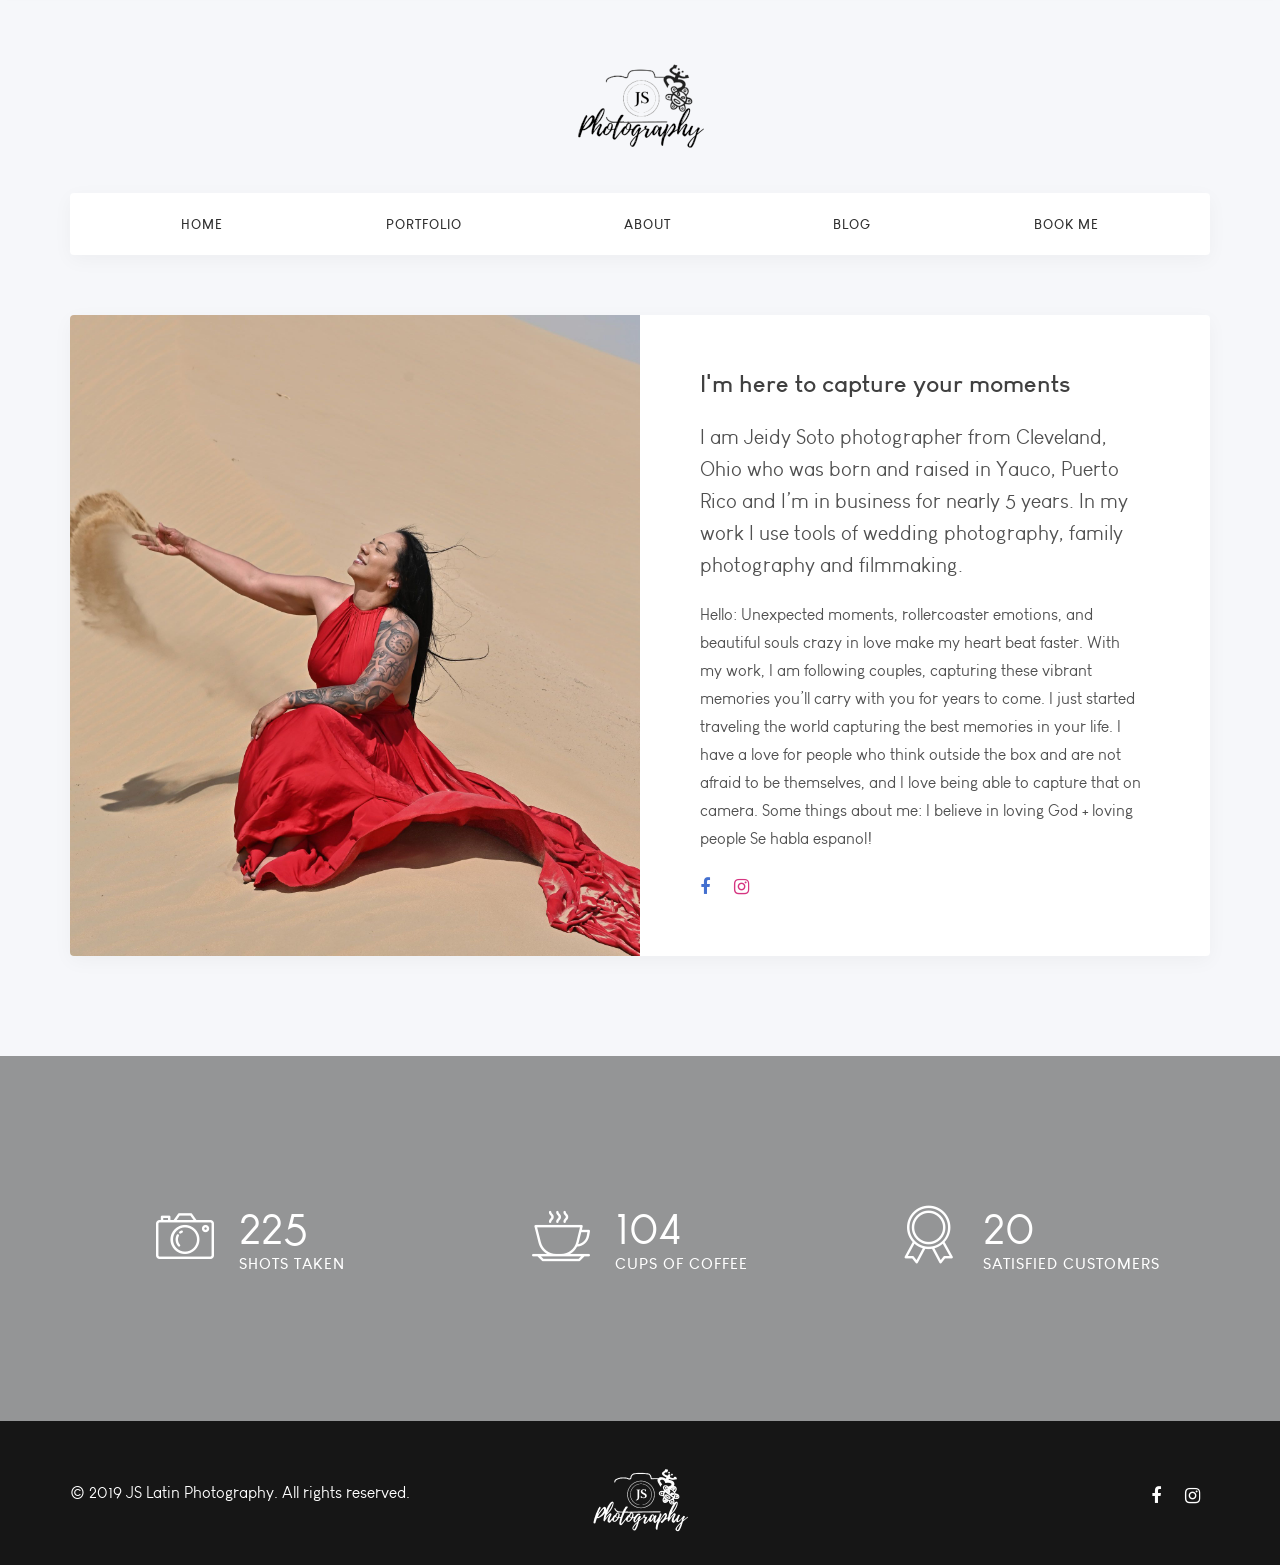
==== about.html @ 5b954646 "first commit" ====
<!DOCTYPE html>
<html lang="en">
<head>
  <meta charset="utf-8">
  <meta name="viewport" content="width=device-width, initial-scale=1.0">
  <link rel="shortcut icon" href="style/images/fai.png">
  <title>JS Latin Photography</title>
  <link rel="stylesheet" type="text/css" href="style/css/bootstrap.min.css">
  <link rel="stylesheet" type="text/css" href="style/css/plugins.css">
  <link rel="stylesheet" type="text/css" href="style/revolution/css/settings.css">
  <link rel="stylesheet" type="text/css" href="style/revolution/css/layers.css">
  <link rel="stylesheet" type="text/css" href="style/revolution/css/navigation.css">
  <link rel="stylesheet" type="text/css" href="style/type/icons.css">
  <link rel="stylesheet" type="text/css" href="style.css">
  <link rel="stylesheet" type="text/css" href="style/css/color/lavender.css">
</head>
<body>
  <div class="content-wrapper">
    <nav class="navbar center navbar-expand-lg">
      <div class="container flex-lg-column">
        <div class="navbar-header">
          <div class="navbar-brand"><a href="index.html"><img src="style/images/logob.png" srcset="style/images/logob.png 1x, style/images/logob@2x.png 2x" alt="" /></a></div>
          <div class="navbar-hamburger ml-auto d-lg-none d-xl-none"><button class="hamburger animate" data-toggle="collapse" data-target=".navbar-collapse"><span></span></button></div>
        </div>
        <!-- /.navbar-header -->
        <div class="navbar-collapse collapse w-100 bg-light">
          <ul class="navbar-nav nav-fill w-100">
            <li class="nav-item"><a class="nav-link" href="index.html">Home</a>
              <!-- <ul class="dropdown-menu mega-menu boxed list-view text-left">
                <li class="mega-menu-content">
                  <div class="image-block-wrapper">
                    <div class="image-block col-lg-4 col-xl-5">
                      <div class="image-block-bg bg-image" data-image-src="style/images/art/me2.jpg"></div>
                    </div> -->
                    <!--/.image-block -->
                    <!-- <div class="container-fluid">
                      <div class="row">
                        <div class="col-lg-8 offset-lg-4 col-xl-7 offset-xl-5">
                          <div class="box">
                            <div class="row">
                              <div class="col-lg-4">
                                <ul class="list-unstyled">
                                  <li><a href="index.html">Home Demo 1</a></li>
                                  <li><a href="index2.html">Home Demo 2</a></li>
                                  <li><a href="index3.html">Home Demo 3</a></li>
                                  <li><a href="index4.html">Home Demo 4</a></li>
                                  <li><a href="index5.html">Home Demo 5</a></li>
                                  <li><a href="index6.html">Home Demo 6</a></li>
                                  <li><a href="index7.html">Home Demo 7</a></li>
                                  <li><a href="index8.html">Home Demo 8</a></li>
                                  <li><a href="index9.html">Home Demo 9</a></li>
                                  <li><a href="index10.html">Home Demo 10</a></li>
                                  <li><a href="index11.html">Home Demo 11</a></li>
                                  <li><a href="index12.html">Home Demo 12</a></li>
                                  <li><a href="index13.html">Home Demo 13</a></li>
                                  <li><a href="index14.html">Home Demo 14</a></li>
                                  <li><a href="index15.html">Home Demo 15</a></li>
                                  <li><a href="index16.html">Home Demo 16</a></li>
                                </ul>
                              </div> -->
                              <!--/column -->
                              <!-- <div class="col-lg-4">
                                <ul class="list-unstyled">
                                  <li><a href="index17.html">Home Demo 17</a></li>
                                  <li><a href="index18.html">Home Demo 18</a></li>
                                  <li><a href="index19.html">Home Demo 19</a></li>
                                  <li><a href="index20.html">Home Demo 20</a></li>
                                  <li><a href="index21.html">Home Demo 21</a></li>
                                  <li><a href="index22.html">Home Demo 22</a></li>
                                  <li><a href="index23.html">Home Demo 23</a></li>
                                  <li><a href="index24.html">Home Demo 24</a></li>
                                  <li><a href="index25.html">Home Demo 25</a></li>
                                  <li><a href="index26.html">Home Demo 26</a></li>
                                  <li><a href="index27.html">Home Demo 27</a></li>
                                  <li><a href="index28.html">Home Demo 28</a></li>
                                  <li><a href="index29.html">Home Demo 29</a></li>
                                  <li><a href="index30.html">Home Demo 30</a></li>
                                  <li><a href="index31.html">Home Demo 31</a></li>
                                  <li><a href="index32.html">Home Demo 32</a></li>
                                </ul>
                              </div> -->
                              <!--/column -->
                              <!-- <div class="col-lg-4">
                                <ul class="list-unstyled">
                                  <li><a href="index33.html">Home Demo 33</a></li>
                                  <li><a href="index34.html">Home Demo 34</a></li>
                                  <li><a href="index35.html">Home Demo 35</a></li>
                                  <li><a href="index36.html">Home Demo 36</a></li>
                                  <li><a href="index37.html">Home Demo 37</a></li>
                                  <li><a href="index38.html">Home Demo 38</a></li>
                                  <li><a href="index39.html">Home Demo 39</a></li>
                                  <li><a href="index40.html">Home Demo 40</a></li>
                                  <li><a href="index41.html">Home Demo 41</a></li>
                                  <li><a href="index42.html">Home Demo 42</a></li>
                                  <li><a href="index43.html">Home Demo 43</a></li>
                                  <li><a href="index44.html">Home Demo 44</a></li>
                                  <li><a href="index45.html">Home Demo 45</a></li>
                                  <li><a href="index46.html">Home Demo 46</a></li>
                                  <li><a href="index47.html">Home Demo 47</a></li>
                                  <li><a href="index48.html">Home Demo 48</a></li>
                                </ul>
                              </div> -->
                              <!--/column -->
                            <!-- </div> -->
                            <!--/.row -->
                          <!-- </div> -->
                          <!-- /.box -->
                        <!-- </div> -->
                        <!--/column -->
                      <!-- </div> -->
                      <!--/.row -->
                    <!-- </div> -->
                    <!--/.container-fluid -->
                  <!-- </div> -->
                  <!--/.image-block-wrapper -->
                <!-- </li> -->
                <!--/.mega-menu-content-->
              <!-- </ul> -->
              <!--/.dropdown-menu -->
            </li>
            <li class="nav-item dropdown"><a class="nav-link dropdown-toggle" href="portfolio.html">Portfolio</a>
              <!-- <ul class="dropdown-menu">
                <li class="nav-item"><a class="dropdown-item" href="portfolio.html">Text Style I</a></li>
                <li class="nav-item"><a class="dropdown-item" href="portfolio2.html">Text Style II</a></li>
                <li class="nav-item"><a class="dropdown-item" href="portfolio3.html">List Type</a></li>
                <li class="nav-item"><a class="dropdown-item" href="portfolio4.html">One Column</a></li>
                <li class="nav-item"><a class="dropdown-item" href="portfolio5.html">Two Columns</a></li>
                <li class="nav-item"><a class="dropdown-item" href="portfolio6.html">Three Columns</a></li>
                <li class="nav-item"><a class="dropdown-item" href="portfolio7.html">Video Album</a></li>
                <li class="nav-item"><a class="dropdown-item" href="portfolio8.html">Photo Album</a></li>
              </ul>
            </li> -->
            <!-- <li class="nav-item dropdown"><a class="nav-link dropdown-toggle" href="#">Gallery</a>
              <ul class="dropdown-menu">
                <li class="nav-item"><a class="dropdown-item" href="gallery.html">Polaroid Style</a></li>
                <li class="nav-item"><a class="dropdown-item" href="gallery2.html">List Type</a></li>
                <li class="nav-item"><a class="dropdown-item" href="gallery3.html">Three Columns</a></li>
                <li class="nav-item"><a class="dropdown-item" href="gallery4.html">Titled Gallery</a></li>
                <li class="nav-item"><a class="dropdown-item" href="gallery5.html">Lightbox - Three Column Grid</a></li>
                <li class="nav-item"><a class="dropdown-item" href="gallery6.html">Lightbox - Two Column Grid</a></li>
                <li class="nav-item"><a class="dropdown-item" href="gallery7.html">Lightbox - Fullscreen Grid</a></li>
                <li class="nav-item dropdown"><a class="dropdown-item dropdown-toggle" href="#">Gallery Posts</a>
                  <ul class="dropdown-menu">
                    <li class="nav-item"><a class="dropdown-item" href="gallery-post.html">Post with Carousel</a></li>
                    <li class="nav-item"><a class="dropdown-item" href="gallery-post2.html">Post with Images</a></li>
                    <li class="nav-item"><a class="dropdown-item" href="gallery-post3.html">Post with Lightbox</a></li>
                    <li class="nav-item"><a class="dropdown-item" href="gallery-post4.html">Post with Thumbnail Slider</a></li>
                  </ul>
                </li>
              </ul>
            </li> -->
            <li class="nav-item dropdown"><a class="nav-link dropdown-toggle" href="#">About</a>
              <!-- <ul class="dropdown-menu">
                <li class="nav-item"><a class="dropdown-item" href="about.html">About I</a></li>
                <li class="nav-item"><a class="dropdown-item" href="about2.html">About II</a></li>
                <li class="nav-item"><a class="dropdown-item" href="services.html">Services</a></li>
                <li class="nav-item"><a class="dropdown-item" href="page-loading.html">Page Loading</a></li>
              </ul> -->
            </li>
            <li class="nav-item dropdown"><a class="nav-link dropdown-toggle" href="blog.html">Blog</a>
              <!-- <ul class="dropdown-menu">
                <li class="nav-item"><a class="dropdown-item" href="blog.html">Classic View No Sidebar</a></li>
                <li class="nav-item"><a class="dropdown-item" href="blog2.html">Classic View with Sidebar</a></li>
                <li class="nav-item"><a class="dropdown-item" href="blog3.html">Grid View I</a></li>
                <li class="nav-item"><a class="dropdown-item" href="blog4.html">Grid View II</a></li>
                <!-- <li class="nav-item"><a class="dropdown-item" href="blog5.html">Box Style with Sidebar</a> </li>  
                <li class="nav-item dropdown"><a class="dropdown-item dropdown-toggle" href="#">Blog Posts</a>
                  <ul class="dropdown-menu">
                    <li class="nav-item"><a class="dropdown-item" href="blog-post.html">Post No Sidebar</a></li>
                    <li class="nav-item"><a class="dropdown-item" href="blog-post2.html">Post with Sidebar</a></li>
                    <li class="nav-item"><a class="dropdown-item" href="blog-post3.html">Post with Box Style</a></li>
                  </ul>
                </li>
              </ul> -->
            </li>
             <li class="nav-item dropdown"><a class="nav-link dropdown-toggle" href="contact.html">Book Me</a>
              <!--
              <ul class="dropdown-menu">
                <li class="nav-item dropdown"><a class="dropdown-item dropdown-toggle" href="#">Header</a>
                  <ul class="dropdown-menu">
                    <li class="nav-item"><a class="dropdown-item" href="header.html">Simple Centered</a></li>
                    <li class="nav-item"><a class="dropdown-item" href="header2.html">Bordered Centered</a></li>
                    <li class="nav-item"><a class="dropdown-item" href="header3.html">Light Centered</a></li>
                    <li class="nav-item"><a class="dropdown-item" href="header4.html">Dark Centered</a></li>
                    <li class="nav-item"><a class="dropdown-item" href="header5.html">Light Extended</a></li>
                    <li class="nav-item"><a class="dropdown-item" href="header6.html">Dark Extended</a></li>
                    <li class="nav-item"><a class="dropdown-item" href="header7.html">Simple Wide</a></li>
                    <li class="nav-item"><a class="dropdown-item" href="header8.html">Light Wide</a></li>
                    <li class="nav-item"><a class="dropdown-item" href="header9.html">Dark Wide</a></li>
                  </ul>
                </li>
                <li class="nav-item dropdown"><a class="dropdown-item dropdown-toggle" href="#">Slider</a>
                  <ul class="dropdown-menu">
                    <li class="nav-item"><a class="dropdown-item" href="slider.html">Revolution Slider - Static Caption</a></li>
                    <li class="nav-item"><a class="dropdown-item" href="slider2.html">Revolution Slider - Single Slide</a></li>
                    <li class="nav-item"><a class="dropdown-item" href="slider3.html">Revolution Slider - Classic Fullscreen</a></li>
                    <li class="nav-item"><a class="dropdown-item" href="slider4.html">Revolution Slider - Classic Fullwidth</a></li>
                    <li class="nav-item"><a class="dropdown-item" href="slider5.html">Revolution Slider - Single Video</a></li>
                    <li class="nav-item"><a class="dropdown-item" href="slider6.html">Revolution Slider - Static Caption Auto</a></li>
                    <li class="nav-item"><a class="dropdown-item" href="slider7.html">Revolution Slider - Classic Caption Auto</a></li>
                    <li class="nav-item"><a class="dropdown-item" href="slider8.html">Revolution Slider - Scroll Slider</a></li>
                    <li class="nav-item"><a class="dropdown-item" href="slider9.html">Revolution Slider - Side Tab Slider</a></li>
                    <li class="nav-item"><a class="dropdown-item" href="slider10.html">Revolution Slider - Split Slider I</a></li>
                    <li class="nav-item"><a class="dropdown-item" href="slider11.html">Revolution Slider - Split Slider II</a></li>
                    <li class="nav-item"><a class="dropdown-item" href="slider12.html">Revolution Slider - Fullscreen YouTube Video</a></li>
                    <li class="nav-item"><a class="dropdown-item" href="slider13.html">Revolution Slider - Popup Video</a></li>
                    <li class="nav-item"><a class="dropdown-item" href="slider14.html">Flickity - Thumbnail Slider</a></li>
                    <li class="nav-item"><a class="dropdown-item" href="slider15.html">Flickity - Fullwidth Carousel</a></li>
                    <li class="nav-item"><a class="dropdown-item" href="slider16.html">Flickity - Fullscreen View</a></li>
                  </ul>
                </li>
                <li class="nav-item dropdown"><a class="dropdown-item dropdown-toggle" href="#">Footer</a>
                  <ul class="dropdown-menu">
                    <li class="nav-item"><a class="dropdown-item" href="footer.html">Footer I</a></li>
                    <li class="nav-item"><a class="dropdown-item" href="footer2.html">Footer II</a></li>
                    <li class="nav-item"><a class="dropdown-item" href="footer3.html">Footer III</a></li>
                    <li class="nav-item"><a class="dropdown-item" href="footer4.html">Footer IV</a></li>
                  </ul>
                </li>
                <li class="nav-item dropdown"><a class="dropdown-item dropdown-toggle" href="#">Fonts</a>
                  <ul class="dropdown-menu">
                    <li class="nav-item"><a class="dropdown-item" href="font1.html">Louis George Café</a></li>
                    <li class="nav-item"><a class="dropdown-item" href="font2.html">Poppins</a></li>
                    <li class="nav-item"><a class="dropdown-item" href="font3.html">IBM Plex Serif</a></li>
                    <li class="nav-item"><a class="dropdown-item" href="font4.html">Zilla Slab</a></li>
                    <li class="nav-item"><a class="dropdown-item" href="font5.html">Playfair Display</a></li>
                    <li class="nav-item"><a class="dropdown-item" href="font6.html">Abhaya Libre</a></li>
                    <li class="nav-item"><a class="dropdown-item" href="font7.html">Quattrocento & Unica One</a></li>
                  </ul>
                </li>
                <li class="nav-item dropdown"><a class="dropdown-item dropdown-toggle" href="#">Colors</a>
                  <ul class="dropdown-menu">
                    <li class="nav-item"><a class="dropdown-item" href="color1.html">Aqua</a></li>
                    <li class="nav-item"><a class="dropdown-item" href="color2.html">Blue</a></li>
                    <li class="nav-item"><a class="dropdown-item" href="color3.html">Brown</a></li>
                    <li class="nav-item"><a class="dropdown-item" href="color4.html">Green</a></li>
                    <li class="nav-item"><a class="dropdown-item" href="color5.html">Hibiscus</a></li>
                    <li class="nav-item"><a class="dropdown-item" href="color6.html">Lavender</a></li>
                    <li class="nav-item"><a class="dropdown-item" href="color7.html">Leaf</a></li>
                    <li class="nav-item"><a class="dropdown-item" href="color8.html">Meander</a></li>
                    <li class="nav-item"><a class="dropdown-item" href="color9.html">Orange</a></li>
                    <li class="nav-item"><a class="dropdown-item" href="color10.html">Pink</a></li>
                    <li class="nav-item"><a class="dropdown-item" href="color11.html">Purple</a></li>
                    <li class="nav-item"><a class="dropdown-item" href="color12.html">Red</a></li>
                    <li class="nav-item"><a class="dropdown-item" href="color13.html">Rose</a></li>
                    <li class="nav-item"><a class="dropdown-item" href="color14.html">Teal</a></li>
                    <li class="nav-item"><a class="dropdown-item" href="color15.html">Violet</a></li>
                    <li class="nav-item"><a class="dropdown-item" href="color16.html">Yellow</a></li>
                  </ul>
                </li>
                <li class="nav-item dropdown"><a class="dropdown-item dropdown-toggle" href="#">Onepage</a>
                  <ul class="dropdown-menu">
                    <li class="nav-item"><a class="dropdown-item" href="index15.html">Demo I</a></li>
                    <li class="nav-item"><a class="dropdown-item" href="index24.html">Demo II</a></li>
                  </ul>
                </li>
                <li class="nav-item"><a class="dropdown-item" href="box-layout.html">Box Layout</a></li>
              </ul>
            </li>
            <li class="nav-item"><a class="nav-link" href="#">Elements</a>
              <ul class="dropdown-menu mega-menu boxed list-view text-left">
                <li class="mega-menu-content">
                  <div class="image-block-wrapper">
                    <div class="image-block col-lg-4 col-xl-5">
                      <div class="image-block-bg bg-image" data-image-src="style/images/art/me1.jpg"></div>
                    </div> -->
                    <!--/.image-block -->
                    <!-- <div class="container-fluid">
                      <div class="row">
                        <div class="col-lg-8 offset-lg-4 col-xl-7 offset-xl-5">
                          <div class="box">
                            <div class="row">
                              <div class="col-lg-4">
                                <ul class="list-unstyled">
                                  <li><a href="accordion.html">Accordion</a></li>
                                  <li><a href="alerts.html">Alerts</a></li>
                                  <li><a href="blockquote.html">Blockquote</a></li>
                                  <li><a href="buttons-badges.html">Buttons & Badges</a></li>
                                  <li><a href="caption.html">Caption</a></li>
                                  <li><a href="color-box.html">Color Box</a></li>
                                  <li><a href="countdown.html">Countdown</a></li>
                                  <li><a href="counter.html">Counter</a></li>
                                  <li><a href="dividers.html">Dividers</a></li>
                                  <li><a href="dropcap.html">Dropcap</a></li>
                                  <li><a href="forms.html">Forms</a></li>
                                </ul>
                              </div> -->
                              <!--/column -->
                              <!-- <div class="col-lg-4">
                                <ul class="list-unstyled">
                                  <li><a href="icon-solid.html">Icons - Solid</a></li>
                                  <li><a href="icon-line.html">Icons - Line</a></li>
                                  <li><a href="hover.html">Hover</a></li>
                                  <li><a href="lightbox.html">Lightbox</a></li>
                                  <li><a href="lists.html">Lists</a></li>
                                  <li><a href="list-group.html">List Group</a></li>
                                  <li><a href="player.html">Media Player</a></li>
                                  <li><a href="pagination.html">Pagination</a></li>
                                  <li><a href="pricing.html">Pricing Tables</a></li>
                                  <li><a href="progressbar.html">Progress Bar</a></li>
                                  <li><a href="animations.html">Scroll Animations</a></li>
                                </ul>
                              </div> -->
                              <!--/column -->
                              <!-- <div class="col-lg-4">
                                <ul class="list-unstyled">
                                  <li><a href="services-icon.html">Services - Icon</a></li>
                                  <li><a href="services-image.html">Services - Image</a></li>
                                  <li><a href="social-icons.html">Social Icons</a></li>
                                  <li><a href="tables.html">Tables</a></li>
                                  <li><a href="tabs.html">Tabs</a></li>
                                  <li><a href="team.html">Team</a></li>
                                  <li><a href="testimonials.html">Testimonials</a></li>
                                  <li><a href="tooltip-popover.html">Tooltip & Popover</a></li>
                                  <li><a href="typography.html">Typography</a></li>
                                  <li><a href="wrappers.html">Wrappers</a></li>
                                </ul>
                              </div> -->
                              <!--/column -->
                            <!-- </div> -->
                            <!--/.row -->
                          <!-- </div> -->
                          <!-- /.box -->
                        <!-- </div> -->
                        <!--/column -->
                      <!-- </div> -->
                      <!--/.row -->
                    <!-- </div> -->
                    <!--/.container-fluid -->
                  <!-- </div> -->
                  <!--/.image-block-wrapper -->
                <!-- </li> -->
                <!--/.mega-menu-content-->
              <!-- </ul> -->
              <!--/.dropdown-menu -->
            <!-- </li> -->
            <!-- <li class="nav-item dropdown"><a class="nav-link dropdown-toggle" href="#">Contact</a>
              <ul class="dropdown-menu">
                <li class="nav-item"><a class="dropdown-item" href="contact.html">Contact I</a></li>
                <li class="nav-item"><a class="dropdown-item" href="contact2.html">Contact II</a></li>
                <li class="nav-item"><a class="dropdown-item" href="contact3.html">Contact III</a></li>
              </ul>
            </li>
          </ul>
        </div>-->
       </div>
    </nav>
    <div class="wrapper light-wrapper">
      <div class="container inner pt-60">
        <div class="boxed">
          <div class="bg-white shadow rounded">
            <div class="image-block-wrapper">
              <div class="image-block col-lg-6">
                <div class="image-block-bg bg-image" data-image-src="style/images/art/jeidy.jpg"></div>
              </div>
              <!--/.image-block -->
              <div class="container-fluid">
                <div class="row">
                  <div class="col-lg-6 offset-lg-6">
                    <div class="box d-flex">
                      <div class="align-self-center">
                        <h3 class="mb-20">I'm here to capture your moments</h3>
                        <p class="lead">I am Jeidy Soto photographer from Cleveland, Ohio who was born and raised in Yauco, Puerto Rico and I’m in business for nearly 5 years. In my work I use tools of wedding photography, family photography and filmmaking.</p>
                        <p>Hello: 
                           Unexpected moments, rollercoaster emotions, and beautiful souls crazy in love make my heart beat faster. With my work, I am following couples, capturing these vibrant memories you’ll carry with you for years to come. I just started traveling the world capturing the best memories in your life. I have a love for people who think outside the box and are not afraid to be themselves, and I love being able to capture that on camera. 
                       Some things about me:
                       I believe in loving God + loving people
                       Se habla espanol!</p>
                        <ul class="social social-color">
                          <!-- <li><a href="#"><i class="fa fa-twitter"></i></a></li> -->
                          <li><a href="#"><i class="fa fa-facebook"></i></a></li>
                          <!-- <li><a href="#"><i class="fa fa-flickr"></i></a></li> -->
                          <li><a href="#"><i class="fa fa-instagram"></i></a></li>
                          <!-- <li><a href="#"><i class="fa fa-pinterest-p"></i></a></li> -->
                        </ul>
                      </div>
                    </div>
                    <!-- /.box -->
                  </div>
                  <!--/column -->
                </div>
                <!--/.row -->
              </div>
              <!--/.container-fluid -->
            </div>
            <!--/.image-block-wrapper -->
          </div>
          <!-- /.bg -->
        </div>
        <!-- /.boxed -->
      </div>
      <!-- /.container -->
    </div>
    <!-- /.wrapper -->
    <div class="wrapper image-wrapper bg-image inverse-text" data-image-src="style/images/art/bg3.jpg">
      <div class="container inner pt-150 pb-150">
        <div class="row counter">
          <div class="col-md-4">
            <div class="d-flex flex-row justify-content-center">
              <div class="icon fs-58 icon-color color-dark mr-25"><i class="si-photo_camera"></i></div>
              <div>
                <h3 class="value">751</h3>
                <p>Shots Taken</p>
              </div>
            </div>
          </div>
          <!--/column -->
          <div class="col-md-4">
            <div class="d-flex flex-row justify-content-center">
              <div class="icon fs-58 icon-color color-dark mr-25"> <i class="si-cafe_hot-coffee"></i> </div>
              <div>
                <h3 class="value">347</h3>
                <p>Cups of Coffee</p>
              </div>
            </div>
          </div>
          <!--/column -->
          <div class="col-md-4">
            <div class="d-flex flex-row justify-content-center">
              <div class="icon fs-58 icon-color color-dark mr-25"> <i class="si-sports_medal-2"></i> </div>
              <div>
                <h3 class="value">67</h3>
                <p>Satisfied Customers</p>
              </div>
            </div>
          </div>
          <!--/column -->
        </div>
        <!--/.row -->
      </div>
      <!-- /.container -->
    </div>

    <footer class="dark-wrapper inverse-text">
      <div class="container inner">
        <div class="row d-md-flex align-items-md-center">
          <div class="col-md-4 text-center text-md-left">
            <p class="mb-0">© 2019 JS Latin Photography. All rights reserved.</p>
          </div>
          <!--/column -->
          <div class="col-md-4 text-center">
            <img src="style/images/logo-light.png" srcset="" alt="" />
          </div>
          <!--/column -->
          <div class="col-md-4 text-center text-md-right">
            <ul class="social social-mute social-s mt-10">
              <!-- <li><a href="#"><i class="fa fa-twitter"></i></a></li> -->
              <li><a href="#"><i class="fa fa-facebook-f"></i></a></li>
              <!-- <li><a href="#"><i class="fa fa-pinterest"></i></a></li>
              <li><a href="#"><i class="fa fa-vimeo"></i></a></li> -->
              <li><a href="#"><i class="fa fa-instagram"></i></a></li>
            </ul>
          </div>
          <!--/column -->
        </div>
        <!--/.row -->
      </div>
      <!-- /.container -->
    </footer>
  </div>
  <!-- /.content-wrapper -->
  <script src="style/js/jquery.min.js"></script>
  <script src="style/js/popper.min.js"></script>
  <script src="style/js/bootstrap.min.js"></script>
  <script src="style/revolution/js/jquery.themepunch.tools.min.js"></script>
  <script src="style/revolution/js/jquery.themepunch.revolution.min.js"></script>
  <script src="style/revolution/js/extensions/revolution.extension.actions.min.js"></script>
  <script src="style/revolution/js/extensions/revolution.extension.carousel.min.js"></script>
  <script src="style/revolution/js/extensions/revolution.extension.kenburn.min.js"></script>
  <script src="style/revolution/js/extensions/revolution.extension.layeranimation.min.js"></script>
  <script src="style/revolution/js/extensions/revolution.extension.migration.min.js"></script>
  <script src="style/revolution/js/extensions/revolution.extension.navigation.min.js"></script>
  <script src="style/revolution/js/extensions/revolution.extension.parallax.min.js"></script>
  <script src="style/revolution/js/extensions/revolution.extension.slideanims.min.js"></script>
  <script src="style/revolution/js/extensions/revolution.extension.video.min.js"></script>
  <script src="style/js/plugins.js"></script>
  <script src="style/js/scripts.js"></script>
</body>
</html>
---- style/revolution/css/settings.css ----
/*-----------------------------------------------------------------------------

-	Revolution Slider 5.0 Default Style Settings -

Screen Stylesheet

version:   	5.4.5
date:      	15/05/17
author:		themepunch
email:     	info@themepunch.com
website:   	http://www.themepunch.com
-----------------------------------------------------------------------------*/
#debungcontrolls,.debugtimeline{width:100%;box-sizing:border-box}.rev_column,.rev_column .tp-parallax-wrap,.tp-svg-layer svg{vertical-align:top}#debungcontrolls{z-index:100000;position:fixed;bottom:0;height:auto;background:rgba(0,0,0,.6);padding:10px}.debugtimeline{height:10px;position:relative;margin-bottom:3px;display:none;white-space:nowrap}.debugtimeline:hover{height:15px}.the_timeline_tester{background:#e74c3c;position:absolute;top:0;left:0;height:100%;width:0}.rs-go-fullscreen{position:fixed!important;width:100%!important;height:100%!important;top:0!important;left:0!important;z-index:9999999!important;background:#fff!important}.debugtimeline.tl_slide .the_timeline_tester{background:#f39c12}.debugtimeline.tl_frame .the_timeline_tester{background:#3498db}.debugtimline_txt{color:#fff;font-weight:400;font-size:7px;position:absolute;left:10px;top:0;white-space:nowrap;line-height:10px}.rtl{direction:rtl}@font-face{font-family:revicons;src:url(../fonts/revicons/revicons.eot?5510888);src:url(../fonts/revicons/revicons.eot?5510888#iefix) format('embedded-opentype'),url(../fonts/revicons/revicons.woff?5510888) format('woff'),url(../fonts/revicons/revicons.ttf?5510888) format('truetype'),url(../fonts/revicons/revicons.svg?5510888#revicons) format('svg');font-weight:400;font-style:normal}[class*=" revicon-"]:before,[class^=revicon-]:before{font-family:revicons;font-style:normal;font-weight:400;speak:none;display:inline-block;text-decoration:inherit;width:1em;margin-right:.2em;text-align:center;font-variant:normal;text-transform:none;line-height:1em;margin-left:.2em}.revicon-search-1:before{content:'\e802'}.revicon-pencil-1:before{content:'\e831'}.revicon-picture-1:before{content:'\e803'}.revicon-cancel:before{content:'\e80a'}.revicon-info-circled:before{content:'\e80f'}.revicon-trash:before{content:'\e801'}.revicon-left-dir:before{content:'\e817'}.revicon-right-dir:before{content:'\e818'}.revicon-down-open:before{content:'\e83b'}.revicon-left-open:before{content:'\e819'}.revicon-right-open:before{content:'\e81a'}.revicon-angle-left:before{content:'\e820'}.revicon-angle-right:before{content:'\e81d'}.revicon-left-big:before{content:'\e81f'}.revicon-right-big:before{content:'\e81e'}.revicon-magic:before{content:'\e807'}.revicon-picture:before{content:'\e800'}.revicon-export:before{content:'\e80b'}.revicon-cog:before{content:'\e832'}.revicon-login:before{content:'\e833'}.revicon-logout:before{content:'\e834'}.revicon-video:before{content:'\e805'}.revicon-arrow-combo:before{content:'\e827'}.revicon-left-open-1:before{content:'\e82a'}.revicon-right-open-1:before{content:'\e82b'}.revicon-left-open-mini:before{content:'\e822'}.revicon-right-open-mini:before{content:'\e823'}.revicon-left-open-big:before{content:'\e824'}.revicon-right-open-big:before{content:'\e825'}.revicon-left:before{content:'\e836'}.revicon-right:before{content:'\e826'}.revicon-ccw:before{content:'\e808'}.revicon-arrows-ccw:before{content:'\e806'}.revicon-palette:before{content:'\e829'}.revicon-list-add:before{content:'\e80c'}.revicon-doc:before{content:'\e809'}.revicon-left-open-outline:before{content:'\e82e'}.revicon-left-open-2:before{content:'\e82c'}.revicon-right-open-outline:before{content:'\e82f'}.revicon-right-open-2:before{content:'\e82d'}.revicon-equalizer:before{content:'\e83a'}.revicon-layers-alt:before{content:'\e804'}.revicon-popup:before{content:'\e828'}.rev_slider_wrapper{position:relative;z-index:0;width:100%}.rev_slider{position:relative;overflow:visible}.entry-content .rev_slider a,.rev_slider a{box-shadow:none}.tp-overflow-hidden{overflow:hidden!important}.group_ov_hidden{overflow:hidden}.rev_slider img,.tp-simpleresponsive img{max-width:none!important;transition:none;margin:0;padding:0;border:none}.rev_slider .no-slides-text{font-weight:700;text-align:center;padding-top:80px}.rev_slider>ul,.rev_slider>ul>li,.rev_slider>ul>li:before,.rev_slider_wrapper>ul,.tp-revslider-mainul>li,.tp-revslider-mainul>li:before,.tp-simpleresponsive>ul,.tp-simpleresponsive>ul>li,.tp-simpleresponsive>ul>li:before{list-style:none!important;position:absolute;margin:0!important;padding:0!important;overflow-x:visible;overflow-y:visible;background-image:none;background-position:0 0;text-indent:0;top:0;left:0}.rev_slider>ul>li,.rev_slider>ul>li:before,.tp-revslider-mainul>li,.tp-revslider-mainul>li:before,.tp-simpleresponsive>ul>li,.tp-simpleresponsive>ul>li:before{visibility:hidden}.tp-revslider-mainul,.tp-revslider-slidesli{padding:0!important;margin:0!important;list-style:none!important}.fullscreen-container,.fullwidthbanner-container{padding:0;position:relative}.rev_slider li.tp-revslider-slidesli{position:absolute!important}.tp-caption .rs-untoggled-content{display:block}.tp-caption .rs-toggled-content{display:none}.rs-toggle-content-active.tp-caption .rs-toggled-content{display:block}.rs-toggle-content-active.tp-caption .rs-untoggled-content{display:none}.rev_slider .caption,.rev_slider .tp-caption{position:relative;visibility:hidden;white-space:nowrap;display:block;-webkit-font-smoothing:antialiased!important;z-index:1}.rev_slider .caption,.rev_slider .tp-caption,.tp-simpleresponsive img{-moz-user-select:none;-khtml-user-select:none;-webkit-user-select:none;-o-user-select:none}.rev_slider .tp-mask-wrap .tp-caption,.rev_slider .tp-mask-wrap :last-child,.wpb_text_column .rev_slider .tp-mask-wrap .tp-caption,.wpb_text_column .rev_slider .tp-mask-wrap :last-child{margin-bottom:0}.tp-svg-layer svg{width:100%;height:100%;position:relative}.tp-carousel-wrapper{cursor:url(openhand.cur),move}.tp-carousel-wrapper.dragged{cursor:url(closedhand.cur),move}.tp_inner_padding{box-sizing:border-box;max-height:none!important}.tp-caption.tp-layer-selectable{-moz-user-select:all;-khtml-user-select:all;-webkit-user-select:all;-o-user-select:all}.tp-caption.tp-hidden-caption,.tp-forcenotvisible,.tp-hide-revslider,.tp-parallax-wrap.tp-hidden-caption{visibility:hidden!important;display:none!important}.rev_slider audio,.rev_slider embed,.rev_slider iframe,.rev_slider object,.rev_slider video{max-width:none!important}.tp-element-background{position:absolute;top:0;left:0;width:100%;height:100%;z-index:0}.tp-blockmask,.tp-blockmask_in,.tp-blockmask_out{position:absolute;top:0;left:0;width:100%;height:100%;background:#fff;z-index:1000;transform:scaleX(0) scaleY(0)}.tp-parallax-wrap{transform-style:preserve-3d}.rev_row_zone{position:absolute;width:100%;left:0;box-sizing:border-box;min-height:50px;font-size:0}.rev_column_inner,.rev_slider .tp-caption.rev_row{position:relative;width:100%!important;box-sizing:border-box}.rev_row_zone_top{top:0}.rev_row_zone_middle{top:50%;transform:translateY(-50%)}.rev_row_zone_bottom{bottom:0}.rev_slider .tp-caption.rev_row{display:table;table-layout:fixed;vertical-align:top;height:auto!important;font-size:0}.rev_column{display:table-cell;position:relative;height:auto;box-sizing:border-box;font-size:0}.rev_column_inner{display:block;height:auto!important;white-space:normal!important}.rev_column_bg{width:100%;height:100%;position:absolute;top:0;left:0;z-index:0;box-sizing:border-box;background-clip:content-box;border:0 solid transparent}.tp-caption .backcorner,.tp-caption .backcornertop,.tp-caption .frontcorner,.tp-caption .frontcornertop{height:0;top:0;width:0;position:absolute}.rev_column_inner .tp-loop-wrap,.rev_column_inner .tp-mask-wrap,.rev_column_inner .tp-parallax-wrap{text-align:inherit}.rev_column_inner .tp-mask-wrap{display:inline-block}.rev_column_inner .tp-parallax-wrap,.rev_column_inner .tp-parallax-wrap .tp-loop-wrap,.rev_column_inner .tp-parallax-wrap .tp-mask-wrap{position:relative!important;left:auto!important;top:auto!important;line-height:0}.tp-video-play-button,.tp-video-play-button i{line-height:50px!important;vertical-align:top;text-align:center}.rev_column_inner .rev_layer_in_column,.rev_column_inner .tp-parallax-wrap,.rev_column_inner .tp-parallax-wrap .tp-loop-wrap,.rev_column_inner .tp-parallax-wrap .tp-mask-wrap{vertical-align:top}.rev_break_columns{display:block!important}.rev_break_columns .tp-parallax-wrap.rev_column{display:block!important;width:100%!important}.fullwidthbanner-container{overflow:hidden}.fullwidthbanner-container .fullwidthabanner{width:100%;position:relative}.tp-static-layers{position:absolute;z-index:101;top:0;left:0}.tp-caption .frontcorner{border-left:40px solid transparent;border-right:0 solid transparent;border-top:40px solid #00A8FF;left:-40px}.tp-caption .backcorner{border-left:0 solid transparent;border-right:40px solid transparent;border-bottom:40px solid #00A8FF;right:0}.tp-caption .frontcornertop{border-left:40px solid transparent;border-right:0 solid transparent;border-bottom:40px solid #00A8FF;left:-40px}.tp-caption .backcornertop{border-left:0 solid transparent;border-right:40px solid transparent;border-top:40px solid #00A8FF;right:0}.tp-layer-inner-rotation{position:relative!important}img.tp-slider-alternative-image{width:100%;height:auto}.caption.fullscreenvideo,.rs-background-video-layer,.tp-caption.coverscreenvideo,.tp-caption.fullscreenvideo{width:100%;height:100%;top:0;left:0;position:absolute}.noFilterClass{filter:none!important}.rs-background-video-layer{visibility:hidden;z-index:0}.caption.fullscreenvideo audio,.caption.fullscreenvideo iframe,.caption.fullscreenvideo video,.tp-caption.fullscreenvideo iframe,.tp-caption.fullscreenvideo iframe audio,.tp-caption.fullscreenvideo iframe video{width:100%!important;height:100%!important;display:none}.fullcoveredvideo audio,.fullscreenvideo audio .fullcoveredvideo video,.fullscreenvideo video{background:#000}.fullcoveredvideo .tp-poster{background-position:center center;background-size:cover;width:100%;height:100%;top:0;left:0}.videoisplaying .html5vid .tp-poster{display:none}.tp-video-play-button{background:#000;background:rgba(0,0,0,.3);border-radius:5px;position:absolute;top:50%;left:50%;color:#FFF;margin-top:-25px;margin-left:-25px;cursor:pointer;width:50px;height:50px;box-sizing:border-box;display:inline-block;z-index:4;opacity:0;transition:opacity .3s ease-out!important}.tp-audio-html5 .tp-video-play-button,.tp-hiddenaudio{display:none!important}.tp-caption .html5vid{width:100%!important;height:100%!important}.tp-video-play-button i{width:50px;height:50px;display:inline-block;font-size:40px!important}.rs-fullvideo-cover,.tp-dottedoverlay,.tp-shadowcover{height:100%;top:0;left:0;position:absolute}.tp-caption:hover .tp-video-play-button{opacity:1;display:block}.tp-caption .tp-revstop{display:none;border-left:5px solid #fff!important;border-right:5px solid #fff!important;margin-top:15px!important;line-height:20px!important;vertical-align:top;font-size:25px!important}.tp-seek-bar,.tp-video-button,.tp-volume-bar{outline:0;line-height:12px;margin:0;cursor:pointer}.videoisplaying .revicon-right-dir{display:none}.videoisplaying .tp-revstop{display:inline-block}.videoisplaying .tp-video-play-button{display:none}.fullcoveredvideo .tp-video-play-button{display:none!important}.fullscreenvideo .fullscreenvideo audio,.fullscreenvideo .fullscreenvideo video{object-fit:contain!important}.fullscreenvideo .fullcoveredvideo audio,.fullscreenvideo .fullcoveredvideo video{object-fit:cover!important}.tp-video-controls{position:absolute;bottom:0;left:0;right:0;padding:5px;opacity:0;transition:opacity .3s;background-image:linear-gradient(to bottom,#000 13%,#323232 100%);display:table;max-width:100%;overflow:hidden;box-sizing:border-box}.rev-btn.rev-hiddenicon i,.rev-btn.rev-withicon i{transition:all .2s ease-out!important;font-size:15px}.tp-caption:hover .tp-video-controls{opacity:.9}.tp-video-button{background:rgba(0,0,0,.5);border:0;border-radius:3px;font-size:12px;color:#fff;padding:0}.tp-video-button:hover{cursor:pointer}.tp-video-button-wrap,.tp-video-seek-bar-wrap,.tp-video-vol-bar-wrap{padding:0 5px;display:table-cell;vertical-align:middle}.tp-video-seek-bar-wrap{width:80%}.tp-video-vol-bar-wrap{width:20%}.tp-seek-bar,.tp-volume-bar{width:100%;padding:0}.rs-fullvideo-cover{width:100%;background:0 0;z-index:5}.disabled_lc .tp-video-play-button,.rs-background-video-layer audio::-webkit-media-controls,.rs-background-video-layer video::-webkit-media-controls,.rs-background-video-layer video::-webkit-media-controls-start-playback-button{display:none!important}.tp-audio-html5 .tp-video-controls{opacity:1!important;visibility:visible!important}.tp-dottedoverlay{background-repeat:repeat;width:100%;z-index:3}.tp-dottedoverlay.twoxtwo{background:url(../assets/gridtile.png)}.tp-dottedoverlay.twoxtwowhite{background:url(../assets/gridtile_white.png)}.tp-dottedoverlay.threexthree{background:url(../assets/gridtile_3x3.png)}.tp-dottedoverlay.threexthreewhite{background:url(../assets/gridtile_3x3_white.png)}.tp-shadowcover{width:100%;background:#fff;z-index:-1}.tp-shadow1{box-shadow:0 10px 6px -6px rgba(0,0,0,.8)}.tp-shadow2:after,.tp-shadow2:before,.tp-shadow3:before,.tp-shadow4:after{z-index:-2;position:absolute;content:"";bottom:10px;left:10px;width:50%;top:85%;max-width:300px;background:0 0;box-shadow:0 15px 10px rgba(0,0,0,.8);transform:rotate(-3deg)}.tp-shadow2:after,.tp-shadow4:after{transform:rotate(3deg);right:10px;left:auto}.tp-shadow5{position:relative;box-shadow:0 1px 4px rgba(0,0,0,.3),0 0 40px rgba(0,0,0,.1) inset}.tp-shadow5:after,.tp-shadow5:before{content:"";position:absolute;z-index:-2;box-shadow:0 0 25px 0 rgba(0,0,0,.6);top:30%;bottom:0;left:20px;right:20px;border-radius:100px/20px}.tp-button{padding:6px 13px 5px;border-radius:3px;height:30px;cursor:pointer;color:#fff!important;text-shadow:0 1px 1px rgba(0,0,0,.6)!important;font-size:15px;line-height:45px!important;font-family:arial,sans-serif;font-weight:700;letter-spacing:-1px;text-decoration:none}.tp-button.big{color:#fff;text-shadow:0 1px 1px rgba(0,0,0,.6);font-weight:700;padding:9px 20px;font-size:19px;line-height:57px!important}.purchase:hover,.tp-button.big:hover,.tp-button:hover{background-position:bottom,15px 11px}.purchase.green,.purchase:hover.green,.tp-button.green,.tp-button:hover.green{background-color:#21a117;box-shadow:0 3px 0 0 #104d0b}.purchase.blue,.purchase:hover.blue,.tp-button.blue,.tp-button:hover.blue{background-color:#1d78cb;box-shadow:0 3px 0 0 #0f3e68}.purchase.red,.purchase:hover.red,.tp-button.red,.tp-button:hover.red{background-color:#cb1d1d;box-shadow:0 3px 0 0 #7c1212}.purchase.orange,.purchase:hover.orange,.tp-button.orange,.tp-button:hover.orange{background-color:#f70;box-shadow:0 3px 0 0 #a34c00}.purchase.darkgrey,.purchase:hover.darkgrey,.tp-button.darkgrey,.tp-button.grey,.tp-button:hover.darkgrey,.tp-button:hover.grey{background-color:#555;box-shadow:0 3px 0 0 #222}.purchase.lightgrey,.purchase:hover.lightgrey,.tp-button.lightgrey,.tp-button:hover.lightgrey{background-color:#888;box-shadow:0 3px 0 0 #555}.rev-btn,.rev-btn:visited{outline:0!important;box-shadow:none!important;text-decoration:none!important;line-height:44px;font-size:17px;font-weight:500;padding:12px 35px;box-sizing:border-box;font-family:Roboto,sans-serif;cursor:pointer}.rev-btn.rev-uppercase,.rev-btn.rev-uppercase:visited{text-transform:uppercase;letter-spacing:1px;font-size:15px;font-weight:900}.rev-btn.rev-withicon i{font-weight:400;position:relative;top:0;margin-left:10px!important}.rev-btn.rev-hiddenicon i{font-weight:400;position:relative;top:0;opacity:0;margin-left:0!important;width:0!important}.rev-btn.rev-hiddenicon:hover i{opacity:1!important;margin-left:10px!important;width:auto!important}.rev-btn.rev-medium,.rev-btn.rev-medium:visited{line-height:36px;font-size:14px;padding:10px 30px}.rev-btn.rev-medium.rev-hiddenicon i,.rev-btn.rev-medium.rev-withicon i{font-size:14px;top:0}.rev-btn.rev-small,.rev-btn.rev-small:visited{line-height:28px;font-size:12px;padding:7px 20px}.rev-btn.rev-small.rev-hiddenicon i,.rev-btn.rev-small.rev-withicon i{font-size:12px;top:0}.rev-maxround{border-radius:30px}.rev-minround{border-radius:3px}.rev-burger{position:relative;width:60px;height:60px;box-sizing:border-box;padding:22px 0 0 14px;border-radius:50%;border:1px solid rgba(51,51,51,.25);-webkit-tap-highlight-color:transparent;cursor:pointer}.rev-burger span{display:block;width:30px;height:3px;background:#333;transition:.7s;pointer-events:none;transform-style:flat!important}.rev-burger.revb-white span,.rev-burger.revb-whitenoborder span{background:#fff}.rev-burger span:nth-child(2){margin:3px 0}#dialog_addbutton .rev-burger:hover :first-child,.open .rev-burger :first-child,.open.rev-burger :first-child{transform:translateY(6px) rotate(-45deg)}#dialog_addbutton .rev-burger:hover :nth-child(2),.open .rev-burger :nth-child(2),.open.rev-burger :nth-child(2){transform:rotate(-45deg);opacity:0}#dialog_addbutton .rev-burger:hover :last-child,.open .rev-burger :last-child,.open.rev-burger :last-child{transform:translateY(-6px) rotate(-135deg)}.rev-burger.revb-white{border:2px solid rgba(255,255,255,.2)}.rev-burger.revb-darknoborder,.rev-burger.revb-whitenoborder{border:0}.rev-burger.revb-darknoborder span{background:#333}.rev-burger.revb-whitefull{background:#fff;border:none}.rev-burger.revb-whitefull span{background:#333}.rev-burger.revb-darkfull{background:#333;border:none}.rev-burger.revb-darkfull span,.rev-scroll-btn.revs-fullwhite{background:#fff}@keyframes rev-ani-mouse{0%{opacity:1;top:29%}15%{opacity:1;top:50%}50%{opacity:0;top:50%}100%{opacity:0;top:29%}}.rev-scroll-btn{display:inline-block;position:relative;left:0;right:0;text-align:center;cursor:pointer;width:35px;height:55px;box-sizing:border-box;border:3px solid #fff;border-radius:23px}.rev-scroll-btn>*{display:inline-block;line-height:18px;font-size:13px;font-weight:400;color:#fff;font-family:proxima-nova,"Helvetica Neue",Helvetica,Arial,sans-serif;letter-spacing:2px}.rev-scroll-btn>.active,.rev-scroll-btn>:focus,.rev-scroll-btn>:hover{color:#fff}.rev-scroll-btn>.active,.rev-scroll-btn>:active,.rev-scroll-btn>:focus,.rev-scroll-btn>:hover{opacity:.8}.rev-scroll-btn.revs-fullwhite span{background:#333}.rev-scroll-btn.revs-fulldark{background:#333;border:none}.rev-scroll-btn.revs-fulldark span,.tp-bullet{background:#fff}.rev-scroll-btn span{position:absolute;display:block;top:29%;left:50%;width:8px;height:8px;margin:-4px 0 0 -4px;background:#fff;border-radius:50%;animation:rev-ani-mouse 2.5s linear infinite}.rev-scroll-btn.revs-dark{border-color:#333}.rev-scroll-btn.revs-dark span{background:#333}.rev-control-btn{position:relative;display:inline-block;z-index:5;color:#FFF;font-size:20px;line-height:60px;font-weight:400;font-style:normal;font-family:Raleway;text-decoration:none;text-align:center;background-color:#000;border-radius:50px;text-shadow:none;background-color:rgba(0,0,0,.5);width:60px;height:60px;box-sizing:border-box;cursor:pointer}.rev-cbutton-dark-sr,.rev-cbutton-light-sr{border-radius:3px}.rev-cbutton-light,.rev-cbutton-light-sr{color:#333;background-color:rgba(255,255,255,.75)}.rev-sbutton{line-height:37px;width:37px;height:37px}.rev-sbutton-blue{background-color:#3B5998}.rev-sbutton-lightblue{background-color:#00A0D1}.rev-sbutton-red{background-color:#DD4B39}.tp-bannertimer{visibility:hidden;width:100%;height:5px;background:#000;background:rgba(0,0,0,.15);position:absolute;z-index:200;top:0}.tp-bannertimer.tp-bottom{top:auto;bottom:0!important;height:5px}.tp-caption img{background:0 0;-ms-filter:"progid:DXImageTransform.Microsoft.gradient(startColorstr=#00FFFFFF,endColorstr=#00FFFFFF)";filter:progid:DXImageTransform.Microsoft.gradient(startColorstr=#00FFFFFF, endColorstr=#00FFFFFF);zoom:1}.caption.slidelink a div,.tp-caption.slidelink a div{width:3000px;height:1500px;background:url(../assets/coloredbg.png)}.tp-caption.slidelink a span{background:url(../assets/coloredbg.png)}.tp-loader.spinner0,.tp-loader.spinner5{background-image:url(../assets/loader.gif);background-repeat:no-repeat}.tp-shape{width:100%;height:100%}.tp-caption .rs-starring{display:inline-block}.tp-caption .rs-starring .star-rating{float:none;display:inline-block;vertical-align:top;color:#FFC321!important}.tp-caption .rs-starring .star-rating,.tp-caption .rs-starring-page .star-rating{position:relative;height:1em;width:5.4em;font-family:star;font-size:1em!important}.tp-loader.spinner0,.tp-loader.spinner1{width:40px;height:40px;margin-top:-20px;margin-left:-20px;animation:tp-rotateplane 1.2s infinite ease-in-out;background-color:#fff;border-radius:3px;box-shadow:0 0 20px 0 rgba(0,0,0,.15)}.tp-caption .rs-starring .star-rating:before,.tp-caption .rs-starring-page .star-rating:before{content:"\73\73\73\73\73";color:#E0DADF;float:left;top:0;left:0;position:absolute}.tp-caption .rs-starring .star-rating span{overflow:hidden;float:left;top:0;left:0;position:absolute;padding-top:1.5em;font-size:1em!important}.tp-caption .rs-starring .star-rating span:before{content:"\53\53\53\53\53";top:0;position:absolute;left:0}.tp-loader{top:50%;left:50%;z-index:10000;position:absolute}.tp-loader.spinner0{background-position:center center}.tp-loader.spinner5{background-position:10px 10px;background-color:#fff;margin:-22px;width:44px;height:44px;border-radius:3px}@keyframes tp-rotateplane{0%{transform:perspective(120px) rotateX(0) rotateY(0)}50%{transform:perspective(120px) rotateX(-180.1deg) rotateY(0)}100%{transform:perspective(120px) rotateX(-180deg) rotateY(-179.9deg)}}.tp-loader.spinner2{width:40px;height:40px;margin-top:-20px;margin-left:-20px;background-color:red;box-shadow:0 0 20px 0 rgba(0,0,0,.15);border-radius:100%;animation:tp-scaleout 1s infinite ease-in-out}@keyframes tp-scaleout{0%{transform:scale(0)}100%{transform:scale(1);opacity:0}}.tp-loader.spinner3{margin:-9px 0 0 -35px;width:70px;text-align:center}.tp-loader.spinner3 .bounce1,.tp-loader.spinner3 .bounce2,.tp-loader.spinner3 .bounce3{width:18px;height:18px;background-color:#fff;box-shadow:0 0 20px 0 rgba(0,0,0,.15);border-radius:100%;display:inline-block;animation:tp-bouncedelay 1.4s infinite ease-in-out;animation-fill-mode:both}.tp-loader.spinner3 .bounce1{animation-delay:-.32s}.tp-loader.spinner3 .bounce2{animation-delay:-.16s}@keyframes tp-bouncedelay{0%,100%,80%{transform:scale(0)}40%{transform:scale(1)}}.tp-loader.spinner4{margin:-20px 0 0 -20px;width:40px;height:40px;text-align:center;animation:tp-rotate 2s infinite linear}.tp-loader.spinner4 .dot1,.tp-loader.spinner4 .dot2{width:60%;height:60%;display:inline-block;position:absolute;top:0;background-color:#fff;border-radius:100%;animation:tp-bounce 2s infinite ease-in-out;box-shadow:0 0 20px 0 rgba(0,0,0,.15)}.tp-loader.spinner4 .dot2{top:auto;bottom:0;animation-delay:-1s}@keyframes tp-rotate{100%{transform:rotate(360deg)}}@keyframes tp-bounce{0%,100%{transform:scale(0)}50%{transform:scale(1)}}.tp-bullets.navbar,.tp-tabs.navbar,.tp-thumbs.navbar{border:none;min-height:0;margin:0;border-radius:0}.tp-bullets,.tp-tabs,.tp-thumbs{position:absolute;display:block;z-index:1000;top:0;left:0}.tp-tab,.tp-thumb{cursor:pointer;position:absolute;opacity:.5;box-sizing:border-box}.tp-arr-imgholder,.tp-tab-image,.tp-thumb-image,.tp-videoposter{background-position:center center;background-size:cover;width:100%;height:100%;display:block;position:absolute;top:0;left:0}.tp-tab.selected,.tp-tab:hover,.tp-thumb.selected,.tp-thumb:hover{opacity:1}.tp-tab-mask,.tp-thumb-mask{box-sizing:border-box!important}.tp-tabs,.tp-thumbs{box-sizing:content-box!important}.tp-bullet{width:15px;height:15px;position:absolute;background:rgba(255,255,255,.3);cursor:pointer}.tp-bullet.selected,.tp-bullet:hover{background:#fff}.tparrows{cursor:pointer;background:#000;background:rgba(0,0,0,.5);width:40px;height:40px;position:absolute;display:block;z-index:1000}.tparrows:hover{background:#000}.tparrows:before{font-family:revicons;font-size:15px;color:#fff;display:block;line-height:40px;text-align:center}.hginfo,.hglayerinfo{font-size:12px;font-weight:600}.tparrows.tp-leftarrow:before{content:'\e824'}.tparrows.tp-rightarrow:before{content:'\e825'}body.rtl .tp-kbimg{left:0!important}.dddwrappershadow{box-shadow:0 45px 100px rgba(0,0,0,.4)}.hglayerinfo{position:fixed;bottom:0;left:0;color:#FFF;line-height:20px;background:rgba(0,0,0,.75);padding:5px 10px;z-index:2000;white-space:normal}.helpgrid,.hginfo{position:absolute}.hginfo{top:-2px;left:-2px;color:#e74c3c;background:#000;padding:2px 5px}.indebugmode .tp-caption:hover{border:1px dashed #c0392b!important}.helpgrid{border:2px dashed #c0392b;top:0;left:0;z-index:0}#revsliderlogloglog{padding:15px;color:#fff;position:fixed;top:0;left:0;width:200px;height:150px;background:rgba(0,0,0,.7);z-index:100000;font-size:10px;overflow:scroll}.aden{filter:hue-rotate(-20deg) contrast(.9) saturate(.85) brightness(1.2)}.aden::after{background:linear-gradient(to right,rgba(66,10,14,.2),transparent);mix-blend-mode:darken}.perpetua::after,.reyes::after{mix-blend-mode:soft-light;opacity:.5}.inkwell{filter:sepia(.3) contrast(1.1) brightness(1.1) grayscale(1)}.perpetua::after{background:linear-gradient(to bottom,#005b9a,#e6c13d)}.reyes{filter:sepia(.22) brightness(1.1) contrast(.85) saturate(.75)}.reyes::after{background:#efcdad}.gingham{filter:brightness(1.05) hue-rotate(-10deg)}.gingham::after{background:linear-gradient(to right,rgba(66,10,14,.2),transparent);mix-blend-mode:darken}.toaster{filter:contrast(1.5) brightness(.9)}.toaster::after{background:radial-gradient(circle,#804e0f,#3b003b);mix-blend-mode:screen}.walden{filter:brightness(1.1) hue-rotate(-10deg) sepia(.3) saturate(1.6)}.walden::after{background:#04c;mix-blend-mode:screen;opacity:.3}.hudson{filter:brightness(1.2) contrast(.9) saturate(1.1)}.hudson::after{background:radial-gradient(circle,#a6b1ff 50%,#342134);mix-blend-mode:multiply;opacity:.5}.earlybird{filter:contrast(.9) sepia(.2)}.earlybird::after{background:radial-gradient(circle,#d0ba8e 20%,#360309 85%,#1d0210 100%);mix-blend-mode:overlay}.mayfair{filter:contrast(1.1) saturate(1.1)}.mayfair::after{background:radial-gradient(circle at 40% 40%,rgba(255,255,255,.8),rgba(255,200,200,.6),#111 60%);mix-blend-mode:overlay;opacity:.4}.lofi{filter:saturate(1.1) contrast(1.5)}.lofi::after{background:radial-gradient(circle,transparent 70%,#222 150%);mix-blend-mode:multiply}._1977{filter:contrast(1.1) brightness(1.1) saturate(1.3)}._1977:after{background:rgba(243,106,188,.3);mix-blend-mode:screen}.brooklyn{filter:contrast(.9) brightness(1.1)}.brooklyn::after{background:radial-gradient(circle,rgba(168,223,193,.4) 70%,#c4b7c8);mix-blend-mode:overlay}.xpro2{filter:sepia(.3)}.xpro2::after{background:radial-gradient(circle,#e6e7e0 40%,rgba(43,42,161,.6) 110%);mix-blend-mode:color-burn}.nashville{filter:sepia(.2) contrast(1.2) brightness(1.05) saturate(1.2)}.nashville::after{background:rgba(0,70,150,.4);mix-blend-mode:lighten}.nashville::before{background:rgba(247,176,153,.56);mix-blend-mode:darken}.lark{filter:contrast(.9)}.lark::after{background:rgba(242,242,242,.8);mix-blend-mode:darken}.lark::before{background:#22253f;mix-blend-mode:color-dodge}.moon{filter:grayscale(1) contrast(1.1) brightness(1.1)}.moon::before{background:#a0a0a0;mix-blend-mode:soft-light}.moon::after{background:#383838;mix-blend-mode:lighten}.clarendon{filter:contrast(1.2) saturate(1.35)}.clarendon:before{background:rgba(127,187,227,.2);mix-blend-mode:overlay}.willow{filter:grayscale(.5) contrast(.95) brightness(.9)}.willow::before{background-color:radial-gradient(40%,circle,#d4a9af 55%,#000 150%);mix-blend-mode:overlay}.willow::after{background-color:#d8cdcb;mix-blend-mode:color}.rise{filter:brightness(1.05) sepia(.2) contrast(.9) saturate(.9)}.rise::after{background:radial-gradient(circle,rgba(232,197,152,.8),transparent 90%);mix-blend-mode:overlay;opacity:.6}.rise::before{background:radial-gradient(circle,rgba(236,205,169,.15) 55%,rgba(50,30,7,.4));mix-blend-mode:multiply}._1977:after,._1977:before,.aden:after,.aden:before,.brooklyn:after,.brooklyn:before,.clarendon:after,.clarendon:before,.earlybird:after,.earlybird:before,.gingham:after,.gingham:before,.hudson:after,.hudson:before,.inkwell:after,.inkwell:before,.lark:after,.lark:before,.lofi:after,.lofi:before,.mayfair:after,.mayfair:before,.moon:after,.moon:before,.nashville:after,.nashville:before,.perpetua:after,.perpetua:before,.reyes:after,.reyes:before,.rise:after,.rise:before,.slumber:after,.slumber:before,.toaster:after,.toaster:before,.walden:after,.walden:before,.willow:after,.willow:before,.xpro2:after,.xpro2:before{content:'';display:block;height:100%;width:100%;top:0;left:0;position:absolute;pointer-events:none}._1977,.aden,.brooklyn,.clarendon,.earlybird,.gingham,.hudson,.inkwell,.lark,.lofi,.mayfair,.moon,.nashville,.perpetua,.reyes,.rise,.slumber,.toaster,.walden,.willow,.xpro2{position:relative}._1977 img,.aden img,.brooklyn img,.clarendon img,.earlybird img,.gingham img,.hudson img,.inkwell img,.lark img,.lofi img,.mayfair img,.moon img,.nashville img,.perpetua img,.reyes img,.rise img,.slumber img,.toaster img,.walden img,.willow img,.xpro2 img{width:100%;z-index:1}._1977:before,.aden:before,.brooklyn:before,.clarendon:before,.earlybird:before,.gingham:before,.hudson:before,.inkwell:before,.lark:before,.lofi:before,.mayfair:before,.moon:before,.nashville:before,.perpetua:before,.reyes:before,.rise:before,.slumber:before,.toaster:before,.walden:before,.willow:before,.xpro2:before{z-index:2}._1977:after,.aden:after,.brooklyn:after,.clarendon:after,.earlybird:after,.gingham:after,.hudson:after,.inkwell:after,.lark:after,.lofi:after,.mayfair:after,.moon:after,.nashville:after,.perpetua:after,.reyes:after,.rise:after,.slumber:after,.toaster:after,.walden:after,.willow:after,.xpro2:after{z-index:3}.slumber{filter:saturate(.66) brightness(1.05)}.slumber::after{background:rgba(125,105,24,.5);mix-blend-mode:soft-light}.slumber::before{background:rgba(69,41,12,.4);mix-blend-mode:lighten}.tp-kbimg-wrap:after,.tp-kbimg-wrap:before{height:500%;width:500%}
---- style/revolution/css/layers.css ----
/*-----------------------------------------------------------------------------

-	Revolution Slider 5.0 Layer Style Settings -

Screen Stylesheet

version:   	5.0.0
date:      	18/03/15
author:		themepunch
email:     	info@themepunch.com
website:   	http://www.themepunch.com
-----------------------------------------------------------------------------*/

* {
    -webkit-box-sizing: border-box;
    -moz-box-sizing: border-box;
    box-sizing: border-box;
}

.tp-caption.Twitter-Content a,.tp-caption.Twitter-Content a:visited
{
	color:#0084B4!important;
}

.tp-caption.Twitter-Content a:hover
{
	color:#0084B4!important;
	text-decoration:underline!important;
}

.tp-caption.medium_grey,.medium_grey
{
	background-color:#888;
	border-style:none;
	border-width:0;
	color:#fff;
	font-family:Arial;
	font-size:20px;
	font-weight:700;
	line-height:20px;
	margin:0;
	padding:2px 4px;
	position:absolute;
	text-shadow:0 2px 5px rgba(0,0,0,0.5);
	white-space:nowrap;
}

.tp-caption.small_text,.small_text
{
	border-style:none;
	border-width:0;
	color:#fff;
	font-family:Arial;
	font-size:14px;
	font-weight:700;
	line-height:20px;
	margin:0;
	position:absolute;
	text-shadow:0 2px 5px rgba(0,0,0,0.5);
	white-space:nowrap;
}

.tp-caption.medium_text,.medium_text
{
	border-style:none;
	border-width:0;
	color:#fff;
	font-family:Arial;
	font-size:20px;
	font-weight:700;
	line-height:20px;
	margin:0;
	position:absolute;
	text-shadow:0 2px 5px rgba(0,0,0,0.5);
	white-space:nowrap;
}

.tp-caption.large_text,.large_text
{
	border-style:none;
	border-width:0;
	color:#fff;
	font-family:Arial;
	font-size:40px;
	font-weight:700;
	line-height:40px;
	margin:0;
	position:absolute;
	text-shadow:0 2px 5px rgba(0,0,0,0.5);
	white-space:nowrap;
}

.tp-caption.very_large_text,.very_large_text
{
	border-style:none;
	border-width:0;
	color:#fff;
	font-family:Arial;
	font-size:60px;
	font-weight:700;
	letter-spacing:-2px;
	line-height:60px;
	margin:0;
	position:absolute;
	text-shadow:0 2px 5px rgba(0,0,0,0.5);
	white-space:nowrap;
}

.tp-caption.very_big_white,.very_big_white
{
	background-color:#000;
	border-style:none;
	border-width:0;
	color:#fff;
	font-family:Arial;
	font-size:60px;
	font-weight:800;
	line-height:60px;
	margin:0;
	padding:1px 4px 0;
	position:absolute;
	text-shadow:none;
	white-space:nowrap;
}

.tp-caption.very_big_black,.very_big_black
{
	background-color:#fff;
	border-style:none;
	border-width:0;
	color:#000;
	font-family:Arial;
	font-size:60px;
	font-weight:700;
	line-height:60px;
	margin:0;
	padding:1px 4px 0;
	position:absolute;
	text-shadow:none;
	white-space:nowrap;
}

.tp-caption.modern_medium_fat,.modern_medium_fat
{
	border-style:none;
	border-width:0;
	color:#000;
	font-family:"Open Sans", sans-serif;
	font-size:24px;
	font-weight:800;
	line-height:20px;
	margin:0;
	position:absolute;
	text-shadow:none;
	white-space:nowrap;
}

.tp-caption.modern_medium_fat_white,.modern_medium_fat_white
{
	border-style:none;
	border-width:0;
	color:#fff;
	font-family:"Open Sans", sans-serif;
	font-size:24px;
	font-weight:800;
	line-height:20px;
	margin:0;
	position:absolute;
	text-shadow:none;
	white-space:nowrap;
}

.tp-caption.modern_medium_light,.modern_medium_light
{
	border-style:none;
	border-width:0;
	color:#000;
	font-family:"Open Sans", sans-serif;
	font-size:24px;
	font-weight:300;
	line-height:20px;
	margin:0;
	position:absolute;
	text-shadow:none;
	white-space:nowrap;
}

.tp-caption.modern_big_bluebg,.modern_big_bluebg
{
	background-color:#4e5b6c;
	border-style:none;
	border-width:0;
	color:#fff;
	font-family:"Open Sans", sans-serif;
	font-size:30px;
	font-weight:800;
	letter-spacing:0;
	line-height:36px;
	margin:0;
	padding:3px 10px;
	position:absolute;
	text-shadow:none;
}

.tp-caption.modern_big_redbg,.modern_big_redbg
{
	background-color:#de543e;
	border-style:none;
	border-width:0;
	color:#fff;
	font-family:"Open Sans", sans-serif;
	font-size:30px;
	font-weight:300;
	letter-spacing:0;
	line-height:36px;
	margin:0;
	padding:1px 10px 3px;
	position:absolute;
	text-shadow:none;
}

.tp-caption.modern_small_text_dark,.modern_small_text_dark
{
	border-style:none;
	border-width:0;
	color:#555;
	font-family:Arial;
	font-size:14px;
	line-height:22px;
	margin:0;
	position:absolute;
	text-shadow:none;
	white-space:nowrap;
}

.tp-caption.boxshadow,.boxshadow
{		
	box-shadow:0 0 20px rgba(0,0,0,0.5);
}

.tp-caption.black,.black
{
	color:#000;
	text-shadow:none;
}

.tp-caption.noshadow,.noshadow
{
	text-shadow:none;
}

.tp-caption.thinheadline_dark,.thinheadline_dark
{
	background-color:transparent;
	color:rgba(0,0,0,0.85);
	font-family:"Open Sans";
	font-size:30px;
	font-weight:300;
	line-height:30px;
	position:absolute;
	text-shadow:none;
}

.tp-caption.thintext_dark,.thintext_dark
{
	background-color:transparent;
	color:rgba(0,0,0,0.85);
	font-family:"Open Sans";
	font-size:16px;
	font-weight:300;
	line-height:26px;
	position:absolute;
	text-shadow:none;
}

.tp-caption.largeblackbg,.largeblackbg
{
	
	
	background-color:#000;
	border-radius:0;
	color:#fff;
	font-family:"Open Sans";
	font-size:50px;
	font-weight:300;
	line-height:70px;
	padding:0 20px;
	position:absolute;
	text-shadow:none;
}

.tp-caption.largepinkbg,.largepinkbg
{
	
	
	background-color:#db4360;
	border-radius:0;
	color:#fff;
	font-family:"Open Sans";
	font-size:50px;
	font-weight:300;
	line-height:70px;
	padding:0 20px;
	position:absolute;
	text-shadow:none;
}

.tp-caption.largewhitebg,.largewhitebg
{
	
	
	background-color:#fff;
	border-radius:0;
	color:#000;
	font-family:"Open Sans";
	font-size:50px;
	font-weight:300;
	line-height:70px;
	padding:0 20px;
	position:absolute;
	text-shadow:none;
}

.tp-caption.largegreenbg,.largegreenbg
{
	
	
	background-color:#67ae73;
	border-radius:0;
	color:#fff;
	font-family:"Open Sans";
	font-size:50px;
	font-weight:300;
	line-height:70px;
	padding:0 20px;
	position:absolute;
	text-shadow:none;
}

.tp-caption.excerpt,.excerpt
{
	background-color:rgba(0,0,0,1);
	border-color:#fff;
	border-style:none;
	border-width:0;
	color:#fff;
	font-family:Arial;
	font-size:36px;
	font-weight:700;
	height:auto;
	letter-spacing:-1.5px;
	line-height:36px;
	margin:0;
	padding:1px 4px 0;
	text-decoration:none;
	text-shadow:none;
	white-space:normal!important;
	width:150px;
}

.tp-caption.large_bold_grey,.large_bold_grey
{
	background-color:transparent;
	border-color:#ffd658;
	border-style:none;
	border-width:0;
	color:#666;
	font-family:"Open Sans";
	font-size:60px;
	font-weight:800;
	line-height:60px;
	margin:0;
	padding:1px 4px 0;
	text-decoration:none;
	text-shadow:none;
}

.tp-caption.medium_thin_grey,.medium_thin_grey
{
	background-color:transparent;
	border-color:#ffd658;
	border-style:none;
	border-width:0;
	color:#666;
	font-family:"Open Sans";
	font-size:34px;
	font-weight:300;
	line-height:30px;
	margin:0;
	padding:1px 4px 0;
	text-decoration:none;
	text-shadow:none;
}

.tp-caption.small_thin_grey,.small_thin_grey
{
	background-color:transparent;
	border-color:#ffd658;
	border-style:none;
	border-width:0;
	color:#757575;
	font-family:"Open Sans";
	font-size:18px;
	font-weight:300;
	line-height:26px;
	margin:0;
	padding:1px 4px 0;
	text-decoration:none;
	text-shadow:none;
}

.tp-caption.lightgrey_divider,.lightgrey_divider
{
	background-color:rgba(235,235,235,1);
	background-position:initial;
	background-repeat:initial;
	border-color:#222;
	border-style:none;
	border-width:0;
	height:3px;
	text-decoration:none;
	width:370px;
}

.tp-caption.large_bold_darkblue,.large_bold_darkblue
{
	background-color:transparent;
	border-color:#ffd658;
	border-style:none;
	border-width:0;
	color:#34495e;
	font-family:"Open Sans";
	font-size:58px;
	font-weight:800;
	line-height:60px;
	text-decoration:none;
}

.tp-caption.medium_bg_darkblue,.medium_bg_darkblue
{
	background-color:#34495e;
	border-color:#ffd658;
	border-style:none;
	border-width:0;
	color:#fff;
	font-family:"Open Sans";
	font-size:20px;
	font-weight:800;
	line-height:20px;
	padding:10px;
	text-decoration:none;
}

.tp-caption.medium_bold_red,.medium_bold_red
{
	background-color:transparent;
	border-color:#ffd658;
	border-style:none;
	border-width:0;
	color:#e33a0c;
	font-family:"Open Sans";
	font-size:24px;
	font-weight:800;
	line-height:30px;
	padding:0;
	text-decoration:none;
}

.tp-caption.medium_light_red,.medium_light_red
{
	background-color:transparent;
	border-color:#ffd658;
	border-style:none;
	border-width:0;
	color:#e33a0c;
	font-family:"Open Sans";
	font-size:21px;
	font-weight:300;
	line-height:26px;
	padding:0;
	text-decoration:none;
}

.tp-caption.medium_bg_red,.medium_bg_red
{
	background-color:#e33a0c;
	border-color:#ffd658;
	border-style:none;
	border-width:0;
	color:#fff;
	font-family:"Open Sans";
	font-size:20px;
	font-weight:800;
	line-height:20px;
	padding:10px;
	text-decoration:none;
}

.tp-caption.medium_bold_orange,.medium_bold_orange
{
	background-color:transparent;
	border-color:#ffd658;
	border-style:none;
	border-width:0;
	color:#f39c12;
	font-family:"Open Sans";
	font-size:24px;
	font-weight:800;
	line-height:30px;
	text-decoration:none;
}

.tp-caption.medium_bg_orange,.medium_bg_orange
{
	background-color:#f39c12;
	border-color:#ffd658;
	border-style:none;
	border-width:0;
	color:#fff;
	font-family:"Open Sans";
	font-size:20px;
	font-weight:800;
	line-height:20px;
	padding:10px;
	text-decoration:none;
}

.tp-caption.grassfloor,.grassfloor
{
	background-color:rgba(160,179,151,1);
	border-color:#222;
	border-style:none;
	border-width:0;
	height:150px;
	text-decoration:none;
	width:4000px;
}

.tp-caption.large_bold_white,.large_bold_white
{
	background-color:transparent;
	border-color:#ffd658;
	border-style:none;
	border-width:0;
	color:#fff;
	font-family:"Open Sans";
	font-size:58px;
	font-weight:800;
	line-height:60px;
	text-decoration:none;
}

.tp-caption.medium_light_white,.medium_light_white
{
	background-color:transparent;
	border-color:#ffd658;
	border-style:none;
	border-width:0;
	color:#fff;
	font-family:"Open Sans";
	font-size:30px;
	font-weight:300;
	line-height:36px;
	padding:0;
	text-decoration:none;
}

.tp-caption.mediumlarge_light_white,.mediumlarge_light_white
{
	background-color:transparent;
	border-color:#ffd658;
	border-style:none;
	border-width:0;
	color:#fff;
	font-family:"Open Sans";
	font-size:34px;
	font-weight:300;
	line-height:40px;
	padding:0;
	text-decoration:none;
}

.tp-caption.mediumlarge_light_white_center,.mediumlarge_light_white_center
{
	background-color:transparent;
	border-color:#ffd658;
	border-style:none;
	border-width:0;
	color:#fff;
	font-family:"Open Sans";
	font-size:34px;
	font-weight:300;
	line-height:40px;
	padding:0;
	text-align:center;
	text-decoration:none;
}

.tp-caption.medium_bg_asbestos,.medium_bg_asbestos
{
	background-color:#7f8c8d;
	border-color:#ffd658;
	border-style:none;
	border-width:0;
	color:#fff;
	font-family:"Open Sans";
	font-size:20px;
	font-weight:800;
	line-height:20px;
	padding:10px;
	text-decoration:none;
}

.tp-caption.medium_light_black,.medium_light_black
{
	background-color:transparent;
	border-color:#ffd658;
	border-style:none;
	border-width:0;
	color:#000;
	font-family:"Open Sans";
	font-size:30px;
	font-weight:300;
	line-height:36px;
	padding:0;
	text-decoration:none;
}

.tp-caption.large_bold_black,.large_bold_black
{
	background-color:transparent;
	border-color:#ffd658;
	border-style:none;
	border-width:0;
	color:#000;
	font-family:"Open Sans";
	font-size:58px;
	font-weight:800;
	line-height:60px;
	text-decoration:none;
}

.tp-caption.mediumlarge_light_darkblue,.mediumlarge_light_darkblue
{
	background-color:transparent;
	border-color:#ffd658;
	border-style:none;
	border-width:0;
	color:#34495e;
	font-family:"Open Sans";
	font-size:34px;
	font-weight:300;
	line-height:40px;
	padding:0;
	text-decoration:none;
}

.tp-caption.small_light_white,.small_light_white
{
	background-color:transparent;
	border-color:#ffd658;
	border-style:none;
	border-width:0;
	color:#fff;
	font-family:"Open Sans";
	font-size:17px;
	font-weight:300;
	line-height:28px;
	padding:0;
	text-decoration:none;
}

.tp-caption.roundedimage,.roundedimage
{
	border-color:#222;
	border-style:none;
	border-width:0;
}

.tp-caption.large_bg_black,.large_bg_black
{
	background-color:#000;
	border-color:#ffd658;
	border-style:none;
	border-width:0;
	color:#fff;
	font-family:"Open Sans";
	font-size:40px;
	font-weight:800;
	line-height:40px;
	padding:10px 20px 15px;
	text-decoration:none;
}

.tp-caption.mediumwhitebg,.mediumwhitebg
{
	background-color:#fff;
	border-color:#000;
	border-style:none;
	border-width:0;
	color:#000;
	font-family:"Open Sans";
	font-size:30px;
	font-weight:300;
	line-height:30px;
	padding:5px 15px 10px;
	text-decoration:none;
	text-shadow:none;
}

.tp-caption.maincaption,.maincaption
{
	background-color:transparent;
	border-color:#000;
	border-style:none;
	border-width:0;
	color:#212a40;
	font-family:roboto;
	font-size:33px;
	font-weight:500;
	line-height:43px;
	text-decoration:none;
	text-shadow:none;
}

.tp-caption.miami_title_60px,.miami_title_60px
{
	background-color:transparent;
	border-color:#000;
	border-style:none;
	border-width:0;
	color:#fff;
	font-family:"Source Sans Pro";
	font-size:60px;
	font-weight:700;
	letter-spacing:1px;
	line-height:60px;
	text-decoration:none;
	text-shadow:none;
}

.tp-caption.miami_subtitle,.miami_subtitle
{
	background-color:transparent;
	border-color:#000;
	border-style:none;
	border-width:0;
	color:rgba(255,255,255,0.65);
	font-family:"Source Sans Pro";
	font-size:17px;
	font-weight:400;
	letter-spacing:2px;
	line-height:24px;
	text-decoration:none;
	text-shadow:none;
}

.tp-caption.divideline30px,.divideline30px
{
	background:#fff;
	background-color:#fff;
	border-color:#222;
	border-style:none;
	border-width:0;
	height:2px;
	min-width:30px;
	text-decoration:none;
}

.tp-caption.Miami_nostyle,.Miami_nostyle
{
	border-color:#222;
	border-style:none;
	border-width:0;
}

.tp-caption.miami_content_light,.miami_content_light
{
	background-color:transparent;
	border-color:#000;
	border-style:none;
	border-width:0;
	color:#fff;
	font-family:"Source Sans Pro";
	font-size:22px;
	font-weight:400;
	letter-spacing:0;
	line-height:28px;
	text-decoration:none;
	text-shadow:none;
}

.tp-caption.miami_title_60px_dark,.miami_title_60px_dark
{
	background-color:transparent;
	border-color:#000;
	border-style:none;
	border-width:0;
	color:#333;
	font-family:"Source Sans Pro";
	font-size:60px;
	font-weight:700;
	letter-spacing:1px;
	line-height:60px;
	text-decoration:none;
	text-shadow:none;
}

.tp-caption.miami_content_dark,.miami_content_dark
{
	background-color:transparent;
	border-color:#000;
	border-style:none;
	border-width:0;
	color:#666;
	font-family:"Source Sans Pro";
	font-size:22px;
	font-weight:400;
	letter-spacing:0;
	line-height:28px;
	text-decoration:none;
	text-shadow:none;
}

.tp-caption.divideline30px_dark,.divideline30px_dark
{
	background-color:#333;
	border-color:#222;
	border-style:none;
	border-width:0;
	height:2px;
	min-width:30px;
	text-decoration:none;
}

.tp-caption.ellipse70px,.ellipse70px
{
	background-color:rgba(0,0,0,0.14902);
	border-color:#222;
	border-radius:50px 50px 50px 50px;
	border-style:none;
	border-width:0;
	cursor:pointer;
	line-height:1px;
	min-height:70px;
	min-width:70px;
	text-decoration:none;
}

.tp-caption.arrowicon,.arrowicon
{
	border-color:#222;
	border-style:none;
	border-width:0;
	line-height:1px;
}

.tp-caption.MarkerDisplay,.MarkerDisplay
{
	background-color:transparent;
	border-color:#000;
	border-radius:0 0 0 0;
	border-style:none;
	border-width:0;
	font-family:"Permanent Marker";
	font-style:normal;
	padding:0;
	text-decoration:none;
	text-shadow:none;
}

.tp-caption.Restaurant-Display,.Restaurant-Display
{
	background-color:transparent;
	border-color:transparent;
	border-radius:0 0 0 0;
	border-style:none;
	border-width:0;
	color:#fff;
	font-family:Roboto;
	font-size:120px;
	font-style:normal;
	font-weight:700;
	line-height:120px;
	padding:0;
	text-decoration:none;
}

.tp-caption.Restaurant-Cursive,.Restaurant-Cursive
{
	background-color:transparent;
	border-color:transparent;
	border-radius:0 0 0 0;
	border-style:none;
	border-width:0;
	color:#fff;
	font-family:"Nothing you could do";
	font-size:30px;
	font-style:normal;
	font-weight:400;
	letter-spacing:2px;
	line-height:30px;
	padding:0;
	text-decoration:none;
}

.tp-caption.Restaurant-ScrollDownText,.Restaurant-ScrollDownText
{
	background-color:transparent;
	border-color:transparent;
	border-radius:0 0 0 0;
	border-style:none;
	border-width:0;
	color:#fff;
	font-family:Roboto;
	font-size:17px;
	font-style:normal;
	font-weight:400;
	letter-spacing:2px;
	line-height:17px;
	padding:0;
	text-decoration:none;
}

.tp-caption.Restaurant-Description,.Restaurant-Description
{
	background-color:transparent;
	border-color:transparent;
	border-radius:0 0 0 0;
	border-style:none;
	border-width:0;
	color:#fff;
	font-family:Roboto;
	font-size:20px;
	font-style:normal;
	font-weight:300;
	letter-spacing:3px;
	line-height:30px;
	padding:0;
	text-decoration:none;
}

.tp-caption.Restaurant-Price,.Restaurant-Price
{
	background-color:transparent;
	border-color:transparent;
	border-radius:0 0 0 0;
	border-style:none;
	border-width:0;
	color:#fff;
	font-family:Roboto;
	font-size:30px;
	font-style:normal;
	font-weight:300;
	letter-spacing:3px;
	line-height:30px;
	padding:0;
	text-decoration:none;
}

.tp-caption.Restaurant-Menuitem,.Restaurant-Menuitem
{
	background-color:rgba(0,0,0,1.00);
	border-color:transparent;
	border-radius:0 0 0 0;
	border-style:none;
	border-width:0;
	color:rgba(255,255,255,1.00);
	font-family:Roboto;
	font-size:17px;
	font-style:normal;
	font-weight:400;
	letter-spacing:2px;
	line-height:17px;
	padding:10px 30px;
	text-align:left;
	text-decoration:none;
}

.tp-caption.Furniture-LogoText,.Furniture-LogoText
{
	background-color:transparent;
	border-color:transparent;
	border-radius:0 0 0 0;
	border-style:none;
	border-width:0;
	color:rgba(230,207,163,1.00);
	font-family:Raleway;
	font-size:160px;
	font-style:normal;
	font-weight:300;
	line-height:150px;
	padding:0;
	text-decoration:none;
	text-shadow:none;
}

.tp-caption.Furniture-Plus,.Furniture-Plus
{
	background-color:rgba(255,255,255,1.00);
	border-color:transparent;
	border-radius:30px 30px 30px 30px;
	border-style:none;
	border-width:0;
	box-shadow:rgba(0,0,0,0.1) 0 1px 3px;
	color:rgba(230,207,163,1.00);
	font-family:Raleway;
	font-size:20px;
	font-style:normal;
	font-weight:400;
	line-height:20px;
	padding:6px 7px 4px;
	text-decoration:none;
	text-shadow:none;
}

.tp-caption.Furniture-Title,.Furniture-Title
{
	background-color:transparent;
	border-color:transparent;
	border-radius:0 0 0 0;
	border-style:none;
	border-width:0;
	color:rgba(0,0,0,1.00);
	font-family:Raleway;
	font-size:20px;
	font-style:normal;
	font-weight:700;
	letter-spacing:3px;
	line-height:20px;
	padding:0;
	text-decoration:none;
	text-shadow:none;
}

.tp-caption.Furniture-Subtitle,.Furniture-Subtitle
{
	background-color:transparent;
	border-color:transparent;
	border-radius:0 0 0 0;
	border-style:none;
	border-width:0;
	color:rgba(0,0,0,1.00);
	font-family:Raleway;
	font-size:17px;
	font-style:normal;
	font-weight:300;
	line-height:20px;
	padding:0;
	text-decoration:none;
	text-shadow:none;
}

.tp-caption.Gym-Display,.Gym-Display
{
	background-color:transparent;
	border-color:transparent;
	border-radius:0 0 0 0;
	border-style:none;
	border-width:0;
	color:rgba(255,255,255,1.00);
	font-family:Raleway;
	font-size:80px;
	font-style:normal;
	font-weight:900;
	line-height:70px;
	padding:0;
	text-decoration:none;
}

.tp-caption.Gym-Subline,.Gym-Subline
{
	background-color:transparent;
	border-color:transparent;
	border-radius:0 0 0 0;
	border-style:none;
	border-width:0;
	color:rgba(255,255,255,1.00);
	font-family:Raleway;
	font-size:30px;
	font-style:normal;
	font-weight:100;
	letter-spacing:5px;
	line-height:30px;
	padding:0;
	text-decoration:none;
}

.tp-caption.Gym-SmallText,.Gym-SmallText
{
	background-color:transparent;
	border-color:transparent;
	border-radius:0 0 0 0;
	border-style:none;
	border-width:0;
	color:rgba(255,255,255,1.00);
	font-family:Raleway;
	font-size:17px;
	font-style:normal;
	font-weight:300;
	line-height:22;
	padding:0;
	text-decoration:none;
	text-shadow:none;
}

.tp-caption.Fashion-SmallText,.Fashion-SmallText
{
	background-color:transparent;
	border-color:transparent;
	border-radius:0 0 0 0;
	border-style:none;
	border-width:0;
	color:rgba(255,255,255,1.00);
	font-family:Raleway;
	font-size:12px;
	font-style:normal;
	font-weight:600;
	letter-spacing:2px;
	line-height:20px;
	padding:0;
	text-decoration:none;
}

.tp-caption.Fashion-BigDisplay,.Fashion-BigDisplay
{
	background-color:transparent;
	border-color:transparent;
	border-radius:0 0 0 0;
	border-style:none;
	border-width:0;
	color:rgba(0,0,0,1.00);
	font-family:Raleway;
	font-size:60px;
	font-style:normal;
	font-weight:900;
	letter-spacing:2px;
	line-height:60px;
	padding:0;
	text-decoration:none;
}

.tp-caption.Fashion-TextBlock,.Fashion-TextBlock
{
	background-color:transparent;
	border-color:transparent;
	border-radius:0 0 0 0;
	border-style:none;
	border-width:0;
	color:rgba(0,0,0,1.00);
	font-family:Raleway;
	font-size:20px;
	font-style:normal;
	font-weight:400;
	letter-spacing:2px;
	line-height:40px;
	padding:0;
	text-decoration:none;
}

.tp-caption.Sports-Display,.Sports-Display
{
	background-color:transparent;
	border-color:transparent;
	border-radius:0 0 0 0;
	border-style:none;
	border-width:0;
	color:rgba(255,255,255,1.00);
	font-family:Raleway;
	font-size:130px;
	font-style:normal;
	font-weight:100;
	letter-spacing:13px;
	line-height:130px;
	padding:0;
	text-decoration:none;
}

.tp-caption.Sports-DisplayFat,.Sports-DisplayFat
{
	background-color:transparent;
	border-color:transparent;
	border-radius:0 0 0 0;
	border-style:none;
	border-width:0;
	color:rgba(255,255,255,1.00);
	font-family:Raleway;
	font-size:130px;
	font-style:normal;
	font-weight:900;
	line-height:130px;
	padding:0;
	text-decoration:none;
}

.tp-caption.Sports-Subline,.Sports-Subline
{
	background-color:transparent;
	border-color:transparent;
	border-radius:0 0 0 0;
	border-style:none;
	border-width:0;
	color:rgba(0,0,0,1.00);
	font-family:Raleway;
	font-size:32px;
	font-style:normal;
	font-weight:400;
	letter-spacing:4px;
	line-height:32px;
	padding:0;
	text-decoration:none;
}

.tp-caption.Instagram-Caption,.Instagram-Caption
{
	background-color:transparent;
	border-color:transparent;
	border-radius:0 0 0 0;
	border-style:none;
	border-width:0;
	color:rgba(255,255,255,1.00);
	font-family:Roboto;
	font-size:20px;
	font-style:normal;
	font-weight:900;
	line-height:20px;
	padding:0;
	text-decoration:none;
}

.tp-caption.News-Title,.News-Title
{
	background-color:transparent;
	border-color:transparent;
	border-radius:0 0 0 0;
	border-style:none;
	border-width:0;
	color:rgba(255,255,255,1.00);
	font-family:"Roboto Slab";
	font-size:70px;
	font-style:normal;
	font-weight:400;
	line-height:60px;
	padding:0;
	text-decoration:none;
}

.tp-caption.News-Subtitle,.News-Subtitle
{
	background-color:rgba(255,255,255,0);
	border-color:transparent;
	border-radius:0 0 0 0;
	border-style:none;
	border-width:0;
	color:rgba(255,255,255,1.00);
	font-family:"Roboto Slab";
	font-size:15px;
	font-style:normal;
	font-weight:300;
	line-height:24px;
	padding:0;
	text-decoration:none;
}

.tp-caption.News-Subtitle:hover,.News-Subtitle:hover
{
	background-color:rgba(255,255,255,0);
	border-color:transparent;
	border-radius:0 0 0 0;
	border-style:solid;
	border-width:0;
	color:rgba(255,255,255,0.65);
	text-decoration:none;
}

.tp-caption.Photography-Display,.Photography-Display
{
	background-color:transparent;
	border-color:transparent;
	border-radius:0 0 0 0;
	border-style:none;
	border-width:0;
	color:rgba(255,255,255,1.00);
	font-family:Raleway;
	font-size:80px;
	font-style:normal;
	font-weight:100;
	letter-spacing:5px;
	line-height:70px;
	padding:0;
	text-decoration:none;
}

.tp-caption.Photography-Subline,.Photography-Subline
{
	background-color:transparent;
	border-color:transparent;
	border-radius:0 0 0 0;
	border-style:none;
	border-width:0;
	color:rgba(119,119,119,1.00);
	font-family:Raleway;
	font-size:20px;
	font-style:normal;
	font-weight:300;
	letter-spacing:3px;
	line-height:30px;
	padding:0;
	text-decoration:none;
}

.tp-caption.Photography-ImageHover,.Photography-ImageHover
{
	background-color:transparent;
	border-color:rgba(255,255,255,0);
	border-radius:0 0 0 0;
	border-style:none;
	border-width:0;
	color:rgba(255,255,255,1.00);
	font-size:20px;
	font-style:normal;
	font-weight:400;
	line-height:22;
	padding:0;
	text-decoration:none;
}

.tp-caption.Photography-ImageHover:hover,.Photography-ImageHover:hover
{
	background-color:transparent;
	border-color:transparent;
	border-radius:0 0 0 0;
	border-style:none;
	border-width:0;
	color:rgba(255,255,255,1.00);
	text-decoration:none;
}

.tp-caption.Photography-Menuitem,.Photography-Menuitem
{
	background-color:rgba(0,0,0,0.65);
	border-color:transparent;
	border-radius:0 0 0 0;
	border-style:none;
	border-width:0;
	color:rgba(255,255,255,1.00);
	font-family:Raleway;
	font-size:20px;
	font-style:normal;
	font-weight:300;
	letter-spacing:2px;
	line-height:20px;
	padding:3px 5px 3px 8px;
	text-decoration:none;
}

.tp-caption.Photography-Menuitem:hover,.Photography-Menuitem:hover
{
	background-color:rgba(0,255,222,0.65);
	border-color:transparent;
	border-radius:0 0 0 0;
	border-style:none;
	border-width:0;
	color:rgba(255,255,255,1.00);
	text-decoration:none;
}

.tp-caption.Photography-Textblock,.Photography-Textblock
{
	background-color:transparent;
	border-color:transparent;
	border-radius:0 0 0 0;
	border-style:none;
	border-width:0;
	color:rgba(255,255,255,1.00);
	font-family:Raleway;
	font-size:17px;
	font-style:normal;
	font-weight:300;
	letter-spacing:2px;
	line-height:30px;
	padding:0;
	text-decoration:none;
}

.tp-caption.Photography-Subline-2,.Photography-Subline-2
{
	background-color:transparent;
	border-color:transparent;
	border-radius:0 0 0 0;
	border-style:none;
	border-width:0;
	color:rgba(255,255,255,0.35);
	font-family:Raleway;
	font-size:20px;
	font-style:normal;
	font-weight:300;
	letter-spacing:3px;
	line-height:30px;
	padding:0;
	text-decoration:none;
}

.tp-caption.Photography-ImageHover2,.Photography-ImageHover2
{
	background-color:transparent;
	border-color:rgba(255,255,255,0);
	border-radius:0 0 0 0;
	border-style:none;
	border-width:0;
	color:rgba(255,255,255,1.00);
	font-family:Arial;
	font-size:20px;
	font-style:normal;
	font-weight:400;
	line-height:22;
	padding:0;
	text-decoration:none;
}

.tp-caption.Photography-ImageHover2:hover,.Photography-ImageHover2:hover
{
	background-color:transparent;
	border-color:transparent;
	border-radius:0 0 0 0;
	border-style:none;
	border-width:0;
	color:rgba(255,255,255,1.00);
	text-decoration:none;
}

.tp-caption.WebProduct-Title,.WebProduct-Title
{
	background-color:transparent;
	border-color:transparent;
	border-radius:0 0 0 0;
	border-style:none;
	border-width:0;
	color:rgba(51,51,51,1.00);
	font-family:Raleway;
	font-size:90px;
	font-style:normal;
	font-weight:100;
	line-height:90px;
	padding:0;
	text-decoration:none;
}

.tp-caption.WebProduct-SubTitle,.WebProduct-SubTitle
{
	background-color:transparent;
	border-color:transparent;
	border-radius:0 0 0 0;
	border-style:none;
	border-width:0;
	color:rgba(153,153,153,1.00);
	font-family:Raleway;
	font-size:15px;
	font-style:normal;
	font-weight:400;
	line-height:20px;
	padding:0;
	text-decoration:none;
}

.tp-caption.WebProduct-Content,.WebProduct-Content
{
	background-color:transparent;
	border-color:transparent;
	border-radius:0 0 0 0;
	border-style:none;
	border-width:0;
	color:rgba(153,153,153,1.00);
	font-family:Raleway;
	font-size:16px;
	font-style:normal;
	font-weight:600;
	line-height:24px;
	padding:0;
	text-decoration:none;
}

.tp-caption.WebProduct-Menuitem,.WebProduct-Menuitem
{
	background-color:rgba(51,51,51,1.00);
	border-color:transparent;
	border-radius:0 0 0 0;
	border-style:none;
	border-width:0;
	color:rgba(255,255,255,1.00);
	font-family:Raleway;
	font-size:15px;
	font-style:normal;
	font-weight:500;
	letter-spacing:2px;
	line-height:20px;
	padding:3px 5px 3px 8px;
	text-align:left;
	text-decoration:none;
}

.tp-caption.WebProduct-Menuitem:hover,.WebProduct-Menuitem:hover
{
	background-color:rgba(255,255,255,1.00);
	border-color:transparent;
	border-radius:0 0 0 0;
	border-style:none;
	border-width:0;
	color:rgba(153,153,153,1.00);
	text-decoration:none;
}

.tp-caption.WebProduct-Title-Light,.WebProduct-Title-Light
{
	background-color:transparent;
	border-color:transparent;
	border-radius:0 0 0 0;
	border-style:none;
	border-width:0;
	color:rgba(255,255,255,1.00);
	font-family:Raleway;
	font-size:90px;
	font-style:normal;
	font-weight:100;
	line-height:90px;
	padding:0;
	text-align:left;
	text-decoration:none;
}

.tp-caption.WebProduct-SubTitle-Light,.WebProduct-SubTitle-Light
{
	background-color:transparent;
	border-color:transparent;
	border-radius:0 0 0 0;
	border-style:none;
	border-width:0;
	color:rgba(255,255,255,0.35);
	font-family:Raleway;
	font-size:15px;
	font-style:normal;
	font-weight:400;
	line-height:20px;
	padding:0;
	text-align:left;
	text-decoration:none;
}

.tp-caption.WebProduct-Content-Light,.WebProduct-Content-Light
{
	background-color:transparent;
	border-color:transparent;
	border-radius:0 0 0 0;
	border-style:none;
	border-width:0;
	color:rgba(255,255,255,0.65);
	font-family:Raleway;
	font-size:16px;
	font-style:normal;
	font-weight:600;
	line-height:24px;
	padding:0;
	text-align:left;
	text-decoration:none;
}

.tp-caption.FatRounded,.FatRounded
{
	background-color:rgba(0,0,0,0.50);
	border-color:rgba(211,211,211,1.00);
	border-radius:50px 50px 50px 50px;
	border-style:none;
	border-width:0;
	color:rgba(255,255,255,1.00);
	font-family:Raleway;
	font-size:30px;
	font-style:normal;
	font-weight:900;
	line-height:30px;
	padding:20px 22px 20px 25px;
	text-align:left;
	text-decoration:none;
	text-shadow:none;
}

.tp-caption.FatRounded:hover,.FatRounded:hover
{
	background-color:rgba(0,0,0,1.00);
	border-color:rgba(211,211,211,1.00);
	border-radius:50px 50px 50px 50px;
	border-style:none;
	border-width:0;
	color:rgba(255,255,255,1.00);
	text-decoration:none;
}

.tp-caption.NotGeneric-Title,.NotGeneric-Title
{
	background-color:transparent;
	border-color:transparent;
	border-radius:0 0 0 0;
	border-style:none;
	border-width:0;
	color:rgba(255,255,255,1.00);
	font-family:Raleway;
	font-size:70px;
	font-style:normal;
	font-weight:800;
	line-height:70px;
	padding:10px 0;
	text-decoration:none;
}

.tp-caption.NotGeneric-SubTitle,.NotGeneric-SubTitle
{
	background-color:transparent;
	border-color:transparent;
	border-radius:0 0 0 0;
	border-style:none;
	border-width:0;
	color:rgba(255,255,255,1.00);
	font-family:Raleway;
	font-size:13px;
	font-style:normal;
	font-weight:500;
	letter-spacing:4px;
	line-height:20px;
	padding:0;
	text-align:left;
	text-decoration:none;
}

.tp-caption.NotGeneric-CallToAction,.NotGeneric-CallToAction
{
	background-color:rgba(0,0,0,0);
	border-color:rgba(255,255,255,0.50);
	border-radius:0 0 0 0;
	border-style:solid;
	border-width:1px;
	color:rgba(255,255,255,1.00);
	font-family:Raleway;
	font-size:14px;
	font-style:normal;
	font-weight:500;
	letter-spacing:3px;
	line-height:14px;
	padding:10px 30px;
	text-align:left;
	text-decoration:none;
}

.tp-caption.NotGeneric-CallToAction:hover,.NotGeneric-CallToAction:hover
{
	background-color:transparent;
	border-color:rgba(255,255,255,1.00);
	border-radius:0 0 0 0;
	border-style:solid;
	border-width:1px;
	color:rgba(255,255,255,1.00);
	text-decoration:none;
}

.tp-caption.NotGeneric-Icon,.NotGeneric-Icon
{
	background-color:rgba(0,0,0,0);
	border-color:rgba(255,255,255,0);
	border-radius:0 0 0 0;
	border-style:solid;
	border-width:0;
	color:rgba(255,255,255,1.00);
	font-family:Raleway;
	font-size:30px;
	font-style:normal;
	font-weight:400;
	letter-spacing:3px;
	line-height:30px;
	padding:0;
	text-align:left;
	text-decoration:none;
}

.tp-caption.NotGeneric-Menuitem,.NotGeneric-Menuitem
{
	background-color:rgba(0,0,0,0);
	border-color:rgba(255,255,255,0.15);
	border-radius:0 0 0 0;
	border-style:solid;
	border-width:1px;
	color:rgba(255,255,255,1.00);
	font-family:Raleway;
	font-size:14px;
	font-style:normal;
	font-weight:500;
	letter-spacing:3px;
	line-height:14px;
	padding:27px 30px;
	text-align:left;
	text-decoration:none;
}

.tp-caption.NotGeneric-Menuitem:hover,.NotGeneric-Menuitem:hover
{
	background-color:rgba(0,0,0,0);
	border-color:rgba(255,255,255,1.00);
	border-radius:0 0 0 0;
	border-style:solid;
	border-width:1px;
	color:rgba(255,255,255,1.00);
	text-decoration:none;
}

.tp-caption.MarkerStyle,.MarkerStyle
{
	background-color:transparent;
	border-color:transparent;
	border-radius:0 0 0 0;
	border-style:none;
	border-width:0;
	color:rgba(255,255,255,1.00);
	font-family:"Permanent Marker";
	font-size:17px;
	font-style:normal;
	font-weight:100;
	line-height:30px;
	padding:0;
	text-align:left;
	text-decoration:none;
}

.tp-caption.Gym-Menuitem,.Gym-Menuitem
{
	background-color:rgba(0,0,0,1.00);
	border-color:rgba(255,255,255,0);
	border-radius:3px 3px 3px 3px;
	border-style:solid;
	border-width:2px;
	color:rgba(255,255,255,1.00);
	font-family:Raleway;
	font-size:20px;
	font-style:normal;
	font-weight:300;
	letter-spacing:2px;
	line-height:20px;
	padding:3px 5px 3px 8px;
	text-align:left;
	text-decoration:none;
}

.tp-caption.Gym-Menuitem:hover,.Gym-Menuitem:hover
{
	background-color:rgba(0,0,0,1.00);
	border-color:rgba(255,255,255,0.25);
	border-radius:3px 3px 3px 3px;
	border-style:solid;
	border-width:2px;
	color:rgba(255,255,255,1.00);
	text-decoration:none;
}

.tp-caption.Newspaper-Button,.Newspaper-Button
{
	background-color:rgba(255,255,255,0);
	border-color:rgba(255,255,255,0.25);
	border-radius:0 0 0 0;
	border-style:solid;
	border-width:1px;
	color:rgba(255,255,255,1.00);
	font-family:Roboto;
	font-size:13px;
	font-style:normal;
	font-weight:700;
	letter-spacing:2px;
	line-height:17px;
	padding:12px 35px;
	text-align:left;
	text-decoration:none;
}

.tp-caption.Newspaper-Button:hover,.Newspaper-Button:hover
{
	background-color:rgba(255,255,255,1.00);
	border-color:rgba(255,255,255,1.00);
	border-radius:0 0 0 0;
	border-style:solid;
	border-width:1px;
	color:rgba(0,0,0,1.00);
	text-decoration:none;
}

.tp-caption.Newspaper-Subtitle,.Newspaper-Subtitle
{
	background-color:transparent;
	border-color:transparent;
	border-radius:0 0 0 0;
	border-style:none;
	border-width:0;
	color:rgba(168,216,238,1.00);
	font-family:Roboto;
	font-size:15px;
	font-style:normal;
	font-weight:900;
	line-height:20px;
	padding:0;
	text-align:left;
	text-decoration:none;
}

.tp-caption.Newspaper-Title,.Newspaper-Title
{
	background-color:transparent;
	border-color:transparent;
	border-radius:0 0 0 0;
	border-style:none;
	border-width:0;
	color:rgba(255,255,255,1.00);
	font-family:"Roboto Slab";
	font-size:50px;
	font-style:normal;
	font-weight:400;
	line-height:55px;
	padding:0 0 10px;
	text-align:left;
	text-decoration:none;
}

.tp-caption.Newspaper-Title-Centered,.Newspaper-Title-Centered
{
	background-color:transparent;
	border-color:transparent;
	border-radius:0 0 0 0;
	border-style:none;
	border-width:0;
	color:rgba(255,255,255,1.00);
	font-family:"Roboto Slab";
	font-size:50px;
	font-style:normal;
	font-weight:400;
	line-height:55px;
	padding:0 0 10px;
	text-align:center;
	text-decoration:none;
}

.tp-caption.Hero-Button,.Hero-Button
{
	background-color:rgba(0,0,0,0);
	border-color:rgba(255,255,255,0.50);
	border-radius:0 0 0 0;
	border-style:solid;
	border-width:1px;
	color:rgba(255,255,255,1.00);
	font-family:Raleway;
	font-size:14px;
	font-style:normal;
	font-weight:500;
	letter-spacing:3px;
	line-height:14px;
	padding:10px 30px;
	text-align:left;
	text-decoration:none;
}

.tp-caption.Hero-Button:hover,.Hero-Button:hover
{
	background-color:rgba(255,255,255,1.00);
	border-color:rgba(255,255,255,1.00);
	border-radius:0 0 0 0;
	border-style:solid;
	border-width:1px;
	color:rgba(0,0,0,1.00);
	text-decoration:none;
}

.tp-caption.Video-Title,.Video-Title
{
	background-color:rgba(0,0,0,1.00);
	border-color:transparent;
	border-radius:0 0 0 0;
	border-style:none;
	border-width:0;
	color:rgba(255,255,255,1.00);
	font-family:Raleway;
	font-size:30px;
	font-style:normal;
	font-weight:900;
	line-height:30px;
	padding:5px;
	text-align:left;
	text-decoration:none;
}

.tp-caption.Video-SubTitle,.Video-SubTitle
{
	background-color:rgba(0,0,0,0.35);
	border-color:transparent;
	border-radius:0 0 0 0;
	border-style:none;
	border-width:0;
	color:rgba(255,255,255,1.00);
	font-family:Raleway;
	font-size:12px;
	font-style:normal;
	font-weight:600;
	letter-spacing:2px;
	line-height:12px;
	padding:5px;
	text-align:left;
	text-decoration:none;
}

.tp-caption.NotGeneric-Button,.NotGeneric-Button
{
	background-color:rgba(0,0,0,0);
	border-color:rgba(255,255,255,0.50);
	border-radius:0 0 0 0;
	border-style:solid;
	border-width:1px;
	color:rgba(255,255,255,1.00);
	font-family:Raleway;
	font-size:14px;
	font-style:normal;
	font-weight:500;
	letter-spacing:3px;
	line-height:14px;
	padding:10px 30px;
	text-align:left;
	text-decoration:none;
}

.tp-caption.NotGeneric-Button:hover,.NotGeneric-Button:hover
{
	background-color:transparent;
	border-color:rgba(255,255,255,1.00);
	border-radius:0 0 0 0;
	border-style:solid;
	border-width:1px;
	color:rgba(255,255,255,1.00);
	text-decoration:none;
}

.tp-caption.NotGeneric-BigButton,.NotGeneric-BigButton
{
	background-color:rgba(0,0,0,0);
	border-color:rgba(255,255,255,0.15);
	border-radius:0 0 0 0;
	border-style:solid;
	border-width:1px;
	color:rgba(255,255,255,1.00);
	font-family:Raleway;
	font-size:14px;
	font-style:normal;
	font-weight:500;
	letter-spacing:3px;
	line-height:14px;
	padding:27px 30px;
	text-align:left;
	text-decoration:none;
}

.tp-caption.NotGeneric-BigButton:hover,.NotGeneric-BigButton:hover
{
	background-color:rgba(0,0,0,0);
	border-color:rgba(255,255,255,1.00);
	border-radius:0 0 0 0;
	border-style:solid;
	border-width:1px;
	color:rgba(255,255,255,1.00);
	text-decoration:none;
}

.tp-caption.WebProduct-Button,.WebProduct-Button
{
	background-color:rgba(51,51,51,1.00);
	border-color:rgba(0,0,0,1.00);
	border-radius:0 0 0 0;
	border-style:none;
	border-width:2px;
	color:rgba(255,255,255,1.00);
	font-family:Raleway;
	font-size:16px;
	font-style:normal;
	font-weight:600;
	letter-spacing:1px;
	line-height:48px;
	padding:0 40px;
	text-align:left;
	text-decoration:none;
}

.tp-caption.WebProduct-Button:hover,.WebProduct-Button:hover
{
	background-color:rgba(255,255,255,1.00);
	border-color:rgba(0,0,0,1.00);
	border-radius:0 0 0 0;
	border-style:none;
	border-width:2px;
	color:rgba(51,51,51,1.00);
	text-decoration:none;
}

.tp-caption.Restaurant-Button,.Restaurant-Button
{
	background-color:rgba(10,10,10,0);
	border-color:rgba(255,255,255,0.50);
	border-radius:0 0 0 0;
	border-style:solid;
	border-width:2px;
	color:rgba(255,255,255,1.00);
	font-family:Roboto;
	font-size:17px;
	font-style:normal;
	font-weight:500;
	letter-spacing:3px;
	line-height:17px;
	padding:12px 35px;
	text-align:left;
	text-decoration:none;
}

.tp-caption.Restaurant-Button:hover,.Restaurant-Button:hover
{
	background-color:rgba(0,0,0,0);
	border-color:rgba(255,224,129,1.00);
	border-radius:0 0 0 0;
	border-style:solid;
	border-width:2px;
	color:rgba(255,255,255,1.00);
	text-decoration:none;
}

.tp-caption.Gym-Button,.Gym-Button
{
	background-color:rgba(139,192,39,1.00);
	border-color:rgba(0,0,0,0);
	border-radius:30px 30px 30px 30px;
	border-style:solid;
	border-width:0;
	color:rgba(255,255,255,1.00);
	font-family:Raleway;
	font-size:15px;
	font-style:normal;
	font-weight:600;
	letter-spacing:1px;
	line-height:15px;
	padding:13px 35px;
	text-align:left;
	text-decoration:none;
}

.tp-caption.Gym-Button:hover,.Gym-Button:hover
{
	background-color:rgba(114,168,0,1.00);
	border-color:rgba(0,0,0,0);
	border-radius:30px 30px 30px 30px;
	border-style:solid;
	border-width:0;
	color:rgba(255,255,255,1.00);
	text-decoration:none;
}

.tp-caption.Gym-Button-Light,.Gym-Button-Light
{
	background-color:transparent;
	border-color:rgba(255,255,255,0.25);
	border-radius:30px 30px 30px 30px;
	border-style:solid;
	border-width:2px;
	color:rgba(255,255,255,1.00);
	font-family:Raleway;
	font-size:15px;
	font-style:normal;
	font-weight:600;
	line-height:15px;
	padding:12px 35px;
	text-align:left;
	text-decoration:none;
}

.tp-caption.Gym-Button-Light:hover,.Gym-Button-Light:hover
{
	background-color:rgba(114,168,0,0);
	border-color:rgba(139,192,39,1.00);
	border-radius:30px 30px 30px 30px;
	border-style:solid;
	border-width:2px;
	color:rgba(255,255,255,1.00);
	text-decoration:none;
}

.tp-caption.Sports-Button-Light,.Sports-Button-Light
{
	background-color:rgba(0,0,0,0);
	border-color:rgba(255,255,255,0.50);
	border-radius:0 0 0 0;
	border-style:solid;
	border-width:2px;
	color:rgba(255,255,255,1.00);
	font-family:Raleway;
	font-size:17px;
	font-style:normal;
	font-weight:600;
	letter-spacing:2px;
	line-height:17px;
	padding:12px 35px;
	text-align:left;
	text-decoration:none;
}

.tp-caption.Sports-Button-Light:hover,.Sports-Button-Light:hover
{
	background-color:rgba(0,0,0,0);
	border-color:rgba(255,255,255,1.00);
	border-radius:0 0 0 0;
	border-style:solid;
	border-width:2px;
	color:rgba(255,255,255,1.00);
	text-decoration:none;
}

.tp-caption.Sports-Button-Red,.Sports-Button-Red
{
	background-color:rgba(219,28,34,1.00);
	border-color:rgba(219,28,34,0);
	border-radius:0 0 0 0;
	border-style:solid;
	border-width:2px;
	color:rgba(255,255,255,1.00);
	font-family:Raleway;
	font-size:17px;
	font-style:normal;
	font-weight:600;
	letter-spacing:2px;
	line-height:17px;
	padding:12px 35px;
	text-align:left;
	text-decoration:none;
}

.tp-caption.Sports-Button-Red:hover,.Sports-Button-Red:hover
{
	background-color:rgba(0,0,0,1.00);
	border-color:rgba(0,0,0,1.00);
	border-radius:0 0 0 0;
	border-style:solid;
	border-width:2px;
	color:rgba(255,255,255,1.00);
	text-decoration:none;
}

.tp-caption.Photography-Button,.Photography-Button
{
	background-color:rgba(0,0,0,0);
	border-color:rgba(255,255,255,0.25);
	border-radius:30px 30px 30px 30px;
	border-style:solid;
	border-width:1px;
	color:rgba(255,255,255,1.00);
	font-family:Raleway;
	font-size:15px;
	font-style:normal;
	font-weight:600;
	letter-spacing:1px;
	line-height:15px;
	padding:13px 35px;
	text-align:left;
	text-decoration:none;
}

.tp-caption.Photography-Button:hover,.Photography-Button:hover
{
	background-color:rgba(0,0,0,0);
	border-color:rgba(255,255,255,1.00);
	border-radius:30px 30px 30px 30px;
	border-style:solid;
	border-width:1px;
	color:rgba(255,255,255,1.00);
	text-decoration:none;
}

.tp-caption.Newspaper-Button-2,.Newspaper-Button-2
{
	background-color:rgba(0,0,0,0);
	border-color:rgba(255,255,255,0.50);
	border-radius:3px 3px 3px 3px;
	border-style:solid;
	border-width:2px;
	color:rgba(255,255,255,1.00);
	font-family:Roboto;
	font-size:15px;
	font-style:normal;
	font-weight:900;
	line-height:15px;
	padding:10px 30px;
	text-align:left;
	text-decoration:none;
}

.tp-caption.Newspaper-Button-2:hover,.Newspaper-Button-2:hover
{
	background-color:rgba(0,0,0,0);
	border-color:rgba(255,255,255,1.00);
	border-radius:3px 3px 3px 3px;
	border-style:solid;
	border-width:2px;
	color:rgba(255,255,255,1.00);
	text-decoration:none;
}

.tp-caption.Feature-Tour,.Feature-Tour
{
	background-color:rgba(139,192,39,1.00);
	border-color:rgba(0,0,0,0);
	border-radius:30px 30px 30px 30px;
	border-style:solid;
	border-width:0;
	color:rgba(255,255,255,1.00);
	font-family:Roboto;
	font-size:17px;
	font-style:normal;
	font-weight:700;
	line-height:17px;
	padding:17px 35px;
	text-align:left;
	text-decoration:none;
}

.tp-caption.Feature-Tour:hover,.Feature-Tour:hover
{
	background-color:rgba(114,168,0,1.00);
	border-color:rgba(0,0,0,0);
	border-radius:30px 30px 30px 30px;
	border-style:solid;
	border-width:0;
	color:rgba(255,255,255,1.00);
	text-decoration:none;
}

.tp-caption.Feature-Examples,.Feature-Examples
{
	background-color:transparent;
	border-color:rgba(33,42,64,0.15);
	border-radius:30px 30px 30px 30px;
	border-style:solid;
	border-width:2px;
	color:rgba(33,42,64,0.50);
	font-family:Roboto;
	font-size:17px;
	font-style:normal;
	font-weight:700;
	line-height:17px;
	padding:15px 35px;
	text-align:left;
	text-decoration:none;
}

.tp-caption.Feature-Examples:hover,.Feature-Examples:hover
{
	background-color:transparent;
	border-color:rgba(139,192,39,1.00);
	border-radius:30px 30px 30px 30px;
	border-style:solid;
	border-width:2px;
	color:rgba(139,192,39,1.00);
	text-decoration:none;
}

.tp-caption.subcaption,.subcaption
{
	background-color:transparent;
	border-color:rgba(0,0,0,1.00);
	border-radius:0 0 0 0;
	border-style:none;
	border-width:0;
	color:rgba(111,124,130,1.00);
	font-family:roboto;
	font-size:19px;
	font-style:normal;
	font-weight:400;
	line-height:24px;
	padding:0;
	text-align:left;
	text-decoration:none;
	text-shadow:none;
}

.tp-caption.menutab,.menutab
{
	background-color:transparent;
	border-color:rgba(0,0,0,1.00);
	border-radius:0 0 0 0;
	border-style:none;
	border-width:0;
	color:rgba(41,46,49,1.00);
	font-family:roboto;
	font-size:25px;
	font-style:normal;
	font-weight:300;
	line-height:30px;
	padding:0;
	text-align:left;
	text-decoration:none;
	text-shadow:none;
}

.tp-caption.menutab:hover,.menutab:hover
{
	background-color:transparent;
	border-color:transparent;
	border-radius:0 0 0 0;
	border-style:none;
	border-width:0;
	color:rgba(213,0,0,1.00);
	text-decoration:none;
}

.tp-caption.maincontent,.maincontent
{
	background-color:transparent;
	border-color:rgba(0,0,0,1.00);
	border-radius:0 0 0 0;
	border-style:none;
	border-width:0;
	color:rgba(41,46,49,1.00);
	font-family:roboto;
	font-size:21px;
	font-style:normal;
	font-weight:300;
	line-height:26px;
	padding:0;
	text-align:left;
	text-decoration:none;
	text-shadow:none;
}

.tp-caption.minitext,.minitext
{
	background-color:transparent;
	border-color:rgba(0,0,0,1.00);
	border-radius:0 0 0 0;
	border-style:none;
	border-width:0;
	color:rgba(185,186,187,1.00);
	font-family:roboto;
	font-size:15px;
	font-style:normal;
	font-weight:400;
	line-height:20px;
	padding:0;
	text-align:left;
	text-decoration:none;
	text-shadow:none;
}

.tp-caption.Feature-Buy,.Feature-Buy
{
	background-color:rgba(0,154,238,1.00);
	border-color:rgba(0,0,0,0);
	border-radius:30px 30px 30px 30px;
	border-style:solid;
	border-width:0;
	color:rgba(255,255,255,1.00);
	font-family:Roboto;
	font-size:17px;
	font-style:normal;
	font-weight:700;
	line-height:17px;
	padding:17px 35px;
	text-align:left;
	text-decoration:none;
}

.tp-caption.Feature-Buy:hover,.Feature-Buy:hover
{
	background-color:rgba(0,133,214,1.00);
	border-color:rgba(0,0,0,0);
	border-radius:30px 30px 30px 30px;
	border-style:solid;
	border-width:0;
	color:rgba(255,255,255,1.00);
	text-decoration:none;
}

.tp-caption.Feature-Examples-Light,.Feature-Examples-Light
{
	background-color:transparent;
	border-color:rgba(255,255,255,0.15);
	border-radius:30px 30px 30px 30px;
	border-style:solid;
	border-width:2px;
	color:rgba(255,255,255,1.00);
	font-family:Roboto;
	font-size:17px;
	font-style:normal;
	font-weight:700;
	line-height:17px;
	padding:15px 35px;
	text-align:left;
	text-decoration:none;
}

.tp-caption.Feature-Examples-Light:hover,.Feature-Examples-Light:hover
{
	background-color:transparent;
	border-color:rgba(255,255,255,1.00);
	border-radius:30px 30px 30px 30px;
	border-style:solid;
	border-width:2px;
	color:rgba(255,255,255,1.00);
	text-decoration:none;
}

.tp-caption.Facebook-Likes,.Facebook-Likes
{
	background-color:rgba(59,89,153,1.00);
	border-color:transparent;
	border-radius:0 0 0 0;
	border-style:none;
	border-width:0;
	color:rgba(255,255,255,1.00);
	font-family:Roboto;
	font-size:15px;
	font-style:normal;
	font-weight:500;
	line-height:22px;
	padding:5px 15px;
	text-align:left;
	text-decoration:none;
}

.tp-caption.Twitter-Favorites,.Twitter-Favorites
{
	background-color:rgba(255,255,255,0);
	border-color:transparent;
	border-radius:0 0 0 0;
	border-style:none;
	border-width:0;
	color:rgba(136,153,166,1.00);
	font-family:Roboto;
	font-size:15px;
	font-style:normal;
	font-weight:500;
	line-height:22px;
	padding:0;
	text-align:left;
	text-decoration:none;
}

.tp-caption.Twitter-Link,.Twitter-Link
{
	background-color:rgba(255,255,255,1.00);
	border-color:transparent;
	border-radius:30px 30px 30px 30px;
	border-style:none;
	border-width:0;
	color:rgba(135,153,165,1.00);
	font-family:Roboto;
	font-size:15px;
	font-style:normal;
	font-weight:500;
	line-height:15px;
	padding:11px 11px 9px;
	text-align:left;
	text-decoration:none;
}

.tp-caption.Twitter-Link:hover,.Twitter-Link:hover
{
	background-color:rgba(0,132,180,1.00);
	border-color:transparent;
	border-radius:30px 30px 30px 30px;
	border-style:none;
	border-width:0;
	color:rgba(255,255,255,1.00);
	text-decoration:none;
}

.tp-caption.Twitter-Retweet,.Twitter-Retweet
{
	background-color:rgba(255,255,255,0);
	border-color:transparent;
	border-radius:0 0 0 0;
	border-style:none;
	border-width:0;
	color:rgba(136,153,166,1.00);
	font-family:Roboto;
	font-size:15px;
	font-style:normal;
	font-weight:500;
	line-height:22px;
	padding:0;
	text-align:left;
	text-decoration:none;
}

.tp-caption.Twitter-Content,.Twitter-Content
{
	background-color:rgba(255,255,255,1.00);
	border-color:transparent;
	border-radius:0 0 0 0;
	border-style:none;
	border-width:0;
	color:rgba(41,47,51,1.00);
	font-family:Roboto;
	font-size:20px;
	font-style:normal;
	font-weight:500;
	line-height:28px;
	padding:30px 30px 70px;
	text-align:left;
	text-decoration:none;
}

.revtp-searchform input[type="text"],
.revtp-searchform input[type="email"],
.revtp-form input[type="text"],
.revtp-form input[type="email"]{ 	
	font-family: "Arial", sans-serif;
    font-size: 15px;
    color: #000;
    background-color: #fff;
    line-height: 46px;
    padding: 0 20px;
    cursor: text;
    border: 0;
    width: 400px;
    margin-bottom: 0px;
    -webkit-transition: background-color 0.5s;
    -moz-transition: background-color 0.5s;
    -o-transition: background-color 0.5s;
    -ms-transition: background-color 0.5s;
    transition: background-color 0.5s;
    
    
    border-radius: 0px;
}


.tp-caption.BigBold-Title,
.BigBold-Title {
    color: rgba(255, 255, 255, 1.00);
    font-size: 110px;
    line-height: 100px;
    font-weight: 800;
    font-style: normal;
    font-family: Raleway;
    padding: 10px 0px 10px 0;
    text-decoration: none;
    background-color: transparent;
    border-color: transparent;
    border-style: none;
    border-width: 0px;
    border-radius: 0 0 0 0px;
    text-align: left
}
.tp-caption.BigBold-SubTitle,
.BigBold-SubTitle {
    color: rgba(255, 255, 255, 0.50);
    font-size: 15px;
    line-height: 24px;
    font-weight: 500;
    font-style: normal;
    font-family: Raleway;
    padding: 0 0 0 0px;
    text-decoration: none;
    background-color: transparent;
    border-color: transparent;
    border-style: none;
    border-width: 0px;
    border-radius: 0 0 0 0px;
    text-align: left;
    letter-spacing: 1px
}
.tp-caption.BigBold-Button,
.BigBold-Button {
    color: rgba(255, 255, 255, 1.00);
    font-size: 13px;
    line-height: 13px;
    font-weight: 500;
    font-style: normal;
    font-family: Raleway;
    padding: 15px 50px 15px 50px;
    text-decoration: none;
    background-color: rgba(0, 0, 0, 0);
    border-color: rgba(255, 255, 255, 0.50);
    border-style: solid;
    border-width: 1px;
    border-radius: 0px 0px 0px 0px;
    text-align: left;
    letter-spacing: 1px
}
.tp-caption.BigBold-Button:hover,
.BigBold-Button:hover {
    color: rgba(255, 255, 255, 1.00);
    text-decoration: none;
    background-color: transparent;
    border-color: rgba(255, 255, 255, 1.00);
    border-style: solid;
    border-width: 1px;
    border-radius: 0px 0px 0px 0px
}
.tp-caption.FoodCarousel-Content,
.FoodCarousel-Content {
    color: rgba(41, 46, 49, 1.00);
    font-size: 17px;
    line-height: 28px;
    font-weight: 500;
    font-style: normal;
    font-family: Raleway;
    padding: 30px 30px 30px 30px;
    text-decoration: none;
    background-color: rgba(255, 255, 255, 1.00);
    border-color: rgba(41, 46, 49, 1.00);
    border-style: solid;
    border-width: 1px;
    border-radius: 0 0 0 0px;
    text-align: left
}
.tp-caption.FoodCarousel-Button,
.FoodCarousel-Button {
    color: rgba(41, 46, 49, 1.00);
    font-size: 13px;
    line-height: 13px;
    font-weight: 700;
    font-style: normal;
    font-family: Raleway;
    padding: 15px 70px 15px 50px;
    text-decoration: none;
    background-color: rgba(255, 255, 255, 1.00);
    border-color: rgba(41, 46, 49, 1.00);
    border-style: solid;
    border-width: 1px;
    border-radius: 0px 0px 0px 0px;
    text-align: left;
    letter-spacing: 1px
}
.tp-caption.FoodCarousel-Button:hover,
.FoodCarousel-Button:hover {
    color: rgba(255, 255, 255, 1.00);
    text-decoration: none;
    background-color: rgba(41, 46, 49, 1.00);
    border-color: rgba(41, 46, 49, 1.00);
    border-style: solid;
    border-width: 1px;
    border-radius: 0px 0px 0px 0px
}
.tp-caption.FoodCarousel-CloseButton,
.FoodCarousel-CloseButton {
    color: rgba(41, 46, 49, 1.00);
    font-size: 20px;
    line-height: 20px;
    font-weight: 700;
    font-style: normal;
    font-family: Raleway;
    padding: 14px 14px 14px 16px;
    text-decoration: none;
    background-color: rgba(0, 0, 0, 0);
    border-color: rgba(41, 46, 49, 0);
    border-style: solid;
    border-width: 1px;
    border-radius: 30px 30px 30px 30px;
    text-align: left;
    letter-spacing: 1px
}
.tp-caption.FoodCarousel-CloseButton:hover,
.FoodCarousel-CloseButton:hover {
    color: rgba(255, 255, 255, 1.00);
    text-decoration: none;
    background-color: rgba(41, 46, 49, 1.00);
    border-color: rgba(41, 46, 49, 0);
    border-style: solid;
    border-width: 1px;
    border-radius: 30px 30px 30px 30px
}
.tp-caption.Video-SubTitle,
.Video-SubTitle {
    color: rgba(255, 255, 255, 1.00);
    font-size: 12px;
    line-height: 12px;
    font-weight: 600;
    font-style: normal;
    font-family: Raleway;
    padding: 5px 5px 5px 5px;
    text-decoration: none;
    background-color: rgba(0, 0, 0, 0.35);
    border-color: transparent;
    border-style: none;
    border-width: 0px;
    border-radius: 0 0 0 0px;
    letter-spacing: 2px;
    text-align: left
}
.tp-caption.Video-Title,
.Video-Title {
    color: rgba(255, 255, 255, 1.00);
    font-size: 30px;
    line-height: 30px;
    font-weight: 900;
    font-style: normal;
    font-family: Raleway;
    padding: 5px 5px 5px 5px;
    text-decoration: none;
    background-color: rgba(0, 0, 0, 1.00);
    border-color: transparent;
    border-style: none;
    border-width: 0px;
    border-radius: 0 0 0 0px;
    text-align: left
}
.tp-caption.Travel-BigCaption,
.Travel-BigCaption {
    color: rgba(255, 255, 255, 1.00);
    font-size: 50px;
    line-height: 50px;
    font-weight: 400;
    font-style: normal;
    font-family: Roboto;
    padding: 0 0 0 0px;
    text-decoration: none;
    background-color: transparent;
    border-color: transparent;
    border-style: none;
    border-width: 0px;
    border-radius: 0 0 0 0px;
    text-align: left
}
.tp-caption.Travel-SmallCaption,
.Travel-SmallCaption {
    color: rgba(255, 255, 255, 1.00);
    font-size: 25px;
    line-height: 30px;
    font-weight: 300;
    font-style: normal;
    font-family: Roboto;
    padding: 0 0 0 0px;
    text-decoration: none;
    background-color: transparent;
    border-color: transparent;
    border-style: none;
    border-width: 0px;
    border-radius: 0 0 0 0px;
    text-align: left
}
.tp-caption.Travel-CallToAction,
.Travel-CallToAction {
    color: rgba(255, 255, 255, 1.00);
    font-size: 25px;
    line-height: 25px;
    font-weight: 500;
    font-style: normal;
    font-family: Roboto;
    padding: 12px 20px 12px 20px;
    text-decoration: none;
    background-color: rgba(255, 255, 255, 0.05);
    border-color: rgba(255, 255, 255, 1.00);
    border-style: solid;
    border-width: 2px;
    border-radius: 5px 5px 5px 5px;
    text-align: left;
    letter-spacing: 1px
}
.tp-caption.Travel-CallToAction:hover,
.Travel-CallToAction:hover {
    color: rgba(255, 255, 255, 1.00);
    text-decoration: none;
    background-color: rgba(255, 255, 255, 0.15);
    border-color: rgba(255, 255, 255, 1.00);
    border-style: solid;
    border-width: 2px;
    border-radius: 5px 5px 5px 5px
}


.tp-caption.RotatingWords-TitleWhite,
.RotatingWords-TitleWhite {
    color: rgba(255, 255, 255, 1.00);
    font-size: 70px;
    line-height: 70px;
    font-weight: 800;
    font-style: normal;
    font-family: Raleway;
    padding: 0px 0px 0px 0;
    text-decoration: none;
    background-color: transparent;
    border-color: transparent;
    border-style: none;
    border-width: 0px;
    border-radius: 0 0 0 0px;
    text-align: left
}
.tp-caption.RotatingWords-Button,
.RotatingWords-Button {
    color: rgba(255, 255, 255, 1.00);
    font-size: 20px;
    line-height: 20px;
    font-weight: 700;
    font-style: normal;
    font-family: Raleway;
    padding: 20px 50px 20px 50px;
    text-decoration: none;
    background-color: rgba(0, 0, 0, 0);
    border-color: rgba(255, 255, 255, 0.15);
    border-style: solid;
    border-width: 2px;
    border-radius: 0px 0px 0px 0px;
    text-align: left;
    letter-spacing: 3px
}
.tp-caption.RotatingWords-Button:hover,
.RotatingWords-Button:hover {
    color: rgba(255, 255, 255, 1.00);
    text-decoration: none;
    background-color: transparent;
    border-color: rgba(255, 255, 255, 1.00);
    border-style: solid;
    border-width: 2px;
    border-radius: 0px 0px 0px 0px
}
.tp-caption.RotatingWords-SmallText,
.RotatingWords-SmallText {
    color: rgba(255, 255, 255, 1.00);
    font-size: 14px;
    line-height: 20px;
    font-weight: 400;
    font-style: normal;
    font-family: Raleway;
    padding: 0 0 0 0px;
    text-decoration: none;
    background-color: transparent;
    border-color: transparent;
    border-style: none;
    border-width: 0px;
    border-radius: 0 0 0 0px;
    text-align: left;
    text-shadow: none
}




.tp-caption.ContentZoom-SmallTitle,
.ContentZoom-SmallTitle {
    color: rgba(41, 46, 49, 1.00);
    font-size: 33px;
    line-height: 45px;
    font-weight: 600;
    font-style: normal;
    font-family: Raleway;
    padding: 0 0 0 0px;
    text-decoration: none;
    background-color: transparent;
    border-color: transparent;
    border-style: none;
    border-width: 0px;
    border-radius: 0 0 0 0px;
    text-align: left
}
.tp-caption.ContentZoom-SmallSubtitle,
.ContentZoom-SmallSubtitle {
    color: rgba(111, 124, 130, 1.00);
    font-size: 16px;
    line-height: 24px;
    font-weight: 600;
    font-style: normal;
    font-family: Raleway;
    padding: 0 0 0 0px;
    text-decoration: none;
    background-color: transparent;
    border-color: transparent;
    border-style: none;
    border-width: 0px;
    border-radius: 0 0 0 0px;
    text-align: left
}
.tp-caption.ContentZoom-SmallIcon,
.ContentZoom-SmallIcon {
    color: rgba(41, 46, 49, 1.00);
    font-size: 20px;
    line-height: 20px;
    font-weight: 400;
    font-style: normal;
    font-family: Raleway;
    padding: 10px 10px 10px 10px;
    text-decoration: none;
    background-color: transparent;
    border-color: transparent;
    border-style: none;
    border-width: 0px;
    border-radius: 0 0 0 0px;
    text-align: left
}
.tp-caption.ContentZoom-SmallIcon:hover,
.ContentZoom-SmallIcon:hover {
    color: rgba(111, 124, 130, 1.00);
    text-decoration: none;
    background-color: transparent;
    border-color: transparent;
    border-style: none;
    border-width: 0px;
    border-radius: 0 0 0 0px
}
.tp-caption.ContentZoom-DetailTitle,
.ContentZoom-DetailTitle {
    color: rgba(41, 46, 49, 1.00);
    font-size: 70px;
    line-height: 70px;
    font-weight: 500;
    font-style: normal;
    font-family: Raleway;
    padding: 0 0 0 0px;
    text-decoration: none;
    background-color: transparent;
    border-color: transparent;
    border-style: none;
    border-width: 0px;
    border-radius: 0 0 0 0px;
    text-align: left
}
.tp-caption.ContentZoom-DetailSubTitle,
.ContentZoom-DetailSubTitle {
    color: rgba(111, 124, 130, 1.00);
    font-size: 25px;
    line-height: 25px;
    font-weight: 500;
    font-style: normal;
    font-family: Raleway;
    padding: 0 0 0 0px;
    text-decoration: none;
    background-color: transparent;
    border-color: transparent;
    border-style: none;
    border-width: 0px;
    border-radius: 0 0 0 0px;
    text-align: left
}
.tp-caption.ContentZoom-DetailContent,
.ContentZoom-DetailContent {
    color: rgba(111, 124, 130, 1.00);
    font-size: 17px;
    line-height: 28px;
    font-weight: 500;
    font-style: normal;
    font-family: Raleway;
    padding: 0 0 0 0px;
    text-decoration: none;
    background-color: transparent;
    border-color: transparent;
    border-style: none;
    border-width: 0px;
    border-radius: 0 0 0 0px;
    text-align: left
}
.tp-caption.ContentZoom-Button,
.ContentZoom-Button {
    color: rgba(41, 46, 49, 1.00);
    font-size: 13px;
    line-height: 13px;
    font-weight: 700;
    font-style: normal;
    font-family: Raleway;
    padding: 15px 50px 15px 50px;
    text-decoration: none;
    background-color: rgba(0, 0, 0, 0);
    border-color: rgba(41, 46, 49, 0.50);
    border-style: solid;
    border-width: 1px;
    border-radius: 0px 0px 0px 0px;
    text-align: left;
    letter-spacing: 1px
}
.tp-caption.ContentZoom-Button:hover,
.ContentZoom-Button:hover {
    color: rgba(255, 255, 255, 1.00);
    text-decoration: none;
    background-color: rgba(41, 46, 49, 1.00);
    border-color: rgba(41, 46, 49, 1.00);
    border-style: solid;
    border-width: 1px;
    border-radius: 0px 0px 0px 0px
}
.tp-caption.ContentZoom-ButtonClose,
.ContentZoom-ButtonClose {
    color: rgba(41, 46, 49, 1.00);
    font-size: 13px;
    line-height: 13px;
    font-weight: 700;
    font-style: normal;
    font-family: Raleway;
    padding: 14px 14px 14px 16px;
    text-decoration: none;
    background-color: rgba(0, 0, 0, 0);
    border-color: rgba(41, 46, 49, 0.50);
    border-style: solid;
    border-width: 1px;
    border-radius: 30px 30px 30px 30px;
    text-align: left;
    letter-spacing: 1px
}
.tp-caption.ContentZoom-ButtonClose:hover,
.ContentZoom-ButtonClose:hover {
    color: rgba(255, 255, 255, 1.00);
    text-decoration: none;
    background-color: rgba(41, 46, 49, 1.00);
    border-color: rgba(41, 46, 49, 1.00);
    border-style: solid;
    border-width: 1px;
    border-radius: 30px 30px 30px 30px
}
.tp-caption.Newspaper-Title,
.Newspaper-Title {
    color: rgba(255, 255, 255, 1.00);
    font-size: 50px;
    line-height: 55px;
    font-weight: 400;
    font-style: normal;
    font-family: "Roboto Slab";
    padding: 0 0 10px 0;
    text-decoration: none;
    background-color: transparent;
    border-color: transparent;
    border-style: none;
    border-width: 0px;
    border-radius: 0 0 0 0px;
    text-align: left
}
.tp-caption.Newspaper-Subtitle,
.Newspaper-Subtitle {
    color: rgba(168, 216, 238, 1.00);
    font-size: 15px;
    line-height: 20px;
    font-weight: 900;
    font-style: normal;
    font-family: Roboto;
    padding: 0 0 0 0px;
    text-decoration: none;
    background-color: transparent;
    border-color: transparent;
    border-style: none;
    border-width: 0px;
    border-radius: 0 0 0 0px;
    text-align: left
}
.tp-caption.Newspaper-Button,
.Newspaper-Button {
    color: rgba(255, 255, 255, 1.00);
    font-size: 13px;
    line-height: 17px;
    font-weight: 700;
    font-style: normal;
    font-family: Roboto;
    padding: 12px 35px 12px 35px;
    text-decoration: none;
    background-color: rgba(255, 255, 255, 0);
    border-color: rgba(255, 255, 255, 0.25);
    border-style: solid;
    border-width: 1px;
    border-radius: 0px 0px 0px 0px;
    letter-spacing: 2px;
    text-align: left
}
.tp-caption.Newspaper-Button:hover,
.Newspaper-Button:hover {
    color: rgba(0, 0, 0, 1.00);
    text-decoration: none;
    background-color: rgba(255, 255, 255, 1.00);
    border-color: rgba(255, 255, 255, 1.00);
    border-style: solid;
    border-width: 1px;
    border-radius: 0px 0px 0px 0px
}
.tp-caption.rtwhitemedium,
.rtwhitemedium {
    font-size: 22px;
    line-height: 26px;
    color: rgb(255, 255, 255);
    text-decoration: none;
    background-color: transparent;
    border-width: 0px;
    border-color: rgb(0, 0, 0);
    border-style: none;
    text-shadow: none
}

@media only screen and (max-width: 767px) {
	.revtp-searchform input[type="text"],
	.revtp-searchform input[type="email"],
	.revtp-form input[type="text"],
	.revtp-form input[type="email"] { width: 200px !important; }
}

.revtp-searchform input[type="submit"],
.revtp-form input[type="submit"] {	
	font-family: "Arial", sans-serif;
    line-height: 46px;
    letter-spacing: 1px;
    text-transform: uppercase;
    font-size: 15px;
    font-weight: 700;
    padding: 0 20px;
    border: 0;
    background: #009aee;
    color: #fff;
    
    
    border-radius: 0px;
}

.tp-caption.Twitter-Content a,
    .tp-caption.Twitter-Content a:visited {
        color: #0084B4 !important
    }
    .tp-caption.Twitter-Content a:hover {
        color: #0084B4 !important;
        text-decoration: underline !important
    }
    .tp-caption.Concept-Title,
    .Concept-Title {
        color: rgba(255, 255, 255, 1.00);
        font-size: 70px;
        line-height: 70px;
        font-weight: 700;
        font-style: normal;
        font-family: "Roboto Condensed";
        padding: 0px 0px 10px 0px;
        text-decoration: none;
        text-align: left;
        background-color: transparent;
        border-color: transparent;
        border-style: none;
        border-width: 0px;
        border-radius: 0px 0px 0px 0px;
        letter-spacing: 5px
    }
    .tp-caption.Concept-SubTitle,
    .Concept-SubTitle {
        color: rgba(255, 255, 255, 0.65);
        font-size: 25px;
        line-height: 25px;
        font-weight: 700;
        font-style: italic;
        font-family: ""Playfair Display"";
        padding: 0px 0px 10px 0px;
        text-decoration: none;
        text-align: left;
        background-color: transparent;
        border-color: transparent;
        border-style: none;
        border-width: 0px;
        border-radius: 0px 0px 0px 0px
    }
    .tp-caption.Concept-Content,
    .Concept-Content {
        color: rgba(255, 255, 255, 1.00);
        font-size: 20px;
        line-height: 30px;
        font-weight: 400;
        font-style: normal;
        font-family: "Roboto Condensed";
        padding: 0px 0px 0px 0px;
        text-decoration: none;
        text-align: center;
        background-color: rgba(0, 0, 0, 0);
        border-color: rgba(255, 255, 255, 1.00);
        border-style: none;
        border-width: 2px;
        border-radius: 0px 0px 0px 0px
    }
    .tp-caption.Concept-MoreBtn,
    .Concept-MoreBtn {
        color: rgba(255, 255, 255, 1.00);
        font-size: 30px;
        line-height: 30px;
        font-weight: 300;
        font-style: normal;
        font-family: Roboto;
        padding: 10px 8px 7px 10px;
        text-decoration: none;
        text-align: left;
        background-color: transparent;
        border-color: rgba(255, 255, 255, 0);
        border-style: solid;
        border-width: 0px;
        border-radius: 50px 50px 50px 50px;
        letter-spacing: 1px;
        text-align: left
    }
    .tp-caption.Concept-MoreBtn:hover,
    .Concept-MoreBtn:hover {
        color: rgba(255, 255, 255, 1.00);
        text-decoration: none;
        background-color: rgba(255, 255, 255, 0.15);
        border-color: rgba(255, 255, 255, 0);
        border-style: solid;
        border-width: 0px;
        border-radius: 50px 50px 50px 50px
    }
    .tp-caption.Concept-LessBtn,
    .Concept-LessBtn {
        color: rgba(255, 255, 255, 1.00);
        font-size: 30px;
        line-height: 30px;
        font-weight: 300;
        font-style: normal;
        font-family: Roboto;
        padding: 10px 8px 7px 10px;
        text-decoration: none;
        text-align: left;
        background-color: rgba(0, 0, 0, 1.00);
        border-color: rgba(255, 255, 255, 0);
        border-style: solid;
        border-width: 0px;
        border-radius: 50px 50px 50px 50px;
        letter-spacing: 1px;
        text-align: left
    }
    .tp-caption.Concept-LessBtn:hover,
    .Concept-LessBtn:hover {
        color: rgba(0, 0, 0, 1.00);
        text-decoration: none;
        background-color: rgba(255, 255, 255, 1.00);
        border-color: rgba(255, 255, 255, 0);
        border-style: solid;
        border-width: 0px;
        border-radius: 50px 50px 50px 50px
    }
    .tp-caption.Concept-SubTitle-Dark,
    .Concept-SubTitle-Dark {
        color: rgba(0, 0, 0, 0.65);
        font-size: 25px;
        line-height: 25px;
        font-weight: 700;
        font-style: italic;
        font-family: "Playfair Display";
        padding: 0px 0px 10px 0px;
        text-decoration: none;
        text-align: left;
        background-color: transparent;
        border-color: transparent;
        border-style: none;
        border-width: 0px;
        border-radius: 0px 0px 0px 0px
    }
    .tp-caption.Concept-Title-Dark,
    .Concept-Title-Dark {
        color: rgba(0, 0, 0, 1.00);
        font-size: 70px;
        line-height: 70px;
        font-weight: 700;
        font-style: normal;
        font-family: "Roboto Condensed";
        padding: 0px 0px 10px 0px;
        text-decoration: none;
        text-align: center;
        background-color: transparent;
        border-color: transparent;
        border-style: none;
        border-width: 0px;
        border-radius: 0px 0px 0px 0px;
        letter-spacing: 5px
    }
    .tp-caption.Concept-MoreBtn-Dark,
    .Concept-MoreBtn-Dark {
        color: rgba(0, 0, 0, 1.00);
        font-size: 30px;
        line-height: 30px;
        font-weight: 300;
        font-style: normal;
        font-family: Roboto;
        padding: 10px 8px 7px 10px;
        text-decoration: none;
        text-align: left;
        background-color: transparent;
        border-color: rgba(255, 255, 255, 0);
        border-style: solid;
        border-width: 0px;
        border-radius: 50px 50px 50px 50px;
        letter-spacing: 1px;
        text-align: left
    }
    .tp-caption.Concept-MoreBtn-Dark:hover,
    .Concept-MoreBtn-Dark:hover {
        color: rgba(255, 255, 255, 1.00);
        text-decoration: none;
        background-color: rgba(0, 0, 0, 1.00);
        border-color: rgba(255, 255, 255, 0);
        border-style: solid;
        border-width: 0px;
        border-radius: 50px 50px 50px 50px
    }
    .tp-caption.Concept-Content-Dark,
    .Concept-Content-Dark {
        color: rgba(0, 0, 0, 1.00);
        font-size: 20px;
        line-height: 30px;
        font-weight: 400;
        font-style: normal;
        font-family: "Roboto Condensed";
        padding: 0px 0px 0px 0px;
        text-decoration: none;
        text-align: center;
        background-color: rgba(0, 0, 0, 0);
        border-color: rgba(255, 255, 255, 1.00);
        border-style: none;
        border-width: 2px;
        border-radius: 0px 0px 0px 0px
    }
    .tp-caption.Concept-Notice,
    .Concept-Notice {
        color: rgba(255, 255, 255, 1.00);
        font-size: 15px;
        line-height: 15px;
        font-weight: 400;
        font-style: normal;
        font-family: "Roboto Condensed";
        padding: 0px 0px 0px 0px;
        text-decoration: none;
        text-align: center;
        background-color: rgba(0, 0, 0, 0);
        border-color: rgba(255, 255, 255, 1.00);
        border-style: none;
        border-width: 2px;
        border-radius: 0px 0px 0px 0px;
        letter-spacing: 2px
    }
    .tp-caption.Concept-Content a,
    .tp-caption.Concept-Content a:visited {
        color: #fff !important;
        border-bottom: 1px solid #fff !important;
        font-weight: 700 !important;
    }
    .tp-caption.Concept-Content a:hover {
        border-bottom: 1px solid transparent !important;
    }
    .tp-caption.Concept-Content-Dark a,
    .tp-caption.Concept-Content-Dark a:visited {
        color: #000 !important;
        border-bottom: 1px solid #000 !important;
        font-weight: 700 !important;
    }
    .tp-caption.Concept-Content-Dark a:hover {
        border-bottom: 1px solid transparent !important;
    }

    .tp-caption.Twitter-Content a,
    .tp-caption.Twitter-Content a:visited {
        color: #0084B4 !important
    }
    .tp-caption.Twitter-Content a:hover {
        color: #0084B4 !important;
        text-decoration: underline !important
    }
    .tp-caption.Creative-Title,
    .Creative-Title {
        color: rgba(255, 255, 255, 1.00);
        font-size: 70px;
        line-height: 70px;
        font-weight: 400;
        font-style: normal;
        font-family: "Playfair Display";
        padding: 0px 0px 0px 0px;
        text-decoration: none;
        text-align: center;
        background-color: transparent;
        border-color: transparent;
        border-style: none;
        border-width: 0px;
        border-radius: 0px 0px 0px 0px
    }
    .tp-caption.Creative-SubTitle,
    .Creative-SubTitle {
        color: rgba(205, 176, 131, 1.00);
        font-size: 14px;
        line-height: 14px;
        font-weight: 400;
        font-style: normal;
        font-family: Lato;
        padding: 0px 0px 0px 0px;
        text-decoration: none;
        text-align: center;
        background-color: transparent;
        border-color: transparent;
        border-style: none;
        border-width: 0px;
        border-radius: 0px 0px 0px 0px;
        letter-spacing: 2px
    }
    .tp-caption.Creative-Button,
    .Creative-Button {
        color: rgba(205, 176, 131, 1.00);
        font-size: 13px;
        line-height: 13px;
        font-weight: 400;
        font-style: normal;
        font-family: Lato;
        padding: 15px 50px 15px 50px;
        text-decoration: none;
        text-align: left;
        background-color: rgba(0, 0, 0, 0);
        border-color: rgba(205, 176, 131, 0.25);
        border-style: solid;
        border-width: 1px;
        border-radius: 0px 0px 0px 0px;
        letter-spacing: 2px
    }
    .tp-caption.Creative-Button:hover,
    .Creative-Button:hover {
        color: rgba(205, 176, 131, 1.00);
        text-decoration: none;
        background-color: rgba(0, 0, 0, 0);
        border-color: rgba(205, 176, 131, 1.00);
        border-style: solid;
        border-width: 1px;
        border-radius: 0px 0px 0px 0px
    }

.tp-caption.subcaption,
    .subcaption {
        color: rgba(111, 124, 130, 1.00);
        font-size: 19px;
        line-height: 24px;
        font-weight: 400;
        font-style: normal;
        font-family: roboto;
        padding: 0 0 0 0px;
        text-decoration: none;
        background-color: transparent;
        border-color: rgba(0, 0, 0, 1.00);
        border-style: none;
        border-width: 0px;
        border-radius: 0 0 0 0px;
        text-shadow: none;
        text-align: left
    }
    .tp-caption.RedDot,
    .RedDot {
        color: rgba(0, 0, 0, 1.00);        
        font-weight: 400;
        font-style: normal;        
        padding: 0px 0px 0px 0px;
        text-decoration: none;
        text-align: left;
        background-color: rgba(213, 0, 0, 1.00);
        border-color: rgba(255, 255, 255, 1.00);
        border-style: solid;
        border-width: 5px;
        border-radius: 50px 50px 50px 50px
    }
    .tp-caption.RedDot:hover,
    .RedDot:hover {
        color: rgba(0, 0, 0, 1.00);
        text-decoration: none;
        background-color: rgba(255, 255, 255, 0.75);
        border-color: rgba(213, 0, 0, 1.00);
        border-style: solid;
        border-width: 5px;
        border-radius: 50px 50px 50px 50px
    }

    .tp-caption.SlidingOverlays-Title,
    .SlidingOverlays-Title {
        color: rgba(255, 255, 255, 1.00);
        font-size: 50px;
        line-height: 50px;
        font-weight: 400;
        font-style: normal;
        font-family: "Playfair Display";
        padding: 0px 0px 0px 0px;
        text-decoration: none;
        text-align: left;
        background-color: transparent;
        border-color: transparent;
        border-style: none;
        border-width: 0px;
        border-radius: 0px 0px 0px 0px
    }
    .tp-caption.SlidingOverlays-Title,
    .SlidingOverlays-Title {
        color: rgba(255, 255, 255, 1.00);
        font-size: 50px;
        line-height: 50px;
        font-weight: 400;
        font-style: normal;
        font-family: "Playfair Display";
        padding: 0px 0px 0px 0px;
        text-decoration: none;
        text-align: left;
        background-color: transparent;
        border-color: transparent;
        border-style: none;
        border-width: 0px;
        border-radius: 0px 0px 0px 0px
    }

     .tp-caption.Woo-TitleLarge,
    .Woo-TitleLarge {
        color: rgba(0, 0, 0, 1.00);
        font-size: 40px;
        line-height: 40px;
        font-weight: 400;
        font-style: normal;
        font-family: "Playfair Display";
        padding: 0 0 0 0px;
        text-decoration: none;
        background-color: transparent;
        border-color: transparent;
        border-style: none;
        border-width: 0px;
        border-radius: 0 0 0 0px;
        text-align: center;
        
    }
    .tp-caption.Woo-Rating,
    .Woo-Rating {
        color: rgba(0, 0, 0, 1.00);
        font-size: 14px;
        line-height: 30px;
        font-weight: 300;
        font-style: normal;
        font-family: Roboto;
        padding: 0 0 0 0px;
        text-decoration: none;
        background-color: transparent;
        border-color: transparent;
        border-style: none;
        border-width: 0px;
        border-radius: 0 0 0 0px;
        text-align: left;
        
    }
    .tp-caption.Woo-SubTitle,
    .Woo-SubTitle {
        color: rgba(0, 0, 0, 1.00);
        font-size: 18px;
        line-height: 18px;
        font-weight: 300;
        font-style: normal;
        font-family: Roboto;
        padding: 0 0 0 0px;
        text-decoration: none;
        background-color: transparent;
        border-color: transparent;
        border-style: none;
        border-width: 0px;
        border-radius: 0 0 0 0px;
        text-align: center;
        letter-spacing: 2px;
        
    }
    .tp-caption.Woo-PriceLarge,
    .Woo-PriceLarge {
        color: rgba(0, 0, 0, 1.00);
        font-size: 60px;
        line-height: 60px;
        font-weight: 700;
        font-style: normal;
        font-family: Roboto;
        padding: 0 0 0 0px;
        text-decoration: none;
        background-color: transparent;
        border-color: transparent;
        border-style: none;
        border-width: 0px;
        border-radius: 0 0 0 0px;
        text-align: center;
        
    }
    .tp-caption.Woo-ProductInfo,
    .Woo-ProductInfo {
        color: rgba(0, 0, 0, 1.00);
        font-size: 15px;
        line-height: 15px;
        font-weight: 500;
        font-style: normal;
        font-family: Roboto;
        padding: 12px 75px 12px 50px;
        text-decoration: none;
        background-color: rgba(254, 207, 114, 1.00);
        border-color: rgba(0, 0, 0, 1.00);
        border-style: solid;
        border-width: 1px;
        border-radius: 4px 4px 4px 4px;
        text-align: left;
        
    }
    .tp-caption.Woo-ProductInfo:hover,
    .Woo-ProductInfo:hover {
        color: rgba(0, 0, 0, 1.00);
        text-decoration: none;
        background-color: rgba(243, 168, 71, 1.00);
        border-color: rgba(0, 0, 0, 1.00);
        border-style: solid;
        border-width: 1px;
        border-radius: 4px 4px 4px 4px
    }
    .tp-caption.Woo-AddToCart,
    .Woo-AddToCart {
        color: rgba(0, 0, 0, 1.00);
        font-size: 15px;
        line-height: 15px;
        font-weight: 500;
        font-style: normal;
        font-family: Roboto;
        padding: 12px 35px 12px 35px;
        text-decoration: none;
        background-color: rgba(254, 207, 114, 1.00);
        border-color: rgba(0, 0, 0, 1.00);
        border-style: solid;
        border-width: 1px;
        border-radius: 4px 4px 4px 4px;
        text-align: left;
        
    }
    .tp-caption.Woo-AddToCart:hover,
    .Woo-AddToCart:hover {
        color: rgba(0, 0, 0, 1.00);
        text-decoration: none;
        background-color: rgba(243, 168, 71, 1.00);
        border-color: rgba(0, 0, 0, 1.00);
        border-style: solid;
        border-width: 1px;
        border-radius: 4px 4px 4px 4px
    }
    .tp-caption.Woo-TitleLarge,
    .Woo-TitleLarge {
        color: rgba(0, 0, 0, 1.00);
        font-size: 40px;
        line-height: 40px;
        font-weight: 400;
        font-style: normal;
        font-family: "Playfair Display";
        padding: 0 0 0 0px;
        text-decoration: none;
        background-color: transparent;
        border-color: transparent;
        border-style: none;
        border-width: 0px;
        border-radius: 0 0 0 0px;
        text-align: center;
        
    }
    .tp-caption.Woo-SubTitle,
    .Woo-SubTitle {
        color: rgba(0, 0, 0, 1.00);
        font-size: 18px;
        line-height: 18px;
        font-weight: 300;
        font-style: normal;
        font-family: Roboto;
        padding: 0 0 0 0px;
        text-decoration: none;
        background-color: transparent;
        border-color: transparent;
        border-style: none;
        border-width: 0px;
        border-radius: 0 0 0 0px;
        text-align: center;
        letter-spacing: 2px;
        
    }
    .tp-caption.Woo-PriceLarge,
    .Woo-PriceLarge {
        color: rgba(0, 0, 0, 1.00);
        font-size: 60px;
        line-height: 60px;
        font-weight: 700;
        font-style: normal;
        font-family: Roboto;
        padding: 0 0 0 0px;
        text-decoration: none;
        background-color: transparent;
        border-color: transparent;
        border-style: none;
        border-width: 0px;
        border-radius: 0 0 0 0px;
        text-align: center;
        
    }
    .tp-caption.Woo-ProductInfo,
    .Woo-ProductInfo {
        color: rgba(0, 0, 0, 1.00);
        font-size: 15px;
        line-height: 15px;
        font-weight: 500;
        font-style: normal;
        font-family: Roboto;
        padding: 12px 75px 12px 50px;
        text-decoration: none;
        background-color: rgba(254, 207, 114, 1.00);
        border-color: rgba(0, 0, 0, 1.00);
        border-style: solid;
        border-width: 1px;
        border-radius: 4px 4px 4px 4px;
        text-align: left;
        
    }
    .tp-caption.Woo-ProductInfo:hover,
    .Woo-ProductInfo:hover {
        color: rgba(0, 0, 0, 1.00);
        text-decoration: none;
        background-color: rgba(243, 168, 71, 1.00);
        border-color: rgba(0, 0, 0, 1.00);
        border-style: solid;
        border-width: 1px;
        border-radius: 4px 4px 4px 4px
    }
    .tp-caption.Woo-AddToCart,
    .Woo-AddToCart {
        color: rgba(0, 0, 0, 1.00);
        font-size: 15px;
        line-height: 15px;
        font-weight: 500;
        font-style: normal;
        font-family: Roboto;
        padding: 12px 35px 12px 35px;
        text-decoration: none;
        background-color: rgba(254, 207, 114, 1.00);
        border-color: rgba(0, 0, 0, 1.00);
        border-style: solid;
        border-width: 1px;
        border-radius: 4px 4px 4px 4px;
        text-align: left;
        
    }
    .tp-caption.Woo-AddToCart:hover,
    .Woo-AddToCart:hover {
        color: rgba(0, 0, 0, 1.00);
        text-decoration: none;
        background-color: rgba(243, 168, 71, 1.00);
        border-color: rgba(0, 0, 0, 1.00);
        border-style: solid;
        border-width: 1px;
        border-radius: 4px 4px 4px 4px
    }

    .tp-caption.FullScreen-Toggle,
    .FullScreen-Toggle {
        color: rgba(255, 255, 255, 1.00);
        font-size: 20px;
        line-height: 20px;
        font-weight: 400;
        font-style: normal;
        font-family: Raleway;
        padding: 11px 8px 11px 12px;
        text-decoration: none;
        text-align: left;
        background-color: rgba(0, 0, 0, 0.50);
        border-color: rgba(255, 255, 255, 0);
        border-style: solid;
        border-width: 0px;
        border-radius: 0px 0px 0px 0px;
        letter-spacing: 3px;
        text-align: left
    }
    .tp-caption.FullScreen-Toggle:hover,
    .FullScreen-Toggle:hover {
        color: rgba(255, 255, 255, 1.00);
        text-decoration: none;
        background-color: rgba(0, 0, 0, 1.00);
        border-color: rgba(255, 255, 255, 0);
        border-style: solid;
        border-width: 0px;
        border-radius: 0px 0px 0px 0px
    }

    .tp-caption.Agency-Title,
.Agency-Title {
    color: rgba(255, 255, 255, 1.00);
    font-size: 70px;
    line-height: 70px;
    font-weight: 900;
    font-style: normal;
    font-family: lato;
    padding: 0 0 0 0px;
    text-decoration: none;
    background-color: transparent;
    border-color: transparent;
    border-style: none;
    border-width: 0px;
    border-radius: 0 0 0 0px;
    text-align: left;
    letter-spacing: 10px
}
.tp-caption.Agency-SubTitle,
.Agency-SubTitle {
    color: rgba(255, 255, 255, 1.00);
    font-size: 20px;
    line-height: 20px;
    font-weight: 400;
    font-style: italic;
    font-family: Georgia, serif;
    padding: 0 0 0 0px;
    text-decoration: none;
    background-color: transparent;
    border-color: transparent;
    border-style: none;
    border-width: 0px;
    border-radius: 0 0 0 0px;
    text-align: center
}
.tp-caption.Agency-PlayBtn,
.Agency-PlayBtn {
    color: rgba(255, 255, 255, 1.00);
    font-size: 30px;
    line-height: 71px;
    font-weight: 500;
    font-style: normal;
    font-family: Roboto;
    padding: 0px 0px 0px 0px;
    text-decoration: none;
    background-color: transparent;
    border-color: rgba(255, 255, 255, 1.00);
    border-style: solid;
    border-width: 2px;
    border-radius: 100px 100px 100px 100px;
    text-align: center
}
.tp-caption.Agency-PlayBtn:hover,
.Agency-PlayBtn:hover {
    color: rgba(255, 255, 255, 1.00);
    text-decoration: none;
    background-color: transparent;
    border-color: rgba(255, 255, 255, 1.00);
    border-style: solid;
    border-width: 2px;
    border-radius: 100px 100px 100px 100px;
    cursor: pointer
}
.tp-caption.Agency-SmallText,
.Agency-SmallText {
    color: rgba(255, 255, 255, 1.00);
    font-size: 12px;
    line-height: 12px;
    font-weight: 900;
    font-style: normal;
    font-family: lato;
    padding: 0 0 0 0px;
    text-decoration: none;
    background-color: transparent;
    border-color: transparent;
    border-style: none;
    border-width: 0px;
    border-radius: 0 0 0 0px;
    text-align: left;
    letter-spacing: 5px
}
.tp-caption.Agency-Social,
.Agency-Social {
    color: rgba(51, 51, 51, 1.00);
    font-size: 25px;
    line-height: 50px;
    font-weight: 400;
    font-style: normal;
    font-family: Georgia, serif;
    padding: 0 0 0 0px;
    text-decoration: none;
    background-color: transparent;
    border-color: rgba(51, 51, 51, 1.00);
    border-style: solid;
    border-width: 2px;
    border-radius: 30px 30px 30px 30px;
    text-align: center
}
.tp-caption.Agency-Social:hover,
.Agency-Social:hover {
    color: rgba(255, 255, 255, 1.00);
    text-decoration: none;
    background-color: rgba(51, 51, 51, 1.00);
    border-color: rgba(51, 51, 51, 1.00);
    border-style: solid;
    border-width: 2px;
    border-radius: 30px 30px 30px 30px;
    cursor: pointer
}
.tp-caption.Agency-CloseBtn,
.Agency-CloseBtn {
    color: rgba(255, 255, 255, 1.00);
    font-size: 50px;
    line-height: 50px;
    font-weight: 500;
    font-style: normal;
    font-family: Roboto;
    padding: 0px 0px 0px 0px;
    text-decoration: none;
    background-color: transparent;
    border-color: rgba(255, 255, 255, 0);
    border-style: none;
    border-width: 0px;
    border-radius: 100px 100px 100px 100px;
    text-align: center
}
.tp-caption.Agency-CloseBtn:hover,
.Agency-CloseBtn:hover {
    color: rgba(255, 255, 255, 1.00);
    text-decoration: none;
    background-color: transparent;
    border-color: rgba(255, 255, 255, 0);
    border-style: none;
    border-width: 0px;
    border-radius: 100px 100px 100px 100px;
    cursor: pointer
}

.tp-caption.Dining-Title,
.Dining-Title {
    color: rgba(255, 255, 255, 1.00);
    font-size: 70px;
    line-height: 70px;
    font-weight: 400;
    font-style: normal;
    font-family: Georgia, serif;
    padding: 0 0 0 0px;
    text-decoration: none;
    background-color: transparent;
    border-color: transparent;
    border-style: none;
    border-width: 0px;
    border-radius: 0 0 0 0px;
    text-align: left;
    letter-spacing: 10px
}
.tp-caption.Dining-SubTitle,
.Dining-SubTitle {
    color: rgba(255, 255, 255, 1.00);
    font-size: 20px;
    line-height: 20px;
    font-weight: 400;
    font-style: normal;
    font-family: Georgia, serif;
    padding: 0 0 0 0px;
    text-decoration: none;
    background-color: transparent;
    border-color: transparent;
    border-style: none;
    border-width: 0px;
    border-radius: 0 0 0 0px;
    text-align: left
}
.tp-caption.Dining-BtnLight,
.Dining-BtnLight {
    color: rgba(255, 255, 255, 0.50);
    font-size: 15px;
    line-height: 15px;
    font-weight: 700;
    font-style: normal;
    font-family: Lato;
    padding: 17px 73px 17px 50px;
    text-decoration: none;
    background-color: rgba(0, 0, 0, 0);
    border-color: rgba(255, 255, 255, 0.25);
    border-style: solid;
    border-width: 1px;
    border-radius: 0px 0px 0px 0px;
    text-align: left;
    letter-spacing: 2px
}
.tp-caption.Dining-BtnLight:hover,
.Dining-BtnLight:hover {
    color: rgba(255, 255, 255, 1.00);
    text-decoration: none;
    background-color: rgba(0, 0, 0, 0);
    border-color: rgba(255, 255, 255, 1.00);
    border-style: solid;
    border-width: 1px;
    border-radius: 0px 0px 0px 0px
}
.tp-caption.Dining-Social,
.Dining-Social {
    color: rgba(255, 255, 255, 1.00);
    font-size: 25px;
    line-height: 50px;
    font-weight: 400;
    font-style: normal;
    font-family: Georgia, serif;
    padding: 0 0 0 0px;
    text-decoration: none;
    background-color: transparent;
    border-color: rgba(255, 255, 255, 0.25);
    border-style: solid;
    border-width: 1px;
    border-radius: 30px 30px 30px 30px;
    text-align: center
}
.tp-caption.Dining-Social:hover,
.Dining-Social:hover {
    color: rgba(255, 255, 255, 1.00);
    text-decoration: none;
    background-color: transparent;
    border-color: rgba(255, 255, 255, 1.00);
    border-style: solid;
    border-width: 1px;
    border-radius: 30px 30px 30px 30px;
    cursor: pointer
}
tp-caption.Team-Thumb,
.Team-Thumb {
    color: rgba(255, 255, 255, 1.00);
    font-size: 20px;
    line-height: 22px;
    font-weight: 400;
    font-style: normal;
    font-family: Arial;
    padding: 0 0 0 0px;
    text-decoration: none;
    background-color: transparent;
    border-color: transparent;
    border-style: none;
    border-width: 0px;
    border-radius: 0 0 0 0px;
    text-align: left
}
.tp-caption.Team-Thumb:hover,
.Team-Thumb:hover {
    color: rgba(255, 255, 255, 1.00);
    text-decoration: none;
    background-color: transparent;
    border-color: transparent;
    border-style: none;
    border-width: 0px;
    border-radius: 0 0 0 0px;
    cursor: pointer
}
.tp-caption.Team-Name,
.Team-Name {
    color: rgba(255, 255, 255, 1.00);
    font-size: 70px;
    line-height: 70px;
    font-weight: 900;
    font-style: normal;
    font-family: Roboto;
    padding: 0 0 0 0px;
    text-decoration: none;
    background-color: transparent;
    border-color: transparent;
    border-style: none;
    border-width: 0px;
    border-radius: 0 0 0 0px;
    text-align: left
}
.tp-caption.Team-Position,
.Team-Position {
    color: rgba(255, 255, 255, 1.00);
    font-size: 30px;
    line-height: 30px;
    font-weight: 400;
    font-style: normal;
    font-family: Georgia, serif;
    padding: 0 0 0 0px;
    text-decoration: none;
    background-color: transparent;
    border-color: transparent;
    border-style: none;
    border-width: 0px;
    border-radius: 0 0 0 0px;
    text-align: left
}
.tp-caption.Team-Description,
.Team-Description {
    color: rgba(255, 255, 255, 1.00);
    font-size: 18px;
    line-height: 28px;
    font-weight: 400;
    font-style: normal;
    font-family: Roboto;
    padding: 0 0 0 0px;
    text-decoration: none;
    background-color: transparent;
    border-color: transparent;
    border-style: none;
    border-width: 0px;
    border-radius: 0 0 0 0px;
    text-align: left
}
.tp-caption.Team-Social,
.Team-Social {
    color: rgba(255, 255, 255, 1.00);
    font-size: 50px;
    line-height: 50px;
    font-weight: 400;
    font-style: normal;
    font-family: Arial;
    padding: 0 0 0 0px;
    text-decoration: none;
    background-color: transparent;
    border-color: transparent;
    border-style: none;
    border-width: 0px;
    border-radius: 0 0 0 0px;
    text-align: center
}
.tp-caption.Team-Social:hover,
.Team-Social:hover {
    color: rgba(255, 255, 255, 1.00);
    text-decoration: none;
    background-color: transparent;
    border-color: transparent;
    border-style: none;
    border-width: 0px;
    border-radius: 0px 0px 0px 0px;
    cursor: pointer
}

.tp-caption.VideoControls-Play,
.VideoControls-Play {
    color: rgba(0, 0, 0, 1.00);
    font-size: 50px;
    line-height: 120px;
    font-weight: 500;
    font-style: normal;
    font-family: Roboto;
    padding: 0px 0px 0px 7px;
    text-decoration: none;
    background-color: rgba(255, 255, 255, 1.00);
    border-color: rgba(0, 0, 0, 1.00);
    border-style: solid;
    border-width: 0px;
    border-radius: 100px 100px 100px 100px;
    text-align: center
}
.tp-caption.VideoControls-Play:hover,
.VideoControls-Play:hover {
    color: rgba(0, 0, 0, 1.00);
    text-decoration: none;
    background-color: rgba(255, 255, 255, 1.00);
    border-color: rgba(0, 0, 0, 1.00);
    border-style: solid;
    border-width: 0px;
    border-radius: 100px 100px 100px 100px;
    cursor: pointer
}
.tp-caption.VideoPlayer-Title,
.VideoPlayer-Title {
    color: rgba(255, 255, 255, 1.00);
    font-size: 40px;
    line-height: 40px;
    font-weight: 900;
    font-style: normal;
    font-family: Lato;
    padding: 0 0 0 0px;
    text-decoration: none;
    background-color: transparent;
    border-color: transparent;
    border-style: none;
    border-width: 0px;
    border-radius: 0 0 0 0px;
    text-align: left;
    letter-spacing: 10px
}
.tp-caption.VideoPlayer-SubTitle,
.VideoPlayer-SubTitle {
    color: rgba(255, 255, 255, 1.00);
    font-size: 20px;
    line-height: 20px;
    font-weight: 400;
    font-style: italic;
    font-family: Georgia, serif;
    padding: 0 0 0 0px;
    text-decoration: none;
    background-color: transparent;
    border-color: transparent;
    border-style: none;
    border-width: 0px;
    border-radius: 0 0 0 0px;
    text-align: center
}
.tp-caption.VideoPlayer-Social,
.VideoPlayer-Social {
    color: rgba(255, 255, 255, 1.00);
    font-size: 50px;
    line-height: 50px;
    font-weight: 400;
    font-style: normal;
    font-family: Arial;
    padding: 0 0 0 0px;
    text-decoration: none;
    background-color: transparent;
    border-color: transparent;
    border-style: none;
    border-width: 0px;
    border-radius: 0 0 0 0px;
    text-align: center
}
.tp-caption.VideoPlayer-Social:hover,
.VideoPlayer-Social:hover {
    color: rgba(255, 255, 255, 1.00);
    text-decoration: none;
    background-color: transparent;
    border-color: transparent;
    border-style: none;
    border-width: 0px;
    border-radius: 0px 0px 0px 0px;
    cursor: pointer
}
.tp-caption.VideoControls-Mute,
.VideoControls-Mute {
    color: rgba(0, 0, 0, 1.00);
    font-size: 20px;
    line-height: 50px;
    font-weight: 500;
    font-style: normal;
    font-family: Roboto;
    padding: 0px 0px 0px 0px;
    text-decoration: none;
    background-color: rgba(255, 255, 255, 1.00);
    border-color: rgba(0, 0, 0, 1.00);
    border-style: solid;
    border-width: 0px;
    border-radius: 100px 100px 100px 100px;
    text-align: center
}
.tp-caption.VideoControls-Mute:hover,
.VideoControls-Mute:hover {
    color: rgba(0, 0, 0, 1.00);
    text-decoration: none;
    background-color: rgba(255, 255, 255, 1.00);
    border-color: rgba(0, 0, 0, 1.00);
    border-style: solid;
    border-width: 0px;
    border-radius: 100px 100px 100px 100px;
    cursor: pointer
}
.tp-caption.VideoControls-Pause,
.VideoControls-Pause {
    color: rgba(0, 0, 0, 1.00);
    font-size: 20px;
    line-height: 50px;
    font-weight: 500;
    font-style: normal;
    font-family: Roboto;
    padding: 0px 0px 0px 0px;
    text-decoration: none;
    background-color: rgba(255, 255, 255, 1.00);
    border-color: rgba(0, 0, 0, 1.00);
    border-style: solid;
    border-width: 0px;
    border-radius: 100px 100px 100px 100px;
    text-align: center
}
.tp-caption.VideoControls-Pause:hover,
.VideoControls-Pause:hover {
    color: rgba(0, 0, 0, 1.00);
    text-decoration: none;
    background-color: rgba(255, 255, 255, 1.00);
    border-color: rgba(0, 0, 0, 1.00);
    border-style: solid;
    border-width: 0px;
    border-radius: 100px 100px 100px 100px;
    cursor: pointer
 }

.soundcloudwrapper iframe {
    width: 100% !important
}
.tp-caption.SleekLanding-Title,
.SleekLanding-Title {
    color: rgba(255, 255, 255, 1.00);
    font-size: 35px;
    line-height: 40px;
    font-weight: 400;
    font-style: normal;
    font-family: Lato;
    padding: 0 0 0 0px;
    text-decoration: none;
    text-align: left;
    background-color: transparent;
    border-color: transparent;
    border-style: none;
    border-width: 0px;
    border-radius: 0 0 0 0px;
    text-align: left;
    letter-spacing: 5px
}
.tp-caption.SleekLanding-ButtonBG,
.SleekLanding-ButtonBG {
    color: rgba(0, 0, 0, 1.00);
        
    font-weight: 700;
    font-style: normal;    
    padding: 0 0 0 0px;
    text-decoration: none;
    text-align: left;
    background-color: rgba(255, 255, 255, 0.10);
    border-color: rgba(0, 0, 0, 0);
    border-style: solid;
    border-width: 0px;
    border-radius: 5px 5px 5px 5px;
    text-align: left;    
    box-shadow: inset 0px 2px 0px 0px rgba(0, 0, 0, 0.15)
}
.tp-caption.SleekLanding-SmallTitle,
.SleekLanding-SmallTitle {
    color: rgba(255, 255, 255, 1.00);
    font-size: 13px;
    line-height: 50px;
    font-weight: 900;
    font-style: normal;
    font-family: Lato;
    padding: 0 0 0 0px;
    text-decoration: none;
    text-align: left;
    background-color: transparent;
    border-color: transparent;
    border-style: none;
    border-width: 0px;
    border-radius: 0 0 0 0px;
    text-align: left;
    letter-spacing: 2px
}
.tp-caption.SleekLanding-BottomText,
.SleekLanding-BottomText {
    color: rgba(255, 255, 255, 1.00);
    font-size: 15px;
    line-height: 24px;
    font-weight: 400;
    font-style: normal;
    font-family: Lato;
    padding: 0 0 0 0px;
    text-decoration: none;
    text-align: left;
    background-color: transparent;
    border-color: transparent;
    border-style: none;
    border-width: 0px;
    border-radius: 0 0 0 0px;
    text-align: left
}
.tp-caption.SleekLanding-Social,
.SleekLanding-Social {
    color: rgba(255, 255, 255, 1.00);
    font-size: 22px;
    line-height: 30px;
    font-weight: 400;
    font-style: normal;
    font-family: Arial;
    padding: 0 0 0 0px;
    text-decoration: none;
    text-align: center;
    background-color: transparent;
    border-color: transparent;
    border-style: none;
    border-width: 0px;
    border-radius: 0 0 0 0px;
    text-align: center
}
.tp-caption.SleekLanding-Social:hover,
.SleekLanding-Social:hover {
    color: rgba(0, 0, 0, 0.25);
    text-decoration: none;
    background-color: transparent;
    border-color: transparent;
    border-style: none;
    border-width: 0px;
    border-radius: 0 0 0 0px;
    cursor: pointer
}
#rev_slider_429_1_wrapper .tp-loader.spinner2 {
    background-color: #555555 !important;
}
.tp-fat {
    font-weight: 900 !important;
}

.tp-caption.PostSlider-Category,
.PostSlider-Category {
    color: rgba(0, 0, 0, 1.00);
    font-size: 15px;
    line-height: 15px;
    font-weight: 300;
    font-style: normal;
    font-family: Roboto;
    padding: 0 0 0 0px;
    text-decoration: none;
    background-color: transparent;
    border-color: transparent;
    border-style: none;
    border-width: 0px;
    border-radius: 0 0 0 0px;
    letter-spacing: 3px;
    text-align: left
}
.tp-caption.PostSlider-Title,
.PostSlider-Title {
    color: rgba(0, 0, 0, 1.00);
    font-size: 40px;
    line-height: 40px;
    font-weight: 400;
    font-style: normal;
    font-family: "Playfair Display";
    padding: 0 0 0 0px;
    text-decoration: none;
    background-color: transparent;
    border-color: transparent;
    border-style: none;
    border-width: 0px;
    border-radius: 0 0 0 0px;
    text-align: left
}
.tp-caption.PostSlider-Content,
.PostSlider-Content {
    color: rgba(119, 119, 119, 1.00);
    font-size: 15px;
    line-height: 23px;
    font-weight: 400;
    font-style: normal;
    font-family: Roboto;
    padding: 0 0 0 0px;
    text-decoration: none;
    background-color: transparent;
    border-color: transparent;
    border-style: none;
    border-width: 0px;
    border-radius: 0 0 0 0px;
    text-align: left
}
.tp-caption.PostSlider-Button,
.PostSlider-Button {
    color: rgba(0, 0, 0, 1.00);
    font-size: 15px;
    line-height: 40px;
    font-weight: 500;
    font-style: normal;
    font-family: Roboto;
    padding: 1px 56px 1px 32px;
    text-decoration: none;
    background-color: rgba(255, 255, 255, 1.00);
    border-color: rgba(0, 0, 0, 1.00);
    border-style: solid;
    border-width: 1px;
    border-radius: 0px 0px 0px 0px;
    text-align: left
}
.tp-caption.PostSlider-Button:hover,
.PostSlider-Button:hover {
    color: rgba(0, 0, 0, 1.00);
    text-decoration: none;
    background-color: rgba(238, 238, 238, 1.00);
    border-color: rgba(0, 0, 0, 1.00);
    border-style: solid;
    border-width: 1px;
    border-radius: 0px 0px 0px 0px;
    cursor: pointer
}

/* media queries */

@media only screen and (max-width: 960px) {} @media only screen and (max-width: 768px) {} .tp-caption.LandingPage-Title,
.LandingPage-Title {
    color:rgba(255,
    255,
    255,
    1.00);
    font-size:70px;
    line-height:80px;
    font-weight:900;
    font-style:normal;
    font-family:Lato;
    padding:0 0 0 0px;
    text-decoration:none;
    background-color:transparent;
    border-color:transparent;
    border-style:none;
    border-width:0px;
    border-radius:0 0 0 0px;
    text-align:left;
    letter-spacing:10px
}
.tp-caption.LandingPage-SubTitle,
.LandingPage-SubTitle {
    color: rgba(255, 255, 255, 1.00);
    font-size: 20px;
    line-height: 30px;
    font-weight: 400;
    font-style: italic;
    font-family: Georgia, serif;
    padding: 0 0 0 0px;
    text-decoration: none;
    background-color: transparent;
    border-color: transparent;
    border-style: none;
    border-width: 0px;
    border-radius: 0 0 0 0px;
    text-align: left
}
.tp-caption.LandingPage-Button,
.LandingPage-Button {
    color: rgba(0, 0, 0, 1.00);
    font-size: 15px;
    line-height: 54px;
    font-weight: 500;
    font-style: normal;
    font-family: Roboto;
    padding: 0px 35px 0px 35px;
    text-decoration: none;
    background-color: rgba(255, 255, 255, 1.00);
    border-color: rgba(0, 0, 0, 1.00);
    border-style: solid;
    border-width: 0px;
    border-radius: 0px 0px 0px 0px;
    text-align: left;
    letter-spacing: 3px
}
.tp-caption.LandingPage-Button:hover,
.LandingPage-Button:hover {
    color: rgba(0, 0, 0, 1.00);
    text-decoration: none;
    background-color: rgba(255, 255, 255, 1.00);
    border-color: rgba(0, 0, 0, 1.00);
    border-style: solid;
    border-width: 0px;
    border-radius: 0px 0px 0px 0px;
    cursor: pointer
}
.tp-caption.App-Content a,
.tp-caption.App-Content a:visited {
    color: #89124e !important;
    border-bottom: 1px solid transparent !important;
    font-weight: bold !important;
}
.tp-caption.App-Content a:hover {
    border-bottom: 1px solid #89124e !important;
}
.tp-caption.RockBand-LogoText,
.RockBand-LogoText {
    color: rgba(255, 255, 255, 1.00);
    font-size: 60px;
    line-height: 60px;
    font-weight: 700;
    font-style: normal;
    font-family: Oswald;
    padding: 0 0 0 0px;
    text-decoration: none;
    text-align: left;
    background-color: transparent;
    border-color: transparent;
    border-style: none;
    border-width: 0px;
    border-radius: 0 0 0 0px;
    text-align: left
}
.tp-caption.Twitter-Content a,
.tp-caption.Twitter-Content a:visited {
    color: #fff !important;
    text-decoration: underline !important;
}
.tp-caption.Twitter-Content a:hover {
    color: #fff !important;
    text-decoration: none !important;
}
.soundcloudwrapper iframe {
    width: 100% !important
}

.tp-caption.Agency-LogoText,
.Agency-LogoText {
    color: rgba(255, 255, 255, 1.00);
    font-size: 12px;
    line-height: 20px;
    font-weight: 400;
    font-style: normal;
    font-family: Lato;
    padding: 0 0 0 0px;
    text-decoration: none;
    text-align: center;
    background-color: transparent;
    border-color: transparent;
    border-style: none;
    border-width: 0px;
    border-radius: 0 0 0 0px;
    text-align: center;
    letter-spacing: 1px
}
.tp-caption.ComingSoon-Highlight,
.ComingSoon-Highlight {
    color: rgba(255, 255, 255, 1.00);
    font-size: 20px;
    line-height: 37px;
    font-weight: 400;
    font-style: normal;
    font-family: Lato;
    padding: 0 20px 3px 20px;
    text-decoration: none;
    text-align: left;
    background-color: rgba(0, 154, 238, 1.00);
    border-color: transparent;
    border-style: none;
    border-width: 0px;
    border-radius: 0 0 0 0px;
    text-align: left
}
.tp-caption.ComingSoon-Count,
.ComingSoon-Count {
    color: rgba(255, 255, 255, 1.00);
    font-size: 50px;
    line-height: 50px;
    font-weight: 900;
    font-style: normal;
    font-family: Lato;
    padding: 0 0 0 0px;
    text-decoration: none;
    text-align: left;
    background-color: transparent;
    border-color: transparent;
    border-style: none;
    border-width: 0px;
    border-radius: 0 0 0 0px;
    text-align: left
}
.tp-caption.ComingSoon-CountUnit,
.ComingSoon-CountUnit {
    color: rgba(255, 255, 255, 1.00);
    font-size: 20px;
    line-height: 20px;
    font-weight: 400;
    font-style: normal;
    font-family: Lato;
    padding: 0 0 0 0px;
    text-decoration: none;
    text-align: center;
    background-color: transparent;
    border-color: transparent;
    border-style: none;
    border-width: 0px;
    border-radius: 0 0 0 0px;
    text-align: center
}
.tp-caption.ComingSoon-NotifyMe,
.ComingSoon-NotifyMe {
    color: rgba(164, 157, 143, 1.00);
    font-size: 27px;
    line-height: 35px;
    font-weight: 600;
    font-style: normal;
    font-family: Lato;
    padding: 0 0 0 0px;
    text-decoration: none;
    text-align: center;
    background-color: transparent;
    border-color: transparent;
    border-style: none;
    border-width: 0px;
    border-radius: 0 0 0 0px;
    text-align: center
}

#mc_embed_signup input#mce-EMAIL {
    font-family: "Lato", sans-serif;
    font-size: 15px;
    color: #000;
    background-color: #fff;
    line-height: 46px;
    padding: 0 20px;
    cursor: text;
    border: 1px solid #fff;
    width: 400px;
    margin-bottom: 0px;
    -webkit-transition: background-color 0.5s;
    -moz-transition: background-color 0.5s;
    -o-transition: background-color 0.5s;
    -ms-transition: background-color 0.5s;
    transition: background-color 0.5s;
    
    
    border-radius: 0px;
}
#mc_embed_signup input#mce-EMAIL[type="email"]:focus {
    background-color: #fff;
    border: 1px solid #666;
    border-right: 0;
}
#mc_embed_signup input#mc-embedded-subscribe,
#mc_embed_signup input#mc-embedded-subscribe:focus {
    font-family: "Lato", sans-serif;
    line-height: 46px;
    letter-spacing: 1px;
    text-transform: uppercase;
    font-size: 13px;
    font-weight: 900;
    padding: 0 20px;
    border: 1px solid #009aee;
    background: #009aee;
    color: #fff;
    
    
    border-radius: 0px;
}
#mc_embed_signup input#mc-embedded-subscribe:hover {
    background: #0083d4;
}
@media only screen and (max-width: 767px) {
    #mc_embed_signup input#mce-EMAIL {
        width: 200px;
    }
}
.tp-caption.Agency-SmallTitle,
.Agency-SmallTitle {
    color: rgba(255, 255, 255, 1.00);
    font-size: 15px;
    line-height: 22px;
    font-weight: 400;
    font-style: normal;
    font-family: lato;
    padding: 0 0 0 0px;
    text-decoration: none;
    text-align: center;
    background-color: transparent;
    border-color: transparent;
    border-style: none;
    border-width: 0px;
    border-radius: 0 0 0 0px;
    text-align: center;
    letter-spacing: 6px
}
.tp-caption.Agency-SmallContent,
.Agency-SmallContent {
    color: rgba(255, 255, 255, 1.00);
    font-size: 15px;
    line-height: 24px;
    font-weight: 400;
    font-style: normal;
    font-family: lato;
    padding: 0 0 0 0px;
    text-decoration: none;
    text-align: center;
    background-color: transparent;
    border-color: transparent;
    border-style: none;
    border-width: 0px;
    border-radius: 0 0 0 0px;
    text-align: center
}
.tp-caption.Agency-SmallLink,
.Agency-SmallLink {
    color: rgba(248, 124, 9, 1.00);
    font-size: 12px;
    line-height: 22px;
    font-weight: 700;
    font-style: normal;
    font-family: lato;
    padding: 0 0 0px 0;
    text-decoration: none;
    text-align: center;
    background-color: transparent;
    border-color: transparent;
    border-style: none;
    border-width: 0px;
    border-radius: 0 0 0 0px;
    text-align: center;
    letter-spacing: 2px;
    border-bottom: 1px solid #f87c09 !important
}
.tp-caption.Agency-SmallLink:hover,
.Agency-SmallLink:hover {
    color: rgba(255, 255, 255, 1.00);
    text-decoration: none;
    background-color: transparent;
    border-color: transparent;
    border-style: none;
    border-width: 0px;
    border-radius: 0 0 0 0px;
    cursor: pointer
}
.tp-caption.Agency-NavButton,
.Agency-NavButton {
    color: rgba(51, 51, 51, 1.00);
    font-size: 17px;
    line-height: 50px;
    font-weight: 500;
    font-style: normal;
    font-family: Roboto;
    padding: 0px 0px 0px 0px;
    text-decoration: none;
    text-align: center;
    background-color: rgba(255, 255, 255, 1.00);
    border-color: rgba(0, 0, 0, 1.00);
    border-style: solid;
    border-width: 0px;
    border-radius: 0px 0px 0px 0px;
    text-align: center
}
.tp-caption.Agency-NavButton:hover,
.Agency-NavButton:hover {
    color: rgba(255, 255, 255, 1.00);
    text-decoration: none;
    background-color: rgba(51, 51, 51, 1.00);
    border-color: rgba(0, 0, 0, 1.00);
    border-style: solid;
    border-width: 0px;
    border-radius: 0px 0px 0px 0px;
    cursor: pointer
}
.tp-caption.Agency-SmallLinkGreen,
.Agency-SmallLinkGreen {
    color: rgba(109, 177, 155, 1.00);
    font-size: 12px;
    line-height: 22px;
    font-weight: 700;
    font-style: normal;
    font-family: lato;
    padding: 0 0 0px 0;
    text-decoration: none;
    text-align: center;
    background-color: transparent;
    border-color: transparent;
    border-style: none;
    border-width: 0px;
    border-radius: 0 0 0 0px;
    text-align: center;
    letter-spacing: 2px;
    border-bottom: 1px solid #6db19b !important
}
.tp-caption.Agency-SmallLinkGreen:hover,
.Agency-SmallLinkGreen:hover {
    color: rgba(255, 255, 255, 1.00);
    text-decoration: none;
    background-color: transparent;
    border-color: transparent;
    border-style: none;
    border-width: 0px;
    border-radius: 0 0 0 0px;
    cursor: pointer
}
.tp-caption.Agency-SmallLinkBlue,
.Agency-SmallLinkBlue {
    color: rgba(153, 153, 153, 1.00);
    font-size: 12px;
    line-height: 22px;
    font-weight: 700;
    font-style: normal;
    font-family: lato;
    padding: 0 0 0px 0;
    text-decoration: none;
    text-align: center;
    background-color: transparent;
    border-color: transparent;
    border-style: none;
    border-width: 0px;
    border-radius: 0 0 0 0px;
    text-align: center;
    letter-spacing: 2px;
    border-bottom: 1px solid #999 !important
}
.tp-caption.Agency-SmallLinkBlue:hover,
.Agency-SmallLinkBlue:hover {
    color: rgba(255, 255, 255, 1.00);
    text-decoration: none;
    background-color: transparent;
    border-color: transparent;
    border-style: none;
    border-width: 0px;
    border-radius: 0 0 0 0px;
    cursor: pointer
}
.tp-caption.Agency-LogoText,
.Agency-LogoText {
    color: rgba(255, 255, 255, 1.00);
    font-size: 12px;
    line-height: 20px;
    font-weight: 400;
    font-style: normal;
    font-family: Lato;
    padding: 0 0 0 0px;
    text-decoration: none;
    text-align: center;
    background-color: transparent;
    border-color: transparent;
    border-style: none;
    border-width: 0px;
    border-radius: 0 0 0 0px;
    text-align: center;
    letter-spacing: 1px
}
.tp-caption.Agency-ArrowTooltip,
.Agency-ArrowTooltip {
    color: rgba(51, 51, 51, 1.00);
    font-size: 15px;
    line-height: 20px;
    font-weight: 400;
    font-style: normal;
    font-family: "Permanent Marker";
    padding: 0 0 0 0px;
    text-decoration: none;
    text-align: left;
    background-color: transparent;
    border-color: transparent;
    border-style: none;
    border-width: 0px;
    border-radius: 0 0 0 0px;
    text-align: left
}
.tp-caption.Agency-SmallSocial,
.Agency-SmallSocial {
    color: rgba(255, 255, 255, 1.00);
    font-size: 30px;
    line-height: 30px;
    font-weight: 400;
    font-style: normal;
    font-family: Arial;
    padding: 0 0 0 0px;
    text-decoration: none;
    text-align: center;
    background-color: transparent;
    border-color: transparent;
    border-style: none;
    border-width: 0px;
    border-radius: 0 0 0 0px;
    text-align: center
}
.tp-caption.Agency-SmallSocial:hover,
.Agency-SmallSocial:hover {
    color: rgba(51, 51, 51, 1.00);
    text-decoration: none;
    background-color: transparent;
    border-color: transparent;
    border-style: none;
    border-width: 0px;
    border-radius: 0px 0px 0px 0px;
    cursor: pointer
}
.tp-caption.Twitter-Content a,
.tp-caption.Twitter-Content a:visited {
    color: #0084B4 !important
}
.tp-caption.Twitter-Content a:hover {
    color: #0084B4 !important;
    text-decoration: underline !important
}
.tp-caption.CreativeFrontPage-Btn,
.CreativeFrontPage-Btn {
    color: rgba(255, 255, 255, 1.00);
    font-size: 14px;
    line-height: 60px;
    font-weight: 900;
    font-style: normal;
    font-family: Roboto;
    padding: 0px 50px 0px 50px;
    text-decoration: none;
    text-align: left;
    background-color: rgba(0, 104, 92, 1.00);
    border-color: rgba(0, 0, 0, 1.00);
    border-style: solid;
    border-width: 0px;
    border-radius: 4px 4px 4px 4px;
    letter-spacing: 2px
}
.tp-caption.CreativeFrontPage-Btn:hover,
.CreativeFrontPage-Btn:hover {
    color: rgba(255, 255, 255, 1.00);
    text-decoration: none;
    background-color: rgba(0, 0, 0, 0.25);
    border-color: rgba(0, 0, 0, 1.00);
    border-style: solid;
    border-width: 0px;
    border-radius: 4px 4px 4px 4px;
    cursor: pointer
}
.tp-caption.CreativeFrontPage-Menu,
.CreativeFrontPage-Menu {
    color: rgba(255, 255, 255, 1.00);
    font-size: 14px;
    line-height: 14px;
    font-weight: 500;
    font-style: normal;
    font-family: roboto;
    padding: 0 0 0 0px;
    text-decoration: none;
    text-align: left;
    background-color: transparent;
    border-color: transparent;
    border-style: none;
    border-width: 0px;
    border-radius: 0 0 0 0px;
    letter-spacing: 2px
}
.tp-flip-index {
    z-index: 1000 !important;
}
.tp-caption.Twitter-Content a,
.tp-caption.Twitter-Content a:visited {
    color: #0084B4 !important
}
.tp-caption.Twitter-Content a:hover {
    color: #0084B4 !important;
    text-decoration: underline !important
}
.tp-caption.FullScreenMenu-Category,
.FullScreenMenu-Category {
    color: rgba(17, 17, 17, 1.00);
    font-size: 20px;
    line-height: 20px;
    font-weight: 700;
    font-style: normal;
    font-family: BenchNine;
    padding: 21px 30px 16px 30px;
    text-decoration: none;
    text-align: left;
    background-color: rgba(255, 255, 255, 0.90);
    border-color: transparent;
    border-style: none;
    border-width: 0px;
    border-radius: 0 0 0 0px;
    letter-spacing: 3px
}
.tp-caption.FullScreenMenu-Title,
.FullScreenMenu-Title {
    color: rgba(255, 255, 255, 1.00);
    font-size: 65px;
    line-height: 70px;
    font-weight: 700;
    font-style: normal;
    font-family: BenchNine;
    padding: 21px 30px 16px 30px;
    text-decoration: none;
    text-align: left;
    background-color: rgba(17, 17, 17, 0.90);
    border-color: transparent;
    border-style: none;
    border-width: 0px;
    border-radius: 0 0 0 0px
}
.tp-caption.Twitter-Content a,
.tp-caption.Twitter-Content a:visited {
    color: #0084B4 !important
}
.tp-caption.Twitter-Content a:hover {
    color: #0084B4 !important;
    text-decoration: underline !important
}
.tp-caption.TechJournal-Button,
.TechJournal-Button {
    color: rgba(255, 255, 255, 1.00);
    font-size: 13px;
    line-height: 40px;
    font-weight: 900;
    font-style: normal;
    font-family: Raleway;
    padding: 1px 30px 1px 30px;
    text-decoration: none;
    text-align: left;
    background-color: rgba(138, 0, 255, 1.00);
    border-color: rgba(0, 0, 0, 1.00);
    border-style: solid;
    border-width: 0px;
    border-radius: 0px 0px 0px 0px;
    letter-spacing: 3px
}
.tp-caption.TechJournal-Button:hover,
.TechJournal-Button:hover {
    color: rgba(0, 0, 0, 1.00);
    text-decoration: none;
    background-color: rgba(255, 255, 255, 1.00);
    border-color: rgba(0, 0, 0, 1.00);
    border-style: solid;
    border-width: 0px;
    border-radius: 0px 0px 0px 0px;
    cursor: pointer
}
.tp-caption.TechJournal-Big,
.TechJournal-Big {
    color: rgba(255, 255, 255, 1.00);
    font-size: 120px;
    line-height: 120px;
    font-weight: 900;
    font-style: normal;
    font-family: Raleway;
    padding: 0 0 0 0px;
    text-decoration: none;
    text-align: left;
    background-color: transparent;
    border-color: transparent;
    border-style: none;
    border-width: 0px;
    border-radius: 0 0 0 0px;
    letter-spacing: 0px
}
.rev_slider {
    overflow: hidden;
}
.effect_layer {
    position: absolute;
    top: 0px;
    left: 0px;
    width: 100%;
    height: 100%;
}

.tp-caption.Twitter-Content a,
    .tp-caption.Twitter-Content a:visited {
        color: #0084B4 !important
    }
    .tp-caption.Twitter-Content a:hover {
        color: #0084B4 !important;
        text-decoration: underline !important
    }
    #menu_forcefullwidth {
        z-index: 5000;
        position: fixed !important;
        top: 0px;
        left: 0px;
        width: 100%
    }
    .tp-caption.FullSiteBlock-Title,
    .FullSiteBlock-Title {
        color: rgba(51, 51, 51, 1.00);
        font-size: 55px;
        line-height: 65px;
        font-weight: 300;
        font-style: normal;
        font-family: Lato;
        padding: 0 0 0 0px;
        text-decoration: none;
        text-align: center;
        background-color: transparent;
        border-color: transparent;
        border-style: none;
        border-width: 0px;
        border-radius: 0 0 0 0px;
        text-align: center
    }
    .tp-caption.FullSiteBlock-SubTitle,
    .FullSiteBlock-SubTitle {
        color: rgba(51, 51, 51, 1.00);
        font-size: 25px;
        line-height: 34px;
        font-weight: 300;
        font-style: normal;
        font-family: Lato;
        padding: 0 0 0 0px;
        text-decoration: none;
        text-align: center;
        background-color: transparent;
        border-color: transparent;
        border-style: none;
        border-width: 0px;
        border-radius: 0 0 0 0px;
        text-align: center
    }
    .tp-caption.FullSiteBlock-Link,
    .FullSiteBlock-Link {
        color: rgba(0, 150, 255, 1.00);
        font-size: 25px;
        line-height: 24px;
        font-weight: 300;
        font-style: normal;
        font-family: Lato;
        padding: 0 0 0 0px;
        text-decoration: none;
        text-align: center;
        background-color: transparent;
        border-color: transparent;
        border-style: none;
        border-width: 0px;
        border-radius: 0 0 0 0px;
        text-align: center
    }
    .tp-caption.FullSiteBlock-Link:hover,
    .FullSiteBlock-Link:hover {
        color: rgba(51, 51, 51, 1.00);
        text-decoration: none;
        background-color: transparent;
        border-color: transparent;
        border-style: none;
        border-width: 0px;
        border-radius: 0 0 0 0px;
        cursor: pointer
    }
    .tp-caption.FullSiteBlock-DownButton,
    .FullSiteBlock-DownButton {
        color: rgba(51, 51, 51, 1.00);
        font-size: 25px;
        line-height: 32px;
        font-weight: 500;
        font-style: normal;
        font-family: Roboto;
        padding: 1px 1px 1px 1px;
        text-decoration: none;
        text-align: center;
        background-color: transparent;
        border-color: rgba(51, 51, 51, 1.00);
        border-style: solid;
        border-width: 1px;
        border-radius: 30px 30px 30px 30px;
        text-align: center
    }
    .tp-caption.FullSiteBlock-DownButton:hover,
    .FullSiteBlock-DownButton:hover {
        color: rgba(0, 150, 255, 1.00);
        text-decoration: none;
        background-color: transparent;
        border-color: rgba(0, 150, 255, 1.00);
        border-style: solid;
        border-width: 1px;
        border-radius: 30px 30px 30px 30px;
        cursor: pointer
    }
    .tp-caption.FullSiteBlock-Title,
    .FullSiteBlock-Title {
        color: rgba(51, 51, 51, 1.00);
        font-size: 55px;
        line-height: 65px;
        font-weight: 300;
        font-style: normal;
        font-family: Lato;
        padding: 0 0 0 0px;
        text-decoration: none;
        text-align: center;
        background-color: transparent;
        border-color: transparent;
        border-style: none;
        border-width: 0px;
        border-radius: 0 0 0 0px;
        text-align: center
    }
    .tp-caption.FullSiteBlock-SubTitle,
    .FullSiteBlock-SubTitle {
        color: rgba(51, 51, 51, 1.00);
        font-size: 25px;
        line-height: 34px;
        font-weight: 300;
        font-style: normal;
        font-family: Lato;
        padding: 0 0 0 0px;
        text-decoration: none;
        text-align: center;
        background-color: transparent;
        border-color: transparent;
        border-style: none;
        border-width: 0px;
        border-radius: 0 0 0 0px;
        text-align: center
    }
    .tp-caption.FullSiteBlock-Link,
    .FullSiteBlock-Link {
        color: rgba(0, 150, 255, 1.00);
        font-size: 25px;
        line-height: 24px;
        font-weight: 300;
        font-style: normal;
        font-family: Lato;
        padding: 0 0 0 0px;
        text-decoration: none;
        text-align: center;
        background-color: transparent;
        border-color: transparent;
        border-style: none;
        border-width: 0px;
        border-radius: 0 0 0 0px;
        text-align: center
    }
    .tp-caption.FullSiteBlock-Link:hover,
    .FullSiteBlock-Link:hover {
        color: rgba(51, 51, 51, 1.00);
        text-decoration: none;
        background-color: transparent;
        border-color: transparent;
        border-style: none;
        border-width: 0px;
        border-radius: 0 0 0 0px;
        cursor: pointer
    }
    .tp-caption.FullSiteBlock-DownButton,
    .FullSiteBlock-DownButton {
        color: rgba(51, 51, 51, 1.00);
        font-size: 25px;
        line-height: 32px;
        font-weight: 500;
        font-style: normal;
        font-family: Roboto;
        padding: 1px 1px 1px 1px;
        text-decoration: none;
        text-align: center;
        background-color: transparent;
        border-color: rgba(51, 51, 51, 1.00);
        border-style: solid;
        border-width: 1px;
        border-radius: 30px 30px 30px 30px;
        text-align: center
    }
    .tp-caption.FullSiteBlock-DownButton:hover,
    .FullSiteBlock-DownButton:hover {
        color: rgba(0, 150, 255, 1.00);
        text-decoration: none;
        background-color: transparent;
        border-color: rgba(0, 150, 255, 1.00);
        border-style: solid;
        border-width: 1px;
        border-radius: 30px 30px 30px 30px;
        cursor: pointer
    }
    .tp-caption.FullSiteBlock-Title,
    .FullSiteBlock-Title {
        color: rgba(51, 51, 51, 1.00);
        font-size: 55px;
        line-height: 65px;
        font-weight: 300;
        font-style: normal;
        font-family: Lato;
        padding: 0 0 0 0px;
        text-decoration: none;
        text-align: center;
        background-color: transparent;
        border-color: transparent;
        border-style: none;
        border-width: 0px;
        border-radius: 0 0 0 0px;
        text-align: center
    }
    .tp-caption.FullSiteBlock-SubTitle,
    .FullSiteBlock-SubTitle {
        color: rgba(51, 51, 51, 1.00);
        font-size: 25px;
        line-height: 34px;
        font-weight: 300;
        font-style: normal;
        font-family: Lato;
        padding: 0 0 0 0px;
        text-decoration: none;
        text-align: center;
        background-color: transparent;
        border-color: transparent;
        border-style: none;
        border-width: 0px;
        border-radius: 0 0 0 0px;
        text-align: center
    }
    .tp-caption.FullSiteBlock-DownButton,
    .FullSiteBlock-DownButton {
        color: rgba(51, 51, 51, 1.00);
        font-size: 25px;
        line-height: 32px;
        font-weight: 500;
        font-style: normal;
        font-family: Roboto;
        padding: 1px 1px 1px 1px;
        text-decoration: none;
        text-align: center;
        background-color: transparent;
        border-color: rgba(51, 51, 51, 1.00);
        border-style: solid;
        border-width: 1px;
        border-radius: 30px 30px 30px 30px;
        text-align: center
    }
    .tp-caption.FullSiteBlock-DownButton:hover,
    .FullSiteBlock-DownButton:hover {
        color: rgba(0, 150, 255, 1.00);
        text-decoration: none;
        background-color: transparent;
        border-color: rgba(0, 150, 255, 1.00);
        border-style: solid;
        border-width: 1px;
        border-radius: 30px 30px 30px 30px;
        cursor: pointer
    }
    .tp-caption.FullSiteBlock-Title,
    .FullSiteBlock-Title {
        color: rgba(51, 51, 51, 1.00);
        font-size: 55px;
        line-height: 65px;
        font-weight: 300;
        font-style: normal;
        font-family: Lato;
        padding: 0 0 0 0px;
        text-decoration: none;
        text-align: center;
        background-color: transparent;
        border-color: transparent;
        border-style: none;
        border-width: 0px;
        border-radius: 0 0 0 0px;
        text-align: center
    }
    .tp-caption.FullSiteBlock-SubTitle,
    .FullSiteBlock-SubTitle {
        color: rgba(51, 51, 51, 1.00);
        font-size: 25px;
        line-height: 34px;
        font-weight: 300;
        font-style: normal;
        font-family: Lato;
        padding: 0 0 0 0px;
        text-decoration: none;
        text-align: center;
        background-color: transparent;
        border-color: transparent;
        border-style: none;
        border-width: 0px;
        border-radius: 0 0 0 0px;
        text-align: center
    }
    .tp-caption.FullSiteBlock-Link,
    .FullSiteBlock-Link {
        color: rgba(0, 150, 255, 1.00);
        font-size: 25px;
        line-height: 24px;
        font-weight: 300;
        font-style: normal;
        font-family: Lato;
        padding: 0 0 0 0px;
        text-decoration: none;
        text-align: center;
        background-color: transparent;
        border-color: transparent;
        border-style: none;
        border-width: 0px;
        border-radius: 0 0 0 0px;
        text-align: center
    }
    .tp-caption.FullSiteBlock-Link:hover,
    .FullSiteBlock-Link:hover {
        color: rgba(51, 51, 51, 1.00);
        text-decoration: none;
        background-color: transparent;
        border-color: transparent;
        border-style: none;
        border-width: 0px;
        border-radius: 0 0 0 0px;
        cursor: pointer
    }
    .tp-caption.FullSiteBlock-DownButton,
    .FullSiteBlock-DownButton {
        color: rgba(51, 51, 51, 1.00);
        font-size: 25px;
        line-height: 32px;
        font-weight: 500;
        font-style: normal;
        font-family: Roboto;
        padding: 1px 1px 1px 1px;
        text-decoration: none;
        text-align: center;
        background-color: transparent;
        border-color: rgba(51, 51, 51, 1.00);
        border-style: solid;
        border-width: 1px;
        border-radius: 30px 30px 30px 30px;
        text-align: center
    }
    .tp-caption.FullSiteBlock-DownButton:hover,
    .FullSiteBlock-DownButton:hover {
        color: rgba(0, 150, 255, 1.00);
        text-decoration: none;
        background-color: transparent;
        border-color: rgba(0, 150, 255, 1.00);
        border-style: solid;
        border-width: 1px;
        border-radius: 30px 30px 30px 30px;
        cursor: pointer
    }
    .rev_slider {
        overflow: hidden;
    }
    .effect_layer {
        position: absolute;
        top: 0px;
        left: 0px;
        width: 100%;
        height: 100%;
    }
    .gyges .tp-thumb {
        opacity: 1
    }
    .gyges .tp-thumb-img-wrap {
        padding: 3px;
        background-color: rgba(0, 0, 0, 0.25);
        display: inline-block;
        width: 100%;
        height: 100%;
        position: relative;
        margin: 0px;
        box-sizing: border-box;
        transition: all 0.3s;
        -webkit-transition: all 0.3s;
    }
    .gyges .tp-thumb-image {
        padding: 3px;
        display: block;
        box-sizing: border-box;
        position: relative;
        -webkit-box-shadow: inset 5px 5px 10px 0px rgba(0, 0, 0, 0.25);
        -moz-box-shadow: inset 5px 5px 10px 0px rgba(0, 0, 0, 0.25);
        box-shadow: inset 5px 5px 10px 0px rgba(0, 0, 0, 0.25);
    }
    .gyges .tp-thumb:hover .tp-thumb-img-wrap,
    .gyges .tp-thumb.selected .tp-thumb-img-wrap {
        background: -moz-linear-gradient(top, rgba(255, 255, 255, 1) 0%, rgba(255, 255, 255, 1) 100%);
        background: -webkit-gradient(left top, left bottom, color-stop(0%, rgba(255, 255, 255, 1)), color-stop(100%, rgba(255, 255, 255, 1)));
        background: -webkit-linear-gradient(top, rgba(255, 255, 255, 1) 0%, rgba(255, 255, 255, 1) 100%);
        background: -o-linear-gradient(top, rgba(255, 255, 255, 1) 0%, rgba(255, 255, 255, 1) 100%);
        background: -ms-linear-gradient(top, rgba(255, 255, 255, 1) 0%, rgba(255, 255, 255, 1) 100%);
        background: linear-gradient(to bottom, rgba(255, 255, 255, 1) 0%, rgba(255, 255, 255, 1) 100%);
    }
    .tp-caption.FullSiteBlock-Title,
    .FullSiteBlock-Title {
        color: rgba(51, 51, 51, 1.00);
        font-size: 55px;
        line-height: 65px;
        font-weight: 300;
        font-style: normal;
        font-family: Lato;
        padding: 0 0 0 0px;
        text-decoration: none;
        text-align: center;
        background-color: transparent;
        border-color: transparent;
        border-style: none;
        border-width: 0px;
        border-radius: 0 0 0 0px;
        text-align: center
    }
    .tp-caption.FullSiteBlock-SubTitle,
    .FullSiteBlock-SubTitle {
        color: rgba(51, 51, 51, 1.00);
        font-size: 25px;
        line-height: 34px;
        font-weight: 300;
        font-style: normal;
        font-family: Lato;
        padding: 0 0 0 0px;
        text-decoration: none;
        text-align: center;
        background-color: transparent;
        border-color: transparent;
        border-style: none;
        border-width: 0px;
        border-radius: 0 0 0 0px;
        text-align: center
    }
    .tp-caption.FullSiteBlock-Link,
    .FullSiteBlock-Link {
        color: rgba(0, 150, 255, 1.00);
        font-size: 25px;
        line-height: 24px;
        font-weight: 300;
        font-style: normal;
        font-family: Lato;
        padding: 0 0 0 0px;
        text-decoration: none;
        text-align: center;
        background-color: transparent;
        border-color: transparent;
        border-style: none;
        border-width: 0px;
        border-radius: 0 0 0 0px;
        text-align: center
    }
    .tp-caption.FullSiteBlock-Link:hover,
    .FullSiteBlock-Link:hover {
        color: rgba(51, 51, 51, 1.00);
        text-decoration: none;
        background-color: transparent;
        border-color: transparent;
        border-style: none;
        border-width: 0px;
        border-radius: 0 0 0 0px;
        cursor: pointer
    }
    .tp-caption.FullSiteBlock-SubTitle,
    .FullSiteBlock-SubTitle {
        color: rgba(51, 51, 51, 1.00);
        font-size: 25px;
        line-height: 34px;
        font-weight: 300;
        font-style: normal;
        font-family: Lato;
        padding: 0 0 0 0px;
        text-decoration: none;
        text-align: center;
        background-color: transparent;
        border-color: transparent;
        border-style: none;
        border-width: 0px;
        border-radius: 0 0 0 0px;
        text-align: center
    }
    .tp-caption.FullSiteBlock-SubTitle,
    .FullSiteBlock-SubTitle {
        color: rgba(51, 51, 51, 1.00);
        font-size: 25px;
        line-height: 34px;
        font-weight: 300;
        font-style: normal;
        font-family: Lato;
        padding: 0 0 0 0px;
        text-decoration: none;
        text-align: center;
        background-color: transparent;
        border-color: transparent;
        border-style: none;
        border-width: 0px;
        border-radius: 0 0 0 0px;
        text-align: center
    }
    .tp-caption.FullSiteBlock-FooterLink,
    .FullSiteBlock-FooterLink {
        color: rgba(85, 85, 85, 1.00);
        font-size: 15px;
        line-height: 20px;
        font-weight: 300;
        font-style: normal;
        font-family: Lato;
        padding: 0 0 0 0px;
        text-decoration: none;
        text-align: left;
        background-color: transparent;
        border-color: transparent;
        border-style: none;
        border-width: 0px;
        border-radius: 0 0 0 0px;
        text-align: left
    }
    .tp-caption.FullSiteBlock-FooterLink:hover,
    .FullSiteBlock-FooterLink:hover {
        color: rgba(0, 150, 255, 1.00);
        text-decoration: none;
        background-color: transparent;
        border-color: transparent;
        border-style: none;
        border-width: 0px;
        border-radius: 0 0 0 0px;
        cursor: pointer
    }
    .fb-share-button.fb_iframe_widget iframe {
        width: 115px!important;
    }
    #tp-socialwrapper {
        opacity: 0;
    }

        .tp-caption.Twitter-Content a,
    .tp-caption.Twitter-Content a:visited {
        color: #0084B4 !important
    }
    .tp-caption.Twitter-Content a:hover {
        color: #0084B4 !important;
        text-decoration: underline !important
    }
    #menu_forcefullwidth {
        z-index: 5000;
        position: fixed !important;
        top: 0px;
        left: 0px;
        width: 100%
    }
    #tp-menubg {
        background: -moz-linear-gradient(top, rgba(0, 0, 0, 0.75) 0%, rgba(0, 0, 0, 0) 100%);
        /* FF3.6-15 */
        
        background: -webkit-linear-gradient(top, rgba(0, 0, 0, 0.75) 0%, rgba(0, 0, 0, 0) 100%);
        /* Chrome10-25,Safari5.1-6 */
        
        background: linear-gradient(to bottom, rgba(0, 0, 0, 0.75) 0%, rgba(0, 0, 0, 0) 100%);
        /* W3C, IE10+, FF16+, Chrome26+, Opera12+, Safari7+ */
        
        filter: progid: DXImageTransform.Microsoft.gradient( startColorstr='#d9000000', endColorstr='#00000000', GradientType=0);
        /* IE6-9 */
    }
    #mc_embed_signup input[type="email"] {
        font-family: "Lato", sans-serif;
        font-size: 16px;
        font-weight: 400;
        background-color: #fff;
        color: #888 !important;
        line-height: 46px;
        padding: 0 20px;
        cursor: text;
        border: 0;
        width: 400px;
        margin-bottom: 0px;
        -webkit-transition: background-color 0.5s;
        -moz-transition: background-color 0.5s;
        -o-transition: background-color 0.5s;
        -ms-transition: background-color 0.5s;
        transition: background-color 0.5s;
        -webkit-border-radius: 3px;
        -moz-border-radius: 3px;
        border-radius: 3px;
    }
    #mc_embed_signup input[type="email"]::-webkit-input-placeholder {
        color: #888 !important;
    }
    #mc_embed_signup input[type="email"]::-moz-placeholder {
        color: #888 !important;
    }
    #mc_embed_signup input[type="email"]:-ms-input-placeholder {
        color: #888 !important;
    }
    #mc_embed_signup input[type="email"]:focus {
        background-color: #f5f5f5;
        color: #454545;
    }
    #mc_embed_signup input#mc-embedded-subscribe,
    #mc_embed_signup input#mc-embedded-subscribe:focus {
        font-family: "Lato", sans-serif;
        line-height: 46px;
        font-size: 16px;
        font-weight: 700;
        padding: 0 30px;
        border: 0;
        background: #f04531;
        text-transform: none;
        color: #fff;
        -webkit-border-radius: 3px;
        -moz-border-radius: 3px;
        border-radius: 3px;
    }
    #mc_embed_signup input#mc-embedded-subscribe:hover {
        background: #e03727;
    }
    @media only screen and (max-width: 767px) {
        #mc_embed_signup input[type="email"] {
            width: 260px;
        }
    }
    @media only screen and (max-width: 480px) {
        #mc_embed_signup input[type="email"] {
            width: 160px;
        }
    }
    #rev_slider_167_6 .uranus.tparrows {
        width: 50px;
        height: 50px;
        background: rgba(255, 255, 255, 0);
    }
    #rev_slider_167_6 .uranus.tparrows:before {
        width: 50px;
        height: 50px;
        line-height: 50px;
        font-size: 40px;
        transition: all 0.3s;
        -webkit-transition: all 0.3s;
    }
    #rev_slider_167_6 .uranus.tparrows:hover:before {
        opacity: 0.75;
    }
    .tp-caption.FullSiteBlock-SubTitle,
    .FullSiteBlock-SubTitle {
        color: rgba(51, 51, 51, 1.00);
        font-size: 25px;
        line-height: 34px;
        font-weight: 300;
        font-style: normal;
        font-family: Lato;
        padding: 0 0 0 0px;
        text-decoration: none;
        text-align: center;
        background-color: transparent;
        border-color: transparent;
        border-style: none;
        border-width: 0px;
        border-radius: 0 0 0 0px;
        text-align: center
    }
    .tp-caption.ParallaxWebsite-FooterItem,
    .ParallaxWebsite-FooterItem {
        color: rgba(255, 255, 255, 0.50);
        font-size: 16px;
        line-height: 24px;
        font-weight: 400;
        font-style: normal;
        font-family: Lato;
        padding: 0 0 0 0px;
        text-decoration: none;
        text-align: left;
        background-color: transparent;
        border-color: transparent;
        border-style: none;
        border-width: 0px;
        border-radius: 0 0 0 0px
    }
    .tp-caption.ParallaxWebsite-FooterItem:hover,
    .ParallaxWebsite-FooterItem:hover {
        color: rgba(255, 255, 255, 1.00);
        text-decoration: none;
        background-color: transparent;
        border-color: transparent;
        border-style: none;
        border-width: 0px;
        border-radius: 0 0 0 0px;
        cursor: pointer
    }
    .fb-share-button.fb_iframe_widget iframe {
        width: 115px!important;
    }
    iframe.twitter-share-button {
        display: none;
    }
    .fb-share-button.fb_iframe_widget iframe {
        display: none;
    }

    .tp-caption.FullSiteBlock-Link, 
    .FullSiteBlock-Link {
    color: rgba(0,150,255,1.00);
    font-size: 25px;
    line-height: 24px;
    font-weight: 300;
    font-style: normal;
    font-family: Lato;
    padding: 0 0 0 0px;
    text-decoration: none;
    text-align: center;
    background-color: transparent;
    border-color: transparent;
    border-style: none;
    border-width: 0px;
    border-radius: 0 0 0 0px;
    text-align: center;
}
---- style/revolution/css/navigation.css ----
/*-----------------------------------------------------------------------------

- Revolution Slider 5.0 Navigatin Skin Style  -

 ARES SKIN

author:  ThemePunch
email:      info@themepunch.com
website:    http://www.themepunch.com
-----------------------------------------------------------------------------*/
.ares.tparrows {
  cursor:pointer;
  background:#fff;
  min-width:60px;
    min-height:60px;
  position:absolute;
  display:block;
  z-index:100;
    border-radius:50%;
}
.ares.tparrows:hover {
}
.ares.tparrows:before {
  font-family: "revicons";
  font-size:25px;
  color:#aaa;
  display:block;
  line-height: 60px;
  text-align: center;
    -webkit-transition: color 0.3s;
    -moz-transition: color 0.3s;
    transition: color 0.3s;
    z-index:2;
    position:relative;
}
.ares.tparrows.tp-leftarrow:before {
  content: "\e81f";
}
.ares.tparrows.tp-rightarrow:before {
  content: "\e81e";
}
.ares.tparrows:hover:before {
 color:#000;
      }
.ares .tp-title-wrap { 
  position:absolute;
  z-index:1;
  display:inline-block;
  background:#fff;
  min-height:60px;
  line-height:60px;
  top:0px;
  margin-left:30px;
  border-radius:0px 30px 30px 0px;
  overflow:hidden;
  -webkit-transition: -webkit-transform 0.3s;
  transition: transform 0.3s;
  transform:scaleX(0);  
  -webkit-transform:scaleX(0);  
  transform-origin:0% 50%; 
   -webkit-transform-origin:0% 50%;
}
 .ares.tp-rightarrow .tp-title-wrap { 
   right:0px;
   margin-right:30px;margin-left:0px;
   -webkit-transform-origin:100% 50%;
border-radius:30px 0px 0px 30px;
 }
.ares.tparrows:hover .tp-title-wrap {
  transform:scaleX(1) scaleY(1);
    -webkit-transform:scaleX(1) scaleY(1);
}
.ares .tp-arr-titleholder {
  position:relative;
  -webkit-transition: -webkit-transform 0.3s;
  transition: transform 0.3s;
  transform:translateX(200px);  
  text-transform:uppercase;
  color:#000;
  font-weight:400;
  font-size:14px;
  line-height:60px;
  white-space:nowrap;
  padding:0px 20px;
  margin-left:10px;
  opacity:0;
}

.ares.tp-rightarrow .tp-arr-titleholder {
   transform:translateX(-200px); 
   margin-left:0px; margin-right:10px;
      }

.ares.tparrows:hover .tp-arr-titleholder {
   transform:translateX(0px);
   -webkit-transform:translateX(0px);
  transition-delay: 0.1s;
  opacity:1;
}

/* BULLETS */
.ares.tp-bullets {
}
.ares.tp-bullets:before {
	content:" ";
	position:absolute;
	width:100%;
	height:100%;
	background:transparent;
	padding:10px;
	margin-left:-10px;margin-top:-10px;
	box-sizing:content-box;
}
.ares .tp-bullet {
	width:13px;
	height:13px;
	position:absolute;
	background:#e5e5e5;
	border-radius:50%;
	cursor: pointer;
	box-sizing:content-box;
}
.ares .tp-bullet:hover,
.ares .tp-bullet.selected {
	background:#fff;
}
.ares .tp-bullet-title {
  position:absolute;
  color:#888;
  font-size:12px;
  padding:0px 10px;
  font-weight:600;
  right:27px;
  top:-4px;
  background:#fff;
  background:rgba(255,255,255,0.75);
  visibility:hidden;
  transform:translateX(-20px);
  -webkit-transform:translateX(-20px);
  transition:transform 0.3s;
  -webkit-transition:transform 0.3s;
  line-height:20px;
  white-space:nowrap;
}     

.ares .tp-bullet-title:after {
    width: 0px;
	height: 0px;
	border-style: solid;
	border-width: 10px 0 10px 10px;
	border-color: transparent transparent transparent rgba(255,255,255,0.75);
	content:" ";
    position:absolute;
    right:-10px;
	top:0px;
}
    
.ares .tp-bullet:hover .tp-bullet-title{
  visibility:visible;
   transform:translateX(0px);
  -webkit-transform:translateX(0px);
}

.ares .tp-bullet.selected:hover .tp-bullet-title {
    background:#fff;
        }
.ares .tp-bullet.selected:hover .tp-bullet-title:after {
  border-color:transparent transparent transparent #fff;
}
.ares.tp-bullets:hover .tp-bullet-title {
        visibility:hidden;
}
.ares.tp-bullets:hover .tp-bullet:hover .tp-bullet-title {
    visibility:visible;
      }

/* TABS */
.ares .tp-tab { 
  opacity:1;      
  padding:10px;
  box-sizing:border-box;
  font-family: "Roboto", sans-serif;
  border-bottom: 1px solid #e5e5e5;
 }
.ares .tp-tab-image 
{ 
  width:60px;
  height:60px; max-height:100%; max-width:100%;
  position:relative;
  display:inline-block;
  float:left;

}
.ares .tp-tab-content 
{
    background:rgba(0,0,0,0); 
    position:relative;
    padding:15px 15px 15px 85px;
 left:0px;
 overflow:hidden;
 margin-top:-15px;
    box-sizing:border-box;
    color:#333;
    display: inline-block;
    width:100%;
    height:100%;
 position:absolute; }
.ares .tp-tab-date
  {
  display:block;
  color: #aaa;
  font-weight:500;
  font-size:12px;
  margin-bottom:0px;
  }
.ares .tp-tab-title 
{
    display:block;	
    text-align:left;
    color:#333;
    font-size:14px;
    font-weight:500;
    text-transform:none;
    line-height:17px;
}
.ares .tp-tab:hover,
.ares .tp-tab.selected {
	background:#eee; 
}

.ares .tp-tab-mask {
}

/* MEDIA QUERIES */
@media only screen and (max-width: 960px) {

}
@media only screen and (max-width: 768px) {

}

/*-----------------------------------------------------------------------------

- Revolution Slider 5.0 Navigatin Skin Style  -

 CUSTOM SKIN

author:  ThemePunch
email:      info@themepunch.com
website:    http://www.themepunch.com
-----------------------------------------------------------------------------*/
/* ARROWS */
.custom.tparrows {
	cursor:pointer;
	background:#000;
	background:rgba(0,0,0,0.5);
	width:40px;
	height:40px;
	position:absolute;
	display:block;
	z-index:10000;
}
.custom.tparrows:hover {
	background:#000;
}
.custom.tparrows:before {
	font-family: "revicons";
	font-size:15px;
	color:#fff;
	display:block;
	line-height: 40px;
	text-align: center;
}
.custom.tparrows.tp-leftarrow:before {
	content: "\e824";
}
.custom.tparrows.tp-rightarrow:before {
	content: "\e825";
}



/* BULLETS */
.custom.tp-bullets {
}
.custom.tp-bullets:before {
	content:" ";
	position:absolute;
	width:100%;
	height:100%;
	background:transparent;
	padding:10px;
	margin-left:-10px;margin-top:-10px;
	box-sizing:content-box;
}
.custom .tp-bullet {
	width:12px;
	height:12px;
	position:absolute;
	background:#aaa;
    background:rgba(125,125,125,0.5);
	cursor: pointer;
	box-sizing:content-box;
}
.custom .tp-bullet:hover,
.custom .tp-bullet.selected {
	background:rgb(125,125,125);
}
.custom .tp-bullet-image {
}
.custom .tp-bullet-title {
}


/* THUMBS */


/* TABS */


/*-----------------------------------------------------------------------------

- Revolution Slider 5.0 Navigatin Skin Style  -

 DIONE SKIN

author:  ThemePunch
email:      info@themepunch.com
website:    http://www.themepunch.com
-----------------------------------------------------------------------------*/
/* ARROWS */
.dione.tparrows {
  height:100%;
  width:100px;
  background:transparent;
  background:rgba(0,0,0,0);
  line-height:100%;
  transition:all 0.3s;
-webkit-transition:all 0.3s;
}

.dione.tparrows:hover {
 background:rgba(0,0,0,0.45);
 }
.dione .tp-arr-imgwrapper {
 width:100px;
 left:0px;
 position:absolute;
 height:100%;
 top:0px;
 overflow:hidden;
 }
.dione.tp-rightarrow .tp-arr-imgwrapper {
left:auto;
right:0px;
}

.dione .tp-arr-imgholder {
background-position:center center;
background-size:cover;
width:100px;
height:100%;
top:0px;
visibility:hidden;
transform:translateX(-50px);
-webkit-transform:translateX(-50px);
transition:all 0.3s;
-webkit-transition:all 0.3s;
opacity:0;
left:0px;
}

.dione.tparrows.tp-rightarrow .tp-arr-imgholder {
  right:0px;
  left:auto;
  transform:translateX(50px);
 -webkit-transform:translateX(50px);
}

.dione.tparrows:before {
position:absolute;
line-height:30px;
margin-left:-22px;
top:50%;
left:50%;
font-size:30px;
margin-top:-15px;
transition:all 0.3s;
-webkit-transition:all 0.3s;
}

.dione.tparrows.tp-rightarrow:before {
margin-left:6px;
}

.dione.tparrows:hover:before {
  transform:translateX(-20px);
-webkit-transform:translateX(-20px);
opacity:0;
}

.dione.tparrows.tp-rightarrow:hover:before {
  transform:translateX(20px);
-webkit-transform:translateX(20px);
}

.dione.tparrows:hover .tp-arr-imgholder {
 transform:translateX(0px);
-webkit-transform:translateX(0px);
opacity:1;
visibility:visible;
}



/* BULLETS */
.dione .tp-bullet { 
    opacity:1;
    width:50px;
    height:50px;    
    padding:3px;
    background:#000;
    background-color:rgba(0,0,0,0.25);
    margin:0px;
    box-sizing:border-box;
    transition:all 0.3s;
    -webkit-transition:all 0.3s;

  }

.dione .tp-bullet-image {
   display:block;
   box-sizing:border-box;
   position:relative;
    -webkit-box-shadow: inset 5px 5px 10px 0px rgba(0,0,0,0.25);
  -moz-box-shadow: inset 5px 5px 10px 0px rgba(0,0,0,0.25);
  box-shadow: inset 5px 5px 10px 0px rgba(0,0,0,0.25);
  width:44px;
  height:44px;
  background-size:cover;
  background-position:center center;
 }  
.dione .tp-bullet-title { 
     position:absolute; 
   bottom:65px;
     display:inline-block;
     left:50%;
     background:#000;
     background:rgba(0,0,0,0.75);
     color:#fff;
     padding:10px 30px;
     border-radius:4px;
   -webkit-border-radius:4px;
     opacity:0;
      transition:all 0.3s;
    -webkit-transition:all 0.3s;
    transform: translateZ(0.001px) translateX(-50%) translateY(14px);
    transform-origin:50% 100%;
    -webkit-transform: translateZ(0.001px) translateX(-50%) translateY(14px);
    -webkit-transform-origin:50% 100%;
    opacity:0;
    white-space:nowrap;
 }

.dione .tp-bullet:hover .tp-bullet-title {
     transform:rotateX(0deg) translateX(-50%);
    -webkit-transform:rotateX(0deg) translateX(-50%);
    opacity:1;
}

.dione .tp-bullet.selected,
.dione .tp-bullet:hover  {
  
   background: rgba(255,255,255,1);
  background: -moz-linear-gradient(top, rgba(255,255,255,1) 0%, rgba(119,119,119,1) 100%);
  background: -webkit-gradient(left top, left bottom, color-stop(0%, rgba(255,255,255,1)), color-stop(100%, rgba(119,119,119,1)));
  background: -webkit-linear-gradient(top, rgba(255,255,255,1) 0%, rgba(119,119,119,1) 100%);
  background: -o-linear-gradient(top, rgba(255,255,255,1) 0%, rgba(119,119,119,1) 100%);
  background: -ms-linear-gradient(top, rgba(255,255,255,1) 0%, rgba(119,119,119,1) 100%);
  background: linear-gradient(to bottom, rgba(255,255,255,1) 0%, rgba(119,119,119,1) 100%);
  filter: progid:DXImageTransform.Microsoft.gradient( startColorstr="#ffffff", endColorstr="#777777", GradientType=0 );
 
      }
.dione .tp-bullet-title:after {
        content:" ";
        position:absolute;
        left:50%;
        margin-left:-8px;
        width: 0;
    height: 0;
    border-style: solid;
    border-width: 8px 8px 0 8px;
    border-color: rgba(0,0,0,0.75) transparent transparent transparent;
        bottom:-8px;
   }


/*-----------------------------------------------------------------------------

- Revolution Slider 5.0 Navigatin Skin Style  -

 ERINYEN SKIN

author:  ThemePunch
email:      info@themepunch.com
website:    http://www.themepunch.com
-----------------------------------------------------------------------------*/
/* ARROWS */
.erinyen.tparrows {
  cursor:pointer;
  background:#000;
  background:rgba(0,0,0,0.5);
  min-width:70px;
  min-height:70px;
  position:absolute;
  display:block;
  z-index:1000;
  border-radius:35px;   
}

.erinyen.tparrows:before {
  font-family: "revicons";
  font-size:20px;
  color:#fff;
  display:block;
  line-height: 70px;
  text-align: center;    
  z-index:2;
  position:relative;
}
.erinyen.tparrows.tp-leftarrow:before {
  content: "\e824";
}
.erinyen.tparrows.tp-rightarrow:before {
  content: "\e825";
}

.erinyen .tp-title-wrap { 
  position:absolute;
  z-index:1;
  display:inline-block;
  background:#000;
  background:rgba(0,0,0,0.5);
  min-height:70px;
  line-height:70px;
  top:0px;
  margin-left:0px;
  border-radius:35px;
  overflow:hidden; 
  transition: opacity 0.3s;
  -webkit-transition:opacity 0.3s;
  -moz-transition:opacity 0.3s;
  -webkit-transform: scale(0);
  -moz-transform: scale(0);
  transform: scale(0);  
  visibility:hidden;
  opacity:0;
}

.erinyen.tparrows:hover .tp-title-wrap{
  -webkit-transform: scale(1);
  -moz-transform: scale(1);
  transform: scale(1);
  opacity:1;
  visibility:visible;
}
        
 .erinyen.tp-rightarrow .tp-title-wrap { 
   right:0px;
   margin-right:0px;margin-left:0px;
   -webkit-transform-origin:100% 50%;
  border-radius:35px;
  padding-right:20px;
  padding-left:10px;
 }


.erinyen.tp-leftarrow .tp-title-wrap { 
   padding-left:20px;
  padding-right:10px;
}

.erinyen .tp-arr-titleholder {
  letter-spacing: 3px;
   position:relative;
  -webkit-transition: -webkit-transform 0.3s;
  transition: transform 0.3s;
  transform:translateX(200px);  
  text-transform:uppercase;
  color:#fff;
  font-weight:600;
  font-size:13px;
  line-height:70px;
  white-space:nowrap;
  padding:0px 20px;
  margin-left:11px;
  opacity:0;  
}

.erinyen .tp-arr-imgholder {
  width:100%;
  height:100%;
  position:absolute;
  top:0px;
  left:0px;
  background-position:center center;
  background-size:cover;
    }
 .erinyen .tp-arr-img-over {
   width:100%;
  height:100%;
  position:absolute;
  top:0px;
  left:0px;
   background:#000;
   background:rgba(0,0,0,0.5);
        }
.erinyen.tp-rightarrow .tp-arr-titleholder {
   transform:translateX(-200px); 
   margin-left:0px; margin-right:11px;
      }

.erinyen.tparrows:hover .tp-arr-titleholder {
   transform:translateX(0px);
   -webkit-transform:translateX(0px);
  transition-delay: 0.1s;
  opacity:1;
}

/* BULLETS */
.erinyen.tp-bullets {
}
.erinyen.tp-bullets:before {
	content:" ";
	position:absolute;
	width:100%;
	height:100%;
	background: #555555; /* old browsers */
    background: -moz-linear-gradient(top,  #555555 0%, #222222 100%); /* ff3.6+ */
    background: -webkit-gradient(linear, left top, left bottom, color-stop(0%,#555555), color-stop(100%,#222222)); /* chrome,safari4+ */
    background: -webkit-linear-gradient(top,  #555555 0%,#222222 100%); /* chrome10+,safari5.1+ */
    background: -o-linear-gradient(top,  #555555 0%,#222222 100%); /* opera 11.10+ */
    background: -ms-linear-gradient(top,  #555555 0%,#222222 100%); /* ie10+ */
    background: linear-gradient(to bottom,  #555555 0%,#222222 100%); /* w3c */
    filter: progid:dximagetransform.microsoft.gradient( startcolorstr="#555555", endcolorstr="#222222",gradienttype=0 ); /* ie6-9 */
	padding:10px 15px;
	margin-left:-15px;margin-top:-10px;
	box-sizing:content-box;
   border-radius:10px;
   box-shadow:0px 0px 2px 1px rgba(33,33,33,0.3);
}
.erinyen .tp-bullet {
	width:13px;
	height:13px;
	position:absolute;
	background:#111;	
	border-radius:50%;
	cursor: pointer;
	box-sizing:content-box;
}
.erinyen .tp-bullet:hover,
.erinyen .tp-bullet.selected {
	background: #e5e5e5; /* old browsers */
background: -moz-linear-gradient(top,  #e5e5e5 0%, #999999 100%); /* ff3.6+ */
background: -webkit-gradient(linear, left top, left bottom, color-stop(0%,#e5e5e5), color-stop(100%,#999999)); /* chrome,safari4+ */
background: -webkit-linear-gradient(top,  #e5e5e5 0%,#999999 100%); /* chrome10+,safari5.1+ */
background: -o-linear-gradient(top,  #e5e5e5 0%,#999999 100%); /* opera 11.10+ */
background: -ms-linear-gradient(top,  #e5e5e5 0%,#999999 100%); /* ie10+ */
background: linear-gradient(to bottom,  #e5e5e5 0%,#999999 100%); /* w3c */
filter: progid:dximagetransform.microsoft.gradient( startcolorstr="#e5e5e5", endcolorstr="#999999",gradienttype=0 ); /* ie6-9 */
  border:1px solid #555;
  width:12px;height:12px;
}
.erinyen .tp-bullet-image {
}
.erinyen .tp-bullet-title {
}


/* THUMBS */
.erinyen .tp-thumb {
opacity:1
}

.erinyen .tp-thumb-over {
  background:#000;
  background:rgba(0,0,0,0.25);
  width:100%;
  height:100%;
  position:absolute;
  top:0px;
  left:0px;
  z-index:1;
  -webkit-transition:all 0.3s;
  transition:all 0.3s;
}

.erinyen .tp-thumb-more:before {
  font-family: "revicons";
  font-size:12px;
  color:#aaa;
  color:rgba(255,255,255,0.75);
  display:block;
  line-height: 12px;
  text-align: left;    
  z-index:2;
  position:absolute;
  top:20px;
  right:20px;
  z-index:2;
}
.erinyen .tp-thumb-more:before {
  content: "\e825";
}

.erinyen .tp-thumb-title {
  font-family:"Raleway";
  letter-spacing:1px;
  font-size:12px;
  color:#fff;
  display:block;
  line-height: 15px;
  text-align: left;    
  z-index:2;
  position:absolute;
  top:0px;
  left:0px;
  z-index:2;
  padding:20px 35px 20px 20px;
  width:100%;
  height:100%;
  box-sizing:border-box;
  transition:all 0.3s;
  -webkit-transition:all 0.3s;
  font-weight:500;
}

.erinyen .tp-thumb.selected .tp-thumb-more:before,
.erinyen .tp-thumb:hover .tp-thumb-more:before {
 color:#aaa;

}

.erinyen .tp-thumb.selected .tp-thumb-over,
.erinyen .tp-thumb:hover .tp-thumb-over {
 background:#fff;
}
.erinyen .tp-thumb.selected .tp-thumb-title,
.erinyen .tp-thumb:hover .tp-thumb-title {
  color:#000;

}


/* TABS */
.erinyen .tp-tab-title {
    color:#a8d8ee;
    font-size:13px;
    font-weight:700;
    text-transform:uppercase;
    font-family:"Roboto Slab"
    margin-bottom:5px;
}

.erinyen .tp-tab-desc {
	font-size:18px;
    font-weight:400;
    color:#fff;
    line-height:25px;
	font-family:"Roboto Slab";
}
      

/*-----------------------------------------------------------------------------

- Revolution Slider 5.0 Navigatin Skin Style  -

 GYGES SKIN

author:  ThemePunch
email:      info@themepunch.com
website:    http://www.themepunch.com
-----------------------------------------------------------------------------*/
/* ARROWS */


/* BULLETS */
.gyges.tp-bullets {
}
.gyges.tp-bullets:before {
	content:" ";
	position:absolute;
	width:100%;
	height:100%;
	background: #777777; /* Old browsers */
    background: -moz-linear-gradient(top,  #777777 0%, #666666 100%); 
    background: -webkit-gradient(linear, left top, left bottom, 
    color-stop(0%,#777777), color-stop(100%,#666666)); 
    background: -webkit-linear-gradient(top,  #777777 0%,#666666 100%); 
    background: -o-linear-gradient(top,  #777777 0%,#666666 100%); 
    background: -ms-linear-gradient(top,  #777777 0%,#666666 100%); 
    background: linear-gradient(to bottom,  #777777 0%,#666666 100%); 
    filter: progid:DXImageTransform.Microsoft.gradient( startColorstr="#777777", 
    endColorstr="#666666",GradientType=0 ); 
	padding:10px;
	margin-left:-10px;margin-top:-10px;
	box-sizing:content-box;
  border-radius:10px;
}
.gyges .tp-bullet {
	width:12px;
	height:12px;
	position:absolute;
	background:#333;
	border:3px solid #444;
	border-radius:50%;
	cursor: pointer;
	box-sizing:content-box;
}
.gyges .tp-bullet:hover,
.gyges .tp-bullet.selected {
	background: #ffffff; /* Old browsers */
    background: -moz-linear-gradient(top,  #ffffff 0%, #e1e1e1 100%); /* FF3.6+ */
    background: -webkit-gradient(linear, left top, left bottom, 
    color-stop(0%,#ffffff), color-stop(100%,#e1e1e1)); /* Chrome,Safari4+ */
    background: -webkit-linear-gradient(top,  #ffffff 0%,#e1e1e1 100%); /* Chrome10+,Safari5.1+ */
    background: -o-linear-gradient(top,  #ffffff 0%,#e1e1e1 100%); /* Opera 11.10+ */
    background: -ms-linear-gradient(top,  #ffffff 0%,#e1e1e1 100%); /* IE10+ */
    background: linear-gradient(to bottom,  #ffffff 0%,#e1e1e1 100%); /* W3C */
    filter: progid:DXImageTransform.Microsoft.gradient( startColorstr="#ffffff", 
    endColorstr="#e1e1e1",GradientType=0 ); /* IE6-9 */

}
.gyges .tp-bullet-image {
}
.gyges .tp-bullet-title {
}
	

/* THUMBS */
.gyges .tp-thumb { 
      opacity:1
  }
.gyges .tp-thumb-img-wrap {
  padding:3px;
    background:#000;
  background-color:rgba(0,0,0,0.25);
  display:inline-block;

  width:100%;
  height:100%;
  position:relative;
  margin:0px;
  box-sizing:border-box;
    transition:all 0.3s;
    -webkit-transition:all 0.3s;
}
.gyges .tp-thumb-image {
   padding:3px; 
   display:block;
   box-sizing:border-box;
   position:relative;
    -webkit-box-shadow: inset 5px 5px 10px 0px rgba(0,0,0,0.25);
  -moz-box-shadow: inset 5px 5px 10px 0px rgba(0,0,0,0.25);
  box-shadow: inset 5px 5px 10px 0px rgba(0,0,0,0.25);
 }  
.gyges .tp-thumb-title { 
     position:absolute; 
     bottom:100%; 
     display:inline-block;
     left:50%;
     background:rgba(255,255,255,0.8);
     padding:10px 30px;
     border-radius:4px;
	 -webkit-border-radius:4px;
     margin-bottom:20px;
     opacity:0;
      transition:all 0.3s;
    -webkit-transition:all 0.3s;
    transform: translateZ(0.001px) translateX(-50%) translateY(14px);
    transform-origin:50% 100%;
    -webkit-transform: translateZ(0.001px) translateX(-50%) translateY(14px);
    -webkit-transform-origin:50% 100%;
    white-space:nowrap;
 }
.gyges .tp-thumb:hover .tp-thumb-title {
  	 transform:rotateX(0deg) translateX(-50%);
    -webkit-transform:rotateX(0deg) translateX(-50%);
    opacity:1;
}

.gyges .tp-thumb:hover .tp-thumb-img-wrap,
 .gyges .tp-thumb.selected .tp-thumb-img-wrap {

  background: rgba(255,255,255,1);
  background: -moz-linear-gradient(top, rgba(255,255,255,1) 0%, rgba(119,119,119,1) 100%);
  background: -webkit-gradient(left top, left bottom, color-stop(0%, rgba(255,255,255,1)), color-stop(100%, rgba(119,119,119,1)));
  background: -webkit-linear-gradient(top, rgba(255,255,255,1) 0%, rgba(119,119,119,1) 100%);
  background: -o-linear-gradient(top, rgba(255,255,255,1) 0%, rgba(119,119,119,1) 100%);
  background: -ms-linear-gradient(top, rgba(255,255,255,1) 0%, rgba(119,119,119,1) 100%);
  background: linear-gradient(to bottom, rgba(255,255,255,1) 0%, rgba(119,119,119,1) 100%);
  filter: progid:DXImageTransform.Microsoft.gradient( startColorstr="#ffffff", endColorstr="#777777", GradientType=0 );
 }
.gyges .tp-thumb-title:after {
        content:" ";
        position:absolute;
        left:50%;
        margin-left:-8px;
        width: 0;
		height: 0;
		border-style: solid;
		border-width: 8px 8px 0 8px;
		border-color: rgba(255,255,255,0.8) transparent transparent transparent;
        bottom:-8px;
   }


/* TABS */
.gyges .tp-tab { 
  opacity:1;      
  padding:10px;
  box-sizing:border-box;
  font-family: "Roboto", sans-serif;
  border-bottom: 1px solid rgba(255,255,255,0.15);
 }
.gyges .tp-tab-image 
{ 
  width:60px;
  height:60px; max-height:100%; max-width:100%;
  position:relative;
  display:inline-block;
  float:left;

}
.gyges .tp-tab-content 
{
    background:rgba(0,0,0,0); 
    position:relative;
    padding:15px 15px 15px 85px;
 left:0px;
  overflow:hidden;
 margin-top:-15px;
    box-sizing:border-box;
    color:#333;
    display: inline-block;
    width:100%;
    height:100%;
 position:absolute; }
.gyges .tp-tab-date
  {
  display:block;
  color: rgba(255,255,255,0.25);
  font-weight:500;
  font-size:12px;
  margin-bottom:0px;
  }
.gyges .tp-tab-title 
{
    display:block;  
    text-align:left;
    color:#fff;
    font-size:14px;
    font-weight:500;
    text-transform:none;
    line-height:17px;
}
.gyges .tp-tab:hover,
.gyges .tp-tab.selected {
  background:rgba(0,0,0,0.5); 
}

.gyges .tp-tab-mask {
}

/* MEDIA QUERIES */
@media only screen and (max-width: 960px) {

}
@media only screen and (max-width: 768px) {

}

/*-----------------------------------------------------------------------------

- Revolution Slider 5.0 Navigatin Skin Style  -

 HADES SKIN

author:  ThemePunch
email:      info@themepunch.com
website:    http://www.themepunch.com
-----------------------------------------------------------------------------*/
/* ARROWS */
.hades.tparrows {
	cursor:pointer;
	background:#000;
	background:rgba(0,0,0,0.15);
	width:100px;
	height:100px;
	position:absolute;
	display:block;
	z-index:1000;
}

.hades.tparrows:before {
	font-family: "revicons";
	font-size:30px;
	color:#fff;
	display:block;
	line-height: 100px;
	text-align: center;
  transition: background 0.3s, color 0.3s;
}
.hades.tparrows.tp-leftarrow:before {
	content: "\e824";
}
.hades.tparrows.tp-rightarrow:before {
	content: "\e825";
}

.hades.tparrows:hover:before {
   color:#aaa;
   background:#fff;
   background:rgba(255,255,255,1);
 }
.hades .tp-arr-allwrapper {
  position:absolute;
  left:100%;
  top:0px;
  background:#888; 
  width:100px;height:100px;
  -webkit-transition: all 0.3s;
  transition: all 0.3s;
  -ms-filter: "progid:dximagetransform.microsoft.alpha(opacity=0)";
  filter: alpha(opacity=0);
  -moz-opacity: 0.0;
  -khtml-opacity: 0.0;
  opacity: 0.0;
  -webkit-transform: rotatey(-90deg);
  transform: rotatey(-90deg);
  -webkit-transform-origin: 0% 50%;
  transform-origin: 0% 50%;
}
.hades.tp-rightarrow .tp-arr-allwrapper {
   left:auto;
   right:100%;
   -webkit-transform-origin: 100% 50%;
  transform-origin: 100% 50%;
   -webkit-transform: rotatey(90deg);
  transform: rotatey(90deg);
}

.hades:hover .tp-arr-allwrapper {
   -ms-filter: "progid:dximagetransform.microsoft.alpha(opacity=100)";
  filter: alpha(opacity=100);
  -moz-opacity: 1;
  -khtml-opacity: 1;
  opacity: 1;  
    -webkit-transform: rotatey(0deg);
  transform: rotatey(0deg);

 }
    
.hades .tp-arr-iwrapper {
}
.hades .tp-arr-imgholder {
  background-size:cover;
  position:absolute;
  top:0px;left:0px;
  width:100%;height:100%;
}
.hades .tp-arr-titleholder {
}
.hades .tp-arr-subtitleholder {
}


/* BULLETS */
.hades.tp-bullets {
}
.hades.tp-bullets:before {
	content:" ";
	position:absolute;
	width:100%;
	height:100%;
	background:transparent;
	padding:10px;
	margin-left:-10px;margin-top:-10px;
	box-sizing:content-box;
}
.hades .tp-bullet {
	width:3px;
	height:3px;
	position:absolute;
	background:#888;	
	cursor: pointer;
    border:5px solid #fff;
	box-sizing:content-box;
    box-shadow:0px 0px 3px 1px rgba(0,0,0,0.2);
    -webkit-perspective:400;
    perspective:400;
    -webkit-transform:translatez(0.01px);
    transform:translatez(0.01px);
}
.hades .tp-bullet:hover,
.hades .tp-bullet.selected {
	background:#555;
  
}

.hades .tp-bullet-image {
  position:absolute;top:-80px; left:-60px;width:120px;height:60px;
  background-position:center center;
  background-size:cover;
  visibility:hidden;
  opacity:0;
  transition:all 0.3s;
  -webkit-transform-style:flat;
  transform-style:flat;
  perspective:600;
  -webkit-perspective:600;
  transform: rotatex(-90deg);
  -webkit-transform: rotatex(-90deg);
  box-shadow:0px 0px 3px 1px rgba(0,0,0,0.2);
  transform-origin:50% 100%;
  -webkit-transform-origin:50% 100%;
  
  
}
.hades .tp-bullet:hover .tp-bullet-image {
  display:block;
  opacity:1;
  transform: rotatex(0deg);
  -webkit-transform: rotatex(0deg);
  visibility:visible;
    }
.hades .tp-bullet-title {
}


/* THUMBS */
.hades .tp-thumb { 
      opacity:1
  }
.hades .tp-thumb-img-wrap {
  border-radius:50%;
  padding:3px;
  display:inline-block;
background:#000;
  background-color:rgba(0,0,0,0.25);
  width:100%;
  height:100%;
  position:relative;
  margin:0px;
  box-sizing:border-box;
    transition:all 0.3s;
    -webkit-transition:all 0.3s;
}
.hades .tp-thumb-image {
   padding:3px; 
   border-radius:50%;
   display:block;
   box-sizing:border-box;
   position:relative;
    -webkit-box-shadow: inset 5px 5px 10px 0px rgba(0,0,0,0.25);
  -moz-box-shadow: inset 5px 5px 10px 0px rgba(0,0,0,0.25);
  box-shadow: inset 5px 5px 10px 0px rgba(0,0,0,0.25);
 }  


.hades .tp-thumb:hover .tp-thumb-img-wrap,
.hades .tp-thumb.selected .tp-thumb-img-wrap {
  
   background: rgba(255,255,255,1);
  background: -moz-linear-gradient(top, rgba(255,255,255,1) 0%, rgba(119,119,119,1) 100%);
  background: -webkit-gradient(left top, left bottom, color-stop(0%, rgba(255,255,255,1)), color-stop(100%, rgba(119,119,119,1)));
  background: -webkit-linear-gradient(top, rgba(255,255,255,1) 0%, rgba(119,119,119,1) 100%);
  background: -o-linear-gradient(top, rgba(255,255,255,1) 0%, rgba(119,119,119,1) 100%);
  background: -ms-linear-gradient(top, rgba(255,255,255,1) 0%, rgba(119,119,119,1) 100%);
  background: linear-gradient(to bottom, rgba(255,255,255,1) 0%, rgba(119,119,119,1) 100%);
  filter: progid:DXImageTransform.Microsoft.gradient( startColorstr="#ffffff", endColorstr="#777777", GradientType=0 );
 
      }
.hades .tp-thumb-title:after {
        content:" ";
        position:absolute;
        left:50%;
        margin-left:-8px;
        width: 0;
		height: 0;
		border-style: solid;
		border-width: 8px 8px 0 8px;
		border-color: rgba(0,0,0,0.75) transparent transparent transparent;
        bottom:-8px;
   }


/* TABS */
.hades .tp-tab {
  opacity:1;
 }
    
.hades .tp-tab-title
 {
      display:block;
      color:#333;
      font-weight:600;
      font-size:18px;
      text-align:center;
      line-height:25px;      
    } 
.hades .tp-tab-price
 {
	display:block;
    text-align:center;
    color:#999;
    font-size:16px;
    margin-top:10px;
   line-height:20px
}

.hades .tp-tab-button {
    display:inline-block;
    margin-top:15px;
    text-align:center;
	padding:5px 15px;
  	color:#fff;
  	font-size:14px;
  	background:#219bd7;
   	border-radius:4px;
   font-weight:400;
}
.hades .tp-tab-inner {
	text-align:center;
}

              

/*-----------------------------------------------------------------------------

- Revolution Slider 5.0 Navigatin Skin Style  -

 HEBE SKIN

author:  ThemePunch
email:      info@themepunch.com
website:    http://www.themepunch.com
-----------------------------------------------------------------------------*/
/* ARROWS */
.hebe.tparrows {
  cursor:pointer;
  background:#fff;
  min-width:70px;
    min-height:70px;
  position:absolute;
  display:block;
  z-index:1000;
}
.hebe.tparrows:hover {
}
.hebe.tparrows:before {
  font-family: "revicons";
  font-size:30px;
  color:#aaa;
  display:block;
  line-height: 70px;
  text-align: center;
  -webkit-transition: color 0.3s;
  -moz-transition: color 0.3s;
  transition: color 0.3s;
  z-index:2;
  position:relative;
   background:#fff;
  min-width:70px;
    min-height:70px;
}
.hebe.tparrows.tp-leftarrow:before {
  content: "\e824";
}
.hebe.tparrows.tp-rightarrow:before {
  content: "\e825";
}
.hebe.tparrows:hover:before {
 color:#000;
      }
.hebe .tp-title-wrap { 
  position:absolute;
  z-index:0;
  display:inline-block;
  background:#000;
  background:rgba(0,0,0,0.75);
  min-height:60px;
  line-height:60px;
  top:-10px;
  margin-left:0px;
  -webkit-transition: -webkit-transform 0.3s;
  transition: transform 0.3s;
  transform:scaleX(0);  
  -webkit-transform:scaleX(0);  
  transform-origin:0% 50%; 
   -webkit-transform-origin:0% 50%;
}
 .hebe.tp-rightarrow .tp-title-wrap { 
   right:0px;
   -webkit-transform-origin:100% 50%;
 }
.hebe.tparrows:hover .tp-title-wrap {
  transform:scaleX(1);
  -webkit-transform:scaleX(1);
}
.hebe .tp-arr-titleholder {
  position:relative;
  text-transform:uppercase;
  color:#fff;
  font-weight:600;
  font-size:12px;
  line-height:90px;
  white-space:nowrap;
  padding:0px 20px 0px 90px;
}

.hebe.tp-rightarrow .tp-arr-titleholder {
   margin-left:0px; 
   padding:0px 90px 0px 20px;
 }

.hebe.tparrows:hover .tp-arr-titleholder {
   transform:translateX(0px);
   -webkit-transform:translateX(0px);
  transition-delay: 0.1s;
  opacity:1;
}

.hebe .tp-arr-imgholder{
      width:90px;
      height:90px;
      position:absolute;
      left:100%;
      display:block;
      background-size:cover;
      background-position:center center;
  	 top:0px; right:-90px;
    }
.hebe.tp-rightarrow .tp-arr-imgholder{
        right:auto;left:-90px;
      }

/* BULLETS */
.hebe.tp-bullets {
}
.hebe.tp-bullets:before {
  content:" ";
  position:absolute;
  width:100%;
  height:100%;
  background:transparent;
  padding:10px;
  margin-left:-10px;margin-top:-10px;
  box-sizing:content-box;
}

.hebe .tp-bullet {
  width:3px;
  height:3px;
  position:absolute;
  background:#fff;  
  cursor: pointer;
  border:5px solid #222;
  border-radius:50%;
  box-sizing:content-box;
  -webkit-perspective:400;
  perspective:400;
  -webkit-transform:translateZ(0.01px);
  transform:translateZ(0.01px);
   transition:all 0.3s;
}
.hebe .tp-bullet:hover,
.hebe .tp-bullet.selected {
  background:#222;
  border-color:#fff;
}

.hebe .tp-bullet-image {
  position:absolute;
  top:-90px; left:-40px;
  width:70px;
  height:70px;
  background-position:center center;
  background-size:cover;
  visibility:hidden;
  opacity:0;
  transition:all 0.3s;
  -webkit-transform-style:flat;
  transform-style:flat;
  perspective:600;
  -webkit-perspective:600;
  transform: scale(0);
  -webkit-transform: scale(0);
  transform-origin:50% 100%;
  -webkit-transform-origin:50% 100%;
border-radius:6px;
  
  
}
.hebe .tp-bullet:hover .tp-bullet-image {
  display:block;
  opacity:1;
  transform: scale(1);
  -webkit-transform: scale(1);
  visibility:visible;
    }
.hebe .tp-bullet-title {
}


/* TABS */
.hebe .tp-tab-title {
    color:#a8d8ee;
    font-size:13px;
    font-weight:700;
    text-transform:uppercase;
    font-family:"Roboto Slab"
    margin-bottom:5px;
}

.hebe .tp-tab-desc {
	font-size:18px;
    font-weight:400;
    color:#fff;
    line-height:25px;
	font-family:"Roboto Slab";
}


/*-----------------------------------------------------------------------------

- Revolution Slider 5.0 Navigatin Skin Style  -

 HEPHAISTOS SKIN

author:  ThemePunch
email:      info@themepunch.com
website:    http://www.themepunch.com
-----------------------------------------------------------------------------*/
/* ARROWS */
.hephaistos.tparrows {
	cursor:pointer;
	background:#000;
	background:rgba(0,0,0,0.5);
	width:40px;
	height:40px;
	position:absolute;
	display:block;
	z-index:1000;
    border-radius:50%;
}
.hephaistos.tparrows:hover {
	background:#000;
}
.hephaistos.tparrows:before {
	font-family: "revicons";
	font-size:18px;
	color:#fff;
	display:block;
	line-height: 40px;
	text-align: center;
}
.hephaistos.tparrows.tp-leftarrow:before {
	content: "\e82c";
  margin-left:-2px;
  
}
.hephaistos.tparrows.tp-rightarrow:before {
	content: "\e82d";
   margin-right:-2px;
}



/* BULLETS */
.hephaistos.tp-bullets {
}
.hephaistos.tp-bullets:before {
	content:" ";
	position:absolute;
	width:100%;
	height:100%;
	background:transparent;
	padding:10px;
	margin-left:-10px;margin-top:-10px;
	box-sizing:content-box;
}
.hephaistos .tp-bullet {
	width:12px;
	height:12px;
	position:absolute;
	background:#999;
	border:3px solid #f5f5f5;
	border-radius:50%;
	cursor: pointer;
	box-sizing:content-box;
  box-shadow: 0px 0px 2px 1px rgba(130,130,130, 0.3);

}
.hephaistos .tp-bullet:hover,
.hephaistos .tp-bullet.selected {
	background:#fff;
    border-color:#000;
}
.hephaistos .tp-bullet-image {
}
.hephaistos .tp-bullet-title {
}


/*-----------------------------------------------------------------------------

- Revolution Slider 5.0 Navigatin Skin Style  -

 HERMES SKIN

author:  ThemePunch
email:      info@themepunch.com
website:    http://www.themepunch.com
-----------------------------------------------------------------------------*/
/* ARROWS */
.hermes.tparrows {
	cursor:pointer;
	background:#000;
	background:rgba(0,0,0,0.5);
	width:30px;
	height:110px;
	position:absolute;
	display:block;
	z-index:1000;
}

.hermes.tparrows:before {
	font-family: "revicons";
	font-size:15px;
	color:#fff;
	display:block;
	line-height: 110px;
	text-align: center;
    transform:translateX(0px);
    -webkit-transform:translateX(0px);
    transition:all 0.3s;
    -webkit-transition:all 0.3s;
}
.hermes.tparrows.tp-leftarrow:before {
	content: "\e824";
}
.hermes.tparrows.tp-rightarrow:before {
	content: "\e825";
}
.hermes.tparrows.tp-leftarrow:hover:before {
    transform:translateX(-20px);
    -webkit-transform:translateX(-20px);
     opacity:0;
}
.hermes.tparrows.tp-rightarrow:hover:before {
    transform:translateX(20px);
    -webkit-transform:translateX(20px);
     opacity:0;
}

.hermes .tp-arr-allwrapper {
    overflow:hidden;
    position:absolute;
	width:180px;
    height:140px;
    top:0px;
    left:0px;
    visibility:hidden;
      -webkit-transition: -webkit-transform 0.3s 0.3s;
  transition: transform 0.3s 0.3s;
  -webkit-perspective: 1000px;
  perspective: 1000px;
    }
.hermes.tp-rightarrow .tp-arr-allwrapper {
   right:0px;left:auto;
      }
.hermes.tparrows:hover .tp-arr-allwrapper {
   visibility:visible;
          }
.hermes .tp-arr-imgholder {
  width:180px;position:absolute;
  left:0px;top:0px;height:110px;
  transform:translateX(-180px);
  -webkit-transform:translateX(-180px);
  transition:all 0.3s;
  transition-delay:0.3s;
}
.hermes.tp-rightarrow .tp-arr-imgholder{
    transform:translateX(180px);
  -webkit-transform:translateX(180px);
      }
  
.hermes.tparrows:hover .tp-arr-imgholder {
   transform:translateX(0px);
   -webkit-transform:translateX(0px);            
}
.hermes .tp-arr-titleholder {
  top:110px;
  width:180px;
  text-align:left; 
  display:block;
  padding:0px 10px;
  line-height:30px; background:#000;
  background:rgba(0,0,0,0.75);color:#fff;
  font-weight:600; position:absolute;
  font-size:12px;
  white-space:nowrap;
  letter-spacing:1px;
  -webkit-transition: all 0.3s;
  transition: all 0.3s;
  -webkit-transform: rotateX(-90deg);
  transform: rotateX(-90deg);
  -webkit-transform-origin: 50% 0;
  transform-origin: 50% 0;
  box-sizing:border-box;

}
.hermes.tparrows:hover .tp-arr-titleholder {
    -webkit-transition-delay: 0.6s;
  transition-delay: 0.6s;
  -webkit-transform: rotateX(0deg);
  transform: rotateX(0deg);
}


/* BULLETS */
.hermes.tp-bullets {
}

.hermes .tp-bullet {
    overflow:hidden;
    border-radius:50%;
    width:16px;
    height:16px;
    background-color: rgba(0, 0, 0, 0);
    box-shadow: inset 0 0 0 2px #FFF;
    -webkit-transition: background 0.3s ease;
    transition: background 0.3s ease;
    position:absolute;
}

.hermes .tp-bullet:hover {
	  background-color: rgba(0, 0, 0, 0.2);
}
.hermes .tp-bullet:after {
  content: ' ';
  position: absolute;
  bottom: 0;
  height: 0;
  left: 0;
  width: 100%;
  background-color: #FFF;
  box-shadow: 0 0 1px #FFF;
  -webkit-transition: height 0.3s ease;
  transition: height 0.3s ease;
}
.hermes .tp-bullet.selected:after {
  height:100%;
}


/* TABS */
.hermes .tp-tab { 
  opacity:1;  
  padding-right:10px;
  box-sizing:border-box;
 }
.hermes .tp-tab-image 
{ 
  width:100%;
  height:60%;
  position:relative;
}
.hermes .tp-tab-content 
{
    background:rgb(54,54,54); 
    position:absolute;
    padding:20px 20px 20px 30px;
    box-sizing:border-box;
    color:#fff;
  display:block;
  width:100%;
  min-height:40%;
  bottom:0px;
  left:-10px;
  }
.hermes .tp-tab-date
  {
  display:block;
  color:#888;
  font-weight:600;
  font-size:12px;
  margin-bottom:10px;
  }
.hermes .tp-tab-title 
{
    display:block;	
    color:#fff;
    font-size:16px;
    font-weight:800;
    text-transform:uppercase;
   line-height:19px;
}

.hermes .tp-tab.selected .tp-tab-title:after {
    width: 0px;
	height: 0px;
	border-style: solid;
	border-width: 30px 0 30px 10px;
	border-color: transparent transparent transparent rgb(54,54,54);
	content:" ";
    position:absolute;
    right:-9px;
    bottom:50%;
    margin-bottom:-30px;
}
.hermes .tp-tab-mask {
     padding-right:10px !important;
          }

/* MEDIA QUERIES */
@media only screen and (max-width: 960px) {
  .hermes .tp-tab .tp-tab-title {font-size:14px;line-height:16px;}
  .hermes .tp-tab-date { font-size:11px; line-height:13px;margin-bottom:10px;}
  .hermes .tp-tab-content { padding:15px 15px 15px 25px;}
}
@media only screen and (max-width: 768px) {
  .hermes .tp-tab .tp-tab-title {font-size:12px;line-height:14px;}
  .hermes .tp-tab-date {font-size:10px; line-height:12px;margin-bottom:5px;}
  .hermes .tp-tab-content {padding:10px 10px 10px 20px;}
}

/*-----------------------------------------------------------------------------

- Revolution Slider 5.0 Navigatin Skin Style  -

 HESPERIDEN SKIN

author:  ThemePunch
email:      info@themepunch.com
website:    http://www.themepunch.com
-----------------------------------------------------------------------------*/
/* ARROWS */
.hesperiden.tparrows {
	cursor:pointer;
	background:#000;
	background:rgba(0,0,0,0.5);
	width:40px;
	height:40px;
	position:absolute;
	display:block;
	z-index:1000;
    border-radius: 50%;
}
.hesperiden.tparrows:hover {
	background:#000;
}
.hesperiden.tparrows:before {
	font-family: "revicons";
	font-size:20px;
	color:#fff;
	display:block;
	line-height: 40px;
	text-align: center;
}
.hesperiden.tparrows.tp-leftarrow:before {
	content: "\e82c";
    margin-left:-3px;
}
.hesperiden.tparrows.tp-rightarrow:before {
	content: "\e82d";
    margin-right:-3px;
}

/* BULLETS */
.hesperiden.tp-bullets {
}
.hesperiden.tp-bullets:before {
	content:" ";
	position:absolute;
	width:100%;
	height:100%;
	background:transparent;
	padding:10px;
	margin-left:-10px;margin-top:-10px;
	box-sizing:content-box;
   border-radius:8px;
  
}
.hesperiden .tp-bullet {
	width:12px;
	height:12px;
	position:absolute;
	background: #999999; /* old browsers */
    background: -moz-linear-gradient(top,  #999999 0%, #e1e1e1 100%); /* ff3.6+ */
    background: -webkit-gradient(linear, left top, left bottom, color-stop(0%,#999999), 
    color-stop(100%,#e1e1e1)); /* chrome,safari4+ */
    background: -webkit-linear-gradient(top,  #999999 0%,#e1e1e1 100%); /* chrome10+,safari5.1+ */
    background: -o-linear-gradient(top,  #999999 0%,#e1e1e1 100%); /* opera 11.10+ */
    background: -ms-linear-gradient(top,  #999999 0%,#e1e1e1 100%); /* ie10+ */
    background: linear-gradient(to bottom,  #999999 0%,#e1e1e1 100%); /* w3c */
    filter: progid:dximagetransform.microsoft.gradient( 
    startcolorstr="#999999", endcolorstr="#e1e1e1",gradienttype=0 ); /* ie6-9 */
	border:3px solid #e5e5e5;
	border-radius:50%;
	cursor: pointer;
	box-sizing:content-box;
}
.hesperiden .tp-bullet:hover,
.hesperiden .tp-bullet.selected {
	background:#666;
}
.hesperiden .tp-bullet-image {
}
.hesperiden .tp-bullet-title {
}


/* THUMBS */
.hesperiden .tp-thumb {
  opacity:1;
  -webkit-perspective: 600px;
  perspective: 600px;
}
.hesperiden .tp-thumb .tp-thumb-title {
    font-size:12px;
    position:absolute;
    margin-top:-10px;
    color:#fff;
    display:block;
    z-index:10000;
    background-color:#000;
    padding:5px 10px; 
    bottom:0px;
    left:0px;
    width:100%;
  box-sizing:border-box;
    text-align:center;
    overflow:hidden;
    white-space:nowrap;
    transition:all 0.3s;
    -webkit-transition:all 0.3s;
    transform:rotatex(90deg) translatez(0.001px);
    transform-origin:50% 100%;
    -webkit-transform:rotatex(90deg) translatez(0.001px);
    -webkit-transform-origin:50% 100%;
    opacity:0;
 }
.hesperiden .tp-thumb:hover .tp-thumb-title {
  	 transform:rotatex(0deg);
    -webkit-transform:rotatex(0deg);
    opacity:1;
}

/* TABS */
.hesperiden .tp-tab { 
  opacity:1;      
  padding:10px;
  box-sizing:border-box;
  font-family: "Roboto", sans-serif;
  border-bottom: 1px solid #e5e5e5;
 }
.hesperiden .tp-tab-image 
{ 
  width:60px;
  height:60px; max-height:100%; max-width:100%;
  position:relative;
  display:inline-block;
  float:left;

}
.hesperiden .tp-tab-content 
{
    background:rgba(0,0,0,0); 
    position:relative;
    padding:15px 15px 15px 85px;
 left:0px;
 overflow:hidden;
 margin-top:-15px;
    box-sizing:border-box;
    color:#333;
    display: inline-block;
    width:100%;
    height:100%;
 position:absolute; }
.hesperiden .tp-tab-date
  {
  display:block;
  color: #aaa;
  font-weight:500;
  font-size:12px;
  margin-bottom:0px;
  }
.hesperiden .tp-tab-title 
{
    display:block;	
    text-align:left;
    color:#333;
    font-size:14px;
    font-weight:500;
    text-transform:none;
    line-height:17px;
}
.hesperiden .tp-tab:hover,
.hesperiden .tp-tab.selected {
	background:#eee; 
}

.hesperiden .tp-tab-mask {
}

/* MEDIA QUERIES */
@media only screen and (max-width: 960px) {

}
@media only screen and (max-width: 768px) {

}

/*-----------------------------------------------------------------------------

- Revolution Slider 5.0 Navigatin Skin Style  -

 METIS SKIN

author:  ThemePunch
email:      info@themepunch.com
website:    http://www.themepunch.com
-----------------------------------------------------------------------------*/
/* ARROWS */
.metis.tparrows {
  background:#fff;
  padding:10px;
  transition:all 0.3s;
  -webkit-transition:all 0.3s;
  width:60px;
  height:60px;
  box-sizing:border-box;
 }
 
 .metis.tparrows:hover {
   background:#fff;
   background:rgba(255,255,255,0.75);
 }
 
 .metis.tparrows:before {
  color:#000;  
   transition:all 0.3s;
  -webkit-transition:all 0.3s;
 }
 
 .metis.tparrows:hover:before {
   transform:scale(1.5);
  }
 

/* BULLETS */
.metis .tp-bullet { 
    opacity:1;
    width:50px;
    height:50px;    
    padding:3px;
    background:#000;
    background-color:rgba(0,0,0,0.25);
    margin:0px;
    box-sizing:border-box;
    transition:all 0.3s;
    -webkit-transition:all 0.3s;
    border-radius:50%;
  }

.metis .tp-bullet-image {

   border-radius:50%;
   display:block;
   box-sizing:border-box;
   position:relative;
    -webkit-box-shadow: inset 5px 5px 10px 0px rgba(0,0,0,0.25);
  -moz-box-shadow: inset 5px 5px 10px 0px rgba(0,0,0,0.25);
  box-shadow: inset 5px 5px 10px 0px rgba(0,0,0,0.25);
  width:44px;
  height:44px;
  background-size:cover;
  background-position:center center;
 }  
.metis .tp-bullet-title { 
     position:absolute; 
	 bottom:65px;
     display:inline-block;
     left:50%;
     background:#000;
     background:rgba(0,0,0,0.75);
     color:#fff;
     padding:10px 30px;
     border-radius:4px;
	 -webkit-border-radius:4px;
     opacity:0;
      transition:all 0.3s;
    -webkit-transition:all 0.3s;
    transform: translateZ(0.001px) translateX(-50%) translateY(14px);
    transform-origin:50% 100%;
    -webkit-transform: translateZ(0.001px) translateX(-50%) translateY(14px);
    -webkit-transform-origin:50% 100%;
    opacity:0;
    white-space:nowrap;
 }

.metis .tp-bullet:hover .tp-bullet-title {
  	 transform:rotateX(0deg) translateX(-50%);
    -webkit-transform:rotateX(0deg) translateX(-50%);
    opacity:1;
}

.metis .tp-bullet.selected,
.metis .tp-bullet:hover  {
  
   background: rgba(255,255,255,1);
  background: -moz-linear-gradient(top, rgba(255,255,255,1) 0%, rgba(119,119,119,1) 100%);
  background: -webkit-gradient(left top, left bottom, color-stop(0%, rgba(255,255,255,1)), color-stop(100%, rgba(119,119,119,1)));
  background: -webkit-linear-gradient(top, rgba(255,255,255,1) 0%, rgba(119,119,119,1) 100%);
  background: -o-linear-gradient(top, rgba(255,255,255,1) 0%, rgba(119,119,119,1) 100%);
  background: -ms-linear-gradient(top, rgba(255,255,255,1) 0%, rgba(119,119,119,1) 100%);
  background: linear-gradient(to bottom, rgba(255,255,255,1) 0%, rgba(119,119,119,1) 100%);
  filter: progid:DXImageTransform.Microsoft.gradient( startColorstr="#ffffff", endColorstr="#777777", GradientType=0 );
 
      }
.metis .tp-bullet-title:after {
        content:" ";
        position:absolute;
        left:50%;
        margin-left:-8px;
        width: 0;
		height: 0;
		border-style: solid;
		border-width: 8px 8px 0 8px;
		border-color: rgba(0,0,0,0.75) transparent transparent transparent;
        bottom:-8px;
   }

.metis .tp-tab-number {
        color: #fff;
        font-size: 40px;
        line-height: 30px;
        font-weight: 400;
        font-family: "Playfair Display";
        width: 50px;
        margin-right: 17px;
        display: inline-block;
        float: left;
    }
    .metis .tp-tab-mask {
        padding-left: 20px;
        left: 0px;
        max-width: 90px !important;
        transition: 0.4s padding-left, 0.4s left, 0.4s max-width;
    }
    .metis:hover .tp-tab-mask {
        padding-left: 0px;
        left: 50px;
        max-width: 500px !important;
    }
    .metis .tp-tab-divider {
        border-right: 1px solid transparent;
        height: 30px;
        width: 1px;
        margin-top: 5px;
        display: inline-block;
        float: left;
    }
    .metis .tp-tab-title {
        color: #fff;
        font-size: 20px;
        line-height: 20px;
        font-weight: 400;
        font-family: "Playfair Display";
        position: relative;
        padding-top: 10px;
        padding-left: 30px;
        display: inline-block;
        transform: translateX(-100%);
        transition: 0.4s all;
    }
    .metis .tp-tab-title-mask {
        position: absolute;
        overflow: hidden;
        left: 67px;
    }
    .metis:hover .tp-tab-title {
        transform: translateX(0);
    }
    .metis .tp-tab {
        opacity: 0.15;
        transition: 0.4s all;
    }
    .metis .tp-tab:hover,
    .metis .tp-tab.selected {
        opacity: 1;
    }
    .metis .tp-tab.selected .tp-tab-divider {
        border-right: 1px solid #cdb083;
    }
    .metis.tp-tabs {
        max-width: 118px !important;
        padding-left: 50px;
    }
    .metis.tp-tabs:before {
        content: " ";
        height: 100%;
        width: 88px;
        background: rgba(0, 0, 0, 0.15);
        border-right: 1px solid rgba(255, 255, 255, 0.10);
        left: 0px;
        top: 0px;
        position: absolute;
        transition: 0.4s all;
    }
    .metis.tp-tabs:hover:before {
        width: 118px;
    }
    @media (max-width: 499px) {
        .metis.tp-tabs:before {
            background: rgba(0, 0, 0, 0.75);
        }
    }

/*-----------------------------------------------------------------------------

- Revolution Slider 5.0 Navigatin Skin Style  -

 PERSEPHONE SKIN

author:  ThemePunch
email:      info@themepunch.com
website:    http://www.themepunch.com
-----------------------------------------------------------------------------*/
/* ARROWS */
.persephone.tparrows {
	cursor:pointer;
	background:#aaa;
	background:rgba(200,200,200,0.5);
	width:40px;
	height:40px;
	position:absolute;
	display:block;
	z-index:100;
  border:1px solid #f5f5f5;
}
.persephone.tparrows:hover {
	background:#333;
}
.persephone.tparrows:before {
	font-family: "revicons";
	font-size:15px;
	color:#fff;
	display:block;
	line-height: 40px;
	text-align: center;
}
.persephone.tparrows.tp-leftarrow:before {
	content: "\e824";
}
.persephone.tparrows.tp-rightarrow:before {
	content: "\e825";
}



/* BULLETS */
.persephone.tp-bullets {
}
.persephone.tp-bullets:before {
	content:" ";
	position:absolute;
	width:100%;
	height:100%;
	background:#transparent;
	padding:10px;
	margin-left:-10px;margin-top:-10px;
	box-sizing:content-box;
}
.persephone .tp-bullet {
	width:12px;
	height:12px;
	position:absolute;
	background:#aaa;
	border:1px solid #e5e5e5;	
	cursor: pointer;
	box-sizing:content-box;
}
.persephone .tp-bullet:hover,
.persephone .tp-bullet.selected {
	background:#222;
}
.persephone .tp-bullet-image {
}
.persephone .tp-bullet-title {
}


/*-----------------------------------------------------------------------------

- Revolution Slider 5.0 Navigatin Skin Style  -

 URANUS SKIN

author:  ThemePunch
email:      info@themepunch.com
website:    http://www.themepunch.com
-----------------------------------------------------------------------------*/
/* ARROWS */
.uranus.tparrows {
  width:50px;
  height:50px;
  background:transparent;
 }
 .uranus.tparrows:before {
 width:50px;
 height:50px;
 line-height:50px;
 font-size:40px;
 transition:all 0.3s;
-webkit-transition:all 0.3s;
 }
 
  .uranus.tparrows:hover:before {
    opacity:0.75;
  }

/* BULLETS */
.uranus .tp-bullet{
	border-radius: 50%;
  box-shadow: 0 0 0 2px rgba(255, 255, 255, 0);
  -webkit-transition: box-shadow 0.3s ease;
  transition: box-shadow 0.3s ease;
  background:transparent;
}
.uranus .tp-bullet.selected,
.uranus .tp-bullet:hover {
  box-shadow: 0 0 0 2px #FFF;
  border:none;
  border-radius: 50%;

   background:transparent;
}



.uranus .tp-bullet-inner {
  background-color: rgba(255, 255, 255, 0.7);
  -webkit-transition: background-color 0.3s ease, -webkit-transform 0.3s ease;
  transition: background-color 0.3s ease, transform 0.3s ease;
  top: 0;
  left: 0;
  width: 100%;
  height: 100%;
  outline: none;
  border-radius: 50%;
  background-color: #FFF;
  background-color: rgba(255, 255, 255, 0.3);
  text-indent: -999em;
  cursor: pointer;
  position: absolute;
}

.uranus .tp-bullet.selected .tp-bullet-inner,
.uranus .tp-bullet:hover .tp-bullet-inner{
 transform: scale(0.4);
 -webkit-transform: scale(0.4);
 background-color:#fff;
}

/*-----------------------------------------------------------------------------

- Revolution Slider 5.0 Navigatin Skin Style  -

 ZEUS SKIN

author:  ThemePunch
email:      info@themepunch.com
website:    http://www.themepunch.com
-----------------------------------------------------------------------------*/
/* ARROWS */
.zeus.tparrows {
  cursor:pointer;
  min-width:70px;
  min-height:70px;
  position:absolute;
  display:block;
  z-index:100;
  border-radius:35px;   
  overflow:hidden;
  background:rgba(0,0,0,0.10);
}

.zeus.tparrows:before {
  font-family: "revicons";
  font-size:20px;
  color:#fff;
  display:block;
  line-height: 70px;
  text-align: center;    
  z-index:2;
  position:relative;
}
.zeus.tparrows.tp-leftarrow:before {
  content: "\e824";
}
.zeus.tparrows.tp-rightarrow:before {
  content: "\e825";
}

.zeus .tp-title-wrap {
  background:#000;
  background:rgba(0,0,0,0.5);
  width:100%;
  height:100%;
  top:0px;
  left:0px;
  position:absolute;
  opacity:0;
  transform:scale(0);
  -webkit-transform:scale(0);
   transition: all 0.3s;
  -webkit-transition:all 0.3s;
  -moz-transition:all 0.3s;
   border-radius:50%;
 }
.zeus .tp-arr-imgholder {
  width:100%;
  height:100%;
  position:absolute;
  top:0px;
  left:0px;
  background-position:center center;
  background-size:cover;
  border-radius:50%;
  transform:translateX(-100%);
  -webkit-transform:translateX(-100%);
   transition: all 0.3s;
  -webkit-transition:all 0.3s;
  -moz-transition:all 0.3s;

 }
.zeus.tp-rightarrow .tp-arr-imgholder {
    transform:translateX(100%);
  -webkit-transform:translateX(100%);
      }
.zeus.tparrows:hover .tp-arr-imgholder {
  transform:translateX(0);
  -webkit-transform:translateX(0);
  opacity:1;
}
      
.zeus.tparrows:hover .tp-title-wrap {
  transform:scale(1);
  -webkit-transform:scale(1);
  opacity:1;
}
 

/* BULLETS */
.zeus .tp-bullet {
     box-sizing:content-box; -webkit-box-sizing:content-box; border-radius:50%;
      background-color: rgba(0, 0, 0, 0);
      -webkit-transition: opacity 0.3s ease;
      transition: opacity 0.3s ease;
	  width:13px;height:13px;
	  border:2px solid #fff;
 }
.zeus .tp-bullet:after {
  content: "";
  position: absolute;
  width: 100%;
  height: 100%;
  left: 0;
  border-radius: 50%;
  background-color: #FFF;
  -webkit-transform: scale(0);
  transform: scale(0);
  -webkit-transform-origin: 50% 50%;
  transform-origin: 50% 50%;
  -webkit-transition: -webkit-transform 0.3s ease;
  transition: transform 0.3s ease;
}
.zeus .tp-bullet:hover:after,
.zeus .tp-bullet.selected:after{
    -webkit-transform: scale(1.2);
  transform: scale(1.2);
}
  
 .zeus .tp-bullet-image,
 .zeus .tp-bullet-imageoverlay{
        width:135px;
        height:60px;
        position:absolute;
        background:#000;
        background:rgba(0,0,0,0.5);
        bottom:25px;
        left:50%;
        margin-left:-65px;
        box-sizing:border-box;
        background-size:cover;
        background-position:center center;
        visibility:hidden;
        opacity:0;
         -webkit-backface-visibility: hidden; 
      	backface-visibility: hidden;
        -webkit-transform-origin: 50% 50%;
		transform-origin: 50% 50%;
  		-webkit-transition: all 0.3s ease;
  		transition: all 0.3s ease;
        border-radius:4px;

}
          

.zeus .tp-bullet-title,
.zeus .tp-bullet-imageoverlay {
        z-index:2;
        -webkit-transition: all 0.5s ease;
	  	transition: all 0.5s ease;
}     
.zeus .tp-bullet-title { 
        color:#fff;
        text-align:center;
        line-height:15px;
        font-size:13px;
        font-weight:600;  
        z-index:3;
         visibility:hidden;
        opacity:0;
         -webkit-backface-visibility: hidden; 
      	backface-visibility: hidden;
        -webkit-transform-origin: 50% 50%;
		transform-origin: 50% 50%;
  		-webkit-transition: all 0.3s ease;
  		transition: all 0.3s ease;
        position:absolute;
        bottom:45px;
        width:135px;
    	vertical-align:middle;
        left:-57px;
}
      
.zeus .tp-bullet:hover .tp-bullet-title,
.zeus .tp-bullet:hover .tp-bullet-image,
.zeus .tp-bullet:hover .tp-bullet-imageoverlay{
      opacity:1;
      visibility:visible;
	  -webkit-transform:translateY(0px);
      transform:translateY(0px);         
    }

/* THUMBS */
.zeus .tp-thumb {
opacity:1
}

.zeus .tp-thumb-over {
  background:#000;
  background:rgba(0,0,0,0.25);
  width:100%;
  height:100%;
  position:absolute;
  top:0px;
  left:0px;
  z-index:1;
  -webkit-transition:all 0.3s;
  transition:all 0.3s;
}

.zeus .tp-thumb-more:before {
  font-family: "revicons";
  font-size:12px;
  color:#aaa;
  color:rgba(255,255,255,0.75);
  display:block;
  line-height: 12px;
  text-align: left;    
  z-index:2;
  position:absolute;
  top:20px;
  right:20px;
  z-index:2;
}
.zeus .tp-thumb-more:before {
  content: "\e825";
}

.zeus .tp-thumb-title {
  font-family:"Raleway";
  letter-spacing:1px;
  font-size:12px;
  color:#fff;
  display:block;
  line-height: 15px;
  text-align: left;    
  z-index:2;
  position:absolute;
  top:0px;
  left:0px;
  z-index:2;
  padding:20px 35px 20px 20px;
  width:100%;
  height:100%;
  box-sizing:border-box;
  transition:all 0.3s;
  -webkit-transition:all 0.3s;
  font-weight:500;
}

.zeus .tp-thumb.selected .tp-thumb-more:before,
.zeus .tp-thumb:hover .tp-thumb-more:before {
 color:#aaa;

}

.zeus .tp-thumb.selected .tp-thumb-over,
.zeus .tp-thumb:hover .tp-thumb-over {
 background:#000;
}
.zeus .tp-thumb.selected .tp-thumb-title,
.zeus .tp-thumb:hover .tp-thumb-title {
  color:#fff;

}


/* TABS */
.zeus .tp-tab { 
  opacity:1;      
  box-sizing:border-box;
}

.zeus .tp-tab-title { 
display: block;
text-align: center;
background: rgba(0,0,0,0.25);
font-family: "Roboto Slab", serif; 
font-weight: 700; 
font-size: 13px; 
line-height: 13px;
color: #fff; 
padding: 9px 10px; }

.zeus .tp-tab:hover .tp-tab-title,
.zeus .tp-tab.selected .tp-tab-title {
 color: #000;
  background:rgba(255,255,255,1); 
}



/*-----------------------------------------------------------------------------

- Revolution Slider 5.0 Navigatin Skin Style  -

 ZEUS SKIN

author:  ThemePunch
email:      info@themepunch.com
website:    http://www.themepunch.com
-----------------------------------------------------------------------------*/


.post-tabs .tp-thumb {
opacity:1
}

.post-tabs .tp-thumb-over {
  background:#252525;
  width:100%;
  height:100%;
  position:absolute;
  top:0px;
  left:0px;
  z-index:1;
  -webkit-transition:all 0.3s;
  transition:all 0.3s;
}

.post-tabs .tp-thumb-more:before {
  font-family: "revicons";
  font-size:12px;
  color:#aaa;
  color:rgba(255,255,255,0.75);
  display:block;
  line-height: 12px;
  text-align: left;    
  z-index:2;
  position:absolute;
  top:15px;
  right:15px;
  z-index:2;
}
.post-tabs .tp-thumb-more:before {
  content: "\e825";
}

.post-tabs .tp-thumb-title {
  font-family:"raleway";
  letter-spacing:1px;
  font-size:12px;
  color:#fff;
  display:block;
  line-height: 15px;
  text-align: left;    
  z-index:2;
  position:absolute;
  top:0px;
  left:0px;
  z-index:2;
  padding:15px 30px 15px 15px;
  width:100%;
  height:100%;
  box-sizing:border-box;
  transition:all 0.3s;
  -webkit-transition:all 0.3s;
  font-weight:500;
}

.post-tabs .tp-thumb.selected .tp-thumb-more:before,
.post-tabs .tp-thumb:hover .tp-thumb-more:before {
 color:#aaa;

}

.post-tabs .tp-thumb.selected .tp-thumb-over,
.post-tabs .tp-thumb:hover .tp-thumb-over {
 background:#fff;
}
.post-tabs .tp-thumb.selected .tp-thumb-title,
.post-tabs .tp-thumb:hover .tp-thumb-title {
  color:#000;

}
---- style/type/icons.css ----
@font-face {
    font-family: 'Louis George Cafe';
    src: url('lgc/louis_george_cafe-webfont.eot');
    src: url('lgc/louis_george_cafe-webfont.eot?#iefix') format('embedded-opentype'),
         url('lgc/louis_george_cafe-webfont.woff2') format('woff2'),
         url('lgc/louis_george_cafe-webfont.woff') format('woff'),
         url('lgc/louis_george_cafe-webfont.ttf') format('truetype');
    font-weight: normal;
    font-style: normal;
}
@font-face {
    font-family: 'Louis George Cafe';
    src: url('lgc/louis_george_cafe_italic-webfont.eot');
    src: url('lgc/louis_george_cafe_italic-webfont.eot?#iefix') format('embedded-opentype'),
         url('lgc/louis_george_cafe_italic-webfont.woff2') format('woff2'),
         url('lgc/louis_george_cafe_italic-webfont.woff') format('woff'),
         url('lgc/louis_george_cafe_italic-webfont.ttf') format('truetype');
    font-weight: normal;
    font-style: italic;
}
@font-face {
    font-family: 'Louis George Cafe';
    src: url('lgc/louis_george_cafe_bold-webfont.eot');
    src: url('lgc/louis_george_cafe_bold-webfont.eot?#iefix') format('embedded-opentype'),
         url('lgc/louis_george_cafe_bold-webfont.woff2') format('woff2'),
         url('lgc/louis_george_cafe_bold-webfont.woff') format('woff'),
         url('lgc/louis_george_cafe_bold-webfont.ttf') format('truetype');
    font-weight: 700;
    font-style: normal;
}
@font-face {
    font-family: 'Louis George Cafe';
    src: url('lgc/louis_george_cafe_bold_italic-webfont.eot');
    src: url('lgc/louis_george_cafe_bold_italic-webfont.eot?#iefix') format('embedded-opentype'),
         url('lgc/louis_george_cafe_bold_italic-webfont.woff2') format('woff2'),
         url('lgc/louis_george_cafe_bold_italic-webfont.woff') format('woff'),
         url('lgc/louis_george_cafe_bold_italic-webfont.ttf') format('truetype');
    font-weight: 700;
    font-style: italic;
}
@font-face {
  font-family: 'Slimicons';
  src:  url('slimicons/Slimicons.eot?ofrduu');
  src:  url('slimicons/Slimicons.eot?ofrduu#iefix') format('embedded-opentype'),
    url('slimicons/Slimicons.ttf?ofrduu') format('truetype'),
    url('slimicons/Slimicons.woff?ofrduu') format('woff'),
    url('slimicons/Slimicons.svg?ofrduu#Slimicons') format('svg');
  font-weight: normal;
  font-style: normal;
}
@font-face {
  font-family: 'FontAwesome';
  src: url('fontawesome/fontawesome-webfont.eot?v=4.7.0');
  src: url('fontawesome/fontawesome-webfont.eot?#iefix&v=4.7.0') format('embedded-opentype'), url('fontawesome/fontawesome-webfont.woff2?v=4.7.0') format('woff2'), url('fontawesome/fontawesome-webfont.woff?v=4.7.0') format('woff'), url('fontawesome/fontawesome-webfont.ttf?v=4.7.0') format('truetype'), url('fontawesome/fontawesome-webfont.svg?v=4.7.0#fontawesomeregular') format('svg');
  font-weight: normal;
  font-style: normal;
}
@font-face {
  font-family: 'Missio';
  src:  url('missio/missio.eot?5mqwsp');
  src:  url('missio/missio.eot?5mqwsp#iefix') format('embedded-opentype'),
    url('missio/missio.ttf?5mqwsp') format('truetype'),
    url('missio/missio.woff?5mqwsp') format('woff'),
    url('missio/missio.svg?5mqwsp#missio') format('svg');
  font-weight: normal;
  font-style: normal;
}
[class^="mi-"], [class*=" mi-"] {
  /* use !important to prevent issues with browser extensions that change fonts */
  font-family: 'missio' !important;
  speak: none;
  font-style: normal;
  font-weight: normal;
  font-variant: normal;
  text-transform: none;
  line-height: 1;
  /* Better Font Rendering =========== */
  -webkit-font-smoothing: antialiased;
  -moz-osx-font-smoothing: grayscale;
}
.mi-arrow-left:before {
  content: "\e900";
}
.mi-arrow-right:before {
  content: "\e901";
}
.mi-close:before {
  content: "\e902";
}
.mi-arrow-expand:before {
  content: "\e903";
}
[class^="si-"], [class*=" si-"] {
  /* use !important to prevent issues with browser extensions that change fonts */
  font-family: 'Slimicons' !important;
  speak: none;
  font-style: normal;
  font-weight: normal;
  font-variant: normal;
  text-transform: none;
  line-height: 1;
  /* Better Font Rendering =========== */
  -webkit-font-smoothing: antialiased;
  -moz-osx-font-smoothing: grayscale;
}
.icon-e-focus:before {
  content: "\e900";
}
.fa {
  display: inline-block;
  font: normal normal normal 14px/1 FontAwesome;
  font-size: inherit;
  text-rendering: auto;
  -webkit-font-smoothing: antialiased;
  -moz-osx-font-smoothing: grayscale;
}
/* makes the font 33% larger relative to the icon container */
.fa-lg {
  font-size: 1.33333333em;
  line-height: 0.75em;
  vertical-align: -15%;
}
.fa-2x {
  font-size: 2em;
}
.fa-3x {
  font-size: 3em;
}
.fa-4x {
  font-size: 4em;
}
.fa-5x {
  font-size: 5em;
}
.fa-fw {
  width: 1.28571429em;
  text-align: center;
}
.fa-ul {
  padding-left: 0;
  margin-left: 2.14285714em;
  list-style-type: none;
}
.fa-ul > li {
  position: relative;
}
.fa-li {
  position: absolute;
  left: -2.14285714em;
  width: 2.14285714em;
  top: 0.14285714em;
  text-align: center;
}
.fa-li.fa-lg {
  left: -1.85714286em;
}
.fa-border {
  padding: .2em .25em .15em;
  border: solid 0.08em #eeeeee;
  border-radius: .1em;
}
.fa-pull-left {
  float: left;
}
.fa-pull-right {
  float: right;
}
.fa.fa-pull-left {
  margin-right: .3em;
}
.fa.fa-pull-right {
  margin-left: .3em;
}
/* Deprecated as of 4.4.0 */
.pull-right {
  float: right;
}
.pull-left {
  float: left;
}
.fa.pull-left {
  margin-right: .3em;
}
.fa.pull-right {
  margin-left: .3em;
}
.fa-spin {
  -webkit-animation: fa-spin 2s infinite linear;
  animation: fa-spin 2s infinite linear;
}
.fa-pulse {
  -webkit-animation: fa-spin 1s infinite steps(8);
  animation: fa-spin 1s infinite steps(8);
}
@-webkit-keyframes fa-spin {
  0% {
    -webkit-transform: rotate(0deg);
    transform: rotate(0deg);
  }
  100% {
    -webkit-transform: rotate(359deg);
    transform: rotate(359deg);
  }
}
@keyframes fa-spin {
  0% {
    -webkit-transform: rotate(0deg);
    transform: rotate(0deg);
  }
  100% {
    -webkit-transform: rotate(359deg);
    transform: rotate(359deg);
  }
}
.fa-rotate-90 {
  -ms-filter: "progid:DXImageTransform.Microsoft.BasicImage(rotation=1)";
  -webkit-transform: rotate(90deg);
  -ms-transform: rotate(90deg);
  transform: rotate(90deg);
}
.fa-rotate-180 {
  -ms-filter: "progid:DXImageTransform.Microsoft.BasicImage(rotation=2)";
  -webkit-transform: rotate(180deg);
  -ms-transform: rotate(180deg);
  transform: rotate(180deg);
}
.fa-rotate-270 {
  -ms-filter: "progid:DXImageTransform.Microsoft.BasicImage(rotation=3)";
  -webkit-transform: rotate(270deg);
  -ms-transform: rotate(270deg);
  transform: rotate(270deg);
}
.fa-flip-horizontal {
  -ms-filter: "progid:DXImageTransform.Microsoft.BasicImage(rotation=0, mirror=1)";
  -webkit-transform: scale(-1, 1);
  -ms-transform: scale(-1, 1);
  transform: scale(-1, 1);
}
.fa-flip-vertical {
  -ms-filter: "progid:DXImageTransform.Microsoft.BasicImage(rotation=2, mirror=1)";
  -webkit-transform: scale(1, -1);
  -ms-transform: scale(1, -1);
  transform: scale(1, -1);
}
:root .fa-rotate-90,
:root .fa-rotate-180,
:root .fa-rotate-270,
:root .fa-flip-horizontal,
:root .fa-flip-vertical {
  filter: none;
}
.fa-stack {
  position: relative;
  display: inline-block;
  width: 2em;
  height: 2em;
  line-height: 2em;
  vertical-align: middle;
}
.fa-stack-1x,
.fa-stack-2x {
  position: absolute;
  left: 0;
  width: 100%;
  text-align: center;
}
.fa-stack-1x {
  line-height: inherit;
}
.fa-stack-2x {
  font-size: 2em;
}
.fa-inverse {
  color: #ffffff;
}
/* Font Awesome uses the Unicode Private Use Area (PUA) to ensure screen
   readers do not read off random characters that represent icons */
.fa-glass:before {
  content: "\f000";
}
.fa-music:before {
  content: "\f001";
}
.fa-search:before {
  content: "\f002";
}
.fa-envelope-o:before {
  content: "\f003";
}
.fa-heart:before {
  content: "\f004";
}
.fa-star:before {
  content: "\f005";
}
.fa-star-o:before {
  content: "\f006";
}
.fa-user:before {
  content: "\f007";
}
.fa-film:before {
  content: "\f008";
}
.fa-th-large:before {
  content: "\f009";
}
.fa-th:before {
  content: "\f00a";
}
.fa-th-list:before {
  content: "\f00b";
}
.fa-check:before {
  content: "\f00c";
}
.fa-remove:before,
.fa-close:before,
.fa-times:before {
  content: "\f00d";
}
.fa-search-plus:before {
  content: "\f00e";
}
.fa-search-minus:before {
  content: "\f010";
}
.fa-power-off:before {
  content: "\f011";
}
.fa-signal:before {
  content: "\f012";
}
.fa-gear:before,
.fa-cog:before {
  content: "\f013";
}
.fa-trash-o:before {
  content: "\f014";
}
.fa-home:before {
  content: "\f015";
}
.fa-file-o:before {
  content: "\f016";
}
.fa-clock-o:before {
  content: "\f017";
}
.fa-road:before {
  content: "\f018";
}
.fa-download:before {
  content: "\f019";
}
.fa-arrow-circle-o-down:before {
  content: "\f01a";
}
.fa-arrow-circle-o-up:before {
  content: "\f01b";
}
.fa-inbox:before {
  content: "\f01c";
}
.fa-play-circle-o:before {
  content: "\f01d";
}
.fa-rotate-right:before,
.fa-repeat:before {
  content: "\f01e";
}
.fa-refresh:before {
  content: "\f021";
}
.fa-list-alt:before {
  content: "\f022";
}
.fa-lock:before {
  content: "\f023";
}
.fa-flag:before {
  content: "\f024";
}
.fa-headphones:before {
  content: "\f025";
}
.fa-volume-off:before {
  content: "\f026";
}
.fa-volume-down:before {
  content: "\f027";
}
.fa-volume-up:before {
  content: "\f028";
}
.fa-qrcode:before {
  content: "\f029";
}
.fa-barcode:before {
  content: "\f02a";
}
.fa-tag:before {
  content: "\f02b";
}
.fa-tags:before {
  content: "\f02c";
}
.fa-book:before {
  content: "\f02d";
}
.fa-bookmark:before {
  content: "\f02e";
}
.fa-print:before {
  content: "\f02f";
}
.fa-camera:before {
  content: "\f030";
}
.fa-font:before {
  content: "\f031";
}
.fa-bold:before {
  content: "\f032";
}
.fa-italic:before {
  content: "\f033";
}
.fa-text-height:before {
  content: "\f034";
}
.fa-text-width:before {
  content: "\f035";
}
.fa-align-left:before {
  content: "\f036";
}
.fa-align-center:before {
  content: "\f037";
}
.fa-align-right:before {
  content: "\f038";
}
.fa-align-justify:before {
  content: "\f039";
}
.fa-list:before {
  content: "\f03a";
}
.fa-dedent:before,
.fa-outdent:before {
  content: "\f03b";
}
.fa-indent:before {
  content: "\f03c";
}
.fa-video-camera:before {
  content: "\f03d";
}
.fa-photo:before,
.fa-image:before,
.fa-picture-o:before {
  content: "\f03e";
}
.fa-pencil:before {
  content: "\f040";
}
.fa-map-marker:before {
  content: "\f041";
}
.fa-adjust:before {
  content: "\f042";
}
.fa-tint:before {
  content: "\f043";
}
.fa-edit:before,
.fa-pencil-square-o:before {
  content: "\f044";
}
.fa-share-square-o:before {
  content: "\f045";
}
.fa-check-square-o:before {
  content: "\f046";
}
.fa-arrows:before {
  content: "\f047";
}
.fa-step-backward:before {
  content: "\f048";
}
.fa-fast-backward:before {
  content: "\f049";
}
.fa-backward:before {
  content: "\f04a";
}
.fa-play:before {
  content: "\f04b";
}
.fa-pause:before {
  content: "\f04c";
}
.fa-stop:before {
  content: "\f04d";
}
.fa-forward:before {
  content: "\f04e";
}
.fa-fast-forward:before {
  content: "\f050";
}
.fa-step-forward:before {
  content: "\f051";
}
.fa-eject:before {
  content: "\f052";
}
.fa-chevron-left:before {
  content: "\f053";
}
.fa-chevron-right:before {
  content: "\f054";
}
.fa-plus-circle:before {
  content: "\f055";
}
.fa-minus-circle:before {
  content: "\f056";
}
.fa-times-circle:before {
  content: "\f057";
}
.fa-check-circle:before {
  content: "\f058";
}
.fa-question-circle:before {
  content: "\f059";
}
.fa-info-circle:before {
  content: "\f05a";
}
.fa-crosshairs:before {
  content: "\f05b";
}
.fa-times-circle-o:before {
  content: "\f05c";
}
.fa-check-circle-o:before {
  content: "\f05d";
}
.fa-ban:before {
  content: "\f05e";
}
.fa-arrow-left:before {
  content: "\f060";
}
.fa-arrow-right:before {
  content: "\f061";
}
.fa-arrow-up:before {
  content: "\f062";
}
.fa-arrow-down:before {
  content: "\f063";
}
.fa-mail-forward:before,
.fa-share:before {
  content: "\f064";
}
.fa-expand:before {
  content: "\f065";
}
.fa-compress:before {
  content: "\f066";
}
.fa-plus:before {
  content: "\f067";
}
.fa-minus:before {
  content: "\f068";
}
.fa-asterisk:before {
  content: "\f069";
}
.fa-exclamation-circle:before {
  content: "\f06a";
}
.fa-gift:before {
  content: "\f06b";
}
.fa-leaf:before {
  content: "\f06c";
}
.fa-fire:before {
  content: "\f06d";
}
.fa-eye:before {
  content: "\f06e";
}
.fa-eye-slash:before {
  content: "\f070";
}
.fa-warning:before,
.fa-exclamation-triangle:before {
  content: "\f071";
}
.fa-plane:before {
  content: "\f072";
}
.fa-calendar:before {
  content: "\f073";
}
.fa-random:before {
  content: "\f074";
}
.fa-comment:before {
  content: "\f075";
}
.fa-magnet:before {
  content: "\f076";
}
.fa-chevron-up:before {
  content: "\f077";
}
.fa-chevron-down:before {
  content: "\f078";
}
.fa-retweet:before {
  content: "\f079";
}
.fa-shopping-cart:before {
  content: "\f07a";
}
.fa-folder:before {
  content: "\f07b";
}
.fa-folder-open:before {
  content: "\f07c";
}
.fa-arrows-v:before {
  content: "\f07d";
}
.fa-arrows-h:before {
  content: "\f07e";
}
.fa-bar-chart-o:before,
.fa-bar-chart:before {
  content: "\f080";
}
.fa-twitter-square:before {
  content: "\f081";
}
.fa-facebook-square:before {
  content: "\f082";
}
.fa-camera-retro:before {
  content: "\f083";
}
.fa-key:before {
  content: "\f084";
}
.fa-gears:before,
.fa-cogs:before {
  content: "\f085";
}
.fa-comments:before {
  content: "\f086";
}
.fa-thumbs-o-up:before {
  content: "\f087";
}
.fa-thumbs-o-down:before {
  content: "\f088";
}
.fa-star-half:before {
  content: "\f089";
}
.fa-heart-o:before {
  content: "\f08a";
}
.fa-sign-out:before {
  content: "\f08b";
}
.fa-linkedin-square:before {
  content: "\f08c";
}
.fa-thumb-tack:before {
  content: "\f08d";
}
.fa-external-link:before {
  content: "\f08e";
}
.fa-sign-in:before {
  content: "\f090";
}
.fa-trophy:before {
  content: "\f091";
}
.fa-github-square:before {
  content: "\f092";
}
.fa-upload:before {
  content: "\f093";
}
.fa-lemon-o:before {
  content: "\f094";
}
.fa-phone:before {
  content: "\f095";
}
.fa-square-o:before {
  content: "\f096";
}
.fa-bookmark-o:before {
  content: "\f097";
}
.fa-phone-square:before {
  content: "\f098";
}
.fa-twitter:before {
  content: "\f099";
}
.fa-facebook-f:before,
.fa-facebook:before {
  content: "\f09a";
}
.fa-github:before {
  content: "\f09b";
}
.fa-unlock:before {
  content: "\f09c";
}
.fa-credit-card:before {
  content: "\f09d";
}
.fa-feed:before,
.fa-rss:before {
  content: "\f09e";
}
.fa-hdd-o:before {
  content: "\f0a0";
}
.fa-bullhorn:before {
  content: "\f0a1";
}
.fa-bell:before {
  content: "\f0f3";
}
.fa-certificate:before {
  content: "\f0a3";
}
.fa-hand-o-right:before {
  content: "\f0a4";
}
.fa-hand-o-left:before {
  content: "\f0a5";
}
.fa-hand-o-up:before {
  content: "\f0a6";
}
.fa-hand-o-down:before {
  content: "\f0a7";
}
.fa-arrow-circle-left:before {
  content: "\f0a8";
}
.fa-arrow-circle-right:before {
  content: "\f0a9";
}
.fa-arrow-circle-up:before {
  content: "\f0aa";
}
.fa-arrow-circle-down:before {
  content: "\f0ab";
}
.fa-globe:before {
  content: "\f0ac";
}
.fa-wrench:before {
  content: "\f0ad";
}
.fa-tasks:before {
  content: "\f0ae";
}
.fa-filter:before {
  content: "\f0b0";
}
.fa-briefcase:before {
  content: "\f0b1";
}
.fa-arrows-alt:before {
  content: "\f0b2";
}
.fa-group:before,
.fa-users:before {
  content: "\f0c0";
}
.fa-chain:before,
.fa-link:before {
  content: "\f0c1";
}
.fa-cloud:before {
  content: "\f0c2";
}
.fa-flask:before {
  content: "\f0c3";
}
.fa-cut:before,
.fa-scissors:before {
  content: "\f0c4";
}
.fa-copy:before,
.fa-files-o:before {
  content: "\f0c5";
}
.fa-paperclip:before {
  content: "\f0c6";
}
.fa-save:before,
.fa-floppy-o:before {
  content: "\f0c7";
}
.fa-square:before {
  content: "\f0c8";
}
.fa-navicon:before,
.fa-reorder:before,
.fa-bars:before {
  content: "\f0c9";
}
.fa-list-ul:before {
  content: "\f0ca";
}
.fa-list-ol:before {
  content: "\f0cb";
}
.fa-strikethrough:before {
  content: "\f0cc";
}
.fa-underline:before {
  content: "\f0cd";
}
.fa-table:before {
  content: "\f0ce";
}
.fa-magic:before {
  content: "\f0d0";
}
.fa-truck:before {
  content: "\f0d1";
}
.fa-pinterest:before {
  content: "\f0d2";
}
.fa-pinterest-square:before {
  content: "\f0d3";
}
.fa-google-plus-square:before {
  content: "\f0d4";
}
.fa-google-plus:before {
  content: "\f0d5";
}
.fa-money:before {
  content: "\f0d6";
}
.fa-caret-down:before {
  content: "\f0d7";
}
.fa-caret-up:before {
  content: "\f0d8";
}
.fa-caret-left:before {
  content: "\f0d9";
}
.fa-caret-right:before {
  content: "\f0da";
}
.fa-columns:before {
  content: "\f0db";
}
.fa-unsorted:before,
.fa-sort:before {
  content: "\f0dc";
}
.fa-sort-down:before,
.fa-sort-desc:before {
  content: "\f0dd";
}
.fa-sort-up:before,
.fa-sort-asc:before {
  content: "\f0de";
}
.fa-envelope:before {
  content: "\f0e0";
}
.fa-linkedin:before {
  content: "\f0e1";
}
.fa-rotate-left:before,
.fa-undo:before {
  content: "\f0e2";
}
.fa-legal:before,
.fa-gavel:before {
  content: "\f0e3";
}
.fa-dashboard:before,
.fa-tachometer:before {
  content: "\f0e4";
}
.fa-comment-o:before {
  content: "\f0e5";
}
.fa-comments-o:before {
  content: "\f0e6";
}
.fa-flash:before,
.fa-bolt:before {
  content: "\f0e7";
}
.fa-sitemap:before {
  content: "\f0e8";
}
.fa-umbrella:before {
  content: "\f0e9";
}
.fa-paste:before,
.fa-clipboard:before {
  content: "\f0ea";
}
.fa-lightbulb-o:before {
  content: "\f0eb";
}
.fa-exchange:before {
  content: "\f0ec";
}
.fa-cloud-download:before {
  content: "\f0ed";
}
.fa-cloud-upload:before {
  content: "\f0ee";
}
.fa-user-md:before {
  content: "\f0f0";
}
.fa-stethoscope:before {
  content: "\f0f1";
}
.fa-suitcase:before {
  content: "\f0f2";
}
.fa-bell-o:before {
  content: "\f0a2";
}
.fa-coffee:before {
  content: "\f0f4";
}
.fa-cutlery:before {
  content: "\f0f5";
}
.fa-file-text-o:before {
  content: "\f0f6";
}
.fa-building-o:before {
  content: "\f0f7";
}
.fa-hospital-o:before {
  content: "\f0f8";
}
.fa-ambulance:before {
  content: "\f0f9";
}
.fa-medkit:before {
  content: "\f0fa";
}
.fa-fighter-jet:before {
  content: "\f0fb";
}
.fa-beer:before {
  content: "\f0fc";
}
.fa-h-square:before {
  content: "\f0fd";
}
.fa-plus-square:before {
  content: "\f0fe";
}
.fa-angle-double-left:before {
  content: "\f100";
}
.fa-angle-double-right:before {
  content: "\f101";
}
.fa-angle-double-up:before {
  content: "\f102";
}
.fa-angle-double-down:before {
  content: "\f103";
}
.fa-angle-left:before {
  content: "\f104";
}
.fa-angle-right:before {
  content: "\f105";
}
.fa-angle-up:before {
  content: "\f106";
}
.fa-angle-down:before {
  content: "\f107";
}
.fa-desktop:before {
  content: "\f108";
}
.fa-laptop:before {
  content: "\f109";
}
.fa-tablet:before {
  content: "\f10a";
}
.fa-mobile-phone:before,
.fa-mobile:before {
  content: "\f10b";
}
.fa-circle-o:before {
  content: "\f10c";
}
.fa-quote-left:before {
  content: "\f10d";
}
.fa-quote-right:before {
  content: "\f10e";
}
.fa-spinner:before {
  content: "\f110";
}
.fa-circle:before {
  content: "\f111";
}
.fa-mail-reply:before,
.fa-reply:before {
  content: "\f112";
}
.fa-github-alt:before {
  content: "\f113";
}
.fa-folder-o:before {
  content: "\f114";
}
.fa-folder-open-o:before {
  content: "\f115";
}
.fa-smile-o:before {
  content: "\f118";
}
.fa-frown-o:before {
  content: "\f119";
}
.fa-meh-o:before {
  content: "\f11a";
}
.fa-gamepad:before {
  content: "\f11b";
}
.fa-keyboard-o:before {
  content: "\f11c";
}
.fa-flag-o:before {
  content: "\f11d";
}
.fa-flag-checkered:before {
  content: "\f11e";
}
.fa-terminal:before {
  content: "\f120";
}
.fa-code:before {
  content: "\f121";
}
.fa-mail-reply-all:before,
.fa-reply-all:before {
  content: "\f122";
}
.fa-star-half-empty:before,
.fa-star-half-full:before,
.fa-star-half-o:before {
  content: "\f123";
}
.fa-location-arrow:before {
  content: "\f124";
}
.fa-crop:before {
  content: "\f125";
}
.fa-code-fork:before {
  content: "\f126";
}
.fa-unlink:before,
.fa-chain-broken:before {
  content: "\f127";
}
.fa-question:before {
  content: "\f128";
}
.fa-info:before {
  content: "\f129";
}
.fa-exclamation:before {
  content: "\f12a";
}
.fa-superscript:before {
  content: "\f12b";
}
.fa-subscript:before {
  content: "\f12c";
}
.fa-eraser:before {
  content: "\f12d";
}
.fa-puzzle-piece:before {
  content: "\f12e";
}
.fa-microphone:before {
  content: "\f130";
}
.fa-microphone-slash:before {
  content: "\f131";
}
.fa-shield:before {
  content: "\f132";
}
.fa-calendar-o:before {
  content: "\f133";
}
.fa-fire-extinguisher:before {
  content: "\f134";
}
.fa-rocket:before {
  content: "\f135";
}
.fa-maxcdn:before {
  content: "\f136";
}
.fa-chevron-circle-left:before {
  content: "\f137";
}
.fa-chevron-circle-right:before {
  content: "\f138";
}
.fa-chevron-circle-up:before {
  content: "\f139";
}
.fa-chevron-circle-down:before {
  content: "\f13a";
}
.fa-html5:before {
  content: "\f13b";
}
.fa-css3:before {
  content: "\f13c";
}
.fa-anchor:before {
  content: "\f13d";
}
.fa-unlock-alt:before {
  content: "\f13e";
}
.fa-bullseye:before {
  content: "\f140";
}
.fa-ellipsis-h:before {
  content: "\f141";
}
.fa-ellipsis-v:before {
  content: "\f142";
}
.fa-rss-square:before {
  content: "\f143";
}
.fa-play-circle:before {
  content: "\f144";
}
.fa-ticket:before {
  content: "\f145";
}
.fa-minus-square:before {
  content: "\f146";
}
.fa-minus-square-o:before {
  content: "\f147";
}
.fa-level-up:before {
  content: "\f148";
}
.fa-level-down:before {
  content: "\f149";
}
.fa-check-square:before {
  content: "\f14a";
}
.fa-pencil-square:before {
  content: "\f14b";
}
.fa-external-link-square:before {
  content: "\f14c";
}
.fa-share-square:before {
  content: "\f14d";
}
.fa-compass:before {
  content: "\f14e";
}
.fa-toggle-down:before,
.fa-caret-square-o-down:before {
  content: "\f150";
}
.fa-toggle-up:before,
.fa-caret-square-o-up:before {
  content: "\f151";
}
.fa-toggle-right:before,
.fa-caret-square-o-right:before {
  content: "\f152";
}
.fa-euro:before,
.fa-eur:before {
  content: "\f153";
}
.fa-gbp:before {
  content: "\f154";
}
.fa-dollar:before,
.fa-usd:before {
  content: "\f155";
}
.fa-rupee:before,
.fa-inr:before {
  content: "\f156";
}
.fa-cny:before,
.fa-rmb:before,
.fa-yen:before,
.fa-jpy:before {
  content: "\f157";
}
.fa-ruble:before,
.fa-rouble:before,
.fa-rub:before {
  content: "\f158";
}
.fa-won:before,
.fa-krw:before {
  content: "\f159";
}
.fa-bitcoin:before,
.fa-btc:before {
  content: "\f15a";
}
.fa-file:before {
  content: "\f15b";
}
.fa-file-text:before {
  content: "\f15c";
}
.fa-sort-alpha-asc:before {
  content: "\f15d";
}
.fa-sort-alpha-desc:before {
  content: "\f15e";
}
.fa-sort-amount-asc:before {
  content: "\f160";
}
.fa-sort-amount-desc:before {
  content: "\f161";
}
.fa-sort-numeric-asc:before {
  content: "\f162";
}
.fa-sort-numeric-desc:before {
  content: "\f163";
}
.fa-thumbs-up:before {
  content: "\f164";
}
.fa-thumbs-down:before {
  content: "\f165";
}
.fa-youtube-square:before {
  content: "\f166";
}
.fa-youtube:before {
  content: "\f167";
}
.fa-xing:before {
  content: "\f168";
}
.fa-xing-square:before {
  content: "\f169";
}
.fa-youtube-play:before {
  content: "\f16a";
}
.fa-dropbox:before {
  content: "\f16b";
}
.fa-stack-overflow:before {
  content: "\f16c";
}
.fa-instagram:before {
  content: "\f16d";
}
.fa-flickr:before {
  content: "\f16e";
}
.fa-adn:before {
  content: "\f170";
}
.fa-bitbucket:before {
  content: "\f171";
}
.fa-bitbucket-square:before {
  content: "\f172";
}
.fa-tumblr:before {
  content: "\f173";
}
.fa-tumblr-square:before {
  content: "\f174";
}
.fa-long-arrow-down:before {
  content: "\f175";
}
.fa-long-arrow-up:before {
  content: "\f176";
}
.fa-long-arrow-left:before {
  content: "\f177";
}
.fa-long-arrow-right:before {
  content: "\f178";
}
.fa-apple:before {
  content: "\f179";
}
.fa-windows:before {
  content: "\f17a";
}
.fa-android:before {
  content: "\f17b";
}
.fa-linux:before {
  content: "\f17c";
}
.fa-dribbble:before {
  content: "\f17d";
}
.fa-skype:before {
  content: "\f17e";
}
.fa-foursquare:before {
  content: "\f180";
}
.fa-trello:before {
  content: "\f181";
}
.fa-female:before {
  content: "\f182";
}
.fa-male:before {
  content: "\f183";
}
.fa-gittip:before,
.fa-gratipay:before {
  content: "\f184";
}
.fa-sun-o:before {
  content: "\f185";
}
.fa-moon-o:before {
  content: "\f186";
}
.fa-archive:before {
  content: "\f187";
}
.fa-bug:before {
  content: "\f188";
}
.fa-vk:before {
  content: "\f189";
}
.fa-weibo:before {
  content: "\f18a";
}
.fa-renren:before {
  content: "\f18b";
}
.fa-pagelines:before {
  content: "\f18c";
}
.fa-stack-exchange:before {
  content: "\f18d";
}
.fa-arrow-circle-o-right:before {
  content: "\f18e";
}
.fa-arrow-circle-o-left:before {
  content: "\f190";
}
.fa-toggle-left:before,
.fa-caret-square-o-left:before {
  content: "\f191";
}
.fa-dot-circle-o:before {
  content: "\f192";
}
.fa-wheelchair:before {
  content: "\f193";
}
.fa-vimeo-square:before {
  content: "\f194";
}
.fa-turkish-lira:before,
.fa-try:before {
  content: "\f195";
}
.fa-plus-square-o:before {
  content: "\f196";
}
.fa-space-shuttle:before {
  content: "\f197";
}
.fa-slack:before {
  content: "\f198";
}
.fa-envelope-square:before {
  content: "\f199";
}
.fa-wordpress:before {
  content: "\f19a";
}
.fa-openid:before {
  content: "\f19b";
}
.fa-institution:before,
.fa-bank:before,
.fa-university:before {
  content: "\f19c";
}
.fa-mortar-board:before,
.fa-graduation-cap:before {
  content: "\f19d";
}
.fa-yahoo:before {
  content: "\f19e";
}
.fa-google:before {
  content: "\f1a0";
}
.fa-reddit:before {
  content: "\f1a1";
}
.fa-reddit-square:before {
  content: "\f1a2";
}
.fa-stumbleupon-circle:before {
  content: "\f1a3";
}
.fa-stumbleupon:before {
  content: "\f1a4";
}
.fa-delicious:before {
  content: "\f1a5";
}
.fa-digg:before {
  content: "\f1a6";
}
.fa-pied-piper-pp:before {
  content: "\f1a7";
}
.fa-pied-piper-alt:before {
  content: "\f1a8";
}
.fa-drupal:before {
  content: "\f1a9";
}
.fa-joomla:before {
  content: "\f1aa";
}
.fa-language:before {
  content: "\f1ab";
}
.fa-fax:before {
  content: "\f1ac";
}
.fa-building:before {
  content: "\f1ad";
}
.fa-child:before {
  content: "\f1ae";
}
.fa-paw:before {
  content: "\f1b0";
}
.fa-spoon:before {
  content: "\f1b1";
}
.fa-cube:before {
  content: "\f1b2";
}
.fa-cubes:before {
  content: "\f1b3";
}
.fa-behance:before {
  content: "\f1b4";
}
.fa-behance-square:before {
  content: "\f1b5";
}
.fa-steam:before {
  content: "\f1b6";
}
.fa-steam-square:before {
  content: "\f1b7";
}
.fa-recycle:before {
  content: "\f1b8";
}
.fa-automobile:before,
.fa-car:before {
  content: "\f1b9";
}
.fa-cab:before,
.fa-taxi:before {
  content: "\f1ba";
}
.fa-tree:before {
  content: "\f1bb";
}
.fa-spotify:before {
  content: "\f1bc";
}
.fa-deviantart:before {
  content: "\f1bd";
}
.fa-soundcloud:before {
  content: "\f1be";
}
.fa-database:before {
  content: "\f1c0";
}
.fa-file-pdf-o:before {
  content: "\f1c1";
}
.fa-file-word-o:before {
  content: "\f1c2";
}
.fa-file-excel-o:before {
  content: "\f1c3";
}
.fa-file-powerpoint-o:before {
  content: "\f1c4";
}
.fa-file-photo-o:before,
.fa-file-picture-o:before,
.fa-file-image-o:before {
  content: "\f1c5";
}
.fa-file-zip-o:before,
.fa-file-archive-o:before {
  content: "\f1c6";
}
.fa-file-sound-o:before,
.fa-file-audio-o:before {
  content: "\f1c7";
}
.fa-file-movie-o:before,
.fa-file-video-o:before {
  content: "\f1c8";
}
.fa-file-code-o:before {
  content: "\f1c9";
}
.fa-vine:before {
  content: "\f1ca";
}
.fa-codepen:before {
  content: "\f1cb";
}
.fa-jsfiddle:before {
  content: "\f1cc";
}
.fa-life-bouy:before,
.fa-life-buoy:before,
.fa-life-saver:before,
.fa-support:before,
.fa-life-ring:before {
  content: "\f1cd";
}
.fa-circle-o-notch:before {
  content: "\f1ce";
}
.fa-ra:before,
.fa-resistance:before,
.fa-rebel:before {
  content: "\f1d0";
}
.fa-ge:before,
.fa-empire:before {
  content: "\f1d1";
}
.fa-git-square:before {
  content: "\f1d2";
}
.fa-git:before {
  content: "\f1d3";
}
.fa-y-combinator-square:before,
.fa-yc-square:before,
.fa-hacker-news:before {
  content: "\f1d4";
}
.fa-tencent-weibo:before {
  content: "\f1d5";
}
.fa-qq:before {
  content: "\f1d6";
}
.fa-wechat:before,
.fa-weixin:before {
  content: "\f1d7";
}
.fa-send:before,
.fa-paper-plane:before {
  content: "\f1d8";
}
.fa-send-o:before,
.fa-paper-plane-o:before {
  content: "\f1d9";
}
.fa-history:before {
  content: "\f1da";
}
.fa-circle-thin:before {
  content: "\f1db";
}
.fa-header:before {
  content: "\f1dc";
}
.fa-paragraph:before {
  content: "\f1dd";
}
.fa-sliders:before {
  content: "\f1de";
}
.fa-share-alt:before {
  content: "\f1e0";
}
.fa-share-alt-square:before {
  content: "\f1e1";
}
.fa-bomb:before {
  content: "\f1e2";
}
.fa-soccer-ball-o:before,
.fa-futbol-o:before {
  content: "\f1e3";
}
.fa-tty:before {
  content: "\f1e4";
}
.fa-binoculars:before {
  content: "\f1e5";
}
.fa-plug:before {
  content: "\f1e6";
}
.fa-slideshare:before {
  content: "\f1e7";
}
.fa-twitch:before {
  content: "\f1e8";
}
.fa-yelp:before {
  content: "\f1e9";
}
.fa-newspaper-o:before {
  content: "\f1ea";
}
.fa-wifi:before {
  content: "\f1eb";
}
.fa-calculator:before {
  content: "\f1ec";
}
.fa-paypal:before {
  content: "\f1ed";
}
.fa-google-wallet:before {
  content: "\f1ee";
}
.fa-cc-visa:before {
  content: "\f1f0";
}
.fa-cc-mastercard:before {
  content: "\f1f1";
}
.fa-cc-discover:before {
  content: "\f1f2";
}
.fa-cc-amex:before {
  content: "\f1f3";
}
.fa-cc-paypal:before {
  content: "\f1f4";
}
.fa-cc-stripe:before {
  content: "\f1f5";
}
.fa-bell-slash:before {
  content: "\f1f6";
}
.fa-bell-slash-o:before {
  content: "\f1f7";
}
.fa-trash:before {
  content: "\f1f8";
}
.fa-copyright:before {
  content: "\f1f9";
}
.fa-at:before {
  content: "\f1fa";
}
.fa-eyedropper:before {
  content: "\f1fb";
}
.fa-paint-brush:before {
  content: "\f1fc";
}
.fa-birthday-cake:before {
  content: "\f1fd";
}
.fa-area-chart:before {
  content: "\f1fe";
}
.fa-pie-chart:before {
  content: "\f200";
}
.fa-line-chart:before {
  content: "\f201";
}
.fa-lastfm:before {
  content: "\f202";
}
.fa-lastfm-square:before {
  content: "\f203";
}
.fa-toggle-off:before {
  content: "\f204";
}
.fa-toggle-on:before {
  content: "\f205";
}
.fa-bicycle:before {
  content: "\f206";
}
.fa-bus:before {
  content: "\f207";
}
.fa-ioxhost:before {
  content: "\f208";
}
.fa-angellist:before {
  content: "\f209";
}
.fa-cc:before {
  content: "\f20a";
}
.fa-shekel:before,
.fa-sheqel:before,
.fa-ils:before {
  content: "\f20b";
}
.fa-meanpath:before {
  content: "\f20c";
}
.fa-buysellads:before {
  content: "\f20d";
}
.fa-connectdevelop:before {
  content: "\f20e";
}
.fa-dashcube:before {
  content: "\f210";
}
.fa-forumbee:before {
  content: "\f211";
}
.fa-leanpub:before {
  content: "\f212";
}
.fa-sellsy:before {
  content: "\f213";
}
.fa-shirtsinbulk:before {
  content: "\f214";
}
.fa-simplybuilt:before {
  content: "\f215";
}
.fa-skyatlas:before {
  content: "\f216";
}
.fa-cart-plus:before {
  content: "\f217";
}
.fa-cart-arrow-down:before {
  content: "\f218";
}
.fa-diamond:before {
  content: "\f219";
}
.fa-ship:before {
  content: "\f21a";
}
.fa-user-secret:before {
  content: "\f21b";
}
.fa-motorcycle:before {
  content: "\f21c";
}
.fa-street-view:before {
  content: "\f21d";
}
.fa-heartbeat:before {
  content: "\f21e";
}
.fa-venus:before {
  content: "\f221";
}
.fa-mars:before {
  content: "\f222";
}
.fa-mercury:before {
  content: "\f223";
}
.fa-intersex:before,
.fa-transgender:before {
  content: "\f224";
}
.fa-transgender-alt:before {
  content: "\f225";
}
.fa-venus-double:before {
  content: "\f226";
}
.fa-mars-double:before {
  content: "\f227";
}
.fa-venus-mars:before {
  content: "\f228";
}
.fa-mars-stroke:before {
  content: "\f229";
}
.fa-mars-stroke-v:before {
  content: "\f22a";
}
.fa-mars-stroke-h:before {
  content: "\f22b";
}
.fa-neuter:before {
  content: "\f22c";
}
.fa-genderless:before {
  content: "\f22d";
}
.fa-facebook-official:before {
  content: "\f230";
}
.fa-pinterest-p:before {
  content: "\f231";
}
.fa-whatsapp:before {
  content: "\f232";
}
.fa-server:before {
  content: "\f233";
}
.fa-user-plus:before {
  content: "\f234";
}
.fa-user-times:before {
  content: "\f235";
}
.fa-hotel:before,
.fa-bed:before {
  content: "\f236";
}
.fa-viacoin:before {
  content: "\f237";
}
.fa-train:before {
  content: "\f238";
}
.fa-subway:before {
  content: "\f239";
}
.fa-medium:before {
  content: "\f23a";
}
.fa-yc:before,
.fa-y-combinator:before {
  content: "\f23b";
}
.fa-optin-monster:before {
  content: "\f23c";
}
.fa-opencart:before {
  content: "\f23d";
}
.fa-expeditedssl:before {
  content: "\f23e";
}
.fa-battery-4:before,
.fa-battery:before,
.fa-battery-full:before {
  content: "\f240";
}
.fa-battery-3:before,
.fa-battery-three-quarters:before {
  content: "\f241";
}
.fa-battery-2:before,
.fa-battery-half:before {
  content: "\f242";
}
.fa-battery-1:before,
.fa-battery-quarter:before {
  content: "\f243";
}
.fa-battery-0:before,
.fa-battery-empty:before {
  content: "\f244";
}
.fa-mouse-pointer:before {
  content: "\f245";
}
.fa-i-cursor:before {
  content: "\f246";
}
.fa-object-group:before {
  content: "\f247";
}
.fa-object-ungroup:before {
  content: "\f248";
}
.fa-sticky-note:before {
  content: "\f249";
}
.fa-sticky-note-o:before {
  content: "\f24a";
}
.fa-cc-jcb:before {
  content: "\f24b";
}
.fa-cc-diners-club:before {
  content: "\f24c";
}
.fa-clone:before {
  content: "\f24d";
}
.fa-balance-scale:before {
  content: "\f24e";
}
.fa-hourglass-o:before {
  content: "\f250";
}
.fa-hourglass-1:before,
.fa-hourglass-start:before {
  content: "\f251";
}
.fa-hourglass-2:before,
.fa-hourglass-half:before {
  content: "\f252";
}
.fa-hourglass-3:before,
.fa-hourglass-end:before {
  content: "\f253";
}
.fa-hourglass:before {
  content: "\f254";
}
.fa-hand-grab-o:before,
.fa-hand-rock-o:before {
  content: "\f255";
}
.fa-hand-stop-o:before,
.fa-hand-paper-o:before {
  content: "\f256";
}
.fa-hand-scissors-o:before {
  content: "\f257";
}
.fa-hand-lizard-o:before {
  content: "\f258";
}
.fa-hand-spock-o:before {
  content: "\f259";
}
.fa-hand-pointer-o:before {
  content: "\f25a";
}
.fa-hand-peace-o:before {
  content: "\f25b";
}
.fa-trademark:before {
  content: "\f25c";
}
.fa-registered:before {
  content: "\f25d";
}
.fa-creative-commons:before {
  content: "\f25e";
}
.fa-gg:before {
  content: "\f260";
}
.fa-gg-circle:before {
  content: "\f261";
}
.fa-tripadvisor:before {
  content: "\f262";
}
.fa-odnoklassniki:before {
  content: "\f263";
}
.fa-odnoklassniki-square:before {
  content: "\f264";
}
.fa-get-pocket:before {
  content: "\f265";
}
.fa-wikipedia-w:before {
  content: "\f266";
}
.fa-safari:before {
  content: "\f267";
}
.fa-chrome:before {
  content: "\f268";
}
.fa-firefox:before {
  content: "\f269";
}
.fa-opera:before {
  content: "\f26a";
}
.fa-internet-explorer:before {
  content: "\f26b";
}
.fa-tv:before,
.fa-television:before {
  content: "\f26c";
}
.fa-contao:before {
  content: "\f26d";
}
.fa-500px:before {
  content: "\f26e";
}
.fa-amazon:before {
  content: "\f270";
}
.fa-calendar-plus-o:before {
  content: "\f271";
}
.fa-calendar-minus-o:before {
  content: "\f272";
}
.fa-calendar-times-o:before {
  content: "\f273";
}
.fa-calendar-check-o:before {
  content: "\f274";
}
.fa-industry:before {
  content: "\f275";
}
.fa-map-pin:before {
  content: "\f276";
}
.fa-map-signs:before {
  content: "\f277";
}
.fa-map-o:before {
  content: "\f278";
}
.fa-map:before {
  content: "\f279";
}
.fa-commenting:before {
  content: "\f27a";
}
.fa-commenting-o:before {
  content: "\f27b";
}
.fa-houzz:before {
  content: "\f27c";
}
.fa-vimeo:before {
  content: "\f27d";
}
.fa-black-tie:before {
  content: "\f27e";
}
.fa-fonticons:before {
  content: "\f280";
}
.fa-reddit-alien:before {
  content: "\f281";
}
.fa-edge:before {
  content: "\f282";
}
.fa-credit-card-alt:before {
  content: "\f283";
}
.fa-codiepie:before {
  content: "\f284";
}
.fa-modx:before {
  content: "\f285";
}
.fa-fort-awesome:before {
  content: "\f286";
}
.fa-usb:before {
  content: "\f287";
}
.fa-product-hunt:before {
  content: "\f288";
}
.fa-mixcloud:before {
  content: "\f289";
}
.fa-scribd:before {
  content: "\f28a";
}
.fa-pause-circle:before {
  content: "\f28b";
}
.fa-pause-circle-o:before {
  content: "\f28c";
}
.fa-stop-circle:before {
  content: "\f28d";
}
.fa-stop-circle-o:before {
  content: "\f28e";
}
.fa-shopping-bag:before {
  content: "\f290";
}
.fa-shopping-basket:before {
  content: "\f291";
}
.fa-hashtag:before {
  content: "\f292";
}
.fa-bluetooth:before {
  content: "\f293";
}
.fa-bluetooth-b:before {
  content: "\f294";
}
.fa-percent:before {
  content: "\f295";
}
.fa-gitlab:before {
  content: "\f296";
}
.fa-wpbeginner:before {
  content: "\f297";
}
.fa-wpforms:before {
  content: "\f298";
}
.fa-envira:before {
  content: "\f299";
}
.fa-universal-access:before {
  content: "\f29a";
}
.fa-wheelchair-alt:before {
  content: "\f29b";
}
.fa-question-circle-o:before {
  content: "\f29c";
}
.fa-blind:before {
  content: "\f29d";
}
.fa-audio-description:before {
  content: "\f29e";
}
.fa-volume-control-phone:before {
  content: "\f2a0";
}
.fa-braille:before {
  content: "\f2a1";
}
.fa-assistive-listening-systems:before {
  content: "\f2a2";
}
.fa-asl-interpreting:before,
.fa-sign-language-int:before {
  content: "\f2a3";
}
.fa-deafness:before,
.fa-hard-of-hearing:before,
.fa-deaf:before {
  content: "\f2a4";
}
.fa-glide:before {
  content: "\f2a5";
}
.fa-glide-g:before {
  content: "\f2a6";
}
.fa-signing:before,
.fa-sign-language:before {
  content: "\f2a7";
}
.fa-low-vision:before {
  content: "\f2a8";
}
.fa-viadeo:before {
  content: "\f2a9";
}
.fa-viadeo-square:before {
  content: "\f2aa";
}
.fa-snapchat:before {
  content: "\f2ab";
}
.fa-snapchat-ghost:before {
  content: "\f2ac";
}
.fa-snapchat-square:before {
  content: "\f2ad";
}
.fa-pied-piper:before {
  content: "\f2ae";
}
.fa-first-order:before {
  content: "\f2b0";
}
.fa-yoast:before {
  content: "\f2b1";
}
.fa-themeisle:before {
  content: "\f2b2";
}
.fa-google-plus-circle:before,
.fa-google-plus-official:before {
  content: "\f2b3";
}
.fa-fa:before,
.fa-font-awesome:before {
  content: "\f2b4";
}
.fa-handshake-o:before {
  content: "\f2b5";
}
.fa-envelope-open:before {
  content: "\f2b6";
}
.fa-envelope-open-o:before {
  content: "\f2b7";
}
.fa-linode:before {
  content: "\f2b8";
}
.fa-address-book:before {
  content: "\f2b9";
}
.fa-address-book-o:before {
  content: "\f2ba";
}
.fa-vcard:before,
.fa-address-card:before {
  content: "\f2bb";
}
.fa-vcard-o:before,
.fa-address-card-o:before {
  content: "\f2bc";
}
.fa-user-circle:before {
  content: "\f2bd";
}
.fa-user-circle-o:before {
  content: "\f2be";
}
.fa-user-o:before {
  content: "\f2c0";
}
.fa-id-badge:before {
  content: "\f2c1";
}
.fa-drivers-license:before,
.fa-id-card:before {
  content: "\f2c2";
}
.fa-drivers-license-o:before,
.fa-id-card-o:before {
  content: "\f2c3";
}
.fa-quora:before {
  content: "\f2c4";
}
.fa-free-code-camp:before {
  content: "\f2c5";
}
.fa-telegram:before {
  content: "\f2c6";
}
.fa-thermometer-4:before,
.fa-thermometer:before,
.fa-thermometer-full:before {
  content: "\f2c7";
}
.fa-thermometer-3:before,
.fa-thermometer-three-quarters:before {
  content: "\f2c8";
}
.fa-thermometer-2:before,
.fa-thermometer-half:before {
  content: "\f2c9";
}
.fa-thermometer-1:before,
.fa-thermometer-quarter:before {
  content: "\f2ca";
}
.fa-thermometer-0:before,
.fa-thermometer-empty:before {
  content: "\f2cb";
}
.fa-shower:before {
  content: "\f2cc";
}
.fa-bathtub:before,
.fa-s15:before,
.fa-bath:before {
  content: "\f2cd";
}
.fa-podcast:before {
  content: "\f2ce";
}
.fa-window-maximize:before {
  content: "\f2d0";
}
.fa-window-minimize:before {
  content: "\f2d1";
}
.fa-window-restore:before {
  content: "\f2d2";
}
.fa-times-rectangle:before,
.fa-window-close:before {
  content: "\f2d3";
}
.fa-times-rectangle-o:before,
.fa-window-close-o:before {
  content: "\f2d4";
}
.fa-bandcamp:before {
  content: "\f2d5";
}
.fa-grav:before {
  content: "\f2d6";
}
.fa-etsy:before {
  content: "\f2d7";
}
.fa-imdb:before {
  content: "\f2d8";
}
.fa-ravelry:before {
  content: "\f2d9";
}
.fa-eercast:before {
  content: "\f2da";
}
.fa-microchip:before {
  content: "\f2db";
}
.fa-snowflake-o:before {
  content: "\f2dc";
}
.fa-superpowers:before {
  content: "\f2dd";
}
.fa-wpexplorer:before {
  content: "\f2de";
}
.fa-meetup:before {
  content: "\f2e0";
}
.sr-only {
  position: absolute;
  width: 1px;
  height: 1px;
  padding: 0;
  margin: -1px;
  overflow: hidden;
  clip: rect(0, 0, 0, 0);
  border: 0;
}
.sr-only-focusable:active,
.sr-only-focusable:focus {
  position: static;
  width: auto;
  height: auto;
  margin: 0;
  overflow: visible;
  clip: auto;
}
.si-alignment_align-all:before {
  content: "\e902";
}
.si-alignment_align-all-1:before {
  content: "\e903";
}
.si-alignment_align-justify-all:before {
  content: "\e908";
}
.si-alignment_align-justify-center:before {
  content: "\e909";
}
.si-alignment_align-justify-left:before {
  content: "\e90a";
}
.si-alignment_align-justify-right:before {
  content: "\e90b";
}
.si-alignment_bracket-symbols:before {
  content: "\e912";
}
.si-alignment_column-row-horizontal:before {
  content: "\e913";
}
.si-alignment_column-row-vertical:before {
  content: "\e914";
}
.si-alignment_greater-less-than:before {
  content: "\e915";
}
.si-alignment_grid-align:before {
  content: "\e916";
}
.si-alignment_italic-text:before {
  content: "\e924";
}
.si-alignment_last-place-symbol:before {
  content: "\e925";
}
.si-alignment_letter:before {
  content: "\e927";
}
.si-alignment_letter-align-1:before {
  content: "\e928";
}
.si-alignment_no-border:before {
  content: "\e929";
}
.si-alignment_pilcrow:before {
  content: "\e92b";
}
.si-alignment_quote-marks:before {
  content: "\e92c";
}
.si-alignment_text-align:before {
  content: "\e92e";
}
.si-alignment_text-format:before {
  content: "\e930";
}
.si-alignment_text-list:before {
  content: "\e931";
}
.si-alignment_text-magnet:before {
  content: "\e932";
}
.si-alignment_text-media-list:before {
  content: "\e933";
}
.si-alignment_window-align:before {
  content: "\e942";
}
.si-alignment_window-align-center-top:before {
  content: "\e943";
}
.si-alignment_window-align-half-left:before {
  content: "\e948";
}
.si-alignment_window-align-left:before {
  content: "\e949";
}
.si-alignment_window-align-left-top:before {
  content: "\e94a";
}
.si-alignment_window-align-quarter:before {
  content: "\e94b";
}
.si-alignment_window-align-quarter-top:before {
  content: "\e94c";
}
.si-alignment_window-align-right:before {
  content: "\e94d";
}
.si-alignment_window-align-thirds-top:before {
  content: "\e94e";
}
.si-arrows_arrow-box-inside:before {
  content: "\e958";
}
.si-arrows_arrow-box-outside:before {
  content: "\e959";
}
.si-arrows_arrow-interruption:before {
  content: "\e95a";
}
.si-arrows_arrow-interruption-2:before {
  content: "\e95b";
}
.si-arrows_arrow-line-down:before {
  content: "\e95c";
}
.si-arrows_arrow-line-left:before {
  content: "\e95d";
}
.si-arrows_arrow-line-left-corner:before {
  content: "\e95e";
}
.si-arrows_arrow-line-left-top-corner:before {
  content: "\e95f";
}
.si-arrows_arrow-line-right:before {
  content: "\e960";
}
.si-arrows_arrow-line-right-corner:before {
  content: "\e961";
}
.si-arrows_arrow-line-right-top-corner:before {
  content: "\e962";
}
.si-arrows_arrow-line-up:before {
  content: "\e963";
}
.si-arrows_arrows-rectangle:before {
  content: "\e967";
}
.si-arrows_bow-arrow-top-left:before {
  content: "\e970";
}
.si-arrows_double-arrow-down:before {
  content: "\e973";
}
.si-arrows_double-arrow-left:before {
  content: "\e974";
}
.si-arrows_double-arrow-right:before {
  content: "\e975";
}
.si-arrows_double-arrow-up:before {
  content: "\e976";
}
.si-arrows_down-arrow:before {
  content: "\e979";
}
.si-arrows_down-arrow-circle:before {
  content: "\e97a";
}
.si-arrows_down-arrow-closed:before {
  content: "\e97b";
}
.si-arrows_down-line-arrow-circle:before {
  content: "\e97f";
}
.si-arrows_download-arrow:before {
  content: "\e980";
}
.si-arrows_expand-all-directions:before {
  content: "\e981";
}
.si-arrows_expand-arrows-1:before {
  content: "\e984";
}
.si-arrows_expand-arrows-2:before {
  content: "\e985";
}
.si-arrows_expand-arrows-all-directions:before {
  content: "\e986";
}
.si-arrows_expand-target:before {
  content: "\e989";
}
.si-arrows_increasing-arrows:before {
  content: "\e98c";
}
.si-arrows_left-arrow:before {
  content: "\e98e";
}
.si-arrows_left-arrow-circle:before {
  content: "\e98f";
}
.si-arrows_left-arrow-closed:before {
  content: "\e990";
}
.si-arrows_left-line-arrow-circle:before {
  content: "\e997";
}
.si-arrows_left-right-align:before {
  content: "\e998";
}
.si-arrows_minimize:before {
  content: "\e9a0";
}
.si-arrows_minimize-arrows-3:before {
  content: "\e9a2";
}
.si-arrows_minimize-line-arrows-3:before {
  content: "\e9a4";
}
.si-arrows_refresh:before {
  content: "\e9a9";
}
.si-arrows_refresh-3:before {
  content: "\e9ab";
}
.si-arrows_right-arrow:before {
  content: "\e9ae";
}
.si-arrows_right-arrow-circle:before {
  content: "\e9af";
}
.si-arrows_right-arrow-closed:before {
  content: "\e9b0";
}
.si-arrows_right-line-arrow-circle:before {
  content: "\e9b6";
}
.si-arrows_right-ways-2:before {
  content: "\e9b8";
}
.si-arrows_up-arrow:before {
  content: "\e9ce";
}
.si-arrows_up-arrow-circle:before {
  content: "\e9cf";
}
.si-arrows_up-arrow-closed:before {
  content: "\e9d0";
}
.si-arrows_up-line-arrow-circle:before {
  content: "\e9d6";
}
.si-arrows_upload-arrow:before {
  content: "\e9d7";
}
.si-badges_badge-2:before {
  content: "\e9e3";
}
.si-badges_badge-8:before {
  content: "\e9fb";
}
.si-badges_badge-9:before {
  content: "\e9fc";
}
.si-badges_badge-shield:before {
  content: "\e9fe";
}
.si-badges_badge-shield-2:before {
  content: "\e9ff";
}
.si-badges_christianity:before {
  content: "\ea03";
}
.si-badges_fire-symbol:before {
  content: "\ea06";
}
.si-badges_medal-sign:before {
  content: "\ea0d";
}
.si-badges_post-card:before {
  content: "\ea15";
}
.si-badges_ribbon-2:before {
  content: "\ea1d";
}
.si-badges_ribbon-3:before {
  content: "\ea1e";
}
.si-badges_ribbon-5:before {
  content: "\ea20";
}
.si-badges_water-symbol:before {
  content: "\ea27";
}
.si-building_appartment:before {
  content: "\ea28";
}
.si-building_appartment-2:before {
  content: "\ea29";
}
.si-building_appartment-3:before {
  content: "\ea2a";
}
.si-building_castle:before {
  content: "\ea2d";
}
.si-building_castle-tower:before {
  content: "\ea2e";
}
.si-building_church:before {
  content: "\ea2f";
}
.si-building_city-hall:before {
  content: "\ea30";
}
.si-building_country-home:before {
  content: "\ea32";
}
.si-building_country-home-2:before {
  content: "\ea33";
}
.si-building_country-warehouse:before {
  content: "\ea35";
}
.si-building_factory-2:before {
  content: "\ea38";
}
.si-building_forge:before {
  content: "\ea39";
}
.si-building_garage:before {
  content: "\ea3a";
}
.si-building_government-building:before {
  content: "\ea3b";
}
.si-building_guard-tower:before {
  content: "\ea3c";
}
.si-building_home:before {
  content: "\ea3d";
}
.si-building_home-2:before {
  content: "\ea3e";
}
.si-building_home-add:before {
  content: "\ea40";
}
.si-building_home-discount-2:before {
  content: "\ea45";
}
.si-building_home-search-2:before {
  content: "\ea4c";
}
.si-building_home-value-3:before {
  content: "\ea4e";
}
.si-building_home-value-increase:before {
  content: "\ea50";
}
.si-building_hospital:before {
  content: "\ea52";
}
.si-building_hospital-2:before {
  content: "\ea53";
}
.si-building_large-factory:before {
  content: "\ea56";
}
.si-building_mosque:before {
  content: "\ea5a";
}
.si-building_observatory:before {
  content: "\ea5b";
}
.si-building_office-building-block:before {
  content: "\ea5d";
}
.si-building_office-tower:before {
  content: "\ea5e";
}
.si-building_official-building-3:before {
  content: "\ea60";
}
.si-building_official-building-4:before {
  content: "\ea61";
}
.si-building_pantheon:before {
  content: "\ea62";
}
.si-building_post-office:before {
  content: "\ea64";
}
.si-building_resident-block:before {
  content: "\ea66";
}
.si-building_resident-block-2:before {
  content: "\ea67";
}
.si-building_school:before {
  content: "\ea68";
}
.si-building_shop-board:before {
  content: "\ea6a";
}
.si-building_small-home-2:before {
  content: "\ea70";
}
.si-building_small-shop:before {
  content: "\ea71";
}
.si-building_tower:before {
  content: "\ea73";
}
.si-building_university:before {
  content: "\ea74";
}
.si-building_university-2:before {
  content: "\ea75";
}
.si-building_windmill:before {
  content: "\ea77";
}
.si-cafe_asian-dish-rice:before {
  content: "\ea78";
}
.si-cafe_beer-bottle:before {
  content: "\ea7a";
}
.si-cafe_beer-classic-glass:before {
  content: "\ea7b";
}
.si-cafe_beer-glass:before {
  content: "\ea7c";
}
.si-cafe_beer-glass-bottle:before {
  content: "\ea7d";
}
.si-cafe_beer-soda-can:before {
  content: "\ea7e";
}
.si-cafe_bottle-glass:before {
  content: "\ea80";
}
.si-cafe_bottle-opener:before {
  content: "\ea81";
}
.si-cafe_burger:before {
  content: "\ea82";
}
.si-cafe_candles:before {
  content: "\ea83";
}
.si-cafe_chairs-table:before {
  content: "\ea85";
}
.si-cafe_champagne:before {
  content: "\ea86";
}
.si-cafe_chef-hat:before {
  content: "\ea87";
}
.si-cafe_chicken-meat:before {
  content: "\ea88";
}
.si-cafe_coctail-drink:before {
  content: "\ea89";
}
.si-cafe_coffee-take-away-2:before {
  content: "\ea8b";
}
.si-cafe_cup-2:before {
  content: "\ea8e";
}
.si-cafe_dining-invoice:before {
  content: "\ea8f";
}
.si-cafe_fork:before {
  content: "\ea92";
}
.si-cafe_fork-knife:before {
  content: "\ea93";
}
.si-cafe_fork-knife-sign:before {
  content: "\ea94";
}
.si-cafe_fork-spoon-knife:before {
  content: "\ea95";
}
.si-cafe_french-coffee:before {
  content: "\ea96";
}
.si-cafe_french-fries:before {
  content: "\ea97";
}
.si-cafe_glass-ice:before {
  content: "\ea9a";
}
.si-cafe_hot-bowl:before {
  content: "\ea9b";
}
.si-cafe_hot-coffee:before {
  content: "\ea9c";
}
.si-cafe_hot-cup:before {
  content: "\ea9d";
}
.si-cafe_ice-cream:before {
  content: "\ea9e";
}
.si-cafe_ice-cream-glass:before {
  content: "\ea9f";
}
.si-cafe_knife:before {
  content: "\eaa1";
}
.si-cafe_margarita-drink:before {
  content: "\eaa2";
}
.si-cafe_menu:before {
  content: "\eaa4";
}
.si-cafe_mustard:before {
  content: "\eaa5";
}
.si-cafe_mustard-ketchup:before {
  content: "\eaa6";
}
.si-cafe_no-smoking:before {
  content: "\eaa7";
}
.si-cafe_open-shop:before {
  content: "\eaa8";
}
.si-cafe_pizza-slice:before {
  content: "\eaa9";
}
.si-cafe_pot:before {
  content: "\eaab";
}
.si-cafe_restaurant-catalog:before {
  content: "\eaac";
}
.si-cafe_salt-pepper:before {
  content: "\eaad";
}
.si-cafe_sausage:before {
  content: "\eaaf";
}
.si-cafe_serving-plate:before {
  content: "\eab1";
}
.si-cafe_serving-plate-hand:before {
  content: "\eab2";
}
.si-cafe_small-cake:before {
  content: "\eab3";
}
.si-cafe_smoking-allowed:before {
  content: "\eab4";
}
.si-cafe_soda-cup:before {
  content: "\eab5";
}
.si-cafe_spoon:before {
  content: "\eab6";
}
.si-cafe_take-away-coffee-4:before {
  content: "\eab7";
}
.si-cafe_take-away-drink-2:before {
  content: "\eab9";
}
.si-cafe_tea-bag:before {
  content: "\eaba";
}
.si-cafe_turkish-coffee:before {
  content: "\eabb";
}
.si-cafe_water-bottle:before {
  content: "\eabc";
}
.si-cafe_wine-glass:before {
  content: "\eabe";
}
.si-calendar_1st-month:before {
  content: "\eac0";
}
.si-calendar_alarm-bell-2:before {
  content: "\eac2";
}
.si-calendar_alarm-bell-active-2:before {
  content: "\eac4";
}
.si-calendar_alarm-bell-disable:before {
  content: "\eac5";
}
.si-calendar_alarm-clock-2:before {
  content: "\eac9";
}
.si-calendar_calendar-14:before {
  content: "\eaca";
}
.si-calendar_calendar-17:before {
  content: "\eacb";
}
.si-calendar_calendar-days:before {
  content: "\ead0";
}
.si-calendar_sand-clock-2:before {
  content: "\eae5";
}
.si-calendar_stopwatch:before {
  content: "\eae6";
}
.si-calendar_table-clock-alarm:before {
  content: "\eae7";
}
.si-calendar_trumpet:before {
  content: "\eaea";
}
.si-calendar_wall-clock-2:before {
  content: "\eaec";
}
.si-calendar_wrist-watch:before {
  content: "\eaef";
}
.si-camping_barbecue-grill-2:before {
  content: "\eaf2";
}
.si-camping_bath-tissue:before {
  content: "\eaf3";
}
.si-camping_binoculars:before {
  content: "\eaf4";
}
.si-camping_binoculars-2:before {
  content: "\eaf5";
}
.si-camping_camping-bag-2:before {
  content: "\eaf9";
}
.si-camping_camping-car:before {
  content: "\eafa";
}
.si-camping_camping-tent:before {
  content: "\eafc";
}
.si-camping_compass:before {
  content: "\eaff";
}
.si-camping_direction:before {
  content: "\eb00";
}
.si-camping_fire:before {
  content: "\eb02";
}
.si-camping_first-aid-bag:before {
  content: "\eb03";
}
.si-camping_forest-camping:before {
  content: "\eb07";
}
.si-camping_kayak:before {
  content: "\eb08";
}
.si-camping_life-jacket:before {
  content: "\eb09";
}
.si-camping_life-preserver:before {
  content: "\eb0a";
}
.si-camping_lighter:before {
  content: "\eb0b";
}
.si-camping_liquid-bottle:before {
  content: "\eb0c";
}
.si-camping_map:before {
  content: "\eb0d";
}
.si-camping_map-route:before {
  content: "\eb0e";
}
.si-camping_military-tent:before {
  content: "\eb10";
}
.si-camping_mountains:before {
  content: "\eb11";
}
.si-camping_parachute-2:before {
  content: "\eb13";
}
.si-camping_pines-nature:before {
  content: "\eb15";
}
.si-camping_place-in-map:before {
  content: "\eb16";
}
.si-camping_place-map:before {
  content: "\eb17";
}
.si-camping_road-sign:before {
  content: "\eb18";
}
.si-camping_shower:before {
  content: "\eb1a";
}
.si-camping_skull-cap:before {
  content: "\eb1b";
}
.si-camping_swiss-knife:before {
  content: "\eb1d";
}
.si-camping_torch:before {
  content: "\eb1e";
}
.si-camping_trailer:before {
  content: "\eb1f";
}
.si-chat_chat:before {
  content: "\eb20";
}
.si-chat_chat-2:before {
  content: "\eb2a";
}
.si-chat_chat-3:before {
  content: "\eb2b";
}
.si-chat_chat-4:before {
  content: "\eb2c";
}
.si-chat_chat-5:before {
  content: "\eb2d";
}
.si-chat_chat-bubbles:before {
  content: "\eb33";
}
.si-chat_chat-bubbles-2:before {
  content: "\eb37";
}
.si-chat_chat-bubbles-3:before {
  content: "\eb38";
}
.si-chat_chat-bubbles-4:before {
  content: "\eb39";
}
.si-clothes_baby-hoodie:before {
  content: "\eb48";
}
.si-clothes_baseball-hat:before {
  content: "\eb49";
}
.si-clothes_belt:before {
  content: "\eb4a";
}
.si-clothes_bra-underwear:before {
  content: "\eb4f";
}
.si-clothes_cap-3:before {
  content: "\eb51";
}
.si-clothes_cap-4:before {
  content: "\eb52";
}
.si-clothes_dress-4:before {
  content: "\eb56";
}
.si-clothes_gentlemen-cap:before {
  content: "\eb57";
}
.si-clothes_gentlement-shoes:before {
  content: "\eb58";
}
.si-clothes_glasses:before {
  content: "\eb59";
}
.si-clothes_gloves:before {
  content: "\eb5a";
}
.si-clothes_hanger:before {
  content: "\eb5b";
}
.si-clothes_hat:before {
  content: "\eb5d";
}
.si-clothes_heels:before {
  content: "\eb5e";
}
.si-clothes_home-slippers:before {
  content: "\eb5f";
}
.si-clothes_jacket:before {
  content: "\eb61";
}
.si-clothes_lady-bag-3:before {
  content: "\eb63";
}
.si-clothes_lady-shopping-bag:before {
  content: "\eb64";
}
.si-clothes_lady-wallet:before {
  content: "\eb65";
}
.si-clothes_lipstick:before {
  content: "\eb66";
}
.si-clothes_long-sleeve:before {
  content: "\eb67";
}
.si-clothes_pants:before {
  content: "\eb69";
}
.si-clothes_pants-3:before {
  content: "\eb6b";
}
.si-clothes_ring:before {
  content: "\eb6c";
}
.si-clothes_shirt:before {
  content: "\eb6d";
}
.si-clothes_shirt-long-sleeve-polo:before {
  content: "\eb71";
}
.si-clothes_shirt-short-sleeve:before {
  content: "\eb72";
}
.si-clothes_shirt-short-sleeve-3:before {
  content: "\eb74";
}
.si-clothes_shoes-2:before {
  content: "\eb76";
}
.si-clothes_short-pants:before {
  content: "\eb77";
}
.si-clothes_short-pants-3:before {
  content: "\eb79";
}
.si-clothes_skirt-4:before {
  content: "\eb7d";
}
.si-clothes_sleeveless-jacket:before {
  content: "\eb7f";
}
.si-clothes_slippers:before {
  content: "\eb80";
}
.si-clothes_socks-2:before {
  content: "\eb83";
}
.si-clothes_sport-shoes:before {
  content: "\eb84";
}
.si-clothes_t-shirt:before {
  content: "\eb86";
}
.si-clothes_tie:before {
  content: "\eb8b";
}
.si-clothes_tie-2:before {
  content: "\eb8c";
}
.si-clothes_trendy-shoes:before {
  content: "\eb8d";
}
.si-clothes_underwear:before {
  content: "\eb8e";
}
.si-clothes_underwear-3:before {
  content: "\eb90";
}
.si-clothes_underwear-5:before {
  content: "\eb92";
}
.si-clothes_vest:before {
  content: "\eb93";
}
.si-clothes_wallet:before {
  content: "\eb95";
}
.si-clothes_wrist-watch-analog:before {
  content: "\eb96";
}
.si-construction_attention-sign:before {
  content: "\eb99";
}
.si-construction_caliper-2:before {
  content: "\eb9e";
}
.si-construction_cone:before {
  content: "\eba0";
}
.si-construction_construction-tool-bag:before {
  content: "\eba2";
}
.si-construction_construction-truck:before {
  content: "\eba3";
}
.si-construction_construction-truck-2:before {
  content: "\eba4";
}
.si-construction_crane:before {
  content: "\eba5";
}
.si-construction_crane-2:before {
  content: "\eba6";
}
.si-construction_crane-3:before {
  content: "\eba7";
}
.si-construction_cutting-blade:before {
  content: "\eba9";
}
.si-construction_drill:before {
  content: "\ebaa";
}
.si-construction_excavator:before {
  content: "\ebab";
}
.si-construction_hammer-2:before {
  content: "\ebae";
}
.si-construction_nail-screw:before {
  content: "\ebb3";
}
.si-construction_oil-drilling:before {
  content: "\ebb4";
}
.si-construction_paint-brush:before {
  content: "\ebb5";
}
.si-construction_protection-helmet-glasses:before {
  content: "\ebbb";
}
.si-construction_protection-jacket:before {
  content: "\ebbc";
}
.si-construction_rotary-hammer:before {
  content: "\ebbe";
}
.si-construction_ruler:before {
  content: "\ebbf";
}
.si-construction_saw:before {
  content: "\ebc0";
}
.si-construction_scraper:before {
  content: "\ebc1";
}
.si-construction_scraper-3:before {
  content: "\ebc2";
}
.si-construction_scraper-6:before {
  content: "\ebc3";
}
.si-construction_screwdriver-5:before {
  content: "\ebc6";
}
.si-construction_shovel:before {
  content: "\ebc7";
}
.si-construction_small-scraper:before {
  content: "\ebcb";
}
.si-construction_tiles:before {
  content: "\ebcf";
}
.si-construction_trolley-loaded:before {
  content: "\ebd1";
}
.si-construction_wall:before {
  content: "\ebd2";
}
.si-construction_wood-cutting:before {
  content: "\ebd5";
}
.si-construction_wrench-2:before {
  content: "\ebd7";
}
.si-design_3d-cube:before {
  content: "\ebd8";
}
.si-design_angle:before {
  content: "\ebd9";
}
.si-design_brush-tool:before {
  content: "\ebda";
}
.si-design_bucket:before {
  content: "\ebdb";
}
.si-design_cmyk:before {
  content: "\ebdc";
}
.si-design_color-bucket-2:before {
  content: "\ebdd";
}
.si-design_color-drop:before {
  content: "\ebde";
}
.si-design_color-palette:before {
  content: "\ebdf";
}
.si-design_crop:before {
  content: "\ebe1";
}
.si-design_crop-2:before {
  content: "\ebe2";
}
.si-design_crop-ratio:before {
  content: "\ebe3";
}
.si-design_ellipse-tool:before {
  content: "\ebe4";
}
.si-design_eyedropper-tool:before {
  content: "\ebe5";
}
.si-design_eyedropper-tool-2:before {
  content: "\ebe6";
}
.si-design_image-crop:before {
  content: "\ebea";
}
.si-design_knife-tool:before {
  content: "\ebeb";
}
.si-design_object-moving:before {
  content: "\ebee";
}
.si-design_paint-brush:before {
  content: "\ebef";
}
.si-design_paint-roller:before {
  content: "\ebf0";
}
.si-design_pen-curves:before {
  content: "\ebf1";
}
.si-design_pen-tool:before {
  content: "\ebf3";
}
.si-design_pen-tool-3:before {
  content: "\ebf5";
}
.si-design_pencil:before {
  content: "\ebf6";
}
.si-design_pencil-2:before {
  content: "\ebf7";
}
.si-design_print-mark:before {
  content: "\ebfd";
}
.si-design_print-mark-2:before {
  content: "\ebfe";
}
.si-design_quick-tool:before {
  content: "\ebff";
}
.si-design_rgb:before {
  content: "\ec00";
}
.si-design_rgb-colors:before {
  content: "\ec01";
}
.si-design_ruler-2:before {
  content: "\ec02";
}
.si-design_scissors-tool:before {
  content: "\ec03";
}
.si-design_selection-tool-2:before {
  content: "\ec05";
}
.si-design_shape-tools:before {
  content: "\ec07";
}
.si-design_shape-tools-2:before {
  content: "\ec08";
}
.si-design_sprey:before {
  content: "\ec09";
}
.si-design_stamp:before {
  content: "\ec0a";
}
.si-design_text-format:before {
  content: "\ec0b";
}
.si-design_text-tool:before {
  content: "\ec0d";
}
.si-design_zoom-out-tool:before {
  content: "\ec0e";
}
.si-design_zoom-tool:before {
  content: "\ec0f";
}
.si-ecommerce_24h-support:before {
  content: "\ec10";
}
.si-ecommerce_barcode:before {
  content: "\ec16";
}
.si-ecommerce_bid-hammer:before {
  content: "\ec18";
}
.si-ecommerce_box-2:before {
  content: "\ec1a";
}
.si-ecommerce_box-transport:before {
  content: "\ec1c";
}
.si-ecommerce_cash-register:before {
  content: "\ec1e";
}
.si-ecommerce_click-buy:before {
  content: "\ec1f";
}
.si-ecommerce_credit-card:before {
  content: "\ec20";
}
.si-ecommerce_discount-badge:before {
  content: "\ec25";
}
.si-ecommerce_discount-coupon:before {
  content: "\ec26";
}
.si-ecommerce_discount-coupon-scissors:before {
  content: "\ec27";
}
.si-ecommerce_hot-products:before {
  content: "\ec2c";
}
.si-ecommerce_money:before {
  content: "\ec2e";
}
.si-ecommerce_money-calculator:before {
  content: "\ec2f";
}
.si-ecommerce_new-products:before {
  content: "\ec30";
}
.si-ecommerce_pos:before {
  content: "\ec32";
}
.si-ecommerce_present:before {
  content: "\ec34";
}
.si-ecommerce_price-tag-4:before {
  content: "\ec35";
}
.si-ecommerce_product-search:before {
  content: "\ec37";
}
.si-ecommerce_product-tag:before {
  content: "\ec38";
}
.si-ecommerce_product-tag-3:before {
  content: "\ec39";
}
.si-ecommerce_product-tag-6:before {
  content: "\ec3a";
}
.si-ecommerce_promotion:before {
  content: "\ec3b";
}
.si-ecommerce_purchase-receipt:before {
  content: "\ec3c";
}
.si-ecommerce_shield-confirm:before {
  content: "\ec42";
}
.si-ecommerce_shield-dollar:before {
  content: "\ec43";
}
.si-ecommerce_shop:before {
  content: "\ec44";
}
.si-ecommerce_shop-location:before {
  content: "\ec46";
}
.si-ecommerce_shopping-bag:before {
  content: "\ec47";
}
.si-ecommerce_shopping-bag-3:before {
  content: "\ec49";
}
.si-ecommerce_shopping-basket:before {
  content: "\ec4e";
}
.si-ecommerce_shopping-basket-2:before {
  content: "\ec4f";
}
.si-ecommerce_shopping-cart:before {
  content: "\ec50";
}
.si-ecommerce_smartphone-shopping:before {
  content: "\ec52";
}
.si-ecommerce_star-favorites:before {
  content: "\ec53";
}
.si-ecommerce_wallet:before {
  content: "\ec55";
}
.si-ecommerce_watchlist-eye:before {
  content: "\ec56";
}
.si-ecommerce_wishlist:before {
  content: "\ec57";
}
.si-education_abc-cubes:before {
  content: "\ec5a";
}
.si-education_academic-cap-2:before {
  content: "\ec5c";
}
.si-education_arithmetics:before {
  content: "\ec5d";
}
.si-education_atom:before {
  content: "\ec5e";
}
.si-education_big-bang-2:before {
  content: "\ec61";
}
.si-education_bio-hazard:before {
  content: "\ec62";
}
.si-education_book:before {
  content: "\ec64";
}
.si-education_book-2:before {
  content: "\ec65";
}
.si-education_book-3:before {
  content: "\ec66";
}
.si-education_calculator-2:before {
  content: "\ec6a";
}
.si-education_chemistry-bottles:before {
  content: "\ec6b";
}
.si-education_chemistry-elements:before {
  content: "\ec6c";
}
.si-education_chemistry-glass:before {
  content: "\ec6e";
}
.si-education_compass:before {
  content: "\ec70";
}
.si-education_dna:before {
  content: "\ec72";
}
.si-education_dna-2:before {
  content: "\ec73";
}
.si-education_earth-stand:before {
  content: "\ec74";
}
.si-education_earth-symbol:before {
  content: "\ec75";
}
.si-education_experiment:before {
  content: "\ec79";
}
.si-education_fibonacci-sequence:before {
  content: "\ec7a";
}
.si-education_human-skull:before {
  content: "\ec7c";
}
.si-education_identical:before {
  content: "\ec7d";
}
.si-education_infinity:before {
  content: "\ec7e";
}
.si-education_magnet:before {
  content: "\ec80";
}
.si-education_matter:before {
  content: "\ec82";
}
.si-education_matter-connection:before {
  content: "\ec83";
}
.si-education_minus:before {
  content: "\ec84";
}
.si-education_mouse-experiment:before {
  content: "\ec85";
}
.si-education_multiply:before {
  content: "\ec86";
}
.si-education_not-equal:before {
  content: "\ec88";
}
.si-education_note-sticker:before {
  content: "\ec8a";
}
.si-education_notebook-2:before {
  content: "\ec8c";
}
.si-education_oval-ruler:before {
  content: "\ec8f";
}
.si-education_p-letter:before {
  content: "\ec90";
}
.si-education_panet-stars-3:before {
  content: "\ec91";
}
.si-education_pen-stylus:before {
  content: "\ec93";
}
.si-education_pencil:before {
  content: "\ec94";
}
.si-education_pencil-eraser:before {
  content: "\ec95";
}
.si-education_physic-elements:before {
  content: "\ec96";
}
.si-education_physics-gravity:before {
  content: "\ec97";
}
.si-education_planet-orbit:before {
  content: "\ec98";
}
.si-education_planet-orbit-2:before {
  content: "\ec99";
}
.si-education_plantes-orbit:before {
  content: "\ec9a";
}
.si-education_plus:before {
  content: "\ec9b";
}
.si-education_presentation-board:before {
  content: "\ec9d";
}
.si-education_professor-bag:before {
  content: "\ec9e";
}
.si-education_ruler:before {
  content: "\eca1";
}
.si-education_school-degree:before {
  content: "\eca3";
}
.si-education_science-book:before {
  content: "\eca4";
}
.si-education_science-document:before {
  content: "\eca6";
}
.si-education_science-microscope:before {
  content: "\eca8";
}
.si-education_search-research:before {
  content: "\eca9";
}
.si-education_square-root:before {
  content: "\ecaa";
}
.si-education_students-class:before {
  content: "\ecac";
}
.si-education_sum:before {
  content: "\ecad";
}
.si-education_telescope:before {
  content: "\ecaf";
}
.si-education_tie:before {
  content: "\ecb0";
}
.si-education_transformer:before {
  content: "\ecb1";
}
.si-education_triangle-ruler:before {
  content: "\ecb2";
}
.si-education_university:before {
  content: "\ecb3";
}
.si-education_virus-elements:before {
  content: "\ecb4";
}
.si-education_virus-microscope-2:before {
  content: "\ecb5";
}
.si-education_x-y-location:before {
  content: "\ecb7";
}
.si-electronics_blender:before {
  content: "\ecbf";
}
.si-electronics_double-refrigator:before {
  content: "\ecc4";
}
.si-electronics_espresso-machine:before {
  content: "\ecc6";
}
.si-electronics_fridge:before {
  content: "\eccc";
}
.si-electronics_hair-dryer:before {
  content: "\eccd";
}
.si-electronics_hand-mixer:before {
  content: "\ecce";
}
.si-electronics_microwave:before {
  content: "\ecd8";
}
.si-electronics_mixer:before {
  content: "\ecda";
}
.si-electronics_monitor:before {
  content: "\ecdb";
}
.si-electronics_music-player:before {
  content: "\ecdc";
}
.si-electronics_oven:before {
  content: "\ecde";
}
.si-electronics_oven-2:before {
  content: "\ecdf";
}
.si-electronics_phone-fax:before {
  content: "\ece0";
}
.si-electronics_pocket-radio:before {
  content: "\ece6";
}
.si-electronics_satellite-dish:before {
  content: "\ecea";
}
.si-electronics_speakers:before {
  content: "\eced";
}
.si-electronics_steamer:before {
  content: "\ecee";
}
.si-electronics_toaster:before {
  content: "\ecef";
}
.si-electronics_tv:before {
  content: "\ecf2";
}
.si-electronics_vacuum:before {
  content: "\ecf7";
}
.si-electronics_video-camera:before {
  content: "\ecf8";
}
.si-electronics_washing-machine:before {
  content: "\ecfc";
}
.si-electronics_water-boiler:before {
  content: "\ecfd";
}
.si-energy_battery-power:before {
  content: "\ed5a";
}
.si-energy_battery-power-2:before {
  content: "\ed5b";
}
.si-energy_bio-symbol:before {
  content: "\ed5d";
}
.si-energy_bulb-energy:before {
  content: "\ed5e";
}
.si-energy_bulb-energy-3:before {
  content: "\ed5f";
}
.si-energy_eco-lamp:before {
  content: "\ed63";
}
.si-energy_eco-symbol:before {
  content: "\ed64";
}
.si-energy_energy-5:before {
  content: "\ed66";
}
.si-energy_fire-energy:before {
  content: "\ed68";
}
.si-energy_high-voltage-grid:before {
  content: "\ed6b";
}
.si-energy_leaf:before {
  content: "\ed6f";
}
.si-energy_nuclear-energy:before {
  content: "\ed70";
}
.si-energy_oil-barrel:before {
  content: "\ed71";
}
.si-energy_oil-energy:before {
  content: "\ed72";
}
.si-energy_recycling:before {
  content: "\ed73";
}
.si-energy_sea-energy:before {
  content: "\ed76";
}
.si-energy_sun-energy:before {
  content: "\ed7a";
}
.si-energy_sun-energy-2:before {
  content: "\ed7b";
}
.si-energy_sun-panel-energy:before {
  content: "\ed7d";
}
.si-energy_sun-solar-energy:before {
  content: "\ed80";
}
.si-energy_water-drops:before {
  content: "\ed83";
}
.si-energy_wind-turbine:before {
  content: "\ed86";
}
.si-files_download-fill-document:before {
  content: "\eda2";
}
.si-files_edit-document:before {
  content: "\eda3";
}
.si-files_file:before {
  content: "\eda9";
}
.si-files_file-list:before {
  content: "\edaa";
}
.si-files_search-document:before {
  content: "\edcb";
}
.si-files_text-file-2:before {
  content: "\edd8";
}
.si-finance_bitcoin:before {
  content: "\edec";
}
.si-finance_business-bag:before {
  content: "\eded";
}
.si-finance_charts-4:before {
  content: "\edee";
}
.si-finance_coins:before {
  content: "\edef";
}
.si-finance_contract:before {
  content: "\edf0";
}
.si-finance_decreasing-budget:before {
  content: "\edf2";
}
.si-finance_display-stats:before {
  content: "\edf3";
}
.si-finance_dollar-symbol:before {
  content: "\edf6";
}
.si-finance_economic-balance:before {
  content: "\edfa";
}
.si-finance_economic-growth:before {
  content: "\edfb";
}
.si-finance_euro-dollar-exchange:before {
  content: "\edfc";
}
.si-finance_euro-symbol-2:before {
  content: "\edfe";
}
.si-finance_finance-puzzle:before {
  content: "\ee04";
}
.si-finance_finance-target-2:before {
  content: "\ee07";
}
.si-finance_franc-symbol:before {
  content: "\ee08";
}
.si-finance_gold-bars-2:before {
  content: "\ee09";
}
.si-finance_idea:before {
  content: "\ee0a";
}
.si-finance_increasing-budget:before {
  content: "\ee0b";
}
.si-finance_insurance:before {
  content: "\ee0d";
}
.si-finance_money-bag-2:before {
  content: "\ee10";
}
.si-finance_pie-chart:before {
  content: "\ee12";
}
.si-finance_pie-chart-2:before {
  content: "\ee13";
}
.si-finance_pound-symbol:before {
  content: "\ee15";
}
.si-finance_rouble-symbol:before {
  content: "\ee16";
}
.si-finance_statistics:before {
  content: "\ee1b";
}
.si-finance_wallet:before {
  content: "\ee1d";
}
.si-finance_yuan-symbol:before {
  content: "\ee1f";
}
.si-folders_confirm-folders:before {
  content: "\ee2a";
}
.si-folders_delete-folders:before {
  content: "\ee2e";
}
.si-folders_download-folders:before {
  content: "\ee30";
}
.si-folders_locked-folders:before {
  content: "\ee3f";
}
.si-folders_open-folder-2:before {
  content: "\ee49";
}
.si-folders_search-folders:before {
  content: "\ee50";
}
.si-folders_share-folders-3:before {
  content: "\ee52";
}
.si-folders_upload-folders:before {
  content: "\ee56";
}
.si-food_apple:before {
  content: "\ee58";
}
.si-food_avocado:before {
  content: "\ee5a";
}
.si-food_bananas:before {
  content: "\ee5c";
}
.si-food_bread-2:before {
  content: "\ee60";
}
.si-food_bread-slice:before {
  content: "\ee61";
}
.si-food_cabbage:before {
  content: "\ee63";
}
.si-food_cake:before {
  content: "\ee64";
}
.si-food_candy:before {
  content: "\ee65";
}
.si-food_carrot:before {
  content: "\ee66";
}
.si-food_cheese-slice:before {
  content: "\ee68";
}
.si-food_chef:before {
  content: "\ee6a";
}
.si-food_cherries:before {
  content: "\ee6b";
}
.si-food_chilli-pepper:before {
  content: "\ee6d";
}
.si-food_chocolate:before {
  content: "\ee6e";
}
.si-food_corn:before {
  content: "\ee71";
}
.si-food_cracked-egg:before {
  content: "\ee72";
}
.si-food_croissant:before {
  content: "\ee73";
}
.si-food_donut:before {
  content: "\ee75";
}
.si-food_eggplant:before {
  content: "\ee76";
}
.si-food_eggs:before {
  content: "\ee77";
}
.si-food_fish:before {
  content: "\ee7a";
}
.si-food_fish-meat:before {
  content: "\ee7c";
}
.si-food_fresh-fish:before {
  content: "\ee7e";
}
.si-food_fried-egg:before {
  content: "\ee7f";
}
.si-food_grain:before {
  content: "\ee81";
}
.si-food_grape:before {
  content: "\ee83";
}
.si-food_honey-3:before {
  content: "\ee86";
}
.si-food_hot-plate:before {
  content: "\ee88";
}
.si-food_ice-cream:before {
  content: "\ee89";
}
.si-food_lemon:before {
  content: "\ee8c";
}
.si-food_lettuce-2:before {
  content: "\ee8d";
}
.si-food_lollipop:before {
  content: "\ee8e";
}
.si-food_lotus:before {
  content: "\ee90";
}
.si-food_milk-ration:before {
  content: "\ee95";
}
.si-food_mini-cake:before {
  content: "\ee96";
}
.si-food_mushroom-2:before {
  content: "\ee98";
}
.si-food_olives:before {
  content: "\ee99";
}
.si-food_onion:before {
  content: "\ee9a";
}
.si-food_orange-slice:before {
  content: "\ee9b";
}
.si-food_pear:before {
  content: "\ee9d";
}
.si-food_peas:before {
  content: "\ee9e";
}
.si-food_pepper:before {
  content: "\ee9f";
}
.si-food_pineapple:before {
  content: "\eea0";
}
.si-food_pomegranate:before {
  content: "\eea2";
}
.si-food_potato:before {
  content: "\eea3";
}
.si-food_pumpkin:before {
  content: "\eea4";
}
.si-food_raw-meat:before {
  content: "\eea6";
}
.si-food_roasted-chicken:before {
  content: "\eea7";
}
.si-food_sausage:before {
  content: "\eea9";
}
.si-food_spring-onion:before {
  content: "\eeab";
}
.si-food_strawberry:before {
  content: "\eeac";
}
.si-food_tomato:before {
  content: "\eead";
}
.si-food_watermelon-slice:before {
  content: "\eeae";
}
.si-food_zucchini:before {
  content: "\eeaf";
}
.si-furniture_adjustable-lamp:before {
  content: "\eeb0";
}
.si-furniture_bathtub:before {
  content: "\eeb3";
}
.si-furniture_bedside:before {
  content: "\eeb4";
}
.si-furniture_bedside-2:before {
  content: "\eeb5";
}
.si-furniture_bin:before {
  content: "\eeb7";
}
.si-furniture_book-shelf:before {
  content: "\eeb8";
}
.si-furniture_camping-table:before {
  content: "\eeba";
}
.si-furniture_chair:before {
  content: "\eebb";
}
.si-furniture_chair-2:before {
  content: "\eebc";
}
.si-furniture_chair-table-lamp:before {
  content: "\eebe";
}
.si-furniture_classic-door:before {
  content: "\eebf";
}
.si-furniture_classic-table:before {
  content: "\eec0";
}
.si-furniture_closed-door-window:before {
  content: "\eec2";
}
.si-furniture_closet:before {
  content: "\eec3";
}
.si-furniture_coat-stand:before {
  content: "\eec5";
}
.si-furniture_cough:before {
  content: "\eec6";
}
.si-furniture_cough-3:before {
  content: "\eec7";
}
.si-furniture_desk:before {
  content: "\eec8";
}
.si-furniture_desk-computer:before {
  content: "\eec9";
}
.si-furniture_double-bed-picture:before {
  content: "\eecc";
}
.si-furniture_double-desk:before {
  content: "\eecd";
}
.si-furniture_ficture-light-1:before {
  content: "\eece";
}
.si-furniture_floor-lamp:before {
  content: "\eecf";
}
.si-furniture_flower-pot:before {
  content: "\eed0";
}
.si-furniture_glass-table:before {
  content: "\eed1";
}
.si-furniture_hanger:before {
  content: "\eed2";
}
.si-furniture_kitchen-table-chairs:before {
  content: "\eed7";
}
.si-furniture_light-fixture:before {
  content: "\eed8";
}
.si-furniture_mirror:before {
  content: "\eed9";
}
.si-furniture_office-chair:before {
  content: "\eedb";
}
.si-furniture_single-bed-side:before {
  content: "\eee2";
}
.si-furniture_sink:before {
  content: "\eee3";
}
.si-furniture_small-book-shelf:before {
  content: "\eee5";
}
.si-furniture_small-tree-pot:before {
  content: "\eee7";
}
.si-furniture_stairs:before {
  content: "\eee8";
}
.si-furniture_stairway:before {
  content: "\eee9";
}
.si-furniture_stairway-2:before {
  content: "\eeea";
}
.si-furniture_stand:before {
  content: "\eeeb";
}
.si-furniture_table-lamp:before {
  content: "\eeed";
}
.si-furniture_table-mirror:before {
  content: "\eeee";
}
.si-furniture_tv-stand:before {
  content: "\eef1";
}
.si-furniture_twin-bed:before {
  content: "\eef2";
}
.si-furniture_wall-picture:before {
  content: "\eef5";
}
.si-furniture_window:before {
  content: "\eef6";
}
.si-gambling_clover:before {
  content: "\eefe";
}
.si-gambling_clover-heart-pike-diamond:before {
  content: "\ef01";
}
.si-gambling_diamond:before {
  content: "\ef04";
}
.si-gambling_diamond-2:before {
  content: "\ef05";
}
.si-gambling_dice-3:before {
  content: "\ef0a";
}
.si-gambling_dice-5:before {
  content: "\ef0b";
}
.si-gambling_dice-6:before {
  content: "\ef0c";
}
.si-gambling_dice-side-1:before {
  content: "\ef0d";
}
.si-gambling_dice-side-2:before {
  content: "\ef0e";
}
.si-gambling_dice-side-4:before {
  content: "\ef0f";
}
.si-gambling_dollar-tips-2:before {
  content: "\ef11";
}
.si-gambling_heart:before {
  content: "\ef1d";
}
.si-gambling_king:before {
  content: "\ef21";
}
.si-gambling_pike:before {
  content: "\ef25";
}
.si-gaming_bomb:before {
  content: "\ef34";
}
.si-gaming_classic-joystick:before {
  content: "\ef37";
}
.si-gaming_game-controller:before {
  content: "\ef3d";
}
.si-gaming_game-disc:before {
  content: "\ef3e";
}
.si-gaming_gaming-mouse:before {
  content: "\ef42";
}
.si-gaming_gun:before {
  content: "\ef43";
}
.si-gaming_handlet-console:before {
  content: "\ef44";
}
.si-gaming_headphone-mic:before {
  content: "\ef48";
}
.si-gaming_key:before {
  content: "\ef4a";
}
.si-gaming_pac-man:before {
  content: "\ef4f";
}
.si-gaming_pac-man-ghost:before {
  content: "\ef50";
}
.si-gaming_puzzle-piece:before {
  content: "\ef52";
}
.si-gaming_save-game:before {
  content: "\ef54";
}
.si-gaming_ship-wheel:before {
  content: "\ef57";
}
.si-gaming_tetris:before {
  content: "\ef5c";
}
.si-gaming_wi-remote:before {
  content: "\ef5e";
}
.si-gaming_wi-remote-2:before {
  content: "\ef5f";
}
.si-gesture_3-fingers:before {
  content: "\ef61";
}
.si-gesture_hand-touch:before {
  content: "\ef6a";
}
.si-gesture_middle-finger:before {
  content: "\ef6b";
}
.si-gesture_stop:before {
  content: "\ef6c";
}
.si-gesture_stop-finger-2:before {
  content: "\ef6f";
}
.si-handcrafts_button-2:before {
  content: "\efb9";
}
.si-handcrafts_buttons:before {
  content: "\efba";
}
.si-handcrafts_classic-chandlier:before {
  content: "\efbc";
}
.si-handcrafts_desk-lamp-4:before {
  content: "\efc4";
}
.si-handcrafts_e27-lamp:before {
  content: "\efc6";
}
.si-handcrafts_lamp-fixture:before {
  content: "\efd0";
}
.si-handcrafts_lamp-fixture-2:before {
  content: "\efd1";
}
.si-handcrafts_lamp-fixture-4:before {
  content: "\efd3";
}
.si-handcrafts_needle:before {
  content: "\efd8";
}
.si-handcrafts_paper-boat:before {
  content: "\efd9";
}
.si-handcrafts_pencil-ruler:before {
  content: "\efda";
}
.si-handcrafts_pincushion:before {
  content: "\efdc";
}
.si-handcrafts_safety-pin:before {
  content: "\efdd";
}
.si-handcrafts_sewing-machine:before {
  content: "\efde";
}
.si-handcrafts_spool:before {
  content: "\efe1";
}
.si-handcrafts_spool-needle:before {
  content: "\efe2";
}
.si-handcrafts_tape:before {
  content: "\efe4";
}
.si-hardware-100:before {
  content: "\efe8";
}
.si-hardware_calculator-2:before {
  content: "\efec";
}
.si-hardware_computer-laptop-connection:before {
  content: "\eff0";
}
.si-hardware_computer-phone-connection:before {
  content: "\eff1";
}
.si-hardware_desktop:before {
  content: "\eff5";
}
.si-hardware_ipad:before {
  content: "\f005";
}
.si-hardware_iphone:before {
  content: "\f006";
}
.si-hardware_laptop:before {
  content: "\f00c";
}
.si-hardware_laptop-connection:before {
  content: "\f00d";
}
.si-hardware_monitor:before {
  content: "\f017";
}
.si-hardware_phone-buttons:before {
  content: "\f02c";
}
.si-hardware_phone-connection:before {
  content: "\f02e";
}
.si-hardware_printer:before {
  content: "\f038";
}
.si-hardware_router:before {
  content: "\f040";
}
.si-hardware_scanner:before {
  content: "\f041";
}
.si-hardware_sd-card:before {
  content: "\f042";
}
.si-hardware_ssd-disc:before {
  content: "\f04a";
}
.si-hardware_tablet:before {
  content: "\f04b";
}
.si-hardware_tablet-connection:before {
  content: "\f04c";
}
.si-hardware_usb-stick:before {
  content: "\f051";
}
.si-hardware_usb-symbol:before {
  content: "\f057";
}
.si-hardware_wired-keyboard:before {
  content: "\f059";
}
.si-hardware_wired-mini-keyboard:before {
  content: "\f05a";
}
.si-hardware_wired-mouse:before {
  content: "\f05b";
}
.si-health_gum-weight:before {
  content: "\f069";
}
.si-health_gym-bike:before {
  content: "\f06b";
}
.si-health_gym-practice-2:before {
  content: "\f06d";
}
.si-health_gym-towel:before {
  content: "\f070";
}
.si-health_heart-rate:before {
  content: "\f073";
}
.si-health_increasing-performance:before {
  content: "\f074";
}
.si-health_kg-weight:before {
  content: "\f075";
}
.si-health_mp3-player:before {
  content: "\f076";
}
.si-health_scale:before {
  content: "\f07a";
}
.si-health_stopwatch:before {
  content: "\f082";
}
.si-health_sunset:before {
  content: "\f083";
}
.si-health_swimming:before {
  content: "\f084";
}
.si-health_tape-apple:before {
  content: "\f086";
}
.si-health_treadmill:before {
  content: "\f088";
}
.si-health_water-bottle-small:before {
  content: "\f08a";
}
.si-health_wristle:before {
  content: "\f08f";
}
.si-hotel_luggage:before {
  content: "\f0a8";
}
.si-hotel_luggage-transport:before {
  content: "\f0aa";
}
.si-hotel_room-key:before {
  content: "\f0b0";
}
.si-hotel_room-tag:before {
  content: "\f0b1";
}
.si-hotel_single-bed-human:before {
  content: "\f0b6";
}
.si-hotel_single-bed-side:before {
  content: "\f0b7";
}
.si-hotel_single-room:before {
  content: "\f0b8";
}
.si-hotel_twin-bed:before {
  content: "\f0b9";
}
.si-hotel_wallet-cash:before {
  content: "\f0ba";
}
.si-hotel_wifi:before {
  content: "\f0bb";
}
.si-hotel_wifi-signal:before {
  content: "\f0bc";
}
.si-laundry_faucet:before {
  content: "\f10f";
}
.si-laundry_hand-cream:before {
  content: "\f111";
}
.si-laundry_hand-wash:before {
  content: "\f112";
}
.si-laundry_hand-washing:before {
  content: "\f113";
}
.si-laundry_iron-max-temp-150:before {
  content: "\f11a";
}
.si-laundry_iron-steam-stand:before {
  content: "\f11c";
}
.si-laundry_machine-wash:before {
  content: "\f11f";
}
.si-logistics_big-box-handles:before {
  content: "\f142";
}
.si-logistics_box-2:before {
  content: "\f144";
}
.si-logistics_box-loading:before {
  content: "\f14b";
}
.si-logistics_box-loading-2:before {
  content: "\f14c";
}
.si-logistics_confirm-receipt:before {
  content: "\f151";
}
.si-logistics_insert-box-2:before {
  content: "\f154";
}
.si-logistics_non-waterproof:before {
  content: "\f158";
}
.si-logistics_open-box-2:before {
  content: "\f15a";
}
.si-logistics_shipping:before {
  content: "\f15f";
}
.si-logistics_small-box:before {
  content: "\f160";
}
.si-logistics_warehouse:before {
  content: "\f161";
}
.si-logistics_wooden-box-3:before {
  content: "\f165";
}
.si-logistics_wooden-box-4:before {
  content: "\f166";
}
.si-love_balloons:before {
  content: "\f169";
}
.si-love_bible:before {
  content: "\f16a";
}
.si-love_bottle-glass:before {
  content: "\f16b";
}
.si-love_bow-tie:before {
  content: "\f16c";
}
.si-love_bow-tie-2:before {
  content: "\f16d";
}
.si-love_camera-filming:before {
  content: "\f16e";
}
.si-love_champagne:before {
  content: "\f171";
}
.si-love_church:before {
  content: "\f172";
}
.si-love_classic-piano:before {
  content: "\f173";
}
.si-love_decoration:before {
  content: "\f175";
}
.si-love_diamond:before {
  content: "\f176";
}
.si-love_fell-in-love:before {
  content: "\f179";
}
.si-love_heart-lockpad:before {
  content: "\f17c";
}
.si-love_heart-necklace:before {
  content: "\f17d";
}
.si-love_heart-necklace-2:before {
  content: "\f17e";
}
.si-love_hearts:before {
  content: "\f182";
}
.si-love_love-bow:before {
  content: "\f183";
}
.si-love_love-message:before {
  content: "\f186";
}
.si-love_love-rainbow:before {
  content: "\f187";
}
.si-love_lovely-bear:before {
  content: "\f188";
}
.si-love_male-female:before {
  content: "\f18a";
}
.si-love_male-female-symbols:before {
  content: "\f18b";
}
.si-love_outdoor-wedding:before {
  content: "\f18e";
}
.si-love_photos:before {
  content: "\f190";
}
.si-love_present-3:before {
  content: "\f191";
}
.si-love_read-love-message:before {
  content: "\f192";
}
.si-love_search-love:before {
  content: "\f193";
}
.si-love_special-dish:before {
  content: "\f194";
}
.si-love_tie:before {
  content: "\f195";
}
.si-love_valentine-cake:before {
  content: "\f196";
}
.si-love_wedding-cake:before {
  content: "\f199";
}
.si-love_wedding-dress:before {
  content: "\f19a";
}
.si-love_wedding-invitation:before {
  content: "\f19b";
}
.si-love_wedding-list:before {
  content: "\f19c";
}
.si-love_wedding-present:before {
  content: "\f19e";
}
.si-love_wedding-ring:before {
  content: "\f19f";
}
.si-love_wedding-rings:before {
  content: "\f1a0";
}
.si-love_wedding-shopping:before {
  content: "\f1a1";
}
.si-love_wedding-trip-bag:before {
  content: "\f1a2";
}
.si-mail_at-sign-2:before {
  content: "\f1a9";
}
.si-mail_attachment-3:before {
  content: "\f1ab";
}
.si-mail_email-attachment:before {
  content: "\f1b1";
}
.si-mail_email-sent:before {
  content: "\f1b2";
}
.si-mail_letter-mail-6:before {
  content: "\f1b5";
}
.si-mail_mail:before {
  content: "\f1b7";
}
.si-mail_mail-2:before {
  content: "\f1b8";
}
.si-mail_mail-address:before {
  content: "\f1b9";
}
.si-mail_mail-letter-5:before {
  content: "\f1bf";
}
.si-mail_read-mail:before {
  content: "\f1c3";
}
.si-mail_send-arrow:before {
  content: "\f1ca";
}
.si-medical_ambulance:before {
  content: "\f1d4";
}
.si-medical_ambulance-siren:before {
  content: "\f1d5";
}
.si-medical_bed:before {
  content: "\f1d6";
}
.si-medical_confirmed-patient-history:before {
  content: "\f1d9";
}
.si-medical_disabled-wheelchair:before {
  content: "\f1db";
}
.si-medical_doctor-agenta:before {
  content: "\f1dd";
}
.si-medical_emergency-call:before {
  content: "\f1e1";
}
.si-medical_eye:before {
  content: "\f1e5";
}
.si-medical_female-sign:before {
  content: "\f1e6";
}
.si-medical_first-aid-box:before {
  content: "\f1e7";
}
.si-medical_health-rate:before {
  content: "\f1ef";
}
.si-medical_health-records:before {
  content: "\f1f0";
}
.si-medical_health-symbol:before {
  content: "\f1f2";
}
.si-medical_heart:before {
  content: "\f1f6";
}
.si-medical_heart-monitor:before {
  content: "\f1f7";
}
.si-medical_hospital-helicopter-sign:before {
  content: "\f1fa";
}
.si-medical_injection:before {
  content: "\f1fd";
}
.si-medical_lungs:before {
  content: "\f200";
}
.si-medical_male-sign:before {
  content: "\f201";
}
.si-medical_microscope:before {
  content: "\f202";
}
.si-medical_pill-bottle:before {
  content: "\f209";
}
.si-medical_pills-2:before {
  content: "\f20b";
}
.si-medical_pulse:before {
  content: "\f20c";
}
.si-medical_scissors:before {
  content: "\f20d";
}
.si-medical_sperm:before {
  content: "\f20f";
}
.si-medical_stethoscope:before {
  content: "\f210";
}
.si-medical_teeth:before {
  content: "\f211";
}
.si-medical_virus:before {
  content: "\f212";
}
.si-music_add-button:before {
  content: "\f215";
}
.si-music_audio-analysis:before {
  content: "\f218";
}
.si-music_audio-chart:before {
  content: "\f219";
}
.si-music_audio-chart-2:before {
  content: "\f21a";
}
.si-music_audio-knob:before {
  content: "\f21e";
}
.si-music_audio-settings:before {
  content: "\f21f";
}
.si-music_back-button:before {
  content: "\f221";
}
.si-music_banjo:before {
  content: "\f222";
}
.si-music_cloud-music:before {
  content: "\f224";
}
.si-music_decrease-volume:before {
  content: "\f227";
}
.si-music_drum:before {
  content: "\f22b";
}
.si-music_eject-button:before {
  content: "\f22c";
}
.si-music_flute:before {
  content: "\f22e";
}
.si-music_forward-button:before {
  content: "\f22f";
}
.si-music_full-volume:before {
  content: "\f231";
}
.si-music_guitar:before {
  content: "\f232";
}
.si-music_headphones:before {
  content: "\f233";
}
.si-music_headphones-2:before {
  content: "\f234";
}
.si-music_increase-volume:before {
  content: "\f235";
}
.si-music_less-volume:before {
  content: "\f236";
}
.si-music_mic-4:before {
  content: "\f238";
}
.si-music_microphone-2:before {
  content: "\f23a";
}
.si-music_microphone-3:before {
  content: "\f23b";
}
.si-music_mid-volume:before {
  content: "\f23c";
}
.si-music_mpr-player-2:before {
  content: "\f23d";
}
.si-music_mute-speaker:before {
  content: "\f23f";
}
.si-music_mute-volume:before {
  content: "\f240";
}
.si-music_no-audio:before {
  content: "\f241";
}
.si-music_nore-5:before {
  content: "\f242";
}
.si-music_note-3:before {
  content: "\f245";
}
.si-music_old-cassete:before {
  content: "\f246";
}
.si-music_old-music-player:before {
  content: "\f247";
}
.si-music_pause-button:before {
  content: "\f249";
}
.si-music_piano:before {
  content: "\f24b";
}
.si-music_play-button:before {
  content: "\f24c";
}
.si-music_remove-button:before {
  content: "\f253";
}
.si-music_shuffle:before {
  content: "\f25a";
}
.si-music_shuffle-2:before {
  content: "\f25b";
}
.si-music_singer-microphone:before {
  content: "\f25c";
}
.si-music_song-favorites:before {
  content: "\f25d";
}
.si-music_sound-settings:before {
  content: "\f25e";
}
.si-network_antena-signal-3:before {
  content: "\f265";
}
.si-network_cloud-confirm:before {
  content: "\f267";
}
.si-network_cloud-download:before {
  content: "\f26c";
}
.si-network_cloud-signal:before {
  content: "\f274";
}
.si-network_communication-hub:before {
  content: "\f276";
}
.si-network_connected-servers:before {
  content: "\f279";
}
.si-network_connected-servers-2:before {
  content: "\f27a";
}
.si-network_connection-route:before {
  content: "\f27c";
}
.si-network_connection-tree:before {
  content: "\f27d";
}
.si-network_database:before {
  content: "\f27e";
}
.si-network_desktop-connection:before {
  content: "\f286";
}
.si-network_global-network:before {
  content: "\f288";
}
.si-network_network-folders:before {
  content: "\f290";
}
.si-network_network-signal-4:before {
  content: "\f294";
}
.si-network_network-speed:before {
  content: "\f295";
}
.si-network_wifi-signal:before {
  content: "\f2a1";
}
.si-party_balloon:before {
  content: "\f2a6";
}
.si-party_balloons:before {
  content: "\f2a7";
}
.si-party_candies:before {
  content: "\f2a8";
}
.si-party_christmas-ball:before {
  content: "\f2a9";
}
.si-party_christmas-cake:before {
  content: "\f2aa";
}
.si-party_christmas-cake-2:before {
  content: "\f2ab";
}
.si-party_christmas-candle-2:before {
  content: "\f2ae";
}
.si-party_christmas-cute-cap:before {
  content: "\f2b1";
}
.si-party_christmas-mask:before {
  content: "\f2b5";
}
.si-party_christmas-snowball:before {
  content: "\f2b8";
}
.si-party_christmas-socks:before {
  content: "\f2b9";
}
.si-party_christmas-star:before {
  content: "\f2ba";
}
.si-party_christmas-tree:before {
  content: "\f2bc";
}
.si-party_cookie-man:before {
  content: "\f2bd";
}
.si-party_door-bell:before {
  content: "\f2be";
}
.si-party_firework-4:before {
  content: "\f2c2";
}
.si-party_firework-stars:before {
  content: "\f2c3";
}
.si-party_holding-star:before {
  content: "\f2c6";
}
.si-party_hot-serving-plate:before {
  content: "\f2c8";
}
.si-party_present-gift:before {
  content: "\f2cb";
}
.si-party_santa-claus-hat:before {
  content: "\f2cc";
}
.si-party_ski-boots:before {
  content: "\f2ce";
}
.si-party_snowflake:before {
  content: "\f2cf";
}
.si-party_snowman:before {
  content: "\f2d0";
}
.si-party_wax-candle:before {
  content: "\f2d2";
}
.si-pet_cat:before {
  content: "\f2de";
}
.si-pet_dog:before {
  content: "\f2e4";
}
.si-pet_dog-bone-2:before {
  content: "\f2e5";
}
.si-pet_dog-house:before {
  content: "\f2e6";
}
.si-pet_empty-bowl:before {
  content: "\f2ec";
}
.si-pet_fish:before {
  content: "\f2ed";
}
.si-pet_orange-fish-bowl:before {
  content: "\f2fe";
}
.si-pet_pet-food-bowl:before {
  content: "\f30a";
}
.si-pet_pet-grooming:before {
  content: "\f30c";
}
.si-pet_pet-heart-collar:before {
  content: "\f30e";
}
.si-pet_pet-injection:before {
  content: "\f30f";
}
.si-pet_pet-necklace:before {
  content: "\f310";
}
.si-pet_pet-paw:before {
  content: "\f311";
}
.si-pet_pet-tag:before {
  content: "\f313";
}
.si-phone_app-store-icon:before {
  content: "\f327";
}
.si-phone_bluetooth:before {
  content: "\f328";
}
.si-phone_call-signal:before {
  content: "\f32d";
}
.si-phone_drop-call:before {
  content: "\f334";
}
.si-phone_iphone:before {
  content: "\f33c";
}
.si-phone_phone-gps:before {
  content: "\f35a";
}
.si-phone_phone-ringing:before {
  content: "\f366";
}
.si-photo_aperture:before {
  content: "\f384";
}
.si-photo_camera:before {
  content: "\f38b";
}
.si-photo_cloudy-white-balance:before {
  content: "\f38f";
}
.si-photo_contrast:before {
  content: "\f391";
}
.si-photo_curves:before {
  content: "\f392";
}
.si-photo_diffuser-umbrella:before {
  content: "\f395";
}
.si-photo_dslr:before {
  content: "\f396";
}
.si-photo_dslr-lens:before {
  content: "\f397";
}
.si-photo_film:before {
  content: "\f39c";
}
.si-photo_flash-on:before {
  content: "\f39f";
}
.si-photo_focus-infinity:before {
  content: "\f3a1";
}
.si-photo_focus-point:before {
  content: "\f3a2";
}
.si-photo_image-crop:before {
  content: "\f3a6";
}
.si-photo_image-element:before {
  content: "\f3a7";
}
.si-photo_image-files:before {
  content: "\f3a8";
}
.si-photo_image-review:before {
  content: "\f3a9";
}
.si-photo_landscape-picture:before {
  content: "\f3ac";
}
.si-photo_magic-tools:before {
  content: "\f3ae";
}
.si-photo_photo:before {
  content: "\f3b8";
}
.si-photo_pincushion-distortion:before {
  content: "\f3b9";
}
.si-photo_red-eye:before {
  content: "\f3ba";
}
.si-photo_rgb-colors:before {
  content: "\f3bc";
}
.si-photo_rule-thirds:before {
  content: "\f3be";
}
.si-photo_screen-focusing:before {
  content: "\f3bf";
}
.si-photo_sd-card:before {
  content: "\f3c0";
}
.si-repair_gauge:before {
  content: "\f3d9";
}
.si-repair_gear-1:before {
  content: "\f3db";
}
.si-repair_gear-2:before {
  content: "\f3dc";
}
.si-repair_gear-3:before {
  content: "\f3dd";
}
.si-repair_gear-box:before {
  content: "\f3de";
}
.si-repair_gear-box-symbol:before {
  content: "\f3df";
}
.si-repair_gears:before {
  content: "\f3e0";
}
.si-repair_lights-on:before {
  content: "\f3e2";
}
.si-repair_lights-on-down:before {
  content: "\f3e3";
}
.si-repair_lights-on-up:before {
  content: "\f3e4";
}
.si-repair_mechanic:before {
  content: "\f3e6";
}
.si-repair_safety-triangle:before {
  content: "\f3eb";
}
.si-repair_steering-wheel:before {
  content: "\f3ed";
}
.si-repair_wheel:before {
  content: "\f3ef";
}
.si-security_add-shield:before {
  content: "\f3f6";
}
.si-security_confirm-shield:before {
  content: "\f400";
}
.si-security_digital-numbers:before {
  content: "\f404";
}
.si-security_enter-pin:before {
  content: "\f407";
}
.si-security_eye-detection:before {
  content: "\f408";
}
.si-security_fence:before {
  content: "\f409";
}
.si-security_fingerprint:before {
  content: "\f40a";
}
.si-security_firewall:before {
  content: "\f40b";
}
.si-security_keylock:before {
  content: "\f40d";
}
.si-security_keylock-2:before {
  content: "\f40e";
}
.si-security_lockpad:before {
  content: "\f40f";
}
.si-security_lockpad-hole:before {
  content: "\f412";
}
.si-security_pin-input:before {
  content: "\f415";
}
.si-security_remove-shield:before {
  content: "\f419";
}
.si-security_safety-wall:before {
  content: "\f41b";
}
.si-security_sheriff-medal:before {
  content: "\f41d";
}
.si-security_shield-cross:before {
  content: "\f41e";
}
.si-security_shield-star:before {
  content: "\f41f";
}
.si-security_shield-stripes:before {
  content: "\f420";
}
.si-security_siren-alarm:before {
  content: "\f421";
}
.si-seo_campaign-stats:before {
  content: "\f427";
}
.si-seo_cloud-computing:before {
  content: "\f428";
}
.si-seo_cloud-seo:before {
  content: "\f429";
}
.si-seo_hyperlink:before {
  content: "\f42d";
}
.si-seo_link-chain:before {
  content: "\f430";
}
.si-seo_link-chain-2:before {
  content: "\f431";
}
.si-seo_link-share:before {
  content: "\f434";
}
.si-seo_marketing-idea:before {
  content: "\f437";
}
.si-seo_marketing-idea-2:before {
  content: "\f438";
}
.si-seo_optimization-growth-stats:before {
  content: "\f43a";
}
.si-seo_page-search-optimization:before {
  content: "\f43b";
}
.si-seo_search-glass:before {
  content: "\f43e";
}
.si-seo_seo-list:before {
  content: "\f442";
}
.si-seo_seo-tags:before {
  content: "\f444";
}
.si-seo_seo-target-2:before {
  content: "\f446";
}
.si-seo_seo-techniques:before {
  content: "\f447";
}
.si-seo_stats-chart-pie:before {
  content: "\f449";
}
.si-seo_target:before {
  content: "\f44a";
}
.si-seo_target-audience-2:before {
  content: "\f44c";
}
.si-seo_video-marketing:before {
  content: "\f44e";
}
.si-seo_web-analytics:before {
  content: "\f44f";
}
.si-seo_web-page-settings:before {
  content: "\f450";
}
.si-seo_website-code:before {
  content: "\f452";
}
.si-spa_bamboo:before {
  content: "\f454";
}
.si-spa_candles-2:before {
  content: "\f45a";
}
.si-spa_clean-brush:before {
  content: "\f45b";
}
.si-spa_comb:before {
  content: "\f45d";
}
.si-spa_cream:before {
  content: "\f45e";
}
.si-spa_eye-cream:before {
  content: "\f45f";
}
.si-spa_eye-makeup:before {
  content: "\f460";
}
.si-spa_face-brush:before {
  content: "\f461";
}
.si-spa_face-brush-2:before {
  content: "\f462";
}
.si-spa_hand-cream:before {
  content: "\f465";
}
.si-spa_hand-mirror-2:before {
  content: "\f467";
}
.si-spa_lipstick:before {
  content: "\f469";
}
.si-spa_makeup-brush-set:before {
  content: "\f46a";
}
.si-spa_massage-oil:before {
  content: "\f46d";
}
.si-spa_massage-oil-2:before {
  content: "\f46e";
}
.si-spa_mortar-pestle:before {
  content: "\f46f";
}
.si-spa_nail-polish:before {
  content: "\f470";
}
.si-spa_perfume:before {
  content: "\f472";
}
.si-spa_razor:before {
  content: "\f473";
}
.si-spa_scissors:before {
  content: "\f476";
}
.si-spa_shower:before {
  content: "\f477";
}
.si-spa_small-candles:before {
  content: "\f478";
}
.si-spa_spa-flower:before {
  content: "\f479";
}
.si-spa_spa-oil:before {
  content: "\f47a";
}
.si-spa_spa-sign:before {
  content: "\f47b";
}
.si-spa_stones:before {
  content: "\f47c";
}
.si-spa_sunbed:before {
  content: "\f47d";
}
.si-spa_swim-pool:before {
  content: "\f47f";
}
.si-spa_table-mirror:before {
  content: "\f480";
}
.si-spa_yin-yang:before {
  content: "\f483";
}
.si-space_small-spaceship:before {
  content: "\f49f";
}
.si-space_space-dish:before {
  content: "\f4a1";
}
.si-space_spaceship-takeoff:before {
  content: "\f4a4";
}
.si-space_telescope:before {
  content: "\f4a6";
}
.si-space_universe:before {
  content: "\f4aa";
}
.si-sports_baseball:before {
  content: "\f4b1";
}
.si-sports_baseball-ball:before {
  content: "\f4b3";
}
.si-sports_baseball-stick-ball:before {
  content: "\f4b5";
}
.si-sports_basketball-2:before {
  content: "\f4b8";
}
.si-sports_bicycle:before {
  content: "\f4bf";
}
.si-sports_billiard-8-ball:before {
  content: "\f4c0";
}
.si-sports_billiard-balls:before {
  content: "\f4c1";
}
.si-sports_boat:before {
  content: "\f4c4";
}
.si-sports_bowling-ball-pin:before {
  content: "\f4c6";
}
.si-sports_football-ball:before {
  content: "\f4cf";
}
.si-sports_golf-ball-3:before {
  content: "\f4d6";
}
.si-sports_hockey-ball:before {
  content: "\f4d9";
}
.si-sports_hockey-sticks:before {
  content: "\f4da";
}
.si-sports_medal:before {
  content: "\f4db";
}
.si-sports_medal-2:before {
  content: "\f4dd";
}
.si-sports_ping-pong:before {
  content: "\f4e0";
}
.si-sports_podium:before {
  content: "\f4e1";
}
.si-sports_roller-skates:before {
  content: "\f4e3";
}
.si-sports_rugby:before {
  content: "\f4e4";
}
.si-sports_rugby-helmet:before {
  content: "\f4e6";
}
.si-sports_sport-flag:before {
  content: "\f4eb";
}
.si-sports_stopwatch:before {
  content: "\f4ed";
}
.si-sports_swimming-equipment:before {
  content: "\f4ef";
}
.si-sports_target:before {
  content: "\f4f4";
}
.si-sports_tennis-ball:before {
  content: "\f4f5";
}
.si-sports_tennis-baseball:before {
  content: "\f4f6";
}
.si-sports_ticket:before {
  content: "\f4fb";
}
.si-sports_trophy:before {
  content: "\f4fc";
}
.si-sports_trophy-2:before {
  content: "\f4fd";
}
.si-sports_volleyball:before {
  content: "\f4ff";
}
.si-sports_whistle:before {
  content: "\f500";
}
.si-sports_wight-lifting-3:before {
  content: "\f503";
}
.si-transport_air-balloon-2:before {
  content: "\f505";
}
.si-transport_ambulance:before {
  content: "\f507";
}
.si-transport_battery:before {
  content: "\f508";
}
.si-transport_bicycle:before {
  content: "\f509";
}
.si-transport_bus:before {
  content: "\f50b";
}
.si-transport_camp-car:before {
  content: "\f50e";
}
.si-transport_car:before {
  content: "\f50f";
}
.si-transport_cargo-plane:before {
  content: "\f511";
}
.si-transport_city-train:before {
  content: "\f513";
}
.si-transport_cruise-ship:before {
  content: "\f515";
}
.si-transport_double-decker:before {
  content: "\f516";
}
.si-transport_electric-bus:before {
  content: "\f517";
}
.si-transport_fast-train:before {
  content: "\f518";
}
.si-transport_fuel-station:before {
  content: "\f51b";
}
.si-transport_helicopter:before {
  content: "\f51e";
}
.si-transport_mini-bus:before {
  content: "\f522";
}
.si-transport_pickup:before {
  content: "\f526";
}
.si-transport_plane-face:before {
  content: "\f528";
}
.si-transport_plane-symbol-2:before {
  content: "\f52a";
}
.si-transport_ship-anchor:before {
  content: "\f52f";
}
.si-transport_ship-boat:before {
  content: "\f530";
}
.si-transport_ship-sea:before {
  content: "\f531";
}
.si-transport_small-bike:before {
  content: "\f532";
}
.si-transport_taxi:before {
  content: "\f534";
}
.si-transport_taxi-2:before {
  content: "\f535";
}
.si-transport_tractor:before {
  content: "\f536";
}
.si-transport_traffic-barricade:before {
  content: "\f537";
}
.si-transport_traffic-cone:before {
  content: "\f538";
}
.si-transport_traffic-light:before {
  content: "\f539";
}
.si-transport_traffic-triangle:before {
  content: "\f53a";
}
.si-transport_train-tunnel:before {
  content: "\f53c";
}
.si-transport_tram:before {
  content: "\f53e";
}
.si-transport_trolley:before {
  content: "\f540";
}
.si-transport_trolley-box:before {
  content: "\f541";
}
.si-transport_truck:before {
  content: "\f542";
}
.si-ui_apps-home:before {
  content: "\f549";
}
.si-ui_automatic:before {
  content: "\f54a";
}
.si-ui_delete-x:before {
  content: "\f559";
}
.si-ui_edit:before {
  content: "\f55b";
}
.si-ui_edit-profile:before {
  content: "\f55c";
}
.si-ui_lockpad-6:before {
  content: "\f568";
}
.si-ui_mail-message:before {
  content: "\f56d";
}
.si-ui_minus-2:before {
  content: "\f56f";
}
.si-ui_on-off:before {
  content: "\f573";
}
.si-ui_on-off-2:before {
  content: "\f574";
}
.si-ui_options:before {
  content: "\f578";
}
.si-ui_plus:before {
  content: "\f579";
}
.si-ui_profile-card:before {
  content: "\f57b";
}
.si-ui_search:before {
  content: "\f583";
}
.si-ui_search-2:before {
  content: "\f584";
}
.si-ui_settings:before {
  content: "\f588";
}
.si-ui_settings-3:before {
  content: "\f58a";
}
.si-ui_settings-gear:before {
  content: "\f58b";
}
.si-ui_share:before {
  content: "\f58c";
}
.si-ui_star:before {
  content: "\f590";
}
.si-ui_trash-bin:before {
  content: "\f592";
}
.si-ui_user-3:before {
  content: "\f595";
}
.si-ui_users:before {
  content: "\f597";
}
.si-ui_window-stack:before {
  content: "\f59b";
}
.si-weather_celsius:before {
  content: "\f59c";
}
.si-weather_cloud:before {
  content: "\f59d";
}
.si-weather_cloud-droplet:before {
  content: "\f59e";
}
.si-weather_cloud-rain:before {
  content: "\f5a0";
}
.si-weather_cloud-rain-1:before {
  content: "\f5a1";
}
.si-weather_cloud-rain-2:before {
  content: "\f5a2";
}
.si-weather_cloud-rain-snow:before {
  content: "\f5a3";
}
.si-weather_cloud-snowflafes:before {
  content: "\f5a4";
}
.si-weather_clouds:before {
  content: "\f5a6";
}
.si-weather_cloudy-night:before {
  content: "\f5aa";
}
.si-weather_cloudy-rain:before {
  content: "\f5ab";
}
.si-weather_cloudy-rain-4:before {
  content: "\f5ae";
}
.si-weather_cloudy-shower:before {
  content: "\f5b0";
}
.si-weather_cloudy-snow:before {
  content: "\f5b1";
}
.si-weather_cloudy-thunderbolt:before {
  content: "\f5b2";
}
.si-weather_fahrenheit:before {
  content: "\f5b3";
}
.si-weather_freeze:before {
  content: "\f5b5";
}
.si-weather_hot-temperature:before {
  content: "\f5b8";
}
.si-weather_humidity-percentage:before {
  content: "\f5b9";
}
.si-weather_moon:before {
  content: "\f5bb";
}
.si-weather_moon-stars:before {
  content: "\f5bc";
}
.si-weather_night-snow:before {
  content: "\f5be";
}
.si-weather_rainbow:before {
  content: "\f5bf";
}
.si-weather_rainy-night:before {
  content: "\f5c0";
}
.si-weather_rainy-night-4:before {
  content: "\f5c3";
}
.si-weather_rainy-night-shower:before {
  content: "\f5c4";
}
.si-weather_rainy-night-thunderbolt:before {
  content: "\f5c5";
}
.si-weather_sea-waves:before {
  content: "\f5c6";
}
.si-weather_snowflake:before {
  content: "\f5c7";
}
.si-weather_sun:before {
  content: "\f5c8";
}
.si-weather_sun-cloud:before {
  content: "\f5c9";
}
.si-weather_temperature:before {
  content: "\f5ce";
}
.si-weather_thunderbolt-3:before {
  content: "\f5d2";
}
.si-weather_thunderbolt-night:before {
  content: "\f5d3";
}
.si-weather_umbrealla:before {
  content: "\f5d5";
}
.si-weather_weather-warning:before {
  content: "\f5d8";
}
.si-weather_wind-meter:before {
  content: "\f5d9";
}
.si-weather_winds:before {
  content: "\f5da";
}
.si-weather_winds-rain:before {
  content: "\f5db";
}
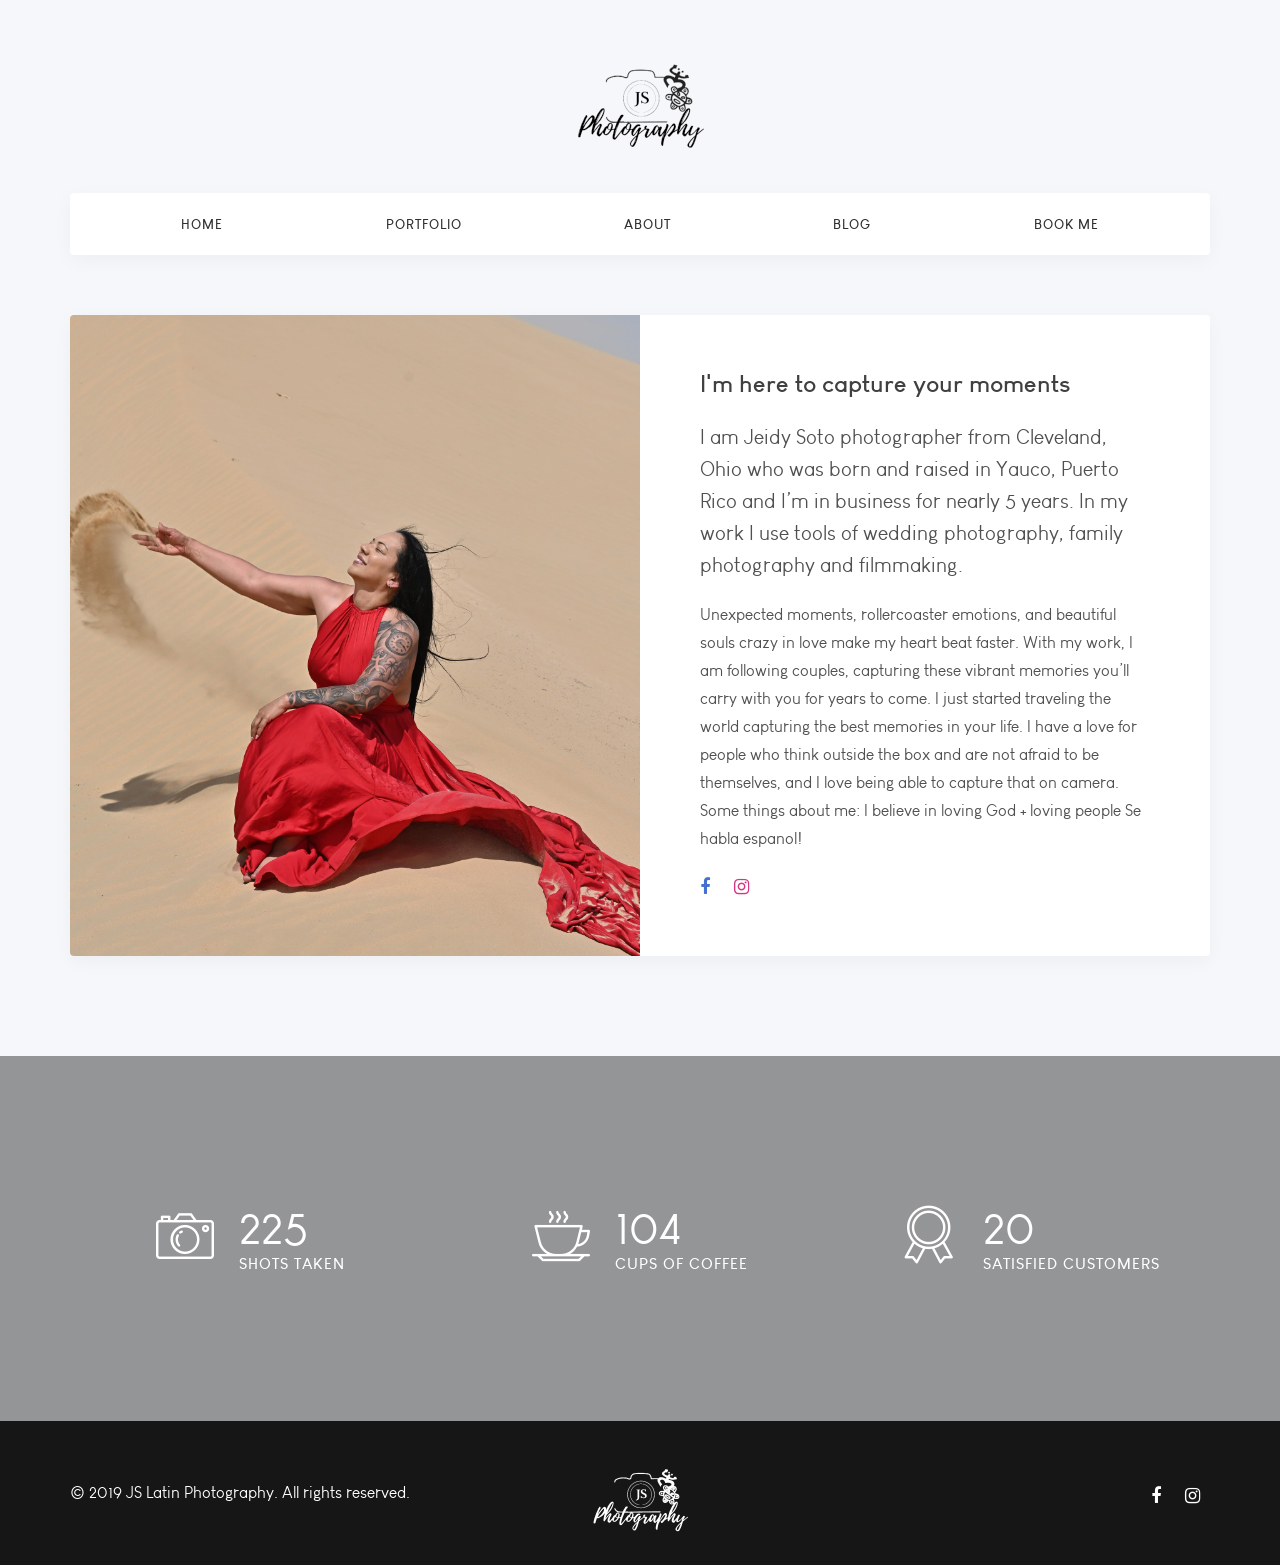
==== commit 614f9011: "about fix" ====
--- a/about.html
+++ b/about.html
@@ -361,7 +361,7 @@
                       <div class="align-self-center">
                         <h3 class="mb-20">I'm here to capture your moments</h3>
                         <p class="lead">I am Jeidy Soto photographer from Cleveland, Ohio who was born and raised in Yauco, Puerto Rico and I’m in business for nearly 5 years. In my work I use tools of wedding photography, family photography and filmmaking.</p>
-                        <p>Hello: 
+                        <p> 
                            Unexpected moments, rollercoaster emotions, and beautiful souls crazy in love make my heart beat faster. With my work, I am following couples, capturing these vibrant memories you’ll carry with you for years to come. I just started traveling the world capturing the best memories in your life. I have a love for people who think outside the box and are not afraid to be themselves, and I love being able to capture that on camera. 
                        Some things about me:
                        I believe in loving God + loving people
